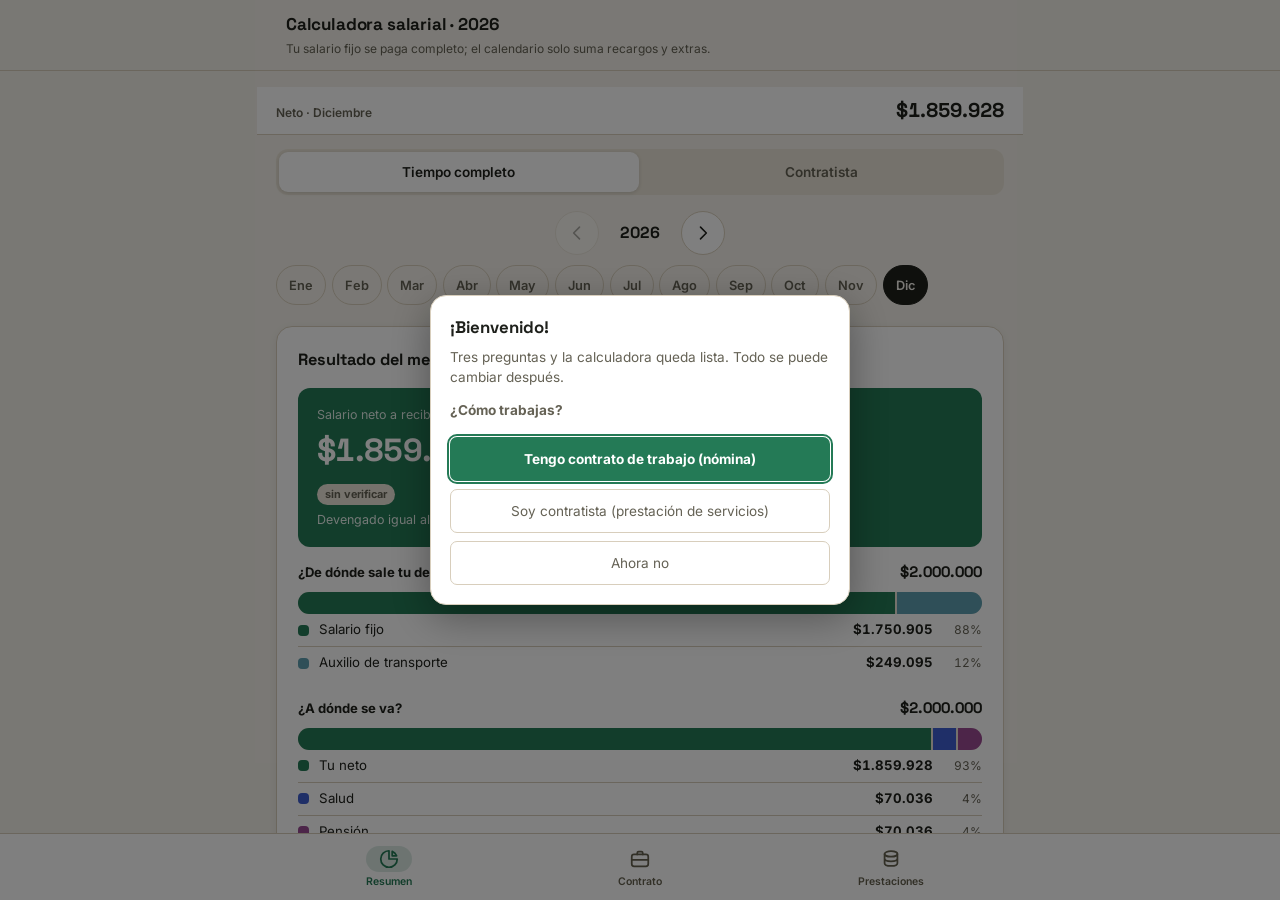
==== calculadora/index.html @ 8703fedf "Add files via upload" ====
<!DOCTYPE html>
<html lang="es">
<head>
<meta charset="UTF-8">
<meta name="viewport" content="width=device-width, initial-scale=1.0, viewport-fit=cover">
<meta name="theme-color" content="#2A8F65">
<title>Calculadora de salario e ingresos · Colombia</title>
<link rel="stylesheet" href="../suite-tema.css">
<script src="../suite-tema.js"></script>
<script src="../suite-iconos.js"></script>
<script src="../suite-ui.js"></script>
<script src="../suite-nav.js"></script>
<style>
  :root{
    /* alias de la calculadora -> paleta compartida (suite-tema.css) */
    --paper:var(--bg); --white:var(--surface); --ink:var(--text); --ink-soft:var(--text-dim); --line:var(--border);
    --teal:var(--accent); --teal-dark:var(--accent-dark); --amber:var(--necesito); --coral:var(--danger);
    --blue:var(--debo); --violet:var(--quiero); --navy:var(--text); --navy2:var(--text);
    font-size:16px;
  }
  *{box-sizing:border-box;}
  html,body{margin:0;padding:0;}
  body{
    background:var(--paper);
    color:var(--ink);
    font-family:var(--font-body);
    line-height:1.5;
  }
  .mono{font-variant-numeric: tabular-nums;}

  header.hero{
    background:var(--surface); color:var(--text); border-bottom:1px solid var(--border);
    padding:1rem 1.2rem .9rem;
  }
  .hero-inner{max-width:960px;margin:0 auto;}
  .hero h1{ font-size:1.25rem; margin:0 0 .25rem; font-weight:700; letter-spacing:-0.01em; font-family:var(--font-display); }
  .hero p{margin:0; color:var(--text-dim); font-size:.85rem; max-width:64ch;}


  main{max-width:960px; margin:0 auto; padding:1.4rem 1.2rem 4rem;}

  /* TABS PALS */
  .tabs-main { display:flex; gap:1rem; margin-bottom:1.5rem; justify-content:center; flex-wrap: wrap;}
  .tabs-main button {
    flex:1; min-width: 250px; max-width:400px; padding:1rem 1rem; border-radius:10px; font-size:1rem;
    font-weight:700; cursor:pointer; border:1px solid var(--line); background:var(--surface);
    color:var(--ink-soft); transition:all 0.2s; box-shadow: 0 2px 4px rgba(0,0,0,0.03);
  }
  .tabs-main button:hover { border-color: var(--teal); }
  .tabs-main button.active {
    background:var(--text); color:var(--bg); border-color:var(--text); box-shadow: 0 4px 8px rgba(0,0,0,0.12);
  }

  .card{
    background:var(--white);
    border:1px solid var(--line);
    border-radius:16px;
    padding:1.3rem 1.3rem 1.4rem;
    margin-bottom:1.1rem;
  }
  .card h2{ font-size:1.02rem; margin:0 0 1rem; font-weight:700; display:block; }
  .card h2 .n{ color:var(--teal-dark); margin-right:.4rem; }

  .grid2{display:grid; grid-template-columns:1fr 1fr; gap:.9rem;}
  .grid3{display:grid; grid-template-columns:1fr 1fr 1fr; gap:.6rem;}
  @media(max-width:640px){.grid2{grid-template-columns:1fr;} .grid3{grid-template-columns:1fr;}}

  label{ display:block; font-size:.78rem; color:var(--ink-soft); margin-bottom:.3rem; font-weight:600; }
  input[type=number], input[type=text], input[type=date], input[type=time], select{
    width:100%; padding:.55rem .6rem; border:1px solid var(--line); border-radius:7px;
    font-size:.95rem; background:var(--paper); color:var(--ink);
  }
  input:focus-visible, select:focus-visible, button:focus-visible{outline:2px solid var(--teal); outline-offset:1px;}
  input:focus, select:focus{border-color:var(--teal);}

  .field{margin-bottom:.8rem;}
  .check-row{display:flex; align-items:center; gap:.5rem; margin-top:.3rem;}
  .check-row input{width:auto; cursor: pointer; width: 1.1rem; height: 1.1rem; accent-color: var(--teal);}
  .hint{font-size:.75rem; color:var(--ink-soft); margin-top:.25rem;}
  .warn-banner{
    background:color-mix(in srgb,var(--necesito) 14%,var(--surface)); border:1px solid var(--necesito); color:var(--text);
    border-radius:8px; padding:.65rem .8rem; font-size:.8rem; margin-bottom:.7rem;
  }
  .info-banner{
    background:color-mix(in srgb,var(--accent) 12%,var(--surface)); border:1px solid color-mix(in srgb,var(--accent) 35%,var(--surface)); color:var(--text);
    border-radius:8px; padding:.65rem .8rem; font-size:.8rem; margin-bottom:.7rem;
  }

  /* month tabs */
  .months{display:flex; gap:.35rem; overflow-x:auto; padding-bottom:.3rem; margin-bottom:1rem;}
  .months button{
    flex:0 0 auto; background:var(--paper); border:1px solid var(--line); color:var(--ink-soft);
    font-size:.8rem; font-weight:600; padding:.45rem .75rem; border-radius:20px; cursor:pointer;
  }
  .months button.active{ background:var(--text); color:var(--bg); border-color:var(--text); }

  .toolbar{display:flex; gap:.5rem; flex-wrap:wrap; margin-bottom:.8rem;}
  .toolbar button{
    font-size:.78rem; padding:.45rem .8rem; border-radius:20px; cursor:pointer;
    border:1px solid var(--line); background:var(--surface); color:var(--ink-soft); font-weight:600;
  }
  .toolbar button.on{ background:var(--text); color:var(--bg); border-color:var(--text); }

  .cal-grid{ display:grid; grid-template-columns:repeat(7,1fr); gap:.35rem; min-width: 0; }
  .cal-dow{ font-size:.68rem; text-align:center; color:var(--ink-soft); font-weight:700; padding-bottom:.2rem; overflow:hidden; text-overflow:ellipsis; }
  .cal-day{
    font-family:inherit; text-align:center; appearance:none; -webkit-appearance:none;
    aspect-ratio:1/1; border:1px solid var(--line); border-radius:7px; background:var(--paper);
    cursor:pointer; display:flex; flex-direction:column; align-items:center; justify-content:center;
    font-size:.78rem; color:var(--ink); position:relative; padding:2px; min-width: 0; overflow:hidden;
  }
  .cal-day:hover{border-color:var(--teal);}
  .cal-day.empty{visibility:hidden; cursor:default;}
  .cal-day.sunday{background:color-mix(in srgb,var(--danger) 10%,var(--surface));}
  .cal-day.festivo{background:color-mix(in srgb,var(--necesito) 14%,var(--surface)); border-color:color-mix(in srgb,var(--necesito) 45%,var(--surface));}
  .cal-day .num{font-weight:700;}
  .cal-day .hrs{font-size:.55rem; font-weight:600; color:var(--ink-soft); margin-top:1px; line-height:1.1; white-space:nowrap; font-variant-numeric:tabular-nums;}
  .cal-day.hoy .num{background:var(--accent); color:var(--accent-ink); border-radius:50%; min-width:1.45em; height:1.45em; display:inline-flex; align-items:center; justify-content:center;}
  .cal-day:focus-visible{outline:2px solid var(--accent); outline-offset:2px; z-index:1;}
  @media(max-width:640px){ .cal-day .hrs{font-size:.5rem;} }
  .cal-day .tag{font-size:.53rem; color:var(--ink-soft); margin-top:1px; text-align:center; line-height:1.1; white-space: nowrap; overflow: hidden; text-overflow: ellipsis; max-width: 100%;}
  .cal-day.worked{box-shadow:inset 0 0 0 2px var(--shift-color, var(--teal));}
  .cal-day.worked::after{
    content:""; position:absolute; top:3px; right:3px; width:7px; height:7px; border-radius:50%;
    background:var(--shift-color, var(--teal));
  }
  .cal-day.selected{outline:2px solid var(--navy); outline-offset:1px;}
  .cal-day.multiselected{outline:2px dashed var(--text); outline-offset:1px; background:color-mix(in srgb,var(--debo) 14%,var(--surface));}

  .legend{display:flex; gap:1rem; flex-wrap:wrap; margin-top:.8rem; font-size:.72rem; color:var(--ink-soft);}
  .legend span{display:inline-flex; align-items:center; gap:.35rem;}
  .dot{width:9px; height:9px; border-radius:50%; display:inline-block;}

  .day-editor{ margin-top:1rem; padding:1rem; border:1px dashed var(--line); border-radius:8px; background:var(--paper); }
  .day-editor h3{margin:0 0 .6rem; font-size:.9rem;}

  .row-actions{display:flex; gap:.5rem; margin-top:.8rem; flex-wrap:wrap;}
  button.primary{
    background:var(--accent); color:var(--accent-ink); border:none; padding:.55rem 1rem; border-radius:7px;
    font-weight:700; cursor:pointer; font-size:.85rem;
  }
  button.primary:hover{background:var(--teal-dark);}
  button.ghost{
    background:transparent; border:1px solid var(--line); padding:.55rem 1rem; border-radius:7px;
    cursor:pointer; font-size:.85rem; color:var(--ink-soft);
  }
  button.small-del{ background:none; border:none; color:var(--coral); cursor:pointer; font-size:.72rem; }

  details.presets-edit{ margin:.6rem 0 1rem; font-size:.82rem; }
  details.presets-edit summary{ cursor:pointer; color:var(--teal-dark); font-weight:600; font-size:.8rem; }
  .turno-card{ border:1px solid var(--line); border-radius:8px; padding:.7rem .8rem; margin-top:.6rem; background:var(--paper); }
  .turno-card-top{ display:flex; align-items:center; gap:.5rem; }
  .turno-card-top input[type=color]{ width:34px; height:34px; padding:0; border:1px solid var(--line); border-radius:6px; cursor:pointer; flex:0 0 auto; }
  .turno-card-top input[type=text]{ flex:1 1 auto; }
  .turno-card-top button{ flex:0 0 auto; }

  table.summary{width:100%; border-collapse:collapse; font-size:.87rem;}
  table.summary td{padding:.42rem 0; border-bottom:1px solid var(--line);}
  table.summary td.val{text-align:right; font-weight:600;}
  table.summary tr.total td{border-top:2px solid var(--ink); border-bottom:none; padding-top:.7rem; font-size:1rem; font-weight:800;}
  table.summary tr.deduct td.val{color:var(--coral);}
  table.summary tr.add td.val{color:var(--teal-dark);}
  table.summary tr.sub-item td{color:var(--ink-soft); font-size:.8rem;}
  table.summary tr.sub-item td.val{color:var(--ink-soft); font-weight:500;}
  table.summary tr.important td {font-weight: 700; color: var(--navy); font-size:.95rem;}
  table.summary tr.important td.val {font-weight: 700; color: var(--navy);}

  .days-list{margin-top:1rem; font-size:.82rem;}
  .days-list table, .weekly-table table, .prima-table table{width:100%; border-collapse:collapse;}
  .days-list th, .weekly-table th, .prima-table th{text-align:left; font-size:.7rem; color:var(--ink-soft); padding:.3rem .4rem; border-bottom:1px solid var(--line);}
  .days-list td, .weekly-table td, .prima-table td{padding:.35rem .4rem; border-bottom:1px solid var(--line);}
  .days-list td.num, .weekly-table td.num, .prima-table td.num{text-align:right;}

  .weekly-table{margin-top:.8rem; font-size:.8rem;}
  .weekly-table tr.over td{color:var(--coral); font-weight:700;}

  footer{ max-width:var(--col); margin:0 auto; padding:0 1.2rem 3rem; color:var(--ink-soft); font-size:.75rem; line-height:1.6; }
  .chip{display:inline-block; font-size:.68rem; font-weight:700; padding:.15rem .5rem; border-radius:20px; background:var(--surface-2); color:var(--ink-soft);}
  .chip.ok{background:color-mix(in srgb,var(--accent) 18%,var(--surface)); color:var(--teal-dark);}
  .chip.warn{background:color-mix(in srgb,var(--necesito) 18%,var(--surface)); color:var(--text);}
  .hero-neto{background:var(--accent); color:var(--accent-ink); border-radius:12px; padding:1.1rem 1.2rem; margin-bottom:.9rem;}
  .hero-neto .lbl{font-size:.78rem; opacity:.85;}
  .hero-neto .big{font-family:var(--font-display); font-size:2rem; font-weight:800; letter-spacing:-.02em; margin:.1rem 0 .4rem;}
  .hero-neto .sub{font-size:.78rem; opacity:.9; margin-top:.35rem;}
  .sum-toggle{cursor:pointer; font-size:.8rem; font-weight:600; color:var(--teal-dark); margin-bottom:.5rem;}
  .charts{display:flex; gap:1.2rem; flex-wrap:wrap; align-items:center;}
  .charts .legend-list{font-size:.78rem; line-height:1.7;}
  @media(max-width:640px){ .cal-day .tag{font-size:.62rem; color:var(--ink);} }

  /* ---- diseño unificado con el gestor ---- */
  .tabs-main{display:flex; gap:3px; padding:3px; background:var(--surface-2); border-radius:12px; margin:0 0 1rem; justify-content:stretch; flex-wrap:nowrap;}
  .tabs-main button{flex:1; min-width:0; max-width:none; border:none; background:none; color:var(--text-dim); box-shadow:none; border-radius:9px; padding:.55rem .4rem; font-size:.85rem; font-weight:600; min-height:42px;}
  .tabs-main button:hover{border:none; color:var(--text);}
  .tabs-main button.active{background:var(--surface); color:var(--text); box-shadow:0 1px 4px rgba(0,0,0,.14); border:none;}
  .card{box-shadow:var(--shadow);}
  .sticky-neto{margin:0 -16px .9rem; padding:.55rem 16px; background:var(--bg);}
  .en-suite .backup-box{display:none;}
  /* ---- barra inferior, vistas y desglose visual ---- */
  html,body{overflow:hidden; overscroll-behavior:none;}
  body{position:fixed; inset:0; min-height:0 !important; padding-bottom:0 !important;}   /* ocupa exactamente lo visible: sin vh/dvh (se desfasan en Android al recargar) */
  #appc{height:100%; display:flex; flex-direction:column;}
  #scroller{flex:1 1 auto; min-height:0; overflow-y:auto; overflow-x:hidden; overscroll-behavior:contain; -webkit-overflow-scrolling:touch; position:relative;}
  .s-header{flex:0 0 auto;}
  main{padding-bottom:1.5rem;}
  footer{padding-bottom:1.5rem;}
  .vista-off{display:none !important;}
  .bnav{position:relative; flex:0 0 auto; width:100%; z-index:30; display:flex; background:var(--surface); border-top:1px solid var(--border); padding:6px max(4px, calc((100% - var(--col)) / 2 + 4px)) calc(6px + env(safe-area-inset-bottom,0px)); min-height:64px;}
  .bnav button{flex:1; min-width:0; display:flex; flex-direction:column; align-items:center; gap:3px; background:none; border:none; border-radius:12px; color:var(--text-faint); font-family:inherit; font-size:10.5px; font-weight:600; min-height:52px; padding:6px 2px; cursor:pointer; white-space:nowrap;}
  .bnav button svg{width:22px; height:22px;}
  .bnav button[aria-current="page"]{color:var(--accent);}
  .bnav button[aria-current="page"] .bi{background:color-mix(in srgb,var(--accent) 16%,transparent);}
  .bnav .bi{width:46px; height:26px; border-radius:13px; display:flex; align-items:center; justify-content:center; transition:background .15s;}
  .mes-bar{margin-bottom:.4rem;}
  .flujo{margin:.2rem 0 1rem;}
  .fl-sec{margin-top:1.1rem;} .fl-sec:first-child{margin-top:.2rem;}
  .fl-title{display:flex; justify-content:space-between; align-items:baseline; gap:.5rem; font-size:.82rem; font-weight:700; margin-bottom:.5rem;}
  .fl-title b{font-family:var(--font-display); font-variant-numeric:tabular-nums; font-size:.95rem;}
  .fl-bar{display:flex; gap:2px; height:22px; border-radius:11px; overflow:hidden; background:var(--surface-2); transform-origin:left;}
  .fl-bar span{min-width:4px;}
  .fl-row{display:grid; grid-template-columns:12px 1fr auto 40px; gap:.55rem; align-items:center; font-size:.83rem; padding:.38rem 0; border-bottom:1px solid var(--line);}
  .fl-row:last-child{border-bottom:none;}
  .fl-row .dot{width:11px; height:11px; border-radius:4px;}
  .fl-row .amt{font-weight:700; font-variant-numeric:tabular-nums;}
  .fl-row .pct{text-align:right; color:var(--ink-soft); font-size:.75rem; font-variant-numeric:tabular-nums;}
  .fl-nota{font-size:.75rem; color:var(--ink-soft); margin-top:.5rem;}
  @keyframes crece{from{transform:scaleX(0);} to{transform:scaleX(1);}}
  .anim-fl .fl-bar{animation:crece .55s cubic-bezier(.2,.7,.2,1);}
  /* ---- modo simple / avanzado ---- */
  .modo-switch{display:flex; gap:.4rem; margin:.2rem 0 .9rem; padding:.25rem; background:var(--surface-2); border-radius:12px;}
  .modo-switch button{flex:1; min-height:42px; border:none; border-radius:9px; background:none; color:var(--ink-soft); font-family:inherit; font-size:.9rem; font-weight:700; cursor:pointer;}
  .modo-switch button[aria-pressed="true"]{background:var(--surface); color:var(--text); box-shadow:0 1px 4px rgba(0,0,0,.25);}
  body.modo-simple [data-adv]{display:none !important;}
  .vac-grid{display:grid; grid-template-columns:1fr 1fr; gap:.55rem;} .vac-grid>div{background:var(--surface-2); border-radius:10px; padding:.55rem .7rem;} .vac-grid span{display:block; font-size:.72rem; color:var(--ink-soft);} .vac-grid b{font-size:1.05rem; font-variant-numeric:tabular-nums;}
  .liq-row{display:flex; justify-content:space-between; gap:.6rem; padding:.45rem 0; border-bottom:1px solid var(--line); font-size:.88rem;} .liq-row small{display:block; color:var(--ink-soft); font-size:.72rem;} .liq-row b{font-variant-numeric:tabular-nums; white-space:nowrap;} .liq-tot{font-weight:800; border-bottom:none; font-size:1rem;}
  /* ---- empleos anteriores ---- */
  .hero-neto.previo{background:var(--surface-2); color:var(--text); border:1px solid var(--line);}
  .hero-neto.previo .big{font-size:2rem;}
  .prev-box{margin-top:1.1rem;}
  .prev-box h3{margin:0 0 .3rem; font-size:1.02rem;}
  .prev-modo{display:flex; flex-direction:column; gap:.45rem; margin:.7rem 0; padding:.7rem .8rem; border-radius:10px; background:var(--surface); border:1px solid var(--line);}
  .prev-modo label{display:flex; gap:.5rem; align-items:flex-start; font-size:.85rem; cursor:pointer;}
  .prev-modo input{margin-top:.2rem;}
  .prev-atajos{display:flex; flex-direction:column; gap:.55rem; margin:.4rem 0 .9rem;}
  .prev-atajos .fila{display:flex; gap:.5rem; align-items:center; flex-wrap:wrap; font-size:.85rem;}
  .prev-atajos .fila input{flex:1; min-width:120px; max-width:190px;}
  .prev-meses{display:grid; grid-template-columns:1fr 1fr; gap:.6rem .8rem; margin-bottom:.9rem;}
  .prev-meses label{font-size:.75rem; font-weight:700; color:var(--ink-soft); display:block; margin-bottom:.15rem;}
  @media(max-width:380px){ .prev-meses{grid-template-columns:1fr;} }
    /* ---- renta simple + aproximados ---- */
  details.ren-det{margin-top:.8rem;} details.ren-det > summary{cursor:pointer; font-weight:700; font-size:.88rem; padding:.55rem 0; outline:none; color:var(--ink-soft);}
  #criteriosBox details > summary{cursor:pointer; font-weight:800; font-size:1.0rem; outline:none; list-style-position:inside;}
  .chip.aprox{display:inline-block; margin-left:.4rem; padding:.05rem .45rem; border-radius:99px; font-size:.64rem; font-weight:700; background:var(--surface); border:1px solid var(--line); color:var(--ink-soft); vertical-align:middle;}
  .doc-fila{display:flex; gap:.6rem; align-items:flex-start; padding:.55rem 0; border-bottom:1px solid var(--line);} .doc-fila input{width:22px; height:22px; margin-top:.1rem; flex:0 0 auto;} .doc-fila b{font-size:.86rem;} .doc-fila small{display:block; font-size:.74rem; color:var(--ink-soft); line-height:1.4;}
  /* ---- resumen para el contador ---- */
  #contadorModal .mg-box{max-width:560px; max-height:88vh; overflow-y:auto;}
  .ct-sec{font-weight:800; font-size:.9rem; margin:1rem 0 .15rem;}
  .ct-tabla{width:100%; border-collapse:collapse; font-size:.84rem;}
  .ct-tabla td{padding:.42rem 0; border-bottom:1px solid var(--line); vertical-align:top;}
  .ct-tabla td.v{text-align:right; font-weight:700; white-space:nowrap; font-variant-numeric:tabular-nums; padding-left:.8rem;}
  .ct-nota{display:block; font-size:.72rem; color:var(--ink-soft); font-weight:400; line-height:1.35;}
  .ct-pie{font-size:.72rem; color:var(--ink-soft); line-height:1.5; margin-top:.9rem;}
  @media print{
    html,body{overflow:visible !important; height:auto !important;} body{position:static !important;}
    #appc,#bnav,#asistente,#modalGestor,#toastCalc,#suiteDlg{display:none !important;}
    #contadorModal{position:static !important; background:none !important; padding:0 !important; display:block !important;}
    #contadorModal .mg-box{box-shadow:none !important; border:none !important; max-height:none !important; overflow:visible !important; max-width:none !important; padding:0 !important;}
    #contadorModal .no-print{display:none !important;}
  }
  /* ---- salario -> gestor, renta, toast ---- */
  .mg-overlay{position:fixed; inset:0; background:rgba(0,0,0,.5); z-index:100; display:flex; align-items:center; justify-content:center; padding:16px;}
  .mg-overlay[hidden]{display:none;}
  .mg-box{width:100%; max-width:420px; background:var(--surface); border:1px solid var(--border); border-radius:var(--radius); padding:1.2rem; box-shadow:0 12px 40px rgba(0,0,0,.35);}
  @media(max-width:640px){ .mg-overlay{align-items:flex-end; padding:0;} .mg-box{border-radius:20px 20px 0 0; padding-bottom:calc(1.2rem + env(safe-area-inset-bottom,0px)); animation:subirCalc .22s ease-out;} .mg-box::before{content:''; display:block; width:40px; height:4px; border-radius:2px; background:var(--border); margin:-4px auto 12px;} }
  @keyframes subirCalc{from{transform:translateY(28px); opacity:0;} to{transform:none; opacity:1;}}
  .mg-box h3{margin:0 0 .4rem; font-size:1.05rem;}
  .mg-box p{margin:.2rem 0 .8rem; font-size:.85rem; color:var(--text-dim);}
  .mg-box .monto{font-family:var(--font-display); font-size:1.7rem; font-weight:700; margin:.2rem 0 .6rem;}
  .mg-actions{display:flex; gap:.5rem; margin-top:1rem; flex-wrap:wrap;}
  .mg-actions button{flex:1; min-height:44px;}
  .toast-calc{position:fixed; left:12px; right:12px; bottom:calc(14px + env(safe-area-inset-bottom,0px)); z-index:110; display:flex; justify-content:center; pointer-events:none;}
  .toast-calc[hidden]{display:none;}
  .toast-calc .box{pointer-events:auto; background:var(--text); color:var(--bg); padding:11px 14px; border-radius:12px; font-size:.85rem; box-shadow:0 6px 20px rgba(0,0,0,.3); max-width:480px;}
  .renta-banner{border-radius:12px; padding:.9rem 1rem; margin-bottom:.9rem; border:1px solid var(--border);}
  .renta-banner strong.t{display:block; font-size:1rem; margin-bottom:.25rem;}
  .renta-banner.declara{background:color-mix(in srgb,var(--necesito) 16%,var(--surface)); border-color:var(--necesito);}
  .renta-banner.no{background:color-mix(in srgb,var(--accent) 14%,var(--surface)); border-color:var(--accent);}
  .renta-banner.falta{background:var(--surface-2);}
  .renta-meses{display:flex; flex-wrap:wrap; gap:.35rem; margin:.5rem 0 .2rem;}
  /* ---- añadidos ---- */
  html,body{overflow-x:hidden;}
  body{padding-bottom:0;}
  main{max-width:var(--col); margin:0 auto; padding:1rem 16px;}
  .sticky-neto{position:sticky; top:0; z-index:20; margin:0 -1.2rem .9rem; padding:.55rem 1.2rem; background:var(--surface); border-bottom:1px solid var(--border); display:flex; align-items:baseline; justify-content:space-between; gap:.8rem;}
  .sticky-neto .l{font-size:.75rem; color:var(--text-dim); font-weight:600;}
  .sticky-neto .v{font-family:var(--font-display); font-weight:700; font-size:1.25rem; font-variant-numeric:tabular-nums;}
  .chips-turno{display:flex; gap:.4rem; flex-wrap:wrap; margin-bottom:.6rem;}
  .chips-turno button{font-size:.78rem; font-weight:600; padding:.35rem .7rem; border-radius:20px; border:1px solid var(--line); background:var(--surface); color:var(--text); cursor:pointer; display:inline-flex; align-items:center; gap:.35rem;}
  .chips-turno button.on{background:var(--text); color:var(--bg); border-color:var(--text);}
  .chips-turno .dot{width:.6rem; height:.6rem; border-radius:50%; display:inline-block;}
  .yearbar{display:flex; align-items:center; justify-content:center; gap:.8rem; margin-bottom:.6rem;}
  .yearbar button{background:var(--surface); border:1px solid var(--line); color:var(--text); border-radius:22px; width:44px; height:44px; cursor:pointer; display:inline-flex; align-items:center; justify-content:center;}
  .yearbar button:disabled{opacity:.35; cursor:default;}
  .yearbar strong{font-family:var(--font-display); min-width:3.5rem; text-align:center;}
  .sec-head{cursor:pointer; user-select:none;}
  .sec-head .arrow{float:right; font-size:.75rem; color:var(--ink-soft); font-weight:600;}
  .sec-head .chip{margin-left:.4rem; vertical-align:middle;}
  .backup-box summary{cursor:pointer; font-weight:600; font-size:.85rem; color:var(--teal-dark);}
  .aviso-datos{background:color-mix(in srgb,var(--danger) 12%,var(--surface)); border:1px solid var(--danger); border-radius:10px; padding:.7rem .9rem; font-size:.82rem; margin-bottom:1rem;}
  .aviso-datos button{margin-top:.4rem;}
  .panel-soft{background:var(--surface-2); padding:1rem; border-radius:10px; border:1px solid var(--border);}
  .tabs-main button, .toolbar button, .months button, .small-del{min-height:40px;}
  .small-del{min-width:40px;}
  input.err{border-color:var(--danger);}
  button{font-family:inherit;}
</style>
</head>
<body>
<script>if(window.parent!==window) document.documentElement.classList.add("en-suite");</script>

<div id="appc">
<header class="s-header">
  <div class="s-header-in">
    <div style="display:flex; align-items:center; gap:10px; min-width:0;">
    <span id="navSlotL"></span>
    <div>
      <h1 class="s-title">Calculadora salarial · <span id="anioTitulo"></span></h1>
      <p class="s-sub" id="heroTextEmpleado">Tu salario fijo se paga completo; el calendario solo suma recargos y extras.</p>
      <p class="s-sub" id="heroTextContratista" style="display:none;">Independientes: aportes sobre el 40% del contrato (IBC).</p>
    </div>
    </div>
    <span id="navSlotR"></span>
  </div>
</header>

<div id="scroller">
<main>
  <div id="avisoDatos"></div>
  <div id="modalGestor" class="mg-overlay" hidden></div>
  <div id="asistente" class="mg-overlay" hidden role="dialog" aria-modal="true" aria-label="Asistente de inicio"></div>
  <div id="toastCalc" class="toast-calc" hidden></div>
  <div class="sticky-neto" id="stickyNeto"><span class="l" id="stickyLbl">Neto</span><span class="v mono" id="stickyVal">$0</span></div>

  <div class="tabs-main" id="tabsMain">
    <button id="btnTabEmpleado" class="active" onclick="switchMainTab('empleado')">Tiempo completo</button>
    <button id="btnTabContratista" onclick="switchMainTab('contratista')">Contratista</button>
  </div>

  <div class="mes-bar" id="mesBar">
          <div class="yearbar" id="yearBar"><button type="button" id="yearPrev" aria-label="Año anterior"></button><strong id="yearLabel"></strong><button type="button" id="yearNext" aria-label="Año siguiente"></button></div>
      <div class="months" id="monthTabs"></div>
  </div>

  <!-- ================= VISTA: CONTRATISTA ================= -->
  <div id="viewContratista" style="display:none;">

    <section class="card" data-vista="contrato">
      <h2>Tu contrato de prestación de servicios</h2>
      <div class="grid2">
        <div class="field">
          <label for="valorContrato">Valor mensual del contrato (COP)</label>
          <input type="text" inputmode="numeric" id="valorContrato" value="1.750.905">
          <div class="hint">El valor bruto que te pagan cada mes, sin incluir IVA.</div>
        </div>
        <div class="field">
          <label for="retefuenteTipo">Retención en la fuente</label>
          <select id="retefuenteTipo">
            <option value="0.11">Honorarios - No declarante de renta (11%)</option>
            <option value="0.10">Honorarios - Declarante de renta (10%)</option>
            <option value="0.06">Servicios generales (manual/técnico) - No declarante (6%)</option>
            <option value="0.04">Servicios generales (manual/técnico) - Declarante (4%)</option>
            <option value="custom">Personalizado (Monto exacto en pesos)</option>
            <option value="0">No aplica / No me retienen (0%)</option>
          </select>
          <div id="retefuenteCustomContainer" style="display:none; margin-top:.6rem;">
            <label for="retefuenteCustomValor">Monto mensual exacto de retención (COP)</label>
            <input type="text" inputmode="numeric" id="retefuenteCustomValor" value="0">
            <div class="hint">Escribe exactamente cuánto te descuentan de retención en la fuente al mes.</div>
          </div>
          <details class="info-banner" style="margin-top:.5rem; padding:.5rem .8rem;">
            <summary style="cursor:pointer; font-weight:600; outline:none;">¿No sabes cuál elegir? Guía rápida aquí</summary>
            <div style="margin-top:.6rem; font-size:.8rem; line-height:1.5;">
              <p style="margin-top:0;"><strong>1. Honorarios (trabajo intelectual):</strong> predomina el conocimiento o la creatividad. <em>Ej: desarrolladores, ingenieros, consultores, diseñadores, abogados, contadores, médicos.</em></p>
              <p><strong>2. Servicios generales (trabajo manual/mecánico):</strong> predomina la labor física o la destreza manual. <em>Ej: mantenimiento, limpieza, transporte, construcción, reparaciones.</em> Solo se retiene si la base supera <span data-cfg="base4uvt"></span> (4 UVT).</p>
              <p><strong>3. Personalizado:</strong> úsalo si tu empresa te descuenta un monto fijo en pesos y prefieres ingresarlo directamente.</p>
              <p style="margin-bottom:0;"><strong>4. No aplica:</strong> si quien te contrata no está obligado a retener o tienes una exención específica.</p>
            </div>
          </details>
        </div>
      </div>
      <div class="grid2">
        <div class="field">
          <div class="check-row">
            <input type="checkbox" id="pagaARL">
            <span style="font-size:.85rem; font-weight:600;">Yo pago mi ARL (Riesgos Laborales)</span>
          </div>
          <div id="arlFields" style="display:none; margin-top:.5rem;">
            <select id="nivelARL">
              <option value="0.00522">Riesgo I - Oficinas, finanzas, educación (0.522%)</option>
              <option value="0.01044">Riesgo II - Manufactura, agricultura (1.044%)</option>
              <option value="0.02436">Riesgo III - Procesos industriales (2.436%)</option>
              <option value="0.04350">Riesgo IV - Transporte, aceites (4.350%)</option>
              <option value="0.06960">Riesgo V - Construcción, minería, bomberos (6.960%)</option>
            </select>
            <div id="arlNotaIVV" class="warn-banner" style="display:none; margin-top:.5rem;">En Riesgo IV y V, por ley (Decreto 723 de 2013) la ARL la paga el contratante. Deja esta casilla marcada solo si en tu contrato <strong>tú</strong> asumes ese costo.</div>
            <details class="info-banner" style="margin-top:.5rem; padding:.5rem .8rem;">
              <summary style="cursor:pointer; font-weight:600; outline:none;">¿Cómo sé qué nivel de riesgo soy?</summary>
              <div style="margin-top:.6rem; font-size:.8rem; line-height:1.5;">
                <ul style="margin-top:0; padding-left:1.2rem; margin-bottom:.5rem;">
                  <li><strong>Riesgo I (0.522%):</strong> oficina, consultoría, profesores, comercio, software <em>(el más común en profesionales)</em>.</li>
                  <li><strong>Riesgo II (1.044%):</strong> manufactura ligera, labores agrícolas básicas.</li>
                  <li><strong>Riesgo III (2.436%):</strong> procesos industriales, talleres de mecánica.</li>
                  <li><strong>Riesgo IV (4.350%):</strong> transporte, aseo, seguridad privada.</li>
                  <li><strong>Riesgo V (6.960%):</strong> construcción, minería, trabajo en alturas.</li>
                </ul>
                <p style="margin-bottom:0;">Las clases I a III las paga el contratista en contratos de más de un mes; en IV y V las paga el contratante, salvo que tu contrato diga otra cosa.</p>
              </div>
            </details>
          </div>
        </div>
        <div class="field">
          <div class="check-row">
            <input type="checkbox" id="pagaCCF">
            <span style="font-size:.85rem; font-weight:600;">Pago Caja de Compensación (CCF)</span>
          </div>
          <div id="ccfFields" style="display:none; margin-top:.5rem;">
            <label for="ccfRateSelect">Tarifa voluntaria de aporte sobre el IBC</label>
            <select id="ccfRateSelect">
              <option value="0.02">2.0% (Tarifa estándar completa)</option>
              <option value="0.01">1.0% (Tarifa intermedia)</option>
              <option value="0.006">0.6% (Tarifa mínima especial)</option>
              <option value="custom">Otra tarifa personalizada (%)</option>
            </select>
            <div id="ccfCustomContainer" style="display:none; margin-top:.4rem;">
              <input type="number" id="ccfCustomValor" value="2" min="0.1" max="4" step="0.1" placeholder="Ej: 1.5">
              <div class="hint">Escribe el porcentaje exacto (ej: 0.8 para 0.8%).</div>
            </div>
            <div class="hint" style="margin-top:.4rem;">Aporte voluntario de independientes para acceder a subsidios, turismo y recreación.</div>
          </div>
        </div>
      </div>
      <div class="field" style="margin-top:.2rem;">
        <div class="check-row">
          <input type="checkbox" id="pensionadoCon">
          <span style="font-size:.85rem; font-weight:600;">Ya estoy pensionado por vejez</span>
        </div>
        <div class="hint">Si ya recibes pensión de vejez no tienes que seguir cotizando a pensión, así que se quita ese descuento y el Fondo de Solidaridad Pensional. La salud sí se sigue pagando. Si tu pensión es por invalidez o por sustitución, las reglas son distintas: déjalo desmarcado y consúltalo.</div>
      </div>
    </section>

    <section class="card" data-vista="resumen">
      <h2>Aportes a seguridad social (los asume 100% el contratista)</h2>
      <p class="hint" style="margin-top:.4rem; margin-bottom:.9rem;">
        La base de cotización (IBC) es el 40% del valor mensual del contrato. Nunca puede ser menor a 1 SMLMV (<span data-cfg="smlmv"></span>) ni mayor a 25 SMLMV. Con IBC desde 4 SMLMV se suma el Fondo de Solidaridad Pensional (si estás pensionado por vejez no pagas pensión ni ese fondo, solo salud).
      </p>
      <table class="summary" id="ibcTableContratista"></table>
    </section>

    <section class="card" data-vista="resumen">
      <h2>Resultado del mes (Neto)</h2>
      <p class="hint" style="margin-top:.4rem; margin-bottom:.9rem;">
        La prestación de servicios no genera prima, cesantías, vacaciones remuneradas ni auxilio de transporte.
      </p>
      <table class="summary" id="summaryTableContratista"></table>
    </section>
  </div>

  <!-- ================= VISTA: TIEMPO COMPLETO ================= -->
  <div id="viewEmpleado">

        <section class="card" data-vista="resumen" id="sec-resultado">
      <h2>Resultado del mes</h2>
      <div id="heroNeto"></div>
      <div id="flujoBox" class="flujo"></div>
      <details><summary class="sum-toggle">Ver el desglose en tabla</summary><table class="summary" id="summaryTable"></table></details>
      <div id="eneroInteresesContainer" class="panel-soft" style="display:none; margin-top:1rem;">
        <label for="interesesCesantiasEnero">Intereses sobre cesantías pagados por la empresa en enero (COP)</label>
        <input type="text" inputmode="numeric" id="interesesCesantiasEnero" value="0">
        <div class="hint">Si trabajaste el año anterior en la misma empresa, escribe el valor exacto del 12% que te pagaron este mes. Si eres empleado nuevo o retiraste cesantías, déjalo en 0.</div>
      </div>
      <div id="notaMesEspecial" style="margin-top:.8rem;"></div>
      <div id="previoAviso" class="panel-soft" style="display:none; margin-top:1rem;"></div>
      <div class="row-actions" style="margin-top:.8rem;"><button class="ghost" type="button" id="btnComparar">Comparar con mi desprendible</button></div>

      <div id="verifBanco" class="panel-soft" style="margin-top:1rem;">
        <div style="font-weight:700; font-size:.92rem; margin-bottom:.4rem;">🏦 Verificación bancaria — <span id="verifBancoMes"></span></div>
        <div class="hint" style="margin-bottom:.7rem;">Valor calculado por la app: <strong id="verifBancoEsperado" class="mono"></strong>. ¿Llegó exacto a tu cuenta?</div>
        <div class="row-actions" style="margin-top:0;">
          <button class="primary" type="button" onclick="bancoLlegoExacto()">Sí, llegó exacto</button>
          <button class="ghost" type="button" onclick="bancoMostrarInput()">No, llegó otro valor</button>
        </div>
        <div id="verifBancoInputBox" style="display:none; margin-top:.8rem;">
          <label for="verifBancoReal">Monto real que llegó al banco (COP)</label>
          <input type="text" inputmode="numeric" id="verifBancoReal" value="" oninput="bancoFormatInput(this)">
          <div class="row-actions"><button class="primary" type="button" onclick="bancoGuardarReal()">Guardar monto real</button></div>
        </div>
        <div id="verifBancoMsg" style="margin-top:.8rem;"></div>
      </div>
    </section>

        <section class="card" data-vista="calendario" id="sec-calendario">
      <h2>Marca las excepciones en tu calendario</h2>
      <p class="hint" style="margin-top:-.6rem; margin-bottom:.8rem;">No marques cada día normal: tu salario fijo ya los cubre. Marca solo los días que suman algo extra (turno distinto, festivo trabajado, horas extra) o que quieras registrar (vacaciones).</p>

      <details class="presets-edit">
        <summary>Turnos base: editar, eliminar o crear (color, horario)</summary>
        <div id="turnosManager"></div>
        <div class="row-actions"><button class="ghost" type="button" id="btnAddTurno">+ Agregar turno base</button></div>
      </details>


      <div class="toolbar">
        <button type="button" id="btnMulti" onclick="toggleMultiMode()">Seleccionar varios días</button>
      </div>

      <div id="ingresoWarning"></div>
      <div class="cal-grid" id="calGrid"></div>
      <div class="legend" id="legend"></div>

      <!-- EDITOR MÚLTIPLE -->
      <div class="day-editor" id="multiPanel" style="display:none;">
        <h3><span id="multiCount">0</span> días seleccionados</h3>
        <div class="chips-turno" id="chipsMulti"></div>
        <div class="grid3">
          <div class="field">
            <label for="multiTurno">Turno base</label>
            <select id="multiTurno" onchange="onMultiTurnoChange()"></select>
          </div>
          <div class="field">
            <label for="multiInicio">Hora de inicio</label>
            <input type="time" id="multiInicio" value="08:00">
          </div>
          <div class="field">
            <label for="multiFin">Hora de fin</label>
            <input type="time" id="multiFin" value="17:00">
          </div>
        </div>
        <div class="check-row">
          <input type="checkbox" id="sinPagoMulti">
          <span style="font-size:.85rem;">Sin pago adicional (vacaciones, permiso)</span>
        </div>
        <div class="check-row" style="margin-top:.5rem;">
          <input type="checkbox" id="checkExtraMulti" onchange="toggleExtraCampos('Multi')">
          <span style="font-weight:600; font-size:.85rem; color:var(--teal-dark);">+ Agregar horas extra en un horario específico</span>
        </div>
        <div id="camposExtraMulti" class="panel-soft" style="display:none; margin-top:.8rem;">
          <p class="hint" style="margin-top:0; margin-bottom:.8rem;">Indica a qué hora hiciste el trabajo extra para calcular con precisión los recargos nocturnos o dominicales.</p>
          <div class="grid2">
            <div class="field"><label>Hora de inicio extra</label><input type="time" id="multiExtraInicio"></div>
            <div class="field"><label>Hora de fin extra</label><input type="time" id="multiExtraFin"></div>
          </div>
        </div>
        <div class="row-actions" style="margin-top:1.2rem;">
          <button class="primary" type="button" onclick="aplicarMulti()">Aplicar a los días seleccionados</button>
          <button class="ghost" type="button" onclick="limpiarSeleccionMulti()">Limpiar selección</button>
          <button class="ghost" type="button" onclick="toggleMultiMode()">Salir de selección múltiple</button>
        </div>
      </div>

      <!-- EDITOR SIMPLE -->
      <div class="day-editor" id="dayEditor" style="display:none;">
        <h3 id="dayEditorTitle">Día seleccionado</h3>
        <div class="chips-turno" id="chipsDia"></div>
        <div class="grid3">
          <div class="field">
            <label for="turnoDia">Turno base</label>
            <select id="turnoDia" onchange="onTurnoDiaChange()"></select>
          </div>
          <div class="field">
            <label for="horaInicio">Hora de inicio</label>
            <input type="time" id="horaInicio" value="08:00">
          </div>
          <div class="field">
            <label for="horaFin">Hora de fin</label>
            <input type="time" id="horaFin" value="17:00">
          </div>
        </div>
        <div class="check-row">
          <input type="checkbox" id="sinPagoDia">
          <span style="font-size:.85rem;">Sin pago adicional (vacaciones, permiso): este día no suma recargos ni extras</span>
        </div>
        <div class="check-row" style="margin-top:.5rem;">
          <input type="checkbox" id="checkExtraDia" onchange="toggleExtraCampos('Dia')">
          <span style="font-weight:600; font-size:.85rem; color:var(--teal-dark);">+ Agregar horas extra en un horario específico</span>
        </div>
        <div id="camposExtraDia" class="panel-soft" style="display:none; margin-top:.8rem;">
          <p class="hint" style="margin-top:0; margin-bottom:.8rem;">Indica a qué hora hiciste el trabajo extra para calcular con precisión los recargos nocturnos o dominicales.</p>
          <div class="grid2">
            <div class="field"><label>Hora de inicio extra</label><input type="time" id="diaExtraInicio"></div>
            <div class="field"><label>Hora de fin extra</label><input type="time" id="diaExtraFin"></div>
          </div>
        </div>
        <div class="hint" style="margin-top:1rem;">Formato 24 horas. Si cruza la medianoche (ej: 22:00 a 06:00), el recargo se calcula en el día calendario real.</div>
        <div class="row-actions" style="margin-top:1.2rem;">
          <button class="primary" type="button" onclick="saveDay()">Guardar día trabajado</button>
          <button class="ghost" type="button" onclick="removeDay()">Quitar / no trabajé este día</button>
        </div>
      </div>

      <div id="weeklyHours" class="weekly-table"></div>
      <div class="days-list" id="daysList"></div>
    </section>

        <section class="card" data-vista="calendario" id="sec-comisiones">
      <h2>Comisiones y bonos por ventas (<span id="comisionMesLabel"></span>)</h2>
      <p class="hint" style="margin-top:.4rem; margin-bottom:.9rem;">
        Las comisiones pertenecen al mes seleccionado en el calendario.
      </p>
      <div class="check-row" style="margin-bottom:.8rem;">
        <input type="checkbox" id="tieneComisiones">
        <span style="font-size:.85rem; font-weight:600;">En <span id="comisionMesLabelCheck"></span> recibí comisiones o bonos habituales</span>
      </div>
      <div id="comisionesContainer" style="display:none; margin-top:.8rem;">
        <div id="comisionesList"></div>
        <div class="row-actions" style="margin-top:.6rem;">
          <button class="ghost" type="button" id="btnAddComision">+ Agregar comisión a este mes</button>
        </div>
        <div style="margin-top:.8rem; text-align:right; font-weight:700; font-size:.9rem;" id="totalComisionesLabel">Total comisiones del mes: $0</div>
      </div>
    </section>

        <section class="card" data-vista="contrato" id="sec-contrato" data-colapsable="contrato">
      <h2 class="sec-head">Tu contrato</h2>
      <div class="modo-switch" role="group" aria-label="Nivel de detalle"><button type="button" id="modoSimple" aria-pressed="false">Simple</button><button type="button" id="modoAvanzado" aria-pressed="false">Avanzado</button></div>
      <p class="hint" id="modoHint" style="margin-top:-.4rem;"></p>
      <div class="grid2">
        <div class="field">
          <label for="salarioBase">Salario mensual base (COP)</label>
          <input type="text" inputmode="numeric" id="salarioBase" value="1.750.905">
          <div class="hint">Es tu sueldo fijo: se paga completo todos los meses (incluidos fines de semana). Solo sube si trabajas de noche, en festivo/domingo o haces horas extra.</div>
        </div>
        <div class="field" data-adv>
          <label for="jornadaPactada">Horas ordinarias pactadas por día</label>
          <input type="number" id="jornadaPactada" value="8" min="1" max="12" step="0.5">
          <div class="hint">Lo que trabajas más allá de esto, en tu turno normal, cuenta como extra.</div>
        </div>
        <div class="field" data-adv>
          <label for="almuerzo">Horas de almuerzo (no remuneradas)</label>
          <input type="number" id="almuerzo" value="1" min="0" max="3" step="0.25">
        </div>
        <div class="field">
          <label for="auxTransporte">Auxilio de transporte</label>
          <div class="check-row">
            <input type="checkbox" id="auxTransporte">
            <span id="auxTransporteLabel" style="font-size:.85rem;"></span>
          </div>
          <div class="hint">Aplica solo si tu ingreso del mes (salario + comisiones) no supera 2 SMLMV (<span data-cfg="dosSmlmv"></span>). Aunque esté desmarcado, vuelve a aplicar solo cuando marques la casilla.</div>
        </div>
        <div class="field">
          <label for="fechaIngreso">Fecha de ingreso a la empresa</label>
          <input type="date" id="fechaIngreso">
          <div class="hint">Si empezaste a mitad de mes, ese mes se paga proporcional.</div>
        </div>
        <div class="field" style="grid-column: 1 / -1; margin-top:.4rem;">
          <div class="check-row">
            <input type="checkbox" id="pensionadoEmp">
            <span style="font-size:.85rem; font-weight:600;">Ya estoy pensionado por vejez</span>
          </div>
          <div class="hint">Si ya recibes pensión de vejez no tienes que seguir cotizando a pensión, así que se quita ese descuento y el Fondo de Solidaridad Pensional. La salud sí se sigue pagando. Si tu pensión es por invalidez o por sustitución, las reglas son distintas: déjalo desmarcado y consúltalo.</div>
        </div>
        <div class="field" data-adv style="grid-column: 1 / -1; margin-top:.4rem;">
          <div class="check-row">
            <input type="checkbox" id="pagaCajaEmpresa">
            <span style="font-size:.85rem; font-weight:600;">Mi empresa paga Caja de Compensación (aporte patronal del 4%)</span>
          </div>
          <div class="hint">Es obligación del empleador (no te lo descuentan). Al marcarlo se muestra como beneficio aportado por la empresa.</div>
        </div>
        <div class="field panel-soft" data-adv style="grid-column: 1 / -1; margin-top:.4rem;">
          <div class="check-row">
            <input type="checkbox" id="pagoMesVencido">
            <span style="font-size:.85rem; font-weight:600; color:var(--teal-dark);">Pagar recargos, horas extra y comisiones mes vencido (nómina vencida)</span>
          </div>
          <div class="hint" style="margin-top:.3rem;">Si está activo, lo generado el mes anterior se refleja en el salario de este mes (muy común en turnos rotativos).</div>
        </div>
        <div class="field panel-soft" id="integralBox" style="grid-column: 1 / -1; margin-top:.4rem; display:none;">
          <div class="check-row"><input type="checkbox" id="salarioIntegral"><span style="font-size:.85rem; font-weight:600;">Mi salario es integral</span></div>
          <div class="hint" style="margin-top:.3rem;">Desde 13 salarios mínimos. Ya incluye las prestaciones y los recargos: no hay auxilio de transporte, prima, cesantías ni intereses, y los aportes se calculan sobre el 70% del salario.</div>
        </div>
        <div class="field" data-adv style="grid-column: 1 / -1; margin-top:.4rem;">
          <label for="aporteVol">Aporte voluntario (AFC o pensión voluntaria)</label>
          <div style="display:flex; gap:.5rem;"><select id="aporteVolTipo" aria-label="Tipo de aporte voluntario" style="max-width:9.5rem;"><option value="monto">En pesos</option><option value="pct">% del salario</option></select><input type="text" inputmode="decimal" id="aporteVol" value="0" placeholder="0"></div>
          <div class="hint">Se descuenta de tu neto y baja la base de la retención (hasta el 30% del ingreso y dentro del tope global de 40% / 1.340 UVT).</div>
        </div>
        <div class="field" data-adv style="grid-column: 1 / -1; margin-top:.4rem;">
          <label for="procRetencion">¿Cómo te calcula la retención tu empresa?</label>
          <select id="procRetencion"><option value="1">Con la tabla de cada mes (procedimiento 1) — lo más común</option><option value="2">Con un porcentaje fijo del desprendible (procedimiento 2)</option></select>
          <div id="retPctBox" style="display:none; margin-top:.5rem;"><label for="retencionPct">Porcentaje de retención de tu desprendible (%)</label><input type="text" inputmode="decimal" id="retencionPct" value="0"><div class="hint">Si cada mes te descuentan el mismo %, tu empresa usa el procedimiento 2. Escríbelo como aparece (ej: 6,5).</div></div>
        </div>
      </div>
    </section>

        <section class="card" data-vista="contrato" id="sec-deducciones" data-colapsable="deducciones" data-adv>
      <h2 class="sec-head">Deducciones para la retención en la fuente <span id="dedAviso"></span></h2>
      <p class="hint" style="margin-top:-.4rem; margin-bottom:1rem;">
        Estos conceptos bajan la base sobre la que se calcula la retención (art. 387 ET).
      </p>
      <p class="hint" style="margin:0 0 .7rem;">Si tu empresa <b>no tiene tus documentos</b> (certificado de intereses, de la prepagada…), desmarca «Mi empresa ya me lo aplica»: tu neto de cada mes seguirá igual al de tu desprendible y la deducción queda guardada para tu declaración (pestaña Renta → «Para tu contador»).</p>
      <div class="grid2">
        <div class="field">
          <div class="check-row">
            <input type="checkbox" id="tieneVivienda">
            <span style="font-size:.85rem; font-weight:600;">Pago crédito hipotecario/leasing</span>
          </div>
          <div id="viviendaFields" style="display:none; margin-top:.5rem;">
            <label for="interesesVivienda">Intereses que pagas al mes (COP)</label>
            <input type="text" inputmode="numeric" id="interesesVivienda" value="0">
            <div class="hint">Solo los intereses. Tope: 100 UVT/mes (<span data-cfg="tope100"></span>).</div>
          <div class="check-row" style="margin-top:.55rem;"><input type="checkbox" id="aplicaVivienda" checked><span style="font-size:.82rem;">Mi empresa ya me lo aplica en la retención</span></div>
        <label for="viviendaDesde" style="margin-top:.55rem;">¿Desde qué mes pagas estos intereses?</label><select id="viviendaDesde"><option value="">Desde el inicio del año</option><option value="1">Enero</option><option value="2">Febrero</option><option value="3">Marzo</option><option value="4">Abril</option><option value="5">Mayo</option><option value="6">Junio</option><option value="7">Julio</option><option value="8">Agosto</option><option value="9">Septiembre</option><option value="10">Octubre</option><option value="11">Noviembre</option><option value="12">Diciembre</option></select>
        <label for="viviendaAntes" style="margin-top:.5rem;">Intereses que pagaste este año antes de registrar la deuda (opcional)</label><input type="text" inputmode="numeric" id="viviendaAntes" value="0">
        <div class="hint">Están en tu extracto («Intereses corrientes») o en el certificado anual del banco. Se suman a los que ya registró el gestor.</div>
        <div id="viviendaGestor" style="display:none; margin-top:.5rem;"><button type="button" class="ghost" id="viviendaTraer" style="width:100%; min-height:44px;"></button></div>
          </div>
        </div>
        <div class="field">
          <div class="check-row">
            <input type="checkbox" id="tienePrepagada">
            <span style="font-size:.85rem; font-weight:600;">Pago medicina prepagada</span>
          </div>
          <div id="prepagadaFields" style="display:none; margin-top:.5rem;">
            <label for="pagoPrepagada">Cuánto pagas al mes (COP)</label>
            <input type="text" inputmode="numeric" id="pagoPrepagada" value="0">
        <div class="check-row" style="margin-top:.55rem;"><input type="checkbox" id="aplicaPrepagada" checked><span style="font-size:.82rem;">Mi empresa ya me lo aplica en la retención</span></div>
        <label for="prepagadaDesde" style="margin-top:.55rem;">¿Desde qué mes la pagas?</label><select id="prepagadaDesde"><option value="">Desde el inicio del año</option><option value="1">Enero</option><option value="2">Febrero</option><option value="3">Marzo</option><option value="4">Abril</option><option value="5">Mayo</option><option value="6">Junio</option><option value="7">Julio</option><option value="8">Agosto</option><option value="9">Septiembre</option><option value="10">Octubre</option><option value="11">Noviembre</option><option value="12">Diciembre</option></select>
            <div class="hint">Tope legal: 16 UVT/mes (<span data-cfg="tope16"></span>).</div>
          </div>
        </div>
        <div class="field">
          <div class="check-row">
            <input type="checkbox" id="tieneDependientes">
            <span style="font-size:.85rem; font-weight:600;">Tengo dependientes económicos</span>
          </div>
        <div id="aplicaDependientesRow" class="check-row" style="display:none; margin-top:.55rem;"><input type="checkbox" id="aplicaDependientes" checked><span style="font-size:.82rem;">Mi empresa ya me lo aplica en la retención</span></div>
          <div class="hint" style="margin-top:.4rem;">Deducción del 10% del ingreso, tope 32 UVT/mes (<span data-cfg="tope32"></span>).</div>
        </div>
      </div>
    </section>

        <section class="card" data-vista="prestaciones" id="sec-prima">
      <h2>Prima de servicios, cesantías e intereses</h2>
      <p class="hint" style="margin-top:-.4rem; margin-bottom:.9rem;">
        Se acumulan solos con el total devengado real de cada mes (incluyendo las reglas de mes vencido si aplican).
      </p>
      <div id="primaTable" class="prima-table"></div>
      <div id="cesantiasBox" style="margin-top:1rem;"></div>
      <div class="row-actions" style="margin-top:.8rem;">
        <button class="primary" type="button" onclick="guardarMesPrima()">Guardar el mes de <span id="mesActualLabel"></span> en el historial</button>
      </div>
    </section>
    <section class="card" data-vista="prestaciones" id="sec-vacaciones">
      <h2>Vacaciones</h2>
      <p class="hint" style="margin-top:-.4rem; margin-bottom:.9rem;">Saldo informativo: se cuentan 15 días hábiles por año trabajado y se restan los días que marques con el turno «Vacaciones» en el calendario.</p>
      <div id="vacBox"></div>
      <div class="grid2" style="margin-top:.9rem;">
        <div class="field"><label for="vacSaldoIni">Días que ya traías al empezar (opcional)</label><input type="text" inputmode="decimal" id="vacSaldoIni" value="0"></div>
        <div class="field"><label for="vacCompensadas">Días que te pagaron en dinero (opcional)</label><input type="text" inputmode="decimal" id="vacCompensadas" value="0"></div>
      </div>
      <div class="check-row"><input type="checkbox" id="sabadoHabil"><span style="font-size:.85rem;">Mi empresa cuenta el sábado como día hábil</span></div>
    </section>
    <details class="card" data-vista="prestaciones" data-adv id="sec-liquidacion">
      <summary style="font-weight:700; cursor:pointer; min-height:44px; display:flex; align-items:center;">Si termina tu contrato: liquidación e indemnización</summary>
      <p class="hint" style="margin:.4rem 0 .9rem;">Estimación de lo que te deben al retirarte. Cambia según el contrato y la empresa: confírmalo con ellos.</p>
      <div class="grid2">
        <div class="field"><label for="liqRetiro">Fecha de retiro</label><input type="date" id="liqRetiro"></div>
        <div class="field"><label for="liqTipo">Tipo de contrato</label><select id="liqTipo"><option value="indefinido">Término indefinido</option><option value="fijo">Término fijo</option></select></div>
        <div class="field" id="liqFinBox" style="display:none;"><label for="liqFin">Fecha en que termina el contrato</label><input type="date" id="liqFin"></div>
        <div class="field"><label for="liqCausa">¿Cómo termina?</label><select id="liqCausa"><option value="sin_justa">La empresa lo termina sin justa causa</option><option value="otra">Renuncia, mutuo acuerdo o justa causa</option></select></div>
        <div class="field"><label for="liqExtras">Promedio mensual de extras, recargos o comisiones (opcional)</label><input type="text" inputmode="numeric" id="liqExtras" value="0"></div>
      </div>
      <div id="liqOut"></div>
    </details>

      <section class="card" data-vista="renta" id="sec-renta">
    <h2>¿Debo declarar renta el próximo año?</h2>
    <div id="rentaBox"></div>
    <div id="criteriosBox"></div>
    <div id="contadorBox"></div>
    <div id="docsBox"></div>
    <div id="previosBox"></div>
  </section>

      <details class="card backup-box" data-vista="contrato">
    <summary>Copia de seguridad de mis datos</summary>
    <p class="hint" style="margin:.7rem 0;">Tus datos se guardan solo en este dispositivo (sin servidores ni contraseñas). Si limpias el navegador o cambias de equipo podrían perderse: exporta un backup de vez en cuando y guárdalo en tu correo o nube.</p>
    <div class="row-actions">
      <button class="ghost" type="button" onclick="exportarDatos()">Exportar datos (backup)</button>
      <button class="ghost" type="button" onclick="importarDatosPrompt()">Importar datos</button>
    </div>
  </details>
  </div>
</main>

<footer>
  <div id="footerEmpleado"><details><summary style="cursor:pointer; font-weight:600; color:var(--teal-dark); margin-bottom:.6rem;">Ver supuestos y normativa</summary><div id="footerEmpleadoBody"></div></details></div>
  <div id="footerContratista" style="display:none;"><details><summary style="cursor:pointer; font-weight:600; color:var(--teal-dark); margin-bottom:.6rem;">Ver supuestos y normativa</summary><div id="footerContratistaBody"></div></details></div>
  <div style="margin-top:1.5rem; text-align:center; font-weight:600; color:var(--teal-dark); border-top:1px dashed var(--line); padding-top:1rem;">
    ✨ Creado por Andrés Amézquita
  </div>
</footer>
</div>

<nav class="bnav" id="bnav" aria-label="Secciones de la calculadora"></nav>
</div>

<script>
// ============================================================
//  Calculadora de salario e ingresos · Colombia
// ============================================================
const $ = id => document.getElementById(id);
const pad = n => String(n).padStart(2,'0');
const esc = s => String(s==null?'':s).replace(/[&<>"']/g, c=>({'&':'&amp;','<':'&lt;','>':'&gt;','"':'&quot;',"'":'&#39;'}[c]));
const isObj = o => o && typeof o==='object' && !Array.isArray(o);
const cleanText = (v,max) => (typeof v==='string'||typeof v==='number') ? String(v).slice(0,max||80) : '';
const numOr = (v,d) => { const n=Number(v); return Number.isFinite(n)?n:d; };
const fmtCOP = n => '$'+Math.round(n||0).toLocaleString('es-CO');
const DATE_RE = /^\d{4}-\d{2}-\d{2}$/, MONTH_RE = /^\d{4}-\d{2}$/;
const HM_RE = /^([01]?\d|2[0-3]):([0-5]\d)$/;
function normHM(s){ const m = HM_RE.exec(String(s||'').trim()); return m ? pad(+m[1])+':'+m[2] : ''; }

// ---------- Almacenamiento seguro (JSON dañado nunca deja la pantalla en blanco) ----------
const corruptos = [];
function lsRaw(k){ try{ return localStorage.getItem(k); }catch(e){ return null; } }
function lsSet(k,v){ try{ localStorage.setItem(k, typeof v==='string' ? v : JSON.stringify(v)); }catch(e){} }
function lsGet(k, fallback){
  const raw = lsRaw(k);
  if(raw==null) return fallback;
  try{
    const v = JSON.parse(raw);
    if(fallback!==undefined && fallback!==null && (Array.isArray(fallback)!==Array.isArray(v) || typeof v!==typeof fallback)) throw new Error('tipo');
    return v;
  }catch(e){
    if(lsRaw(k+'_corrupto')==null) lsSet(k+'_corrupto', raw);   // copia del dato dañado
    corruptos.push(k);
    return fallback;
  }
}

// ---------- Configuración normativa por año ----------
const CONFIG_ANIO = {
  2025:{ smlmv:1423500, auxTransporte:200000, uvt:49799, soloReferencia:true },
  2026:{ smlmv:1750905, auxTransporte:249095, uvt:52374 },
  2027:{ smlmv:null, auxTransporte:null, uvt:null }     // se oficializa a fines de 2026
};
const ANIOS = [2026, 2027];
function cfgDe(y){
  const c = CONFIG_ANIO[y];
  if(c && c.smlmv) return Object.assign({provisional:false, de:y}, c);
  const prev = Object.keys(CONFIG_ANIO).map(Number).filter(k=>k<y && CONFIG_ANIO[k].smlmv).sort((a,b)=>a-b).pop();
  return Object.assign({provisional:true, de:prev}, CONFIG_ANIO[prev]);
}
let ANIO, C, SMLMV, AUX_TRANSPORTE, UVT;
function setAnio(y){ ANIO=y; C=cfgDe(y); SMLMV=C.smlmv; AUX_TRANSPORTE=C.auxTransporte; UVT=C.uvt; }
(function(){ const y=new Date().getFullYear(); setAnio(ANIOS.includes(y) ? y : (y>ANIOS[ANIOS.length-1] ? ANIOS[ANIOS.length-1] : ANIOS[0])); })();

const SALUD_PCT = 0.04, PENSION_PCT = 0.04;
const CONTRATO_SALUD_PCT = 0.125, CONTRATO_PENSION_PCT = 0.16;
const TOPE_VIVIENDA_UVT = 100, TOPE_PREPAGADA_UVT = 16, TOPE_DEPENDIENTES_UVT = 32, TOPE_GLOBAL_UVT_ANUAL = 1340;

// ---------- Tarifas que cambian por fecha (Ley 2101 de 2021 y Ley 2466 de 2025) ----------
const RECARGO_DOMFEST_ESCALA = [['2000-01-01',0.75],['2025-07-01',0.80],['2026-07-01',0.90],['2027-07-01',1.00]];
const JORNADA_SEMANAL_ESCALA = [['2000-01-01',48],['2023-07-15',47],['2024-07-15',46],['2025-07-15',44],['2026-07-15',42]];
const NOCTURNO_DESDE_ESCALA  = [['2000-01-01',21],['2025-12-25',19]];
function escalaEn(escala, iso){ let v = escala[0][1]; for(const [d,val] of escala){ if(iso>=d) v = val; } return v; }
function isoDe(f){ return typeof f==='string' ? f.slice(0,10) : f.getFullYear()+'-'+pad(f.getMonth()+1)+'-'+pad(f.getDate()); }
function tarifasEn(fecha){
  const iso = isoDe(fecha), horas = escalaEn(JORNADA_SEMANAL_ESCALA, iso);
  return {
    recargoDomFest: escalaEn(RECARGO_DOMFEST_ESCALA, iso),
    limiteSemanal: horas,
    divisor: horas*5,                       // horas/semana ÷ 6 días × 30 días  (42 h → 210, 44 h → 220)
    nocturnoDesde: escalaEn(NOCTURNO_DESDE_ESCALA, iso), nocturnoHasta: 6,
    recargoNocturno: 0.35, extraDiurna: 0.25, extraNocturna: 0.75
  };
}

// ---------- Festivos de Colombia (Ley Emiliani + Semana Santa), calculados por año ----------
function pascua(y){
  const a=y%19,b=Math.floor(y/100),c=y%100,d=Math.floor(b/4),e=b%4,f=Math.floor((b+8)/25),g=Math.floor((b-f+1)/3),
    h=(19*a+b-d-g+15)%30,i=Math.floor(c/4),k=c%4,l=(32+2*e+2*i-h-k)%7,m=Math.floor((a+11*h+22*l)/451),
    mes=Math.floor((h+l-7*m+114)/31),dia=((h+l-7*m+114)%31)+1;
  return new Date(y,mes-1,dia);
}
const sumaDias = (d,n) => new Date(d.getFullYear(), d.getMonth(), d.getDate()+n);
const lunesSig = d => { const w=d.getDay(); return w===1 ? d : sumaDias(d,(8-w)%7); };
const _fest = {};
function festivosDe(y){
  if(_fest[y]) return _fest[y];
  const m = new Map(), add=(d,n)=>m.set((d.getMonth()+1)+'-'+d.getDate(), n), p=pascua(y);
  add(new Date(y,0,1),'Año Nuevo'); add(lunesSig(new Date(y,0,6)),'Reyes Magos'); add(lunesSig(new Date(y,2,19)),'San José');
  add(sumaDias(p,-3),'Jueves Santo'); add(sumaDias(p,-2),'Viernes Santo'); add(new Date(y,4,1),'Día del Trabajo');
  add(lunesSig(sumaDias(p,39)),'Ascensión'); add(lunesSig(sumaDias(p,60)),'Corpus Christi'); add(lunesSig(sumaDias(p,68)),'Sagrado Corazón');
  add(lunesSig(new Date(y,5,29)),'San Pedro y San Pablo'); add(new Date(y,6,20),'Independencia'); add(new Date(y,7,7),'Batalla de Boyacá');
  add(lunesSig(new Date(y,7,15)),'Asunción de la Virgen'); add(lunesSig(new Date(y,9,12)),'Día de la Raza');
  add(lunesSig(new Date(y,10,1)),'Todos los Santos'); add(lunesSig(new Date(y,10,11)),'Independencia de Cartagena');
  add(new Date(y,11,8),'Inmaculada Concepción'); add(new Date(y,11,25),'Navidad');
  return (_fest[y]=m);
}
function festivoInfo(y,mo,d){ const n = festivosDe(y).get(mo+'-'+d); return n ? [mo,d,n] : null; }
function festivoODomingo(dt){ return dt.getDay()===0 || !!festivoInfo(dt.getFullYear(), dt.getMonth()+1, dt.getDate()); }

const MESES = ["Enero","Febrero","Marzo","Abril","Mayo","Junio","Julio","Agosto","Septiembre","Octubre","Noviembre","Diciembre"];
const DOW = ["Lun","Mar","Mié","Jue","Vie","Sáb","Dom"];
const DEFAULT_PRESETS = {
  colombia:{label:"Colombia", start:"08:00", end:"17:00", color:"#1F9D8A", sinRecargo:false},
  alaska:{label:"Alaska", start:"11:00", end:"20:00", color:"#3B7DD8", sinRecargo:false},
  vacaciones:{label:"Vacaciones", start:"08:00", end:"17:00", color:"#9B6BC7", sinRecargo:true}
};
const PRESETS_PROTEGIDOS = ['vacaciones'];
const PALETA_TURNOS = ['#1F9D8A','#3B7DD8','#9B6BC7','#E8A33D','#D1495B','#4C9F70','#C2554D','#6C6FBF','#2AA9A9','#B98900'];

// ---------- Estado ----------
let currentTab = 'empleado';
let currentMonth = new Date().getMonth();
let selectedKey = null, multiMode = false, multiSelected = new Set();
let workdays = {}, historialPrima = {}, comisionesPorMes = {}, interesesEneroVal = 0, ajustesBanco = {};
let shiftPresets = {}, appConfig = {}, auxPref = true;
let modo = 'avanzado', pensionado = false, ultimoNetoCalculado = 0, ultimoNetoMostrado = 0, ultimoDesglose = {}, verifBancoMesMostrado = null, retencionActual = 0;
let ENT = null, _mesCache = {};
const colapsadas = lsGet('co_colapsadas', {});
const K = n => `co${ANIO}_${n}`;
const EN_SUITE = (function(){ try{ return window.parent !== window; }catch(e){ return true; } })();
let previos = {tipo:'neto', meses:{}, liquidacion:0, totalCert:0};
let antesGestor = {compras:0, tarjeta:0, consignaciones:0, completo:false};
let docsMarcados = {};   // ingresos de empleos anteriores (solo para la declaración de renta)
let ingresoGestor = {};   // mes -> id del ingreso "Salario" que ya enviaste al gestor (evita duplicados)

// ---- sanitizadores (datos propios y backups importados) ----
function sanitizePresets(obj){
  const out = {};
  if(isObj(obj)) Object.keys(obj).slice(0,60).forEach((id,i)=>{
    const p = obj[id]; if(!isObj(p) || !/^[\w-]{1,40}$/.test(id)) return;
    out[id] = { label: cleanText(p.label,40)||'Turno', start: normHM(p.start)||'08:00', end: normHM(p.end)||'17:00',
      color: /^#[0-9a-fA-F]{6}$/.test(p.color) ? p.color : PALETA_TURNOS[i%PALETA_TURNOS.length],
      sinRecargo: typeof p.sinRecargo==='boolean' ? p.sinRecargo : id==='vacaciones' };
  });
  PRESETS_PROTEGIDOS.forEach(id=>{ if(!out[id]) out[id] = Object.assign({}, DEFAULT_PRESETS[id]); });
  return out;
}
function sanitizeWorkdays(obj, presets){
  const out = {};
  if(isObj(obj)) Object.keys(obj).forEach(k=>{
    const w = obj[k]; if(!DATE_RE.test(k) || !isObj(w)) return;
    const type = cleanText(w.type,40)||'personalizado';
    const ex0 = normHM(w.extraStart), ex1 = normHM(w.extraEnd), tiene = !!w.tieneExtra && !!ex0 && !!ex1;
    out[k] = { start: normHM(w.start)||'08:00', end: normHM(w.end)||'17:00', type, tieneExtra: tiene, extraStart: tiene?ex0:'', extraEnd: tiene?ex1:'',
      sinPago: typeof w.sinPago==='boolean' ? w.sinPago : !!(presets[type] && presets[type].sinRecargo) };
  });
  return out;
}
function sanitizeHistorial(obj){
  const out = {};
  if(isObj(obj)) Object.keys(obj).forEach(k=>{ const h=obj[k]; if(!MONTH_RE.test(k)||!isObj(h)) return;
    out[k] = { dias: Math.min(31,Math.max(0,numOr(h.dias,0))), devengadoPrestacional: Math.max(0,numOr(h.devengadoPrestacional,0)) }; });
  return out;
}
function sanitizeComisiones(obj){
  const out = {};
  if(isObj(obj)) Object.keys(obj).forEach(k=>{ const i=parseInt(k,10); if(!(i>=0&&i<=11)||!Array.isArray(obj[k])) return;
    out[i] = obj[k].filter(isObj).slice(0,50).map(c=>({desc:cleanText(c.desc,80), valor:Math.min(1e11,Math.max(0,Math.round(numOr(c.valor,0))))})); });
  return out;
}
function sanitizeAjustes(obj){
  const out = {};
  if(isObj(obj)) Object.keys(obj).forEach(k=>{ const a=obj[k]; if(!MONTH_RE.test(k)||!isObj(a)) return;
    out[k] = { esperado:numOr(a.esperado,0), real:numOr(a.real,0), diferencia:numOr(a.diferencia,0) }; });
  return out;
}
const CFG_STR = ['aporteVol','aporteVolTipo','procRetencion','retencionPct','vacSaldoIni','vacCompensadas','modo','salarioBase','jornadaPactada','almuerzo','valorContrato','retefuenteTipo','retefuenteCustomValor','nivelARL','ccfRateSelect','ccfCustomValor','interesesVivienda','pagoPrepagada','viviendaDesde','viviendaAntes','prepagadaDesde'];
const CFG_BOOL = ['aplicaVivienda','aplicaPrepagada','aplicaDependientes','salarioIntegral','sabadoHabil','pensionado','pagaCajaEmpresa','pagoMesVencido','pagaARL','pagaCCF','tieneVivienda','tienePrepagada','tieneDependientes','auxPref'];
function sanitizeConfig(obj){
  const out = {}; if(!isObj(obj)) return out;
  CFG_STR.forEach(k=>{ if(typeof obj[k]==='string' || typeof obj[k]==='number') out[k] = cleanText(obj[k],24); });
  CFG_BOOL.forEach(k=>{ if(typeof obj[k]==='boolean') out[k] = obj[k]; });
  if(typeof obj.fechaIngreso==='string' && (obj.fechaIngreso===''||DATE_RE.test(obj.fechaIngreso))) out.fechaIngreso = obj.fechaIngreso;
  return out;
}

function migrarLegado(){
  [['co2026_config','co_config'],['co2026_presets','co_presets']].forEach(([o,n])=>{ if(lsRaw(n)==null && lsRaw(o)!=null) lsSet(n, lsRaw(o)); });
}
function cargarPresets(){
  const raw = lsGet('co_presets', null);
  shiftPresets = raw ? sanitizePresets(raw) : sanitizePresets(JSON.parse(JSON.stringify(DEFAULT_PRESETS)));
}
function cargarDatosAnio(){
  workdays = sanitizeWorkdays(lsGet(K('workdays'),{}), shiftPresets);
  historialPrima = sanitizeHistorial(lsGet(K('historial_prima'),{}));
  comisionesPorMes = sanitizeComisiones(lsGet(K('comisiones_por_mes'),{}));
  interesesEneroVal = Math.max(0, parseInt(lsRaw(K('intereses_enero'))||'0',10)||0);
  ajustesBanco = sanitizeAjustes(lsGet(K('ajustes_banco'),{}));
  const ig = lsGet(K('ingreso_gestor'),{}); ingresoGestor = {};
  if(isObj(ig)) Object.keys(ig).forEach(k=>{ if(MONTH_RE.test(k) && typeof ig[k]==='string' && /^[\w.\-:]{1,40}$/.test(ig[k])) ingresoGestor[k] = ig[k]; });
  previos = sanitizePrevios(lsGet(K('empleos_previos'),{}));
  antesGestor = sanitizeAntes(lsGet(K('antes_gestor'),{})); docsMarcados = sanitizeDocs(lsGet(K('docs'),{}));
}
// Los meses anteriores a tu ingreso que ya habías "verificado con el banco" pasan a ser datos de tu empleo anterior
function migrarPreIngreso(){
  let cambio = false;
  for(let m=0; m<12; m++){
    const key = `${ANIO}-${pad(m+1)}`, aj = ajustesBanco[key];
    if(aj && diasEsperadosMes(m)===0){
      if(previos.meses[key]===undefined) previos.meses[key] = Math.max(0, Math.round(aj.real||0));
      delete ajustesBanco[key]; cambio = true;
    }
  }
  if(cambio){ savePrevios(); saveAjustesBanco(); }
}
function save(){ lsSet(K('workdays'), workdays); }
function savePrima(){ lsSet(K('historial_prima'), historialPrima); }
function savePresets(){ lsSet('co_presets', shiftPresets); }
function saveComisiones(){ lsSet(K('comisiones_por_mes'), comisionesPorMes); }
function saveInteresesEnero(){ lsSet(K('intereses_enero'), String(interesesEneroVal)); }
function saveAjustesBanco(){ lsSet(K('ajustes_banco'), ajustesBanco); }
function savePrevios(){ lsSet(K('empleos_previos'), previos); }
function sanitizePrevios(o){ const out = {tipo:'neto', meses:{}, liquidacion:0, totalCert:0}; if(!isObj(o)) return out;
  if(o.tipo==='bruto') out.tipo = 'bruto';
  if(isObj(o.meses)) Object.keys(o.meses).forEach(k=>{ const v = Number(o.meses[k]); if(MONTH_RE.test(k) && Number.isFinite(v) && v>=0 && v<=1e11) out.meses[k] = Math.round(v); });
  const l = Number(o.liquidacion); if(Number.isFinite(l) && l>0 && l<=1e11) out.liquidacion = Math.round(l); const tc = Number(o.totalCert); if(Number.isFinite(tc) && tc>0 && tc<=1e12) out.totalCert = Math.round(tc); return out; }
function sanitizeAntes(o){ const out = {compras:0, tarjeta:0, consignaciones:0, completo:false}; if(!isObj(o)) return out; ['compras','tarjeta','consignaciones'].forEach(k=>{ const v = Number(o[k]); if(Number.isFinite(v) && v>0 && v<=1e12) out[k] = Math.round(v); }); out.completo = o.completo===true; return out; }
function sanitizeDocs(o){ const out = {}; if(isObj(o)) Object.keys(o).forEach(k=>{ if(/^[a-z_]{1,30}$/.test(k) && o[k]===true) out[k] = true; }); return out; }
function saveAntes(){ lsSet(K('antes_gestor'), antesGestor); }
function saveDocs(){ lsSet(K('docs'), docsMarcados); }
function saveIngresoGestor(){ lsSet(K('ingreso_gestor'), ingresoGestor); }

// ---------- Configuración de pantalla <-> almacenamiento ----------
const SEL_DEFAULTS = { retefuenteTipo:'0.11', nivelARL:'0.00522', ccfRateSelect:'0.02' };
function aplicarConfig(){
  const c = appConfig;
  $('salarioBase').value = c.salarioBase || fmtNumPlain(SMLMV);
  $('jornadaPactada').value = c.jornadaPactada || '8';
  $('almuerzo').value = c.almuerzo===undefined ? '1' : c.almuerzo;
  $('fechaIngreso').value = c.fechaIngreso || '';
  pensionado = !!c.pensionado; $('pensionadoEmp').checked = pensionado; $('pensionadoCon').checked = pensionado;
  $('pagaCajaEmpresa').checked = !!c.pagaCajaEmpresa;
  $('pagoMesVencido').checked = !!c.pagoMesVencido;
  auxPref = c.auxPref!==false;
  $('tieneVivienda').checked = !!c.tieneVivienda; $('interesesVivienda').value = c.interesesVivienda || '0';
  $('tienePrepagada').checked = !!c.tienePrepagada; $('pagoPrepagada').value = c.pagoPrepagada || '0'; $('viviendaDesde').value = c.viviendaDesde || ''; $('viviendaAntes').value = c.viviendaAntes || '0'; $('prepagadaDesde').value = c.prepagadaDesde || '';
  $('tieneDependientes').checked = !!c.tieneDependientes;
  $('aplicaVivienda').checked = c.aplicaVivienda!==false; $('aplicaPrepagada').checked = c.aplicaPrepagada!==false; $('aplicaDependientes').checked = c.aplicaDependientes!==false;
  $('valorContrato').value = c.valorContrato || fmtNumPlain(SMLMV);
  Object.keys(SEL_DEFAULTS).forEach(id=>{ $(id).value = c[id] || SEL_DEFAULTS[id]; if(!$(id).value) $(id).value = SEL_DEFAULTS[id]; });
  $('retefuenteCustomValor').value = c.retefuenteCustomValor || '0';
  $('pagaARL').checked = !!c.pagaARL; $('pagaCCF').checked = !!c.pagaCCF;
  $('ccfCustomValor').value = c.ccfCustomValor || '2';
  $('interesesCesantiasEnero').value = interesesEneroVal ? interesesEneroVal.toLocaleString('es-CO') : '0';
  $('salarioIntegral').checked = !!c.salarioIntegral; $('aporteVolTipo').value = c.aporteVolTipo || 'monto'; $('aporteVol').value = c.aporteVol || '0';
  $('procRetencion').value = c.procRetencion || '1'; $('retencionPct').value = c.retencionPct || '0';
  $('vacSaldoIni').value = c.vacSaldoIni || '0'; $('vacCompensadas').value = c.vacCompensadas || '0'; $('sabadoHabil').checked = !!c.sabadoHabil;
  modo = c.modo || (Object.keys(c).length ? 'avanzado' : 'simple');     // quien ya usaba la app conserva todo; quien llega nuevo ve lo esencial
  document.body.classList.toggle('modo-simple', modo==='simple');
}
function fmtNumPlain(n){ return Math.round(n).toLocaleString('es-CO'); }
function saveConfig(){
  appConfig = {
    salarioBase:$('salarioBase').value, jornadaPactada:$('jornadaPactada').value, almuerzo:$('almuerzo').value, fechaIngreso:$('fechaIngreso').value,
    pensionado, pagaCajaEmpresa:$('pagaCajaEmpresa').checked, pagoMesVencido:$('pagoMesVencido').checked, auxPref,
    tieneVivienda:$('tieneVivienda').checked, interesesVivienda:$('interesesVivienda').value, viviendaDesde:$('viviendaDesde').value, viviendaAntes:$('viviendaAntes').value, prepagadaDesde:$('prepagadaDesde').value,
    tienePrepagada:$('tienePrepagada').checked, pagoPrepagada:$('pagoPrepagada').value, tieneDependientes:$('tieneDependientes').checked, aplicaVivienda:$('aplicaVivienda').checked, aplicaPrepagada:$('aplicaPrepagada').checked, aplicaDependientes:$('aplicaDependientes').checked,
    valorContrato:$('valorContrato').value, retefuenteTipo:$('retefuenteTipo').value, retefuenteCustomValor:$('retefuenteCustomValor').value,
    pagaARL:$('pagaARL').checked, nivelARL:$('nivelARL').value, pagaCCF:$('pagaCCF').checked,
    ccfRateSelect:$('ccfRateSelect').value, ccfCustomValor:$('ccfCustomValor').value,
    salarioIntegral:$('salarioIntegral').checked, aporteVolTipo:$('aporteVolTipo').value, aporteVol:$('aporteVol').value,
    procRetencion:$('procRetencion').value, retencionPct:$('retencionPct').value,
    vacSaldoIni:$('vacSaldoIni').value, vacCompensadas:$('vacCompensadas').value, sabadoHabil:$('sabadoHabil').checked, modo
  };
  lsSet('co_config', appConfig);
}

// ---------- Render programado (evita recalcular varias veces por cada tecla) ----------
let _raf = 0;
function renderAll(){
  if(_raf) return;
  const run = ()=>{ _raf = 0; _renderAllNow(); };
  _raf = (typeof requestAnimationFrame==='function') ? requestAnimationFrame(run) : setTimeout(run,16);
}

// ---------- Utilidades de dinero ----------
function attachMoneyFormatting(id, cb){
  const el = $(id);
  el.addEventListener('input', ()=>{
    let raw = el.value.replace(/\D/g,'').replace(/^0+(?=\d)/,''); if(raw==='') raw='0';
    el.value = (parseInt(raw,10)||0).toLocaleString('es-CO');
    if(cb) cb(); else { saveConfig(); renderAll(); }
  });
}
function getMoney(id){ return parseInt(($(id).value||'0').replace(/\D/g,''),10)||0; }

// ---------- Cálculos base ----------
function diasEsperadosMes(m){
  const s = ENT.fechaIngreso; if(!s) return 30;
  const ing = new Date(s+'T00:00:00'), y = ing.getFullYear();
  if(y<ANIO) return 30; if(y>ANIO) return 0;
  const im = ing.getMonth(), id = Math.min(ing.getDate(),30);
  if(m<im) return 0; if(m>im) return 30;
  return Math.max(0, 31-id);
}
function fspRate(ibc){
  const m = ibc/SMLMV;
  if(m<4) return 0; if(m<16) return 0.01; if(m<17) return 0.012; if(m<18) return 0.014; if(m<19) return 0.016; if(m<20) return 0.018;
  return 0.02;
}
// Retención art. 383 ET (valores enteros de la tabla oficial, en UVT)
function impuestoUVT(b){
  if(b<=95) return 0;
  if(b<=150) return (b-95)*0.19;
  if(b<=360) return (b-150)*0.28+10;
  if(b<=640) return (b-360)*0.33+69;
  if(b<=945) return (b-640)*0.35+162;
  if(b<=2300) return (b-945)*0.37+268;
  return (b-2300)*0.39+770;
}
function findLunchBlock(startMin,endMin,lunchMin,nocDesde){
  if(lunchMin<=0) return null;
  for(let s=startMin; s+lunchMin<=endMin; s++){
    let ok=true;
    for(let x=0;x<lunchMin;x++){ const hr=(((s+x)%1440)+1440)%1440/60; if(hr>=nocDesde||hr<6){ok=false;break;} }
    if(ok) return s;
  }
  return null;
}
const VACACION = {recargoNocturno:0, recargoFestivo:0, extraDiurnaPago:0, extraNocturnaPago:0, total:0, horasTrabajadas:0, esVacacion:true};
const _diaCache = new Map();
function computeDiaPago(wd, baseDate, salarioBase, jornadaPactada, almuerzo){
  if(wd.sinPago) return VACACION;
  const key = [isoDe(baseDate),wd.start,wd.end,wd.tieneExtra?1:0,wd.extraStart,wd.extraEnd,salarioBase,jornadaPactada,almuerzo].join('|');
  const hit = _diaCache.get(key); if(hit) return hit;
  const res = _computeDia(wd, baseDate, salarioBase, jornadaPactada, almuerzo);
  if(_diaCache.size>4000) _diaCache.clear();
  _diaCache.set(key,res); return res;
}
function _computeDia(wd, baseDate, salarioBase, jornadaPactada, almuerzo){
  const t0 = tarifasEn(baseDate), horaPorMin = salarioBase/t0.divisor/60;
  let recargoNocturno=0, recargoFestivo=0, extraDiurnaPago=0, extraNocturnaPago=0, horas=0;
  const offs = {};
  const info = off=>{
    if(!offs[off]){ const dt = new Date(baseDate.getFullYear(), baseDate.getMonth(), baseDate.getDate()+off), t = tarifasEn(dt);
      offs[off] = {fest:festivoODomingo(dt), rec:t.recargoDomFest, noc:t.nocturnoDesde}; }
    return offs[off];
  };
  const [sh,sm]=wd.start.split(':').map(Number), [eh,em]=wd.end.split(':').map(Number);
  if(!isNaN(sh) && !isNaN(eh)){
    let startMin=sh*60+sm, endMin=eh*60+em; if(endMin<=startMin) endMin+=1440;
    const jornadaMin = Math.round((jornadaPactada||0)*60), lunchMin = Math.round((almuerzo||0)*60);
    const lunchStart = findLunchBlock(startMin,endMin,lunchMin,t0.nocturnoDesde), lunchEnd = lunchStart!==null ? lunchStart+lunchMin : null;
    let valid=0;
    for(let m=startMin; m<endMin; m++){
      if(lunchStart!==null && m>=lunchStart && m<lunchEnd) continue;
      const hour = (((m%1440)+1440)%1440)/60, inf = info(Math.floor(m/1440)), isNight = hour>=inf.noc || hour<6;
      if(valid<jornadaMin){
        if(isNight) recargoNocturno += horaPorMin*t0.recargoNocturno;
        if(inf.fest) recargoFestivo += horaPorMin*inf.rec;
      } else {
        let f = 1 + (isNight ? t0.extraNocturna : t0.extraDiurna); if(inf.fest) f += inf.rec;
        if(isNight) extraNocturnaPago += horaPorMin*f; else extraDiurnaPago += horaPorMin*f;
      }
      valid++;
    }
    horas += valid/60;
  }
  if(wd.tieneExtra && wd.extraStart && wd.extraEnd){
    const [a,b]=wd.extraStart.split(':').map(Number), [c,d]=wd.extraEnd.split(':').map(Number);
    if(!isNaN(a) && !isNaN(c)){
      let s=a*60+b, e=c*60+d; if(e<=s) e+=1440;
      for(let m=s; m<e; m++){
        const hour=(((m%1440)+1440)%1440)/60, inf=info(Math.floor(m/1440)), isNight=hour>=inf.noc||hour<6;
        let f = 1 + (isNight ? t0.extraNocturna : t0.extraDiurna); if(inf.fest) f += inf.rec;
        if(isNight) extraNocturnaPago += horaPorMin*f; else extraDiurnaPago += horaPorMin*f;
        horas += 1/60;
      }
    }
  }
  return {recargoNocturno, recargoFestivo, extraDiurnaPago, extraNocturnaPago,
    total: recargoNocturno+recargoFestivo+extraDiurnaPago+extraNocturnaPago, horasTrabajadas:horas, esVacacion:false};
}

function keysForMonth(m){ const p = `${ANIO}-${pad(m+1)}-`; return Object.keys(workdays).filter(k=>k.startsWith(p)).sort(); }
function keysForCurrentMonth(){ return keysForMonth(currentMonth); }
function getTotalComisionesMes(m){ const l = comisionesPorMes[m]; return Array.isArray(l) ? l.reduce((a,c)=>a+(c.valor||0),0) : 0; }

function leerEntradas(){
  return {
    salarioBase:getMoney('salarioBase'), jornada:parseFloat($('jornadaPactada').value)||8, almuerzo:parseFloat($('almuerzo').value)||0,
    pagoMesVencido:$('pagoMesVencido').checked, fechaIngreso:$('fechaIngreso').value, pagaCaja:$('pagaCajaEmpresa').checked, pensionado,
    tieneVivienda:$('tieneVivienda').checked, interesesVivienda:getMoney('interesesVivienda'), viviendaDesde:parseInt($('viviendaDesde').value,10)||1, viviendaAntes:getMoney('viviendaAntes'), prepagadaDesde:parseInt($('prepagadaDesde').value,10)||1,
    tienePrepagada:$('tienePrepagada').checked, pagoPrepagada:getMoney('pagoPrepagada'), tieneDependientes:$('tieneDependientes').checked, aplicaVivienda:$('aplicaVivienda').checked, aplicaPrepagada:$('aplicaPrepagada').checked, aplicaDependientes:$('aplicaDependientes').checked,
    integral: $('salarioIntegral').checked && getMoney('salarioBase') >= 13*SMLMV,
    volTipo:$('aporteVolTipo').value, vol:leerVol(), proc2:$('procRetencion').value==='2', retPct:numDec('retencionPct')
  };
}
function numDec(id){ const v = parseFloat(String($(id).value||'').replace(',','.')); return Number.isFinite(v) ? v : 0; }
function leerVol(){
  const raw = String($('aporteVol').value||'').trim(); if(!raw) return 0;
  const v = $('aporteVolTipo').value==='pct' ? parseFloat(raw.replace(',','.')) : parseFloat(raw.replace(/\./g,'').replace(/\s/g,'').replace(',','.'));
  return Number.isFinite(v) && v>0 ? v : 0;
}
// UNA sola función de devengado por mes: alimenta resumen, prima, cesantías y gráficas
function calcMes(m){
  if(_mesCache[m]) return _mesCache[m];
  const E = ENT || (ENT = leerEntradas());
  const dias = diasEsperadosMes(m), salarioProrr = (E.salarioBase/30)*dias;
  let esMesIngreso = false;
  if(E.fechaIngreso){ const ing = new Date(E.fechaIngreso+'T00:00:00'); esMesIngreso = ing.getFullYear()===ANIO && ing.getMonth()===m; }
  const vencido = E.pagoMesVencido && !esMesIngreso;
  let target = m, conExtras = !E.integral;          // en salario integral los recargos, extras y comisiones ya van incluidos
  if(vencido){ if(m===0) conExtras = false; else target = m-1; }
  let recNoct=0, recFest=0, extD=0, extN=0;
  (conExtras ? keysForMonth(target) : []).forEach(k=>{
    const p = computeDiaPago(workdays[k], new Date(ANIO,target,parseInt(k.slice(8,10),10)), E.salarioBase, E.jornada, E.almuerzo);
    if(!p || p.esVacacion) return;
    recNoct += p.recargoNocturno; recFest += p.recargoFestivo; extD += p.extraDiurnaPago; extN += p.extraNocturnaPago;
  });
  const adiciones = recNoct+recFest+extD+extN;
  const comisiones = conExtras ? getTotalComisionesMes(target) : 0, comisProrr = (comisiones/30)*dias;
  const auxElegible = !E.integral && (E.salarioBase + comisiones) <= 2*SMLMV;
  const auxAplica = auxElegible && auxPref;
  const aux = auxAplica ? (AUX_TRANSPORTE/30)*dias : 0;
  const ibcSinAux = salarioProrr + adiciones + comisProrr;
  const r = { dias, salarioProrr, pagoDiario:E.salarioBase/30, esMesIngreso, vencido, target, conExtras, recNoct, recFest, extD, extN, adiciones,
    comisiones, comisProrr, auxElegible, auxAplica, aux, ibcSinAux, ibcTotal: ibcSinAux+aux };
  return (_mesCache[m] = r);
}
function computeMesPrestacional(m){ const r = calcMes(m); return {dias:r.dias, devengadoPrestacional:r.ibcTotal}; }
function calcRetencion(ibcSinAux, dias, mes){
  const E = ENT, d = dias===undefined ? 30 : dias, mi = mes===undefined ? 99 : mes;   // mes (0-11): las deducciones cuentan desde el mes en que empezaste a pagarlas
  // Base de aportes: 70% del salario si es integral; nunca más de 25 SMLMV (IBC máximo)
  const baseAp = Math.min(E.integral ? 0.70*ibcSinAux : ibcSinAux, 25*SMLMV*(d/30));
  const salud = baseAp*SALUD_PCT, pension = E.pensionado ? 0 : baseAp*PENSION_PCT, fspPct = E.pensionado ? 0 : fspRate(baseAp), fsp = baseAp*fspPct;   // pensionado por vejez: no cotiza pensión ni FSP (la salud sí)
  const ss = salud+pension+fsp;
  // Aporte voluntario (AFC / pensión voluntaria): se descuenta del neto completo
  const volPago = E.vol>0 ? (E.volTipo==='pct' ? (E.vol/100)*ibcSinAux : E.vol) : 0;
  if(d<=0) return {salud, pension, fsp, fspPct, ss, retefuente:0, prorrateada:false, dias:d, vol:0};
  // Mes incompleto (ej: empezaste el 14): la retención se calcula con el sueldo del MES COMPLETO y luego se prorratea por días,
  // porque la tabla del art. 383 va por tramos mensuales (así sale en el desprendible). Salud, pensión y FSP se descuentan sobre lo realmente devengado.
  const f = d<30 ? 30/d : 1;
  const ibcEq = ibcSinAux*f, ssEq = ss*f, sub1 = Math.max(0, ibcEq-ssEq);
  const vivienda = (E.tieneVivienda && E.aplicaVivienda!==false && mi+1 >= (E.viviendaDesde||1)) ? Math.min(E.interesesVivienda, TOPE_VIVIENDA_UVT*UVT) : 0;
  const prepagada = (E.tienePrepagada && E.aplicaPrepagada!==false && mi+1 >= (E.prepagadaDesde||1)) ? Math.min(E.pagoPrepagada, TOPE_PREPAGADA_UVT*UVT) : 0;
  const dependientes = (E.tieneDependientes && E.aplicaDependientes!==false) ? Math.min(0.10*ibcEq, TOPE_DEPENDIENTES_UVT*UVT) : 0;
  const ded387 = vivienda+prepagada+dependientes;
  const volEq = E.vol>0 ? Math.min(E.volTipo==='pct' ? (E.vol/100)*ibcEq : E.vol, 0.30*ibcEq, (3800/12)*UVT) : 0;   // renta exenta: máx. 30% del ingreso y 3.800 UVT al año
  const sub2 = Math.max(0, sub1-ded387-volEq);
  const exenta = Math.min(0.25*sub2, (790/12)*UVT);
  const topeGlobal = Math.min(0.40*sub1, (TOPE_GLOBAL_UVT_ANUAL/12)*UVT);
  const beneficios = Math.min(ded387+volEq+exenta, topeGlobal);
  const baseGravable = Math.max(0, sub1-beneficios);
  const retMes = (E.proc2 && E.retPct>0) ? baseGravable*(E.retPct/100) : impuestoUVT(baseGravable/UVT)*UVT;   // procedimiento 2: porcentaje fijo del desprendible
  const retefuente = Math.round(retMes/f/1000)*1000;       // la retención se aproxima al múltiplo de mil más cercano
  return {salud, pension, fsp, fspPct, ss, retefuente, prorrateada:f>1, dias:d, retMes, vol:volPago, baseGravable, f};
}

// ============================================================
//  Interfaz
// ============================================================
const VISTAS = {
  empleado:   [['resumen','pie','Resumen'],['calendario','calendar','Calendario'],['contrato','briefcase','Contrato'],['prestaciones','coins','Prestaciones'],['renta','receipt','Renta']],
  contratista:[['resumen','pie','Resumen'],['contrato','briefcase','Contrato']]
};
let vistaActual = 'resumen';
function irArriba(){ const sc = $('scroller'); if(sc && sc.scrollTo) sc.scrollTo(0,0); else if(sc) sc.scrollTop = 0; }
function construirNav(){
  $('bnav').innerHTML = vistasDe(currentTab).map(([id,ico,nom])=>`<button type="button" data-vista="${id}" aria-label="${nom}"><span class="bi">${ic(ico,22)}</span><span>${nom}</span></button>`).join('');
}
function mostrarVista(v, opts){
  const lista = vistasDe(currentTab).map(x=>x[0]);
  if(!lista.includes(v)) v = 'resumen';
  vistaActual = v;
  const raiz = $(currentTab==='empleado' ? 'viewEmpleado' : 'viewContratista');
  raiz.querySelectorAll(':scope > [data-vista]').forEach(el=>el.classList.toggle('vista-off', el.dataset.vista!==v));
  document.querySelectorAll('#bnav button').forEach(b=>{ if(b.dataset.vista===v) b.setAttribute('aria-current','page'); else b.removeAttribute('aria-current'); });
  const emp = currentTab==='empleado';
  $('tabsMain').style.display = (v==='resumen' || v==='contrato') ? '' : 'none';
  $('mesBar').style.display = (emp && (v==='resumen' || v==='calendario' || v==='prestaciones')) ? '' : 'none';
  $('stickyNeto').style.display = (v==='resumen' || v==='calendario' || v==='contrato') ? '' : 'none';
  if(!(opts && opts.sinScroll)) irArriba();
  if(v==='resumen' && !(opts && opts.sinScroll)){ raiz.classList.add('anim-fl'); setTimeout(()=>raiz.classList.remove('anim-fl'), 700); }
  lsSet('co_ui', {vista:v, modo:currentTab});
}
function switchMainTab(tab, vista){
  currentTab = tab;
  $('btnTabEmpleado').classList.toggle('active', tab==='empleado');
  $('btnTabContratista').classList.toggle('active', tab==='contratista');
  $('viewEmpleado').style.display = tab==='empleado' ? 'block' : 'none';
  $('viewContratista').style.display = tab==='contratista' ? 'block' : 'none';
  $('heroTextEmpleado').style.display = tab==='empleado' ? 'block' : 'none';
  $('heroTextContratista').style.display = tab==='contratista' ? 'block' : 'none';
  $('footerEmpleado').style.display = tab==='empleado' ? 'block' : 'none';
  $('footerContratista').style.display = tab==='contratista' ? 'block' : 'none';
  construirNav();
  _renderAllNow();
  mostrarVista(vista || 'resumen');
}
document.addEventListener('click', e=>{ const b = e.target.closest && e.target.closest('#bnav button'); if(b) mostrarVista(b.dataset.vista); });

function renderMonthTabs(){
  const el = $('monthTabs'); el.innerHTML = '';
  MESES.forEach((m,i)=>{
    const b = document.createElement('button');
    b.textContent = m.slice(0,3) + ((ajustesBanco[`${ANIO}-${pad(i+1)}`] || valorPrevio(i)!==undefined) ? ' ✓' : '');
    if(i===currentMonth) b.classList.add('active');
    b.onclick = ()=>{ currentMonth=i; selectedKey=null; multiSelected.clear(); syncComisionesUI(); renderAll(); };
    el.appendChild(b);
  });
  const act = el.querySelector('.active'); if(act) el.scrollLeft = Math.max(0, act.offsetLeft - el.clientWidth/2 + act.offsetWidth/2);
  const idx = ANIOS.indexOf(ANIO);
  $('yearLabel').textContent = ANIO;
  $('yearBar').style.display = ANIOS.length>1 ? 'flex' : 'none';
  $('yearPrev').disabled = idx<=0; $('yearNext').disabled = idx>=ANIOS.length-1;
}
function cambiarAnio(y){
  if(!ANIOS.includes(y) || y===ANIO) return;
  setAnio(y); cargarDatosAnio();
  selectedKey = null; multiSelected.clear();
  currentMonth = (y===new Date().getFullYear()) ? new Date().getMonth() : 0;
  verifBancoMesMostrado = null;
  aplicarConfig(); ENT = leerEntradas(); migrarPreIngreso(); _prevSig = ''; hidratarTextos(); syncComisionesUI(); renderAll();
}

// ---------- Turnos base ----------
function presetsChanged(){ savePresets(); renderTurnosManager(); renderLegend(); renderAll(); }
function renderTurnosManager(){
  const ids = Object.keys(shiftPresets);
  $('turnosManager').innerHTML = ids.map(id=>{
    const p = shiftPresets[id], prot = PRESETS_PROTEGIDOS.includes(id);
    return `<div class="turno-card" data-id="${esc(id)}">
      <div class="turno-card-top">
        <input type="color" value="${esc(p.color)}" data-field="color">
        <input type="text" value="${esc(p.label)}" maxlength="40" data-field="label">
        ${prot ? '<span class="chip">fijo</span>' : '<button class="small-del" type="button" data-del="1">Eliminar</button>'}
      </div>
      <div class="grid2" style="margin-top:.5rem;">
        <div class="field" style="margin-bottom:0;"><label>Inicio</label><input type="time" value="${esc(p.start)}" data-field="start"></div>
        <div class="field" style="margin-bottom:0;"><label>Fin</label><input type="time" value="${esc(p.end)}" data-field="end"></div>
      </div>
      <div class="check-row"><input type="checkbox" ${p.sinRecargo?'checked':''} data-field="sinRecargo"><span style="font-size:.78rem;">No genera pago adicional (ej: vacaciones, permiso)</span></div>
    </div>`;
  }).join('') || '<p class="hint">No tienes turnos guardados. Solo quedará "Personalizado".</p>';
}
function updateTurnoField(id, field, value){
  const p = shiftPresets[id]; if(!p) return;
  if(field==='start' || field==='end'){ const v = normHM(value); if(!v){ renderTurnosManager(); return; } p[field] = v; }
  else if(field==='label'){ p.label = cleanText(value,40).trim() || 'Turno'; }
  else if(field==='color'){ if(/^#[0-9a-fA-F]{6}$/.test(value)) p.color = value; }
  else if(field==='sinRecargo'){ p.sinRecargo = !!value; }
  presetsChanged();
}
function nextPaletteColor(){
  const usados = Object.values(shiftPresets).map(p=>p.color);
  return PALETA_TURNOS.find(c=>!usados.includes(c)) || PALETA_TURNOS[Object.keys(shiftPresets).length % PALETA_TURNOS.length];
}
function addTurno(){ shiftPresets['t_'+Date.now()] = {label:'Nuevo turno', start:'08:00', end:'17:00', color:nextPaletteColor(), sinRecargo:false}; presetsChanged(); }
function deleteTurno(id){
  if(PRESETS_PROTEGIDOS.includes(id)) return;
  delete shiftPresets[id]; presetsChanged();   // los días ya guardados conservan su propio "sin pago adicional"
}
function renderLegend(){
  let html = `<span><span class="dot" style="background:color-mix(in srgb,var(--danger) 14%,var(--surface)); border:1px solid var(--danger);"></span> Domingo</span>
    <span><span class="dot" style="background:color-mix(in srgb,var(--necesito) 18%,var(--surface)); border:1px solid var(--necesito);"></span> Festivo</span>`;
  Object.keys(shiftPresets).forEach(id=>{ const p=shiftPresets[id]; html += `<span><span class="dot" style="background:${esc(p.color)};"></span> ${esc(p.label)}</span>`; });
  $('legend').innerHTML = html;
}
function turnoOptionsHTML(){
  return Object.keys(shiftPresets).map(id=>`<option value="${esc(id)}">${esc(shiftPresets[id].label)}</option>`).join('') + `<option value="personalizado">Personalizado</option>`;
}
function renderChips(containerId, selectId){
  const cur = $(selectId).value;
  $(containerId).innerHTML = Object.keys(shiftPresets).map(id=>{
    const p = shiftPresets[id];
    return `<button type="button" data-turno="${esc(id)}" class="${id===cur?'on':''}"><span class="dot" style="background:${esc(p.color)}"></span>${esc(p.label)}</button>`;
  }).join('');
}

// ---------- Calendario ----------
function renderCalendar(){
  const grid = $('calGrid'); grid.innerHTML = '';
  DOW.forEach(d=>{ const el=document.createElement('div'); el.className='cal-dow'; el.textContent=d; grid.appendChild(el); });
  const firstDow = (new Date(ANIO,currentMonth,1).getDay()+6)%7, dim = new Date(ANIO,currentMonth+1,0).getDate();
  for(let i=0;i<firstDow;i++){ const el=document.createElement('div'); el.className='cal-day empty'; el.setAttribute('aria-hidden','true'); grid.appendChild(el); }
  for(let d=1; d<=dim; d++){
    const dow = new Date(ANIO,currentMonth,d).getDay(), fest = festivoInfo(ANIO,currentMonth+1,d);
    const key = `${ANIO}-${pad(currentMonth+1)}-${pad(d)}`;
    const el = document.createElement('button'); el.type = 'button'; el.className = 'cal-day';
    if(dow===0) el.classList.add('sunday'); if(fest) el.classList.add('festivo');
    if(key===isoDe(new Date())) el.classList.add('hoy');
    const wd = workdays[key];
    if(wd){ el.classList.add('worked'); el.style.setProperty('--shift-color', (shiftPresets[wd.type]||{}).color || '#1F9D8A'); }
    if(key===selectedKey) el.classList.add('selected');
    if(multiSelected.has(key)) el.classList.add('multiselected');
    const horas = wd ? (wd.sinPago ? 'sin pago' : `${parseInt(wd.start,10)}–${parseInt(wd.end,10)}`) : '';
    el.innerHTML = `<span class="num">${d}</span>` + (fest ? `<span class="tag">${esc(fest[2])}</span>` : '') + (horas ? `<span class="hrs">${esc(horas)}</span>` : '');
    el.setAttribute('aria-label', `${d} de ${MESES[currentMonth]}${fest?', festivo '+fest[2]:(dow===0?', domingo':'')}${wd?(wd.sinPago?', sin pago adicional':', turno '+wd.start+' a '+wd.end):''}`);
    el.setAttribute('aria-pressed', (key===selectedKey || multiSelected.has(key)) ? 'true' : 'false');
    el.onclick = ()=>{ if(multiMode) toggleMultiSelect(key); else selectDay(key,d,fest,dow); };
    grid.appendChild(el);
  }
}
function toggleExtraCampos(tipo){ $('camposExtra'+tipo).style.display = $('checkExtra'+tipo).checked ? 'block' : 'none'; }

// ---------- Selección múltiple ----------
function toggleMultiMode(){
  multiMode = !multiMode;
  if(!multiMode) multiSelected.clear(); else { selectedKey=null; $('dayEditor').style.display='none'; }
  $('btnMulti').classList.toggle('on', multiMode);
  $('multiPanel').style.display = multiMode ? 'block' : 'none';
  if(multiMode){ $('multiTurno').innerHTML = turnoOptionsHTML(); onMultiTurnoChange(); $('checkExtraMulti').checked = false; toggleExtraCampos('Multi'); }
  renderCalendar(); updateMultiCount();
}
function toggleMultiSelect(key){ if(multiSelected.has(key)) multiSelected.delete(key); else multiSelected.add(key); renderCalendar(); updateMultiCount(); }
function updateMultiCount(){ $('multiCount').textContent = multiSelected.size; }
function onMultiTurnoChange(){
  const t = $('multiTurno').value, p = shiftPresets[t];
  if(t!=='personalizado' && p){ $('multiInicio').value = p.start; $('multiFin').value = p.end; $('sinPagoMulti').checked = !!p.sinRecargo; }
  renderChips('chipsMulti','multiTurno');
}
function limpiarSeleccionMulti(){ multiSelected.clear(); renderCalendar(); updateMultiCount(); }
function leerHoras(prefIni, prefFin, chkExtra, exIni, exFin){
  const start = normHM($(prefIni).value), end = normHM($(prefFin).value);
  const tieneExtra = $(chkExtra).checked, extraStart = normHM($(exIni).value), extraEnd = normHM($(exFin).value);
  [prefIni,prefFin,exIni,exFin].forEach(id=>$(id).classList.remove('err'));
  if(!start){ $(prefIni).classList.add('err'); alert('Escribe la hora de inicio (ej: 08:00).'); return null; }
  if(!end){ $(prefFin).classList.add('err'); alert('Escribe la hora de fin (ej: 17:00).'); return null; }
  if(tieneExtra && (!extraStart || !extraEnd)){ alert('Escribe las horas extra (ej: 18:00 a 21:00).'); return null; }
  return {start, end, tieneExtra, extraStart: tieneExtra?extraStart:'', extraEnd: tieneExtra?extraEnd:''};
}
function aplicarMulti(){
  if(multiSelected.size===0){ alert('Selecciona al menos un día en el calendario.'); return; }
  const h = leerHoras('multiInicio','multiFin','checkExtraMulti','multiExtraInicio','multiExtraFin'); if(!h) return;
  const type = $('multiTurno').value, sinPago = $('sinPagoMulti').checked;
  multiSelected.forEach(key=>{ workdays[key] = Object.assign({type, sinPago}, h); });
  save(); multiSelected.clear(); renderAll();
}

// ---------- Día único ----------
function selectDay(key,d,fest,dow){
  selectedKey = key; $('dayEditor').style.display = 'block';
  const nombre = ["Domingo","Lunes","Martes","Miércoles","Jueves","Viernes","Sábado"][dow];
  let titulo = `${nombre} ${d} de ${MESES[currentMonth]}`;
  if(fest) titulo += ` — Festivo (${fest[2]})`; else if(dow===0) titulo += ' — Domingo';
  $('dayEditorTitle').textContent = titulo;
  const wd = workdays[key], primero = Object.keys(shiftPresets)[0];
  $('turnoDia').innerHTML = turnoOptionsHTML();
  $('turnoDia').value = wd ? (shiftPresets[wd.type] || wd.type==='personalizado' ? wd.type : 'personalizado') : (primero || 'personalizado');
  const dflt = primero ? shiftPresets[primero] : {start:'08:00', end:'17:00', sinRecargo:false};
  $('horaInicio').value = wd ? wd.start : dflt.start; $('horaFin').value = wd ? wd.end : dflt.end;
  $('sinPagoDia').checked = wd ? !!wd.sinPago : !!dflt.sinRecargo;
  $('checkExtraDia').checked = !!(wd && wd.tieneExtra); toggleExtraCampos('Dia');
  $('diaExtraInicio').value = wd && wd.extraStart ? wd.extraStart : ''; $('diaExtraFin').value = wd && wd.extraEnd ? wd.extraEnd : '';
  renderChips('chipsDia','turnoDia'); renderCalendar(); renderDaysList();
}
function onTurnoDiaChange(){
  const t = $('turnoDia').value, p = shiftPresets[t];
  if(t!=='personalizado' && p){ $('horaInicio').value = p.start; $('horaFin').value = p.end; $('sinPagoDia').checked = !!p.sinRecargo; }
  renderChips('chipsDia','turnoDia');
}
function saveDay(){
  if(!selectedKey) return;
  const h = leerHoras('horaInicio','horaFin','checkExtraDia','diaExtraInicio','diaExtraFin'); if(!h) return;
  workdays[selectedKey] = Object.assign({type:$('turnoDia').value, sinPago:$('sinPagoDia').checked}, h);
  save(); renderAll();
}
function removeDay(){ if(!selectedKey) return; delete workdays[selectedKey]; save(); $('dayEditor').style.display='none'; selectedKey=null; renderAll(); }
function quickRemove(k){ delete workdays[k]; save(); if(selectedKey===k){ selectedKey=null; $('dayEditor').style.display='none'; } renderAll(); }

// ---------- Lista de días y avisos ----------
function renderDaysList(){
  const keys = keysForCurrentMonth(), el = $('daysList');
  if(!keys.length){ el.innerHTML = '<div class="empty-state">Aún no has marcado excepciones este mes.<br><span style="font-size:.78rem;">Toca un día del calendario para agregar un turno distinto, un festivo trabajado o unas horas extra.</span></div>'; return; }
  const rows = keys.map(k=>{
    const day = parseInt(k.slice(8,10),10), dow = new Date(ANIO,currentMonth,day).getDay(), fest = festivoInfo(ANIO,currentMonth+1,day), wd = workdays[k];
    const label = (shiftPresets[wd.type] || {label:'Personalizado'}).label;
    let desc = wd.sinPago ? 'sin pago adicional' : wd.start+'–'+wd.end;
    if(wd.tieneExtra) desc += `<br><span style="color:var(--teal);font-size:.7rem">Extra: ${esc(wd.extraStart)}–${esc(wd.extraEnd)}</span>`;
    return `<tr><td>${day} ${MESES[currentMonth].slice(0,3)}${fest?' · festivo':(dow===0?' · domingo':'')}</td><td>${esc(label)}</td><td>${desc}</td><td class="num"><button class="small-del" type="button" data-quitar="${esc(k)}">Quitar</button></td></tr>`;
  }).join('');
  el.innerHTML = `<table><thead><tr><th>Día</th><th>Turno</th><th>Horario</th><th></th></tr></thead><tbody>${rows}</tbody></table>`;
}
function renderIngresoWarning(){
  const el = $('ingresoWarning'), s = $('fechaIngreso').value;
  if(!s){ el.innerHTML=''; return; }
  const antes = Object.keys(workdays).filter(k=>k<s).sort();
  if(!antes.length){ el.innerHTML=''; return; }
  const lista = antes.slice(0,6).map(k=>`${parseInt(k.split('-')[2],10)} ${MESES[parseInt(k.split('-')[1],10)-1].slice(0,3)}`).join(', ');
  el.innerHTML = `<div class="warn-banner">⚠️ Tienes días marcados antes de tu fecha de ingreso (${esc(s)}): ${esc(lista)}${antes.length>6?'…':''}.</div>`;
}
function renderWeeklyHours(){
  const E = ENT, weeks = {};
  keysForCurrentMonth().forEach(k=>{
    const base = new Date(ANIO,currentMonth,parseInt(k.slice(8,10),10));
    const pago = computeDiaPago(workdays[k], base, E.salarioBase, E.jornada, E.almuerzo);
    if(!pago || pago.esVacacion) return;
    const mon = new Date(base); mon.setDate(mon.getDate()-((mon.getDay()+6)%7));
    const wk = isoDe(mon);
    if(!weeks[wk]) weeks[wk] = {start:mon, horas:0};
    weeks[wk].horas += pago.horasTrabajadas;
  });
  const wkKeys = Object.keys(weeks).sort(), el = $('weeklyHours');
  if(!wkKeys.length){ el.innerHTML=''; return; }
  const rows = wkKeys.map(wk=>{
    const w = weeks[wk], fin = new Date(w.start); fin.setDate(fin.getDate()+6);
    const lim = tarifasEn(fin).limiteSemanal, horas = Math.round(w.horas*10)/10;
    const lbl = `Sem. ${w.start.getDate()} al ${fin.getDate()} ${MESES[fin.getMonth()].slice(0,3)}`;
    return horas>lim ? `<tr class="over"><td>${lbl}</td><td class="num">${horas} h ⚠️ > ${lim}h</td></tr>` : `<tr><td>${lbl}</td><td class="num">${horas} h</td></tr>`;
  }).join('');
  el.innerHTML = `<table><thead><tr><th>Horas trabajadas (con calendario) por semana</th><th></th></tr></thead><tbody>${rows}</tbody></table>`;
}

// ---------- Comisiones (la lista solo se reconstruye al cambiar de mes / agregar / quitar) ----------
function syncComisionesUI(){
  $('comisionMesLabel').textContent = MESES[currentMonth]; $('comisionMesLabelCheck').textContent = MESES[currentMonth];
  const chk = $('tieneComisiones'); chk.checked = (comisionesPorMes[currentMonth]||[]).length > 0;
  $('comisionesContainer').style.display = chk.checked ? 'block' : 'none';
  renderComisiones();
}
function toggleComisiones(){
  const checked = $('tieneComisiones').checked;
  if(checked && !(comisionesPorMes[currentMonth]||[]).length) comisionesPorMes[currentMonth] = [{desc:'Comisión de ventas', valor:0}];
  else if(!checked) comisionesPorMes[currentMonth] = [];
  saveComisiones(); syncComisionesUI(); renderAll();
}
function addComisionRow(){
  (comisionesPorMes[currentMonth] ||= []).push({desc:'Nueva comisión', valor:0});
  saveComisiones(); syncComisionesUI(); renderAll();
}
function removeComision(i){
  const l = comisionesPorMes[currentMonth]; if(!l) return;
  l.splice(i,1); saveComisiones(); syncComisionesUI(); renderAll();
}
function actualizarTotalComisiones(){ $('totalComisionesLabel').textContent = 'Total comisiones del mes: ' + fmtCOP(getTotalComisionesMes(currentMonth)); }
function renderComisiones(){
  const lista = comisionesPorMes[currentMonth] || [];
  $('comisionesList').innerHTML = lista.map((it,i)=>`<div data-idx="${i}" style="display:flex; gap:.5rem; margin-bottom:.5rem; align-items:center;">
      <input type="text" class="com-desc" value="${esc(it.desc)}" maxlength="80" placeholder="Descripción (ej: Venta vehículos)" style="flex:2;">
      <input type="text" class="com-valor" inputmode="numeric" value="${it.valor ? it.valor.toLocaleString('es-CO') : ''}" placeholder="Valor COP" style="flex:1;">
      <button class="small-del" type="button" data-del="1">Eliminar</button></div>`).join('');
  actualizarTotalComisiones();
}

// ============================================================
//  Resultado del mes (empleado)
// ============================================================
const keyMesActual = () => `${ANIO}-${pad(currentMonth+1)}`;
function setSticky(lbl, val){ $('stickyLbl').textContent = lbl; $('stickyVal').textContent = fmtCOP(val); }
function primaDeMes(m){ return historialPrima[`${ANIO}-${pad(m+1)}`] || computeMesPrestacional(m); }

function valorPrevio(m){
  const key = `${ANIO}-${pad(m+1)}`;
  if(previos.meses[key]!==undefined) return previos.meses[key];
  return undefined;
}
function irARentaPrevios(){ mostrarVista('renta'); setTimeout(()=>{ const b = $('previosBox'); if(b && b.scrollIntoView) b.scrollIntoView({behavior:'smooth', block:'start'}); }, 60); }
function renderMesPrevio(){
  const m = currentMonth, v = valorPrevio(m), nombre = MESES[m];
  retencionActual = 0; ultimoNetoCalculado = 0; ultimoNetoMostrado = v||0; ultimoDesglose = {};
  const ing = $('fechaIngreso').value ? fechaLarga(new Date($('fechaIngreso').value+'T00:00:00')) : '';
  $('heroNeto').innerHTML = `<div class="hero-neto previo"><div class="lbl">Antes de tu ingreso a esta empresa · ${nombre}</div>
    <div class="big mono">${v!==undefined ? fmtCOP(v) : '—'}</div>
    <div class="sub">${v!==undefined ? 'Lo que registraste de tu empleo anterior. Solo se usa para tu declaración de renta.' : 'Aún no registraste lo que ganaste este mes.'}</div></div>`;
  $('flujoBox').innerHTML = ''; $('summaryTable').closest('details').style.display = 'none';
  $('eneroInteresesContainer').style.display = 'none'; $('notaMesEspecial').innerHTML = '';
  $('verifBanco').style.display = 'none';
  const av = $('previoAviso'); av.style.display = '';
  av.innerHTML = `<div style="font-weight:700; margin-bottom:.3rem;">Este mes es anterior a tu ingreso${ing ? ' ('+esc(ing)+')' : ''}</div>
    <div class="hint" style="margin-bottom:.7rem;">La calculadora arranca desde tu fecha de ingreso. Si antes trabajabas en otra empresa, registra cuánto ganabas en la pestaña <b>Renta</b>: ahí hay un formulario para todos esos meses, y se usa solo para saber si debes declarar.</div>
    <div class="row-actions" style="margin-top:0;"><button class="primary" type="button" onclick="irARentaPrevios()">Registrar mi empleo anterior</button></div>`;
  setSticky('Empleo anterior · '+nombre, v||0);
}
function renderSummaryEmpleado(){
  const E = ENT, r = calcMes(currentMonth);
  if(r.dias<=0){ renderMesPrevio(); return; }          // mes anterior a tu ingreso: no hay cálculo, solo el dato de tu empleo anterior
  $('verifBanco').style.display = ''; $('previoAviso').style.display = 'none'; $('summaryTable').closest('details').style.display = '';
  const d = calcRetencion(r.ibcSinAux, r.dias, currentMonth);
  retencionActual = d.retefuente;
  const chk = $('auxTransporte'), lbl = $('auxTransporteLabel');
  if(r.auxElegible){
    chk.disabled = false; chk.checked = auxPref;
    lbl.textContent = auxPref ? `Aplica (${fmtCOP(AUX_TRANSPORTE)}/mes, prorrateado)` : 'Aplica por tope salarial, pero lo tienes desmarcado';
  } else {
    chk.disabled = true; chk.checked = false;
    lbl.textContent = `No aplica este mes — salario + comisiones supera 2 SMLMV (${fmtCOP(2*SMLMV)})`;
  }
  const neto = r.ibcTotal - d.ss - d.retefuente - d.vol;
  ultimoNetoCalculado = neto;
  // Si ya verificaste lo que llegó al banco, ESE es el neto que se muestra
  const aj = ajustesBanco[keyMesActual()], difBanco = aj ? aj.real - Math.round(neto) : 0;
  const netoMostrado = aj ? aj.real : neto;
  ultimoNetoMostrado = netoMostrado;
  const filasNeto = ()=>{
    if(aj && difBanco!==0){
      rows.push(['total','Salario neto calculado', fmtCOP(neto)]);
      rows.push(['sub-item','Diferencia registrada con el banco', (difBanco>0?'+':'−')+fmtCOP(Math.abs(difBanco))]);
      rows.push(['total','Salario neto a recibir (verificado en el banco)', fmtCOP(aj.real)]);
    } else rows.push(['total','Salario neto a recibir', fmtCOP(neto)]);
  };
  ultimoDesglose = {'Salario fijo':r.salarioProrr, 'Recargos':r.recNoct+r.recFest, 'Horas extra':r.extD+r.extN, 'Comisiones':r.comisProrr, 'Auxilio transporte':r.aux};

  const suf = (r.vencido && r.conExtras) ? ` (de ${MESES[r.target]})` : '';
  const rows = [];
  rows.push(['add-header', `${E.integral ? 'Salario integral' : 'Salario fijo'} — ${r.dias} días`, fmtCOP(r.salarioProrr)]);
  if(E.integral) rows.push(['sub-item','Incluye prestaciones, recargos y extras. Los aportes se calculan sobre el 70%','']);
  rows.push(['sub-item', 'Pago por día (salario ÷ 30)', fmtCOP(r.pagoDiario)]);
  if(r.comisProrr>0) rows.push(['sub-item','+ Comisiones y bonos'+suf, fmtCOP(r.comisProrr)]);
  if(r.recNoct>0) rows.push(['sub-item','+ Recargo nocturno'+suf, fmtCOP(r.recNoct)]);
  if(r.recFest>0) rows.push(['sub-item','+ Recargo dominical/festivo'+suf, fmtCOP(r.recFest)]);
  if(r.extD>0) rows.push(['sub-item','+ Horas extra diurnas'+suf, fmtCOP(r.extD)]);
  if(r.extN>0) rows.push(['sub-item','+ Horas extra nocturnas'+suf, fmtCOP(r.extN)]);
  rows.push(['add','Total devengado', fmtCOP(r.ibcTotal)]);
  rows.push(['deduct','− Salud (4%)', fmtCOP(d.salud)]);
  if(E.pensionado) rows.push(['sub-item','Pensionado por vejez: no se descuenta pensión ni Fondo de Solidaridad','']);
  else rows.push(['deduct','− Pensión (4%)', fmtCOP(d.pension)]);
  if(d.fsp>0) rows.push(['deduct',`− Fondo de Solidaridad (${(d.fspPct*100).toFixed(1)}%)`, fmtCOP(d.fsp)]);
  if(d.vol>0) rows.push(['deduct','− Aporte voluntario (AFC / pensión voluntaria)', fmtCOP(d.vol)]);
  if(d.retefuente>0) rows.push(['deduct',E.proc2&&E.retPct>0 ? `− Retención en la fuente (${E.retPct}% fijo)` : '− Retención en la fuente', fmtCOP(d.retefuente)]);
  if(d.retefuente>0 && d.prorrateada) rows.push(['sub-item',`La retención se calcula con el sueldo del mes completo (${fmtCOP(d.retMes)}) y se prorratea: ${r.dias}/30 días`, '']);
  if(r.aux>0) rows.push(['add','+ Auxilio de transporte', fmtCOP(r.aux)]);
  if(E.pagaCaja) rows.push(['sub-item','+ Caja de Compensación (aporte patronal 4%)', fmtCOP(r.ibcSinAux*0.04)]);

  const nota = $('notaMesEspecial'); nota.innerHTML = '';
  $('eneroInteresesContainer').style.display = currentMonth===0 ? 'block' : 'none';
  if((currentMonth===5 || currentMonth===11) && !E.integral){
    const s0 = currentMonth<6 ? 0 : 6; let tot = 0;
    for(let m=s0; m<=s0+5; m++) tot += primaDeMes(m).devengadoPrestacional;
    const prima = tot/12;
    filasNeto();
    rows.push(['add','+ Prima de servicios (semestral)', fmtCOP(prima)]);
    rows.push(['total','Pago total estimado del mes (salario + prima)', fmtCOP(netoMostrado+prima)]);
    nota.innerHTML = `<div class="info-banner">ℹ️ <strong>Nota sobre la prima:</strong> según la empresa, puede pagarse junto con el salario o por separado (generalmente en la primera quincena de junio / diciembre).</div>`;
  } else if(currentMonth===0 && !E.integral){
    filasNeto();
    if(interesesEneroVal>0){
      rows.push(['add','+ Intereses sobre cesantías (ingresados manualmente)', fmtCOP(interesesEneroVal)]);
      rows.push(['total','Pago total estimado del mes (salario + intereses)', fmtCOP(netoMostrado+interesesEneroVal)]);
    }
    nota.innerHTML = `<div class="info-banner">ℹ️ <strong>Nota sobre intereses de cesantías:</strong> por ley, los intereses de las cesantías del año anterior (${ANIO-1}) se pagan directamente al trabajador a más tardar el 31 de enero. Si los recibiste, ingrésalos arriba para sumarlos al neto del mes.</div>`;
  } else filasNeto();

  $('summaryTable').innerHTML = rows.map(([c,l,v])=>`<tr class="${c}"><td>${esc(l)}</td><td class="val">${v}</td></tr>`).join('');
  setSticky(`Neto · ${MESES[currentMonth]}${aj?' (verificado)':''}`, netoMostrado);
  renderFlujo(r, d, neto, aj);
  renderVerificacionBanco(); renderMejoras();
}

// ---------- Verificación bancaria ----------
const BANCO_MARGEN_BAJO_PCT = 2;
function registrarAjusteBanco(real){
  const esperado = Math.round(ultimoNetoCalculado);
  ajustesBanco[keyMesActual()] = {esperado, real, diferencia: real-esperado};
  saveAjustesBanco(); renderAll();
  ofrecerIngresoGestor(real);
}
function bancoLlegoExacto(){ $('verifBancoInputBox').style.display='none'; $('verifBancoReal').value=''; registrarAjusteBanco(Math.round(ultimoNetoCalculado)); }
function bancoMostrarInput(){ $('verifBancoInputBox').style.display='block'; $('verifBancoReal').focus(); }
function bancoFormatInput(el){ const raw = el.value.replace(/\D/g,'').replace(/^0+(?=\d)/,''); el.value = raw==='' ? '' : (parseInt(raw,10)||0).toLocaleString('es-CO'); }
function bancoGuardarReal(){
  const real = getMoney('verifBancoReal');
  if(!real){ $('verifBancoMsg').innerHTML = `<div class="info-banner">Escribe el monto que realmente llegó al banco.</div>`; return; }
  registrarAjusteBanco(real);
}
function bancoQuitarAjuste(){
  delete ajustesBanco[keyMesActual()]; saveAjustesBanco();
  $('verifBancoReal').value=''; $('verifBancoInputBox').style.display='none'; renderAll();
}
function bancoCopiar(btn){
  const aj = ajustesBanco[keyMesActual()]; if(!aj) return;
  const ok = ()=>{ btn.textContent='✓ Copiado'; setTimeout(()=>{ btn.textContent='Copiar monto verificado'; },1500); };
  if(navigator.clipboard) navigator.clipboard.writeText(String(aj.real)).then(ok,()=>{});
  else { const t=document.createElement('textarea'); t.value=String(aj.real); document.body.appendChild(t); t.select(); document.execCommand('copy'); t.remove(); ok(); }
}
function renderVerificacionBanco(){
  const aj = ajustesBanco[keyMesActual()], esperado = Math.round(ultimoNetoCalculado);
  $('verifBancoMes').textContent = MESES[currentMonth]; $('verifBancoEsperado').textContent = fmtCOP(esperado);
  if(verifBancoMesMostrado !== currentMonth){
    verifBancoMesMostrado = currentMonth;
    const dif = aj && aj.diferencia!==0;
    $('verifBancoReal').value = dif ? aj.real.toLocaleString('es-CO') : '';
    $('verifBancoInputBox').style.display = dif ? 'block' : 'none';
  }
  const msg = $('verifBancoMsg');
  if(!aj){ msg.innerHTML=''; return; }
  let html = '';
  if(aj.diferencia===0) html += `<div class="info-banner">✅ Llegó exacto: <strong>${fmtCOP(aj.real)}</strong>. Sin diferencia registrada.</div>`;
  else {
    const base = aj.esperado||1, pct = (Math.abs(aj.diferencia)/base*100), bajo = pct<=BANCO_MARGEN_BAJO_PCT;
    html += `<div class="info-banner">📊 Diferencia detectada: <strong>${aj.diferencia>0?'+':'−'}${fmtCOP(Math.abs(aj.diferencia))}</strong> (${aj.diferencia>0?'más':'menos'} de lo esperado) = <strong>${pct.toFixed(2).replace('.',',')}%</strong>. ` +
      (bajo ? `Está dentro del <strong>margen bajo</strong> (≤ ${BANCO_MARGEN_BAJO_PCT}%): se asume normal por pequeños gastos o redondeos bancarios y no afecta tus prestaciones.` : `Supera el margen del ${BANCO_MARGEN_BAJO_PCT}%; te sugerimos revisar tu desprendible detallado.`) + `</div>`;
  }
  if(aj.esperado!==esperado) html += `<div class="hint" style="margin-top:.5rem;">⚠️ El valor esperado cambió desde que registraste esto (antes era ${fmtCOP(aj.esperado)}). Si ya no cuadra, vuelve a registrar el monto.</div>`;
  const yaEnGestor = !!ingresoGestor[keyMesActual()];
  html += `<div class="row-actions"><button class="ghost" type="button" style="padding:.3rem .7rem; font-size:.75rem;" onclick="bancoCopiar(this)">Copiar monto verificado</button>${EN_SUITE ? `<button class="ghost" type="button" style="padding:.3rem .7rem; font-size:.75rem;" onclick="ofrecerIngresoGestor(ajustesBanco[keyMesActual()].real)">${yaEnGestor ? '✓ En el gestor · actualizar' : 'Agregar al gestor de gastos'}</button>` : ''}<button class="small-del" type="button" onclick="bancoQuitarAjuste()">quitar verificación de este mes</button></div>`;
  msg.innerHTML = html;
}

// ---------- Enviar el salario verificado al gestor de gastos (como ingreso "Salario") ----------
let _req = 0; const _esperando = new Map();
function puente(op, datos){
  return new Promise(res=>{
    const id = 'r'+(++_req)+'_'+Date.now(); _esperando.set(id, res);
    try{ window.parent.postMessage({suite:'puente', para:'gastos', reqId:id, op, datos}, location.origin); }catch(e){ _esperando.delete(id); res({ok:false, error:'sin-suite'}); return; }
    setTimeout(()=>{ if(_esperando.has(id)){ _esperando.delete(id); res({ok:false, error:'timeout'}); } }, 12000);
  });
}
window.addEventListener('message', e=>{
  const m = e.data; if(e.origin !== location.origin || !m || m.suite !== 'puente-res') return;
  const f = _esperando.get(m.reqId); if(f){ _esperando.delete(m.reqId); f(m); }
});
let _toastT = null;
function toastCalc(msg){
  const t = $('toastCalc'); t.innerHTML = `<div class="box">${esc(msg)}</div>`; t.hidden = false;
  clearTimeout(_toastT); _toastT = setTimeout(()=>{ t.hidden = true; }, 5500);
}
function cerrarModalGestor(){ $('modalGestor').hidden = true; $('modalGestor').innerHTML = ''; }
function ultimoDiaDelMes(y,m){ return `${y}-${pad(m+1)}-${pad(new Date(y,m+1,0).getDate())}`; }
async function ofrecerIngresoGestor(real){
  if(!EN_SUITE) return;                                   // solo existe dentro de la suite (necesita el gestor)
  const mesIdx = currentMonth, mesKey = keyMesActual(), idExistente = ingresoGestor[mesKey] || '';
  const box = $('modalGestor'); box.hidden = false;
  box.innerHTML = `<div class="mg-box"><h3>Salario de ${MESES[mesIdx]}</h3><p>Conectando con el gestor de gastos…</p></div>`;
  const r = await puente('cuentas');
  if(!r.ok){ box.innerHTML = `<div class="mg-box"><h3>No pude hablar con el gestor</h3><p>Abre el gestor de gastos una vez y vuelve a intentarlo desde "Agregar al gestor de gastos" en la verificación bancaria.</p><div class="mg-actions"><button class="primary" type="button" id="mgCerrar">Cerrar</button></div></div>`; $('mgCerrar').onclick = cerrarModalGestor; return; }
  if(!r.cuentas.length){ box.innerHTML = `<div class="mg-box"><h3>Primero crea una cuenta</h3><p>El gestor de gastos todavía no tiene cuentas. Créala allá (Cuentas → Agregar) y luego usa "Agregar al gestor de gastos" aquí.</p><div class="mg-actions"><button class="primary" type="button" id="mgCerrar">Entendido</button></div></div>`; $('mgCerrar').onclick = cerrarModalGestor; return; }
  const hoy = isoDe(new Date()), fin = ultimoDiaDelMes(ANIO, mesIdx), fechaDef = hoy < fin ? hoy : fin;   // cae en el mes del salario
  const ultima = lsRaw('co_gestor_cuenta') || '';
  const opts = r.cuentas.map(c=>`<option value="${esc(c.id)}" ${c.id===ultima?'selected':''}>${esc(c.name)}</option>`).join('');
  box.innerHTML = `<div class="mg-box" role="dialog" aria-modal="true">
    <h3>${idExistente ? '¿Actualizar tu salario en el gestor?' : '¿Registrar tu salario en el gestor de gastos?'}</h3>
    <div class="monto mono">${fmtCOP(real)}</div>
    <p>${idExistente ? 'Ya enviaste el salario de este mes. Si aceptas, se actualiza ese mismo ingreso (no se duplica).' : 'Se agregará como ingreso llamado <strong>Salario</strong> y se sumará a la cuenta que elijas.'}</p>
    <div class="field"><label for="mgCuenta">Cuenta donde llegó</label><select id="mgCuenta">${opts}</select></div>
    <div class="field" style="margin-bottom:0"><label for="mgFecha">Fecha en que llegó</label><input type="date" id="mgFecha" value="${fechaDef}"></div>
    <div class="mg-actions"><button class="primary" type="button" id="mgSi">${idExistente ? 'Sí, actualizar' : 'Sí, agregarlo'}</button><button class="ghost" type="button" id="mgNo">No, gracias</button></div></div>`;
  $('mgNo').onclick = cerrarModalGestor;
  box.onclick = e=>{ if(e.target===box) cerrarModalGestor(); };
  $('mgSi').onclick = async ()=>{
    const fecha = $('mgFecha').value, cuentaId = $('mgCuenta').value;
    if(!DATE_RE.test(fecha)){ alert('Elige la fecha en que llegó el salario.'); return; }
    $('mgSi').disabled = true; $('mgSi').textContent = 'Guardando…';
    const rr = await puente('ingreso', {monto:real, fecha, cuentaId, idExistente, desc:'Salario'});
    if(rr.ok){
      ingresoGestor[mesKey] = rr.id; saveIngresoGestor(); lsSet('co_gestor_cuenta', cuentaId);
      cerrarModalGestor(); renderAll();
      toastCalc(`✓ Salario de ${fmtCOP(real)} ${rr.creado===false ? 'actualizado' : 'agregado'} en el gestor (${rr.cuenta}, ${MESES[parseInt(rr.mes.slice(5),10)-1]}).`);
    } else {
      $('mgSi').disabled = false; $('mgSi').textContent = 'Reintentar';
      alert('No se pudo guardar en el gestor' + (rr.error ? ' ('+rr.error+')' : '') + '. Tu dato de la calculadora no se perdió.');
    }
  };
}

// ---------- ¿Debo declarar renta el próximo año? ----------
// ---------- Datos del gestor (los publica el gestor en el mismo navegador) ----------
function leerGestor(){ try{ return JSON.parse(localStorage.getItem('suite_resumen_gestor')||'null'); }catch(e){ return null; } }
function criteriosGestor(umbral, confirmado, faltan){
  const g = leerGestor(), a = g && g.anios && g.anios[String(ANIO)], hoy = new Date(), A0 = antesGestor;
  const esperados = ANIO<hoy.getFullYear() ? 12 : (ANIO>hoy.getFullYear() ? 0 : hoy.getMonth()+1);
  const tope = 1400*UVT, tPat = 4500*UVT, pat = g && g.patrimonio ? (g.patrimonio.cuentas||0)+(g.patrimonio.bienes||0) : 0;
  const hay = !!a || (A0.compras+A0.tarjeta+A0.consignaciones)>0, meses = a ? a.meses : 0;
  const cubre = hay && esperados>0 && (A0.completo || meses>=esperados);   // ¿el año completo está cubierto (por el gestor o por lo que escribiste)?
  const est = (v,t)=> v>=t ? 'supera' : (!hay ? 'sin_datos' : (cubre ? 'no' : 'parcial'));
  const desde = a && a.desde && a.desde<'9999' ? a.desde : '';
  const nota = (txt, extra)=> txt + (desde ? ` · el gestor tiene datos desde ${desde}` : '') + (extra>0 ? ` · incluye ${fmtCOP(extra)} que escribiste` : '');
  const vC = (a?a.compras:0)+A0.compras, vT = (a?a.tarjeta:0)+A0.tarjeta, vK = (a?a.consignaciones:0)+A0.consignaciones;
  const items = [
    {id:'ingresos', nombre:'Ingresos brutos', valor:confirmado, tope, estado: confirmado>=umbral ? 'supera' : (faltan.length ? 'parcial' : 'no'), nota:'lo que calcula la app, con empleos anteriores'},
    {id:'compras', nombre:'Compras y consumos', valor:vC, tope, estado:est(vC,tope), nota:nota('tus gastos del año, sin pagos de deudas', A0.compras)},
    {id:'tarjeta', nombre:'Consumos con tarjeta de crédito', valor:vT, tope, estado:est(vT,tope), nota:nota('gastos pagados con tus tarjetas', A0.tarjeta)},
    {id:'consig', nombre:'Consignaciones y depósitos', valor:vK, tope, estado:est(vK,tope), nota:nota('ingresos registrados en tus cuentas', A0.consignaciones)},
    {id:'patrimonio', nombre:'Patrimonio bruto', valor:pat, tope:tPat, estado: pat>=tPat ? 'supera' : (pat===0 ? 'sin_datos' : 'parcial'), nota:'saldos de cuentas de hoy + tus bienes (lo que cuenta es el saldo al 31 de diciembre)'}
  ];
  return {items, hayGestor:!!a, meses, esperados, desde, completo: cubre};
}
function renderCriterios(crit){
  const el = $('criteriosBox'); if(!el) return;
  const chip = e => e==='supera' ? '<span class="chip warn">Supera el tope</span>' : e==='no' ? '<span class="chip ok">Bajo el tope</span>' : e==='parcial' ? '<span class="chip">Hasta ahora, bajo el tope</span>' : '<span class="chip">Sin datos</span>';
  const nSup = crit.items.filter(c=>c.estado==='supera').length;
  const bars = crit.items.map(c=>{ const p = Math.min(100, Math.round(c.valor/c.tope*100)); return `<div style="margin-bottom:.8rem;"><div style="display:flex; justify-content:space-between; gap:.5rem; font-size:.85rem; font-weight:700;"><span>${esc(c.nombre)}</span>${chip(c.estado)}</div>
    <div class="fl-bar" role="img" aria-label="${esc(c.nombre)}: ${p}% del tope" style="height:10px; margin:.35rem 0 .25rem;"><span style="flex:${p||0.5} 1 0; background:${c.estado==='supera'?'var(--danger)':'var(--accent)'};"></span><span style="flex:${100-p} 1 0; background:transparent;"></span></div>
    <div style="display:flex; justify-content:space-between; gap:.5rem; font-size:.74rem; color:var(--ink-soft);"><span>${fmtCOP(Math.round(c.valor))}<br><small>${esc(c.nota)}</small></span><span style="text-align:right;">tope<br>${fmtCOP(Math.round(c.tope))}</span></div></div>`; }).join('');
  const hint = `Basta con superar <b>uno</b> para tener que declarar${nSup ? ': si ya superaste alguno, los demás no cambian el resultado' : ''}. ${crit.hayGestor ? `Compras, tarjetas y consignaciones salen de tu gestor (hay movimientos en ${crit.meses} de ${crit.esperados} meses${crit.desde ? ', desde '+crit.desde : ''}).` : 'Para medir compras, tarjetas y consignaciones usa el gestor de gastos: ahí se registran (o escribe abajo los totales de lo anterior).'} El patrimonio suma los saldos de tus cuentas y los bienes que agregues en el gestor → Cuentas → Mis bienes.`;
  if(!$('critDet')){
    const f = v => v ? v.toLocaleString('es-CO') : '';
    el.innerHTML = `<details id="critDet" class="panel-soft" style="margin-top:1rem;"><summary id="critSum"></summary><div style="margin-top:.7rem;">
      <p class="hint" id="critHint" style="margin:0 0 .8rem;"></p><div id="critBars"></div>
      <div style="font-weight:800; font-size:.9rem; margin:.9rem 0 .2rem;">Lo que pasó antes de empezar a registrar</div>
      <p class="hint" style="margin:0 0 .6rem;">Si empezaste a usar la app a mitad de año, escribe los totales del año hasta ese día (tu banco los da en el certificado anual o en los extractos; una cifra aproximada sirve). Se suman a lo que registró el gestor.</p>
      <div class="field"><label for="antesCompras">Compras y consumos (COP)</label><input type="text" inputmode="numeric" id="antesCompras" placeholder="0" value="${f(antesGestor.compras)}"></div>
      <div class="field"><label for="antesTarjeta">Consumos con tarjeta de crédito (COP)</label><input type="text" inputmode="numeric" id="antesTarjeta" placeholder="0" value="${f(antesGestor.tarjeta)}"></div>
      <div class="field"><label for="antesConsig">Consignaciones y depósitos (COP)</label><input type="text" inputmode="numeric" id="antesConsig" placeholder="0" value="${f(antesGestor.consignaciones)}"></div>
      <div class="check-row" style="margin-top:.4rem;"><input type="checkbox" id="antesCompleto" ${antesGestor.completo?'checked':''}><span style="font-size:.84rem;">Con esto, lo anterior a mi registro queda completo (puedo concluir que «no declaro» si no supero ningún tope)</span></div></div></details>`;
    el.addEventListener('input', e=>{ const t = e.target, mp = {antesCompras:'compras', antesTarjeta:'tarjeta', antesConsig:'consignaciones'}[t.id]; if(!mp) return; const raw = t.value.replace(/\D/g,'').replace(/^0+(?=\d)/,''); t.value = raw==='' ? '' : (parseInt(raw,10)||0).toLocaleString('es-CO'); antesGestor[mp] = raw==='' ? 0 : parseInt(raw,10); saveAntes(); renderRenta(); renderContadorBox(); });
    el.addEventListener('change', e=>{ if(e.target.id==='antesCompleto'){ antesGestor.completo = e.target.checked; saveAntes(); renderRenta(); } });
  }
  $('critSum').textContent = `Los 5 criterios de la DIAN${nSup ? ' · superas '+nSup : ''}`;
  $('critHint').innerHTML = hint; $('critBars').innerHTML = bars;
}
// ---------- Intereses de vivienda desde el gestor ----------
function renderViviendaGestor(){
  const box = $('viviendaGestor'); if(!box) return;
  const g = leerGestor(), v = g && g.vivienda && g.vivienda[`${ANIO}-${pad(currentMonth+1)}`];
  if(!v){ box.style.display = 'none'; return; }
  box.style.display = 'block'; const b = $('viviendaTraer'); b.dataset.v = String(Math.round(v)); b.textContent = `Traer de mi gestor: ${fmtCOP(Math.round(v))} de intereses en ${MESES[currentMonth]}`;
}
// ---------- Asistente de primera vez y comparación con el desprendible ----------
let W2 = {paso:0, tipo:'empleado'};
function abrirAsistente(paso){ W2 = {paso:paso||0, tipo:currentTab}; $('asistente').hidden = false; pintarAsistente(); }
function cerrarAsistente(){ $('asistente').hidden = true; $('asistente').innerHTML = ''; try{ localStorage.setItem('co_wizard_visto','1'); }catch(e){} }
function pintarAsistente(){
  const box = $('asistente'), p = W2.paso, mesIni = (()=>{ const f = $('fechaIngreso').value; if(f){ const d = new Date(f+'T00:00:00'); if(d.getFullYear()===ANIO) return d.getMonth(); } return Math.max(0,new Date().getMonth()-1); })();
  let h = '';
  if(p===0) h = `<h3>¡Bienvenido!</h3><p>Tres preguntas y la calculadora queda lista. Todo se puede cambiar después.</p><p style="margin:.2rem 0 .6rem;"><b>¿Cómo trabajas?</b></p>
    <div class="mg-actions" style="flex-direction:column;"><button class="primary" type="button" data-as="tipo" data-v="empleado">Tengo contrato de trabajo (nómina)</button><button class="ghost" type="button" data-as="tipo" data-v="contratista">Soy contratista (prestación de servicios)</button><button class="ghost" type="button" data-as="saltar">Ahora no</button></div>`;
  else if(p===1 && W2.tipo==='empleado') h = `<h3>Tu sueldo</h3><p>Lo ves en tu contrato o desprendible. Solo el salario base, sin auxilios ni extras.</p>
    <div class="field"><label for="asSalario">Salario mensual (COP)</label><input type="text" inputmode="numeric" id="asSalario" value="${esc($('salarioBase').value)}"></div>
    <div class="field"><label for="asIngreso">Fecha en que empezaste en esta empresa (opcional)</label><input type="date" id="asIngreso" value="${esc($('fechaIngreso').value)}"></div>
    <div class="mg-actions"><button class="ghost" type="button" data-as="atras">Atrás</button><button class="primary" type="button" data-as="guardar">Siguiente</button></div>`;
  else if(p===1) h = `<h3>Tu contrato</h3><p>El valor mensual que te pagan por el contrato.</p>
    <div class="field"><label for="asValor">Valor mensual del contrato (COP)</label><input type="text" inputmode="numeric" id="asValor" value="${esc($('valorContrato').value)}"></div>
    <div class="mg-actions"><button class="ghost" type="button" data-as="atras">Atrás</button><button class="primary" type="button" data-as="guardar">Terminar</button></div>`;
  else h = `<h3>¿Cuadra con tu desprendible?</h3><p>Si tienes uno a la mano, escribe lo que te pagaron y comparamos. Así sabes si la calculadora coincide con tu empresa.</p>
    <div class="field"><label for="asMes">Mes del desprendible</label><select id="asMes">${MESES.map((m,i)=>`<option value="${i}" ${i===mesIni?'selected':''}>${m} ${ANIO}</option>`).join('')}</select></div>
    <div class="field"><label for="asNeto">Neto que te pagaron (COP)</label><input type="text" inputmode="numeric" id="asNeto" placeholder="Ej: 4.111.667"></div>
    <div class="field"><label for="asRet">Retención en la fuente que te descontaron (COP, opcional)</label><input type="text" inputmode="numeric" id="asRet" placeholder="0"></div>
    <div id="asRes" aria-live="polite"></div>
    <div class="mg-actions"><button class="ghost" type="button" data-as="terminar">${W2.desdeBoton?'Cerrar':'Saltar'}</button><button class="primary" type="button" data-as="comparar">Comparar</button></div>`;
  box.innerHTML = `<div class="mg-box" role="document">${h}</div>`;
  box.querySelectorAll('input[inputmode=numeric]').forEach(i=>{ i.addEventListener('input', ()=>{ const r = i.value.replace(/\D/g,''); i.value = r ? parseInt(r,10).toLocaleString('es-CO') : ''; }); });
  const f = box.querySelector('input,button'); if(f) setTimeout(()=>f.focus(), 30);
}
function comparar(){
  const m = parseInt($('asMes').value,10), num = id=>parseInt(String($(id).value).replace(/\D/g,''),10)||0, neto = num('asNeto'), ret = $('asRet').value.trim()==='' ? null : num('asRet');
  const out = $('asRes'); if(!neto){ out.innerHTML = '<div class="info-banner">Escribe el neto que te pagaron.</div>'; return; }
  ENT = leerEntradas(); _mesCache = {};
  const r = calcMes(m); if(r.dias<=0){ out.innerHTML = '<div class="info-banner">Ese mes es anterior a tu fecha de ingreso: elige otro.</div>'; return; }
  const d = calcRetencion(r.ibcSinAux, r.dias, m), app = Math.round(r.ibcTotal - d.ss - d.retefuente - d.vol), dif = neto - app;
  const fila = (t,v,c)=>`<div class="liq-row ${c||''}"><span>${t}</span><b>${v}</b></div>`;
  let h = fila('La calculadora dice', fmtCOP(app)) + fila('Tu desprendible dice', fmtCOP(neto)) + fila('Diferencia', (dif>=0?'+':'−')+fmtCOP(Math.abs(dif)), 'liq-tot'), hints = [], btn = '';
  if(Math.abs(dif)<=2000) hints.push('✅ Coincide. La calculadora está calibrada con tu empresa.');
  else {
    if(ret!==null && Math.abs(ret-d.retefuente)>1500){
      if(ret>d.retefuente){ const pct = d.baseGravable>0 ? (ret*d.f)/d.baseGravable*100 : 0;
        hints.push(`Tu empresa retiene más que la tabla (${fmtCOP(ret)} contra ${fmtCOP(d.retefuente)}). Puede usar el <b>procedimiento 2</b> (porcentaje fijo): ${pct.toFixed(2).replace('.',',')}% de tu base.`); if(pct>0) btn = `<button class="primary" type="button" data-as="pct" data-v="${pct.toFixed(2)}" style="margin-top:.6rem;">Usar ese porcentaje</button>`; }
      else hints.push(`Tu empresa retiene menos (${fmtCOP(ret)} contra ${fmtCOP(d.retefuente)}). Revisa si tienes deducciones: dependientes, medicina prepagada, intereses de vivienda o aportes voluntarios (Contrato → Avanzado).`);
    }
    if(r.auxElegible && Math.abs(Math.abs(dif)-r.aux)<3000) hints.push('La diferencia es casi igual al auxilio de transporte: revisa si tu empresa lo paga (casilla en Contrato).');
    if(!hints.length) hints.push('Revisa los días trabajados, recargos y extras del mes, y descuentos que no calcula la app (libranzas, seguros, fondos).');
  }
  out.innerHTML = `<div style="margin:.4rem 0;">${h}</div>${hints.map(x=>`<div class="info-banner" style="margin-top:.5rem;">${x}</div>`).join('')}${btn}`;
}
// ---------- Resumen para tu contador ----------
function hastaIdx(){ const h = new Date(); return ANIO<h.getFullYear() ? 11 : (ANIO>h.getFullYear() ? -1 : h.getMonth()); }   // último mes que ya pasó (o el actual)
function listaDocumentos(){
  const E = ENT || (ENT = leerEntradas()), g = leerGestor(), L = [], pt = g && g.patrimonio ? g.patrimonio : {};
  const vg = (g && g.vivienda) ? Object.keys(g.vivienda).filter(k=>k.startsWith(ANIO+'-')).reduce((t,k)=>t+g.vivienda[k],0) : 0;
  L.push({id:'cert_ingresos', t:`Certificado de ingresos y retenciones de ${ANIO} de cada empresa donde trabajaste`, d:`La empresa actual lo entrega a comienzos de ${ANIO+1}; pídelo también a las anteriores.`});
  if(E.tieneVivienda || vg>0 || E.viviendaAntes>0){
    L.push({id:'cert_vivienda', t:'Certificado anual de intereses de tu leasing o crédito de vivienda', d:'Lo emite el banco al comenzar el año.'});
    L.push({id:'doc_vivienda', t:'Contrato de leasing o escritura del inmueble', d:'Para acreditar que el crédito es de vivienda y está a tu nombre. Tu contador confirma si aplica a leasing.'});
  }
  if(E.tienePrepagada) L.push({id:'cert_prepagada', t:'Certificado anual de pagos de tu medicina prepagada', d:'Con lo que pagaste tú, no lo que pagó la empresa.'});
  if(E.tieneDependientes) L.push({id:'doc_dependientes', t:'Documentos de cada dependiente', d:'Que acrediten el parentesco y que dependen económicamente de ti.'});
  if(E.vol>0) L.push({id:'cert_voluntarios', t:'Certificado de tus aportes voluntarios (AFC o pensión voluntaria)', d:'Del fondo donde los haces.'});
  if((pt.cuentas||0)+(pt.bienes||0)>0) L.push({id:'cert_saldos', t:'Certificados de saldos al 31 de diciembre', d:'De tus cuentas, inversiones y tarjetas.'});
  if((pt.bienes||0)>0) L.push({id:'doc_bienes', t:'Escrituras o tarjeta de propiedad de tus bienes', d:''});
  if((pt.deudas||0)>0) L.push({id:'cert_deudas', t:'Certificados de deuda al 31 de diciembre', d:'De tus créditos y tarjetas.'});
  return L;
}
function renderDocsBox(){
  const el = $('docsBox'); if(!el) return; const L = listaDocumentos();
  el.innerHTML = `<div class="panel-soft" style="margin-top:1rem;"><h3 style="margin:0 0 .3rem; font-size:1.02rem;">Documentos que vas a necesitar</h3><p class="hint" style="margin:0 0 .3rem;">Según lo que marcaste. Ve tachando a medida que los consigas. Tu contador confirma cuáles aplican en tu caso.</p>
    ${L.map(x=>`<label class="doc-fila"><input type="checkbox" data-doc="${esc(x.id)}" ${docsMarcados[x.id]?'checked':''}><span><b>${esc(x.t)}</b>${x.d ? `<small>${esc(x.d)}</small>` : ''}</span></label>`).join('')}</div>`;
}
function datosContador(){
  const E = ENT || (ENT = leerEntradas()), g = leerGestor(), hasta = hastaIdx(), T = {dev:0, pres:0, salud:0, pension:0, fsp:0, vol:0, ret:0, meses:0}, P = {dev:0};
  const dViv = Math.max(1, E.viviendaDesde||1), dPre = Math.max(1, E.prepagadaDesde||1);
  let mesesPre = 0, mesesPreProy = 0, mesesViv = 0;
  for(let m=0;m<12;m++){
    const r = calcMes(m); if(!(r.dias>0)) continue;
    if(m<=hasta){
      const d = calcRetencion(r.ibcSinAux, r.dias, m);
      T.dev += r.ibcTotal; T.pres += primaDeMes(m).devengadoPrestacional; T.salud += d.salud; T.pension += d.pension; T.fsp += d.fsp; T.vol += d.vol||0; T.ret += d.retefuente; T.meses++;
      if(m+1>=dPre) mesesPre++; if(m+1>=dViv) mesesViv++;
    } else { P.dev += r.ibcTotal; if(m+1>=dPre) mesesPreProy++; }
  }
  const usaCert = (previos.totalCert||0)>0; let prev = usaCert ? previos.totalCert : (previos.liquidacion||0);
  if(!usaCert) mesesPrevios().forEach(m=>{ const v = valorPrevio(m); if(v!==undefined) prev += brutoPrevio(v); });
  const vg = (g && g.vivienda) ? Object.keys(g.vivienda).filter(k=>k.startsWith(ANIO+'-') && parseInt(k.slice(5,7),10)-1<=hasta).reduce((t,k)=>t+g.vivienda[k],0) : 0;
  const antes = E.viviendaAntes||0, tope100 = TOPE_VIVIENDA_UVT*UVT; let viv, vivNota, vivAprox;
  if(vg>0 || antes>0){ viv = Math.min(vg+antes, tope100*12); vivNota = [vg>0 ? 'registrados en tu gestor: '+fmtCOP(Math.round(vg)) : '', antes>0 ? 'anteriores a la app: '+fmtCOP(antes) : ''].filter(Boolean).join(' · '); vivAprox = false; }
  else if(E.tieneVivienda){ viv = mesesViv*Math.min(E.interesesVivienda, tope100); vivNota = mesesViv+' mes(es) desde '+MESES[dViv-1].toLowerCase()+' × el valor mensual que pusiste'; vivAprox = true; }
  else { viv = 0; vivNota = 'no lo marcaste'; vivAprox = false; }
  const tpre = Math.min(E.pagoPrepagada, TOPE_PREPAGADA_UVT*UVT), pre = E.tienePrepagada ? mesesPre*tpre : 0, preProy = E.tienePrepagada ? mesesPreProy*tpre : 0;
  const dep = E.tieneDependientes ? Math.min(0.10*(T.dev+prev), TOPE_DEPENDIENTES_UVT*UVT*12) : 0;
  const ded = [
    {id:'vivienda', nombre:'Intereses de vivienda (leasing o crédito hipotecario)', valor:viv, aplica:E.aplicaVivienda!==false, nota:vivNota, aprox:vivAprox},
    {id:'prepagada', nombre:'Medicina prepagada', valor:pre, aplica:E.aplicaPrepagada!==false, nota:E.tienePrepagada ? mesesPre+' mes(es) desde '+MESES[dPre-1].toLowerCase()+' × lo que pagas al mes (tope 16 UVT)' : 'no lo marcaste', aprox:true},
    {id:'dependientes', nombre:'Dependientes económicos', valor:dep, aplica:E.aplicaDependientes!==false, nota:E.tieneDependientes ? '10% de tus ingresos, con tope de 32 UVT al mes' : 'no lo marcaste', aprox:true}
  ];
  return { anio:ANIO, hasta, T, P, prev, usaCert, ded, noAplicadas:ded.filter(x=>x.valor>0 && !x.aplica), preProy, prestEst:T.pres*(2/12+0.12/12), docs:listaDocumentos() };
}
function filasContador(d){
  const T = d.T, R = Math.round, f = [], parcial = d.hasta>=0 && d.hasta<11, s1 = 'Ingresos de '+d.anio+(parcial ? ' (hasta '+MESES[d.hasta].toLowerCase()+')' : '');
  f.push([s1, 'Devengado en esta empresa (salario, recargos, extras, comisiones y auxilio)', R(T.dev), T.meses+' mes(es)', false]);
  if(T.pres>0) f.push([s1, 'Prima, cesantías e intereses (estimado)', R(d.prestEst), 'tu certificado de ingresos y retenciones trae el valor real', true]);
  if(d.prev>0) f.push([s1, 'Empleos anteriores', R(d.prev), d.usaCert ? 'total del certificado que escribiste' : 'según lo que registraste'+(previos.tipo==='neto' ? ' (bruto estimado desde lo que llegó al banco)' : '')+': reemplázalo con el certificado de cada empresa', !d.usaCert]);
  const s2 = 'Aportes y retención'+(parcial ? ' (hasta '+MESES[d.hasta].toLowerCase()+')' : '');
  f.push([s2, 'Salud (aporte del trabajador)', R(T.salud), '', false]);
  if(T.pension>0) f.push([s2, 'Pensión (aporte del trabajador)', R(T.pension), '', false]);
  if(T.fsp>0) f.push([s2, 'Fondo de Solidaridad Pensional', R(T.fsp), '', false]);
  if(T.vol>0) f.push([s2, 'Aportes voluntarios (AFC o pensión voluntaria)', R(T.vol), '', false]);
  f.push([s2, 'Retención en la fuente practicada (según la app)', R(T.ret), 'compárala con tu certificado de ingresos y retenciones', true]);
  d.ded.filter(x=>x.valor>0).forEach(x=>f.push(['Deducciones para tu declaración (hasta hoy)', x.nombre, R(x.valor), x.nota+' · tu empresa: '+(x.aplica ? 'ya la aplica' : 'NO la aplica'), x.aprox]));
  if(parcial){ f.push(['Si sigues hasta diciembre (aproximado)', 'Ingresos devengados en esta empresa', R(T.dev+d.P.dev), 'con tu sueldo actual', true]); if(d.ded[1].valor>0) f.push(['Si sigues hasta diciembre (aproximado)', 'Medicina prepagada', R(d.ded[1].valor+d.preProy), '', true]); }
  d.noAplicadas.forEach(x=>f.push(['Lo que tu empresa no te aplica', x.nombre, R(x.valor), 'En la declaración sí cuenta: lleva estos certificados a tu contador.', false]));
  d.docs.forEach(x=>f.push(['Documentos que vas a necesitar', (docsMarcados[x.id] ? '☑ ' : '☐ ')+x.t, '', x.d, false]));
  return f;
}
function csvContador(d){
  const q = v=>'"'+String(v).replace(/"/g,'""')+'"';
  return '\ufeff'+['Sección;Concepto;Valor (COP);Tipo;Nota'].concat(filasContador(d).map(r=>[q(r[0]),q(r[1]),r[2],q(r[2]==='' ? '' : (r[4] ? 'aproximado' : 'registrado')),q(r[3])].join(';'))).join('\r\n');
}
function abrirContador(){
  const d = datosContador(), filas = filasContador(d); let el = $('contadorModal');
  if(!el){ el = document.createElement('div'); el.id = 'contadorModal'; el.className = 'mg-overlay'; el.setAttribute('role','dialog'); el.setAttribute('aria-modal','true'); el.setAttribute('aria-label','Resumen para tu contador'); document.body.appendChild(el); }
  const grupos = []; filas.forEach(r=>{ let g = grupos.find(x=>x.n===r[0]); if(!g){ g = {n:r[0], f:[]}; grupos.push(g); } g.f.push(r); });
  const corte = d.hasta>=0 && d.hasta<11 ? `Datos hasta ${MESES[d.hasta].toLowerCase()} de ${d.anio}. ` : '';
  el.innerHTML = `<div class="mg-box"><h3 style="margin:0 0 .2rem;">Resumen para tu contador · ${d.anio}</h3><p class="hint" style="margin:0 0 .4rem;">${corte}Calculado con lo que registraste en la app; lo marcado «aprox.» es una estimación. Úsalo como borrador para la conversación, no como certificado.</p>
    ${grupos.map(g=>`<div class="ct-sec">${esc(g.n)}</div><table class="ct-tabla">${g.f.map(r=>`<tr><td>${esc(r[1])}${r[4] ? '<span class="chip aprox">aprox.</span>' : ''}${r[3] ? `<span class="ct-nota">${esc(r[3])}</span>` : ''}</td><td class="v">${r[2]==='' ? '' : fmtCOP(r[2])}</td></tr>`).join('')}</table>`).join('')}
    <p class="ct-pie">Estimación de referencia. No reemplaza tu certificado de ingresos y retenciones, ni la asesoría de un contador. Los intereses de vivienda, la prepagada y los dependientes tienen topes y requisitos (certificados) que tu contador debe verificar.</p>
    <div class="row-actions no-print" style="margin-top:.8rem; gap:.5rem; flex-wrap:wrap;"><button class="primary" type="button" id="ctImprimir">Imprimir o guardar PDF</button><button class="ghost" type="button" id="ctCsv">Descargar para Excel (CSV)</button><button class="ghost" type="button" id="ctCerrar">Cerrar</button></div></div>`;
  el.hidden = false;
  $('ctCerrar').onclick = ()=>{ el.hidden = true; };
  $('ctImprimir').onclick = ()=>{ try{ window.print(); }catch(e){} };
  $('ctCsv').onclick = ()=>{ const url = URL.createObjectURL(new Blob([csvContador(d)], {type:'text/csv;charset=utf-8'})), a = document.createElement('a'); a.href = url; a.download = 'resumen-contador-'+d.anio+'.csv'; document.body.appendChild(a); a.click(); a.remove(); setTimeout(()=>URL.revokeObjectURL(url), 4000); };
  el.onclick = e=>{ if(e.target===el) el.hidden = true; };
  el.querySelector('.mg-box').scrollTop = 0; $('ctCerrar').focus({preventScroll:true});
}
function renderContadorBox(){
  const el = $('contadorBox'); if(!el) return; let d; try{ d = datosContador(); }catch(e){ el.innerHTML = ''; return; }
  const aviso = d.noAplicadas.length ? `<div style="margin:.5rem 0; padding:.6rem .8rem; border-radius:10px; background:var(--surface); border:1px solid var(--line); font-size:.82rem; line-height:1.5;">Tu empresa <b>no te aplica</b>: ${d.noAplicadas.map(x=>esc(x.nombre.split(' (')[0].toLowerCase())).join(', ')}. En la declaración sí cuentan: lleva esos certificados a tu contador (abajo, la lista de documentos).</div>` : '';
  el.innerHTML = `<div class="panel-soft" style="margin-top:1rem;"><h3 style="margin:0 0 .3rem; font-size:1.02rem;">Para tu contador</h3>
    <p class="hint" style="margin:0 0 .4rem;">Ingresos, aportes, retención y las deducciones que te corresponden, en una hoja para llevar o imprimir.</p>${aviso}
    <div class="row-actions" style="margin-top:.5rem;"><button class="primary" type="button" id="btnContador">Ver el resumen para mi contador</button></div></div>`;
  $('btnContador').onclick = abrirContador;
}
function initContador(){
  ['aplicaVivienda','aplicaPrepagada','aplicaDependientes','viviendaDesde','prepagadaDesde'].forEach(id=>$(id).addEventListener('change', ()=>{ syncCamposVisibles(); saveConfig(); renderAll(); }));
  $('tieneDependientes').addEventListener('change', syncCamposVisibles);
  $('docsBox').addEventListener('change', e=>{ const id = e.target.dataset && e.target.dataset.doc; if(!id) return; if(e.target.checked) docsMarcados[id] = true; else delete docsMarcados[id]; saveDocs(); });
}

const NETO_A_BRUTO = 0.92;   // neto ≈ 92% del bruto (salud y pensión 8%)
function mesesPrevios(){ const out = []; for(let m=0; m<12; m++) if(diasEsperadosMes(m)<=0) out.push(m); return out; }
function brutoPrevio(v){ return previos.tipo==='bruto' ? v : v/NETO_A_BRUTO; }

function renderRenta(){
  const el = $('rentaBox'); if(!el) return;
  construirPrevios(false); renderContadorBox(); renderDocsBox();
  const umbral = 1400*UVT, k = ENT.integral ? 1 : 1 + 2/12 + (0.12/12);   // en esta empresa: salario + prima + cesantías + intereses proporcionales
  const req = [];
  const usaCert = (previos.totalCert||0)>0;
  for(let m=0; m<12; m++){
    const key = `${ANIO}-${pad(m+1)}`, aj = ajustesBanco[key], guard = historialPrima[key];
    if(diasEsperadosMes(m)>0){
      req.push({m, key, bruto: primaDeMes(m).devengadoPrestacional*k, previo:false, doc: !!(aj||guard)});
    } else {
      const v = valorPrevio(m);
      req.push({m, key, bruto: (usaCert || v===undefined) ? 0 : brutoPrevio(v), previo:true, doc: usaCert || v!==undefined});
    }
  }
  const liq = usaCert ? previos.totalCert : (previos.liquidacion||0);   // con el certificado de las empresas anteriores se usa ese total
  const docs = req.filter(x=>x.doc), faltan = req.filter(x=>!x.doc);
  const deAntes = req.filter(x=>x.previo).reduce((t,x)=>t+x.bruto,0) + liq;
  const confirmado = docs.reduce((t,x)=>t+x.bruto,0) + liq, proyeccion = req.reduce((t,x)=>t+x.bruto,0) + liq;
  const nom = x => MESES[x.m].slice(0,3), lista = faltan.map(nom).join(', ');
  const faltanPrevios = faltan.some(x=>x.previo);
  const crit = criteriosGestor(umbral, confirmado, faltan);
  const razones = []; if(confirmado >= umbral) razones.push('ingresos brutos');
  crit.items.filter(c=>c.estado==='supera' && c.id!=='ingresos').forEach(c=>razones.push(c.nombre.toLowerCase()));
  let cls, titulo, texto;
  if(razones.length){
    cls = 'declara'; titulo = `Sí: debes declarar renta en ${ANIO+1}`;
    texto = `Superas el tope en: ${razones.join(', ')}. Basta con superar uno solo de los criterios.`;
  } else if(!faltan.length && crit.completo){
    cls = 'no'; titulo = `Con lo que registraste, no estarías obligado a declarar renta en ${ANIO+1}`;
    texto = `No superas ninguno de los 5 criterios y hay movimientos de los ${crit.esperados} meses. Confírmalo con tu contador antes de decidir.`;
  } else {
    cls = 'falta'; titulo = 'Todavía no se puede saber si declaras';
    const faltas = []; if(faltan.length) faltas.push('ingresos de '+lista); if(!crit.completo) faltas.push(crit.hayGestor ? `movimientos del gestor (hay ${crit.meses} de ${crit.esperados} meses)` : 'los datos del gestor de gastos');
    texto = `Por ahora no superas ningún tope, pero faltan: ${faltas.join(' y ')}. ` +
      (faltanPrevios ? 'Para los meses anteriores a tu ingreso, completa el formulario de abajo (si no trabajabas en otra empresa, usa «No trabajé antes»). ' : '') +
      (proyeccion >= umbral ? `Además, con lo estimado tus ingresos de ${ANIO} cerrarían en ${fmtCOP(proyeccion)}: es probable que sí debas declarar.` : '');
  }
  const chips = req.map(x=>`<span class="chip ${x.doc?'ok':''}">${nom(x)} ${x.doc?'✓':'…'}${x.previo&&x.doc?'*':''}</span>`).join('');
  const irForm = (cls==='falta' && faltanPrevios) ? `<div><button class="primary" type="button" style="margin-top:.7rem;" onclick="$('previosBox').scrollIntoView({behavior:'smooth', block:'start'})">Completar mi empleo anterior ↓</button></div>` : '';
  el.innerHTML = `<div class="renta-banner ${cls}"><strong class="t">${esc(titulo)}</strong><span style="font-size:.85rem;">${esc(texto)}</span>${irForm}</div>
    <details class="ren-det"><summary>Ver el detalle del cálculo</summary>
 <div class="renta-meses">${chips}</div>
    <p class="hint">En esta empresa, un mes cuenta como documentado cuando lo verificas con el banco (pestaña Resumen) o lo guardas en el historial (pestaña Prestaciones). ✓ = documentado · … = solo estimado${deAntes>0||req.some(x=>x.previo&&x.doc)?' · * = de tu empleo anterior (lo que escribiste)':''}.</p>
    <table class="summary" style="margin-top:.6rem;">
      <tr><td>Tope para declarar (1.400 UVT de ${ANIO}${C.provisional?', provisional':''})</td><td class="val">${fmtCOP(umbral)}</td></tr>
      <tr><td>Ingresos brutos confirmados (${docs.length} de ${req.length} meses)</td><td class="val">${fmtCOP(confirmado)}</td></tr>
      ${deAntes>0 ? `<tr class="sub-item"><td>Incluye de empleos anteriores${previos.tipo==='neto'?' (lo del banco ÷ 0,92)':''}</td><td class="val">${fmtCOP(deAntes)}</td></tr>` : ''}
      <tr class="sub-item"><td>Proyección del año con lo estimado</td><td class="val">${fmtCOP(proyeccion)}</td></tr>
    </table>
    <details class="info-banner" style="margin-top:.8rem; padding:.5rem .8rem;"><summary style="cursor:pointer; font-weight:600; outline:none;">¿Qué incluye este cálculo y qué no?</summary>
      <div style="margin-top:.6rem; font-size:.8rem; line-height:1.5;">
        <p style="margin-top:0;">Para saber si debes declarar, la DIAN suma <em>todo</em> lo que ganaste en el año (ingresos brutos), de todas tus empresas. En los meses de esta empresa la app suma el devengado (salario, recargos, extras, comisiones y auxilio) más la prima, las cesantías y los intereses que le corresponden. El año ${ANIO} se declara en ${ANIO+1}.</p>
        <p>Para los meses de un empleo anterior solo usa lo que tú escribes. Si escribes lo que te llegaba al banco (neto), estima el bruto dividiéndolo por 0,92 (salud y pensión descontadas). No se calcula prima ni cesantías de esos meses: esa empresa te las pagó al liquidarte; si quieres sumarlas, escríbelas en «Liquidación final».</p>
        <p style="margin-bottom:0;">Solo cuenta lo que registraste aquí (si recibes mesada pensional, no está incluida y también es un ingreso del año). También te obliga a declarar tener un patrimonio bruto de 4.500 UVT o más, o consumos con tarjeta, compras o consignaciones por 1.400 UVT o más en el año. Esto es una guía de referencia: confírmalo con tu contador.</p>
      </div></details></details>`;
  renderCriterios(crit);
}

// ---------- Formulario: ingresos de empleos anteriores ----------
let _prevSig = '';
const fmtInp = n => (n===undefined || n===null || n==='') ? '' : Math.round(n).toLocaleString('es-CO');
function construirPrevios(forzar){
  const box = $('previosBox'); if(!box) return;
  const pre = mesesPrevios();
  const sig = `${ANIO}|${$('fechaIngreso').value}|${pre.length}`;
  if(!forzar && sig===_prevSig && box.innerHTML) return;
  _prevSig = sig;
  if(!pre.length){ box.innerHTML = ''; return; }
  const ing = $('fechaIngreso').value ? fechaLarga(new Date($('fechaIngreso').value+'T00:00:00')) : '';
  const rango = pre.length===1 ? MESES[pre[0]] : `${MESES[pre[0]]} a ${MESES[pre[pre.length-1]]}`;
  box.innerHTML = `<div class="panel-soft prev-box">
    <h3>Antes de entrar a esta empresa</h3>
    <p class="hint" style="margin:.2rem 0 .6rem;">${ing ? `Tu fecha de ingreso es el ${esc(ing)}, así que la calculadora arranca desde ahí.` : ''} Si antes trabajabas en otra empresa, cuéntanos cuánto ganabas en <b>${rango}</b>: así sabemos si debes declarar renta. Esos meses no necesitan prima ni cesantías (esa empresa te las pagó al liquidarte).</p>
    <div class="prev-modo" role="radiogroup" aria-label="Qué valor vas a escribir">
      <label><input type="radio" name="prevTipo" value="neto" ${previos.tipo==='neto'?'checked':''}><span><b>Lo que me llegaba al banco</b> (lo más fácil: míralo en tu extracto)</span></label>
      <label><input type="radio" name="prevTipo" value="bruto" ${previos.tipo==='bruto'?'checked':''}><span><b>El valor bruto</b> (viene en el certificado de ingresos y retenciones de esa empresa)</span></label>
    </div>
    <div class="prev-atajos">
      <div class="fila"><span>Me llegaba más o menos</span><input type="text" inputmode="numeric" id="prevFijo" placeholder="Ej: 5.500.000"><span>por mes</span><button class="ghost" type="button" id="prevAplicar">Poner en todos</button></div>
      <div class="fila"><button class="ghost" type="button" id="prevCero">No trabajé antes de entrar aquí (todo en $0)</button></div>
    </div>
    <div class="prev-meses">${pre.map(m=>{ const k = `${ANIO}-${pad(m+1)}`; return `<div><label for="prev_${k}">${MESES[m]}</label><input type="text" inputmode="numeric" class="prev-mes" id="prev_${k}" data-k="${k}" placeholder="Sin dato" value="${fmtInp(previos.meses[k])}"></div>`; }).join('')}</div>
    <div class="field"><label for="prevLiq">Liquidación final de esa empresa (opcional)</label>
      <input type="text" inputmode="numeric" id="prevLiq" placeholder="0" value="${fmtInp(previos.liquidacion||'')}">
      <div class="hint">Lo que te pagaron al salir: prima, cesantías, vacaciones, indemnización. También cuenta como ingreso del año.</div></div>
      <div class="field"><label for="prevCert">¿Ya tienes el certificado de ingresos y retenciones de esas empresas? Total bruto del año (opcional)</label><input type="text" inputmode="numeric" id="prevCert" placeholder="0" value="${fmtInp(previos.totalCert||'')}"><div class="hint">Si lo escribes, <b>reemplaza</b> lo mensual y la liquidación de arriba: es el dato exacto.</div></div>
    <div class="row-actions" style="margin-top:.4rem;"><button class="small-del" type="button" id="prevBorrar">Borrar lo que escribí</button></div>
  </div>`;
}
function initPrevios(){
  const box = $('previosBox');
  const money = el=>{ const raw = el.value.replace(/\D/g,'').replace(/^0+(?=\d)/,''); el.value = raw==='' ? '' : (parseInt(raw,10)||0).toLocaleString('es-CO'); return raw==='' ? null : parseInt(raw,10); };
  box.addEventListener('input', e=>{
    const t = e.target;
    if(t.classList.contains('prev-mes')){ const v = money(t); if(v===null) delete previos.meses[t.dataset.k]; else previos.meses[t.dataset.k] = v; savePrevios(); renderRenta(); renderMonthTabs(); }
    else if(t.id==='prevLiq'){ const v = money(t); previos.liquidacion = v||0; savePrevios(); renderRenta(); } else if(t.id==='prevCert'){ const v = money(t); previos.totalCert = v||0; savePrevios(); renderRenta(); renderContadorBox(); }
    else if(t.id==='prevFijo'){ money(t); }
  });
  box.addEventListener('focusin', e=>{ const t = e.target; if(t.classList && (t.classList.contains('prev-mes') || t.id==='prevLiq' || t.id==='prevCert' || t.id==='prevFijo')) setTimeout(()=>{ try{ t.select(); }catch(x){} }, 0); });   // al tocar un campo se selecciona todo: lo que escribas reemplaza el valor
  box.addEventListener('change', e=>{ if(e.target.name==='prevTipo'){ previos.tipo = e.target.value==='bruto' ? 'bruto' : 'neto'; savePrevios(); renderRenta(); } });
  box.addEventListener('click', e=>{
    const id = e.target.id; if(!id) return;
    if(id==='prevCero'){ mesesPrevios().forEach(m=>{ previos.meses[`${ANIO}-${pad(m+1)}`] = 0; }); savePrevios(); construirPrevios(true); renderRenta(); renderMonthTabs(); }
    else if(id==='prevAplicar'){ const v = money($('prevFijo')); if(v===null){ alert('Escribe primero cuánto te llegaba al mes.'); return; } mesesPrevios().forEach(m=>{ previos.meses[`${ANIO}-${pad(m+1)}`] = v; }); savePrevios(); construirPrevios(true); renderRenta(); renderMonthTabs(); }
    else if(id==='prevBorrar'){ if(!confirmaYa('Se borrará lo que escribiste de tu empleo anterior. ¿Continuar?')) return; previos = {tipo:previos.tipo, meses:{}, liquidacion:0, totalCert:0}; savePrevios(); construirPrevios(true); renderRenta(); renderMonthTabs(); }
  });
}

// ---------- Desglose visual: de dónde sale y a dónde se va ----------
function renderFlujo(r, d, neto, aj){
  const el = $('flujoBox'); if(!el) return;
  const total = r.ibcTotal;
  if(!(total>0)){
    el.innerHTML = aj
      ? `<div class="empty-state sin-icono">Registraste <b>${fmtCOP(aj.real)}</b> recibidos en el banco. Este mes es anterior a tu fecha de ingreso, por eso la app no tiene desglose. Ese valor sí cuenta para tu declaración de renta.</div>`
      : '<div class="empty-state">Sin ingresos en este mes (según tu fecha de ingreso).</div>';
    return;
  }
  const comp = [['Salario fijo', r.salarioProrr, 'var(--accent)'], ['Recargos', r.recNoct+r.recFest, 'var(--quiero)'], ['Horas extra', r.extD+r.extN, 'var(--necesito)'], ['Comisiones', r.comisProrr, 'var(--debo)'], ['Auxilio de transporte', r.aux, '#5E9FB0']].filter(x=>x[1]>0.5);
  const dest = [['Tu neto', neto, 'var(--accent)'], ['Salud', d.salud, 'var(--debo)'], ['Pensión', d.pension, 'var(--quiero)'], ['Fondo de solidaridad', d.fsp, 'var(--necesito)'], ['Aporte voluntario', d.vol, '#5E9FB0'], ['Retención en la fuente', d.retefuente, 'var(--danger)']].filter(x=>x[1]>0.5);
  const barra = (items, aria)=>`<div class="fl-bar" role="img" aria-label="${esc(aria)}">${items.map(([n,v,c])=>`<span style="flex:${Math.max(v,total*0.012)} 1 0; background:${c};" title="${esc(n)}: ${fmtCOP(v)}"></span>`).join('')}</div>`;
  const filas = items=>items.map(([n,v,c])=>`<div class="fl-row"><span class="dot" style="background:${c};"></span><span>${esc(n)}</span><span class="amt">${fmtCOP(v)}</span><span class="pct">${Math.round(v/total*100)}%</span></div>`).join('');
  const arma = items=>items.map(([n,v])=>n+' '+fmtCOP(v)).join(', ');
  el.innerHTML = `<div class="fl-sec"><div class="fl-title"><span>¿De dónde sale tu devengado?</span><b>${fmtCOP(total)}</b></div>${barra(comp, 'Devengado: '+arma(comp))}${filas(comp)}</div>
    <div class="fl-sec"><div class="fl-title"><span>¿A dónde se va?</span><b>${fmtCOP(total)}</b></div>${barra(dest, 'Distribución: '+arma(dest))}${filas(dest)}
    ${aj && Math.round(neto)!==aj.real ? `<div class="fl-nota">La barra usa el cálculo de la app (${fmtCOP(neto)}). El banco depositó ${fmtCOP(aj.real)}.</div>` : ''}</div>`;
}

// ---------- Hero, gráficas ----------
function renderMejoras(){
  const hero = $('heroNeto'); if(!hero) return;
  const aj = ajustesBanco[keyMesActual()], dev = m => calcMes(m).ibcTotal;
  let cmp = '';
  if(currentMonth>0 && (dev(currentMonth)>0 || dev(currentMonth-1)>0)){
    const dd = Math.round(dev(currentMonth)-dev(currentMonth-1));
    cmp = dd===0 ? `Devengado igual al de ${MESES[currentMonth-1]}.` : `Devengado ${fmtCOP(Math.abs(dd))} ${dd>0?'más':'menos'} que en ${MESES[currentMonth-1]}.`;
  }
  hero.innerHTML = `<div class="hero-neto"><div class="lbl">Salario neto a recibir · ${MESES[currentMonth]}</div>
    <div class="big mono">${fmtCOP(ultimoNetoMostrado)}</div>
    ${aj ? '<span class="chip ok">✓ verificado con el banco</span>' : '<span class="chip">sin verificar</span>'}
    ${aj && Math.round(ultimoNetoCalculado)!==aj.real ? `<div class="sub">Valor real del banco. La app calculaba ${fmtCOP(ultimoNetoCalculado)}.</div>` : ''}
    ${cmp ? `<div class="sub">${cmp}</div>` : ''}</div>`;
}

// ---------- Prima, cesantías ----------
function guardarMesPrima(){ historialPrima[keyMesActual()] = computeMesPrestacional(currentMonth); savePrima(); renderAll(); }
function actualizarMesPrima(key,m){ historialPrima[key] = computeMesPrestacional(m); savePrima(); renderAll(); }
function eliminarMesPrima(key){ delete historialPrima[key]; savePrima(); renderAll(); }
function renderPrima(){
  if(ENT.integral){ $('primaTable').innerHTML = ''; $('cesantiasBox').innerHTML = '<div class="info-banner" style="margin:0;">Con salario integral no hay prima, cesantías ni intereses: ya van incluidos en el salario. Las vacaciones sí se mantienen (ver abajo).</div>'; $('mesActualLabel').textContent = MESES[currentMonth]; return; }
  const s0 = currentMonth<6 ? 0 : 6; let totalSem = 0, rows = '';
  for(let m=s0; m<=s0+5; m++){
    const key = `${ANIO}-${pad(m+1)}`, g = historialPrima[key], live = computeMesPrestacional(m), data = g || live;
    totalSem += data.devengadoPrestacional;
    const desact = g && Math.round(g.devengadoPrestacional)!==Math.round(live.devengadoPrestacional);
    const q = `<button class="small-del" type="button" onclick="eliminarMesPrima('${key}')">quitar</button>`;
    const accion = g ? (desact ? `<span class="chip warn">⚠ desactualizado</span> <button class="small-del" type="button" style="color:var(--teal-dark);" onclick="actualizarMesPrima('${key}',${m})">actualizar</button> ${q}` : `<span class="chip ok">✓ guardado</span> ${q}`) : (data.dias===0 ? '—' : '<span class="chip">estimado</span>');
    rows += `<tr><td>${MESES[m]}</td><td class="num">${data.dias}</td><td class="num">${fmtCOP(data.devengadoPrestacional)}</td><td style="font-size:.75rem; color:var(--ink-soft);">${accion}</td></tr>`;
  }
  let totalAnual = 0; for(let m=0; m<12; m++) totalAnual += primaDeMes(m).devengadoPrestacional;
  const cesantias = totalAnual/12, intereses = cesantias*0.12;
  $('primaTable').innerHTML = `<table><thead><tr><th>Mes</th><th>Días</th><th>Devengado prestacional (real)</th><th></th></tr></thead><tbody>${rows}</tbody></table>
    <table class="summary" style="margin-top:.6rem;"><tr class="total"><td>Prima estimada del semestre</td><td class="val">${fmtCOP(totalSem/12)}</td></tr></table>`;
  $('cesantiasBox').innerHTML = `<table class="summary">
    <tr class="add-header"><td>Cesantías estimadas (acumulado anual)<br><small style="font-weight:normal; color:var(--ink-soft);">ℹ️ Se consignan a tu fondo a más tardar el 14 de febrero.</small></td><td class="val">${fmtCOP(cesantias)}</td></tr>
    <tr class="sub-item"><td>Intereses sobre cesantías (12% anual)<br><small style="color:var(--ink-soft);">ℹ️ Te los pagan en dinero a más tardar el 31 de enero.</small></td><td class="val">${fmtCOP(intereses)}</td></tr></table>`;
  $('mesActualLabel').textContent = MESES[currentMonth];
}

// ============================================================
//  Contratista
// ============================================================
function getCCFRate(){
  if(!$('pagaCCF').checked) return 0;
  const sel = $('ccfRateSelect').value;
  return sel==='custom' ? (parseFloat($('ccfCustomValor').value)||0)/100 : (parseFloat(sel)||0);
}
function renderContratista(){
  const valor = getMoney('valorContrato');
  const ibcCrudo = valor*0.40, ibc = Math.max(SMLMV, Math.min(25*SMLMV, ibcCrudo));
  let h = `<tr><td>Valor mensual del contrato</td><td class="val">${fmtCOP(valor)}</td></tr>
    <tr class="sub-item"><td>40% del contrato (base teórica)</td><td class="val">${fmtCOP(ibcCrudo)}</td></tr>`;
  if(ibcCrudo<SMLMV) h += `<tr class="sub-item"><td>Ajuste al mínimo legal (1 SMLMV)</td><td class="val" style="color:var(--amber)">Sube a ${fmtCOP(SMLMV)}</td></tr>`;
  if(ibcCrudo>25*SMLMV) h += `<tr class="sub-item"><td>Ajuste al máximo legal (25 SMLMV)</td><td class="val" style="color:var(--amber)">Baja a ${fmtCOP(25*SMLMV)}</td></tr>`;
  h += `<tr class="important"><td>Ingreso Base de Cotización (IBC)</td><td class="val">${fmtCOP(ibc)}</td></tr>`;
  $('ibcTableContratista').innerHTML = h;

  const salud = ibc*CONTRATO_SALUD_PCT, pension = pensionado ? 0 : ibc*CONTRATO_PENSION_PCT, fspPct = pensionado ? 0 : fspRate(ibc), fsp = ibc*fspPct;   // pensionado por vejez: solo salud (y ARL si la pagas)
  const pagaARL = $('pagaARL').checked, arlPct = parseFloat($('nivelARL').value)||0, arl = pagaARL ? ibc*arlPct : 0;
  $('arlNotaIVV').style.display = (arlPct>=0.0435 && pagaARL) ? 'block' : 'none';
  const pagaCCF = $('pagaCCF').checked, ccfRate = getCCFRate(), ccf = pagaCCF ? ibc*ccfRate : 0;

  // Retención: sobre el pago MENOS los aportes obligatorios (salud, pensión, FSP); servicios generales solo desde 4 UVT
  const baseRet = Math.max(0, valor - salud - pension - fsp), tipo = $('retefuenteTipo').value;
  let retefuente = 0, retLabel = '− Retención en la fuente', retNota = '';
  if(tipo==='custom'){ retefuente = getMoney('retefuenteCustomValor'); retLabel = '− Retención en la fuente (monto manual)'; }
  else {
    const pct = parseFloat(tipo)||0, esServicios = (pct===0.06 || pct===0.04);
    if(esServicios && baseRet < 4*UVT && pct>0){ retNota = `Retención de servicios: no aplica porque la base (${fmtCOP(baseRet)}) es menor a 4 UVT (${fmtCOP(4*UVT)}).`; }
    else retefuente = baseRet*pct;
    retLabel = `− Retención en la fuente (${(pct*100).toFixed(0)}% sobre ${fmtCOP(baseRet)})`;
  }
  const neto = valor - salud - pension - fsp - arl - ccf - retefuente;
  let r = `<tr><td>Valor mensual del contrato</td><td class="val">${fmtCOP(valor)}</td></tr>
    <tr class="deduct"><td>− Salud (12,5% del IBC)</td><td class="val">${fmtCOP(salud)}</td></tr>
    ${pensionado ? '<tr class="sub-item"><td colspan="2">Pensionado por vejez: no cotizas a pensión ni al Fondo de Solidaridad.</td></tr>' : `<tr class="deduct"><td>− Pensión (16% del IBC)</td><td class="val">${fmtCOP(pension)}</td></tr>`}`;
  if(fsp>0) r += `<tr class="deduct"><td>− Fondo de Solidaridad Pensional (${(fspPct*100).toFixed(1)}% del IBC)</td><td class="val">${fmtCOP(fsp)}</td></tr>`;
  if(pagaARL) r += `<tr class="deduct"><td>− ARL (${(arlPct*100).toFixed(3)}% del IBC)</td><td class="val">${fmtCOP(arl)}</td></tr>`;
  if(pagaCCF) r += `<tr class="deduct"><td>− Caja de Compensación (${(ccfRate*100).toFixed(2)}% del IBC)</td><td class="val">${fmtCOP(ccf)}</td></tr>`;
  if(retefuente>0) r += `<tr class="deduct"><td>${esc(retLabel)}</td><td class="val">${fmtCOP(retefuente)}</td></tr>`;
  if(retNota) r += `<tr class="sub-item"><td colspan="2">${esc(retNota)}</td></tr>`;
  r += `<tr class="total"><td>Neto a recibir</td><td class="val">${fmtCOP(neto)}</td></tr>`;
  $('summaryTableContratista').innerHTML = r;
  setSticky('Neto mensual', neto);
  saveConfig();
}

// ============================================================
//  Respaldo (exportar / importar) con validación
// ============================================================
function descargar(contenido, nombre, tipo){
  const url = URL.createObjectURL(new Blob([contenido], {type:tipo}));
  const a = document.createElement('a'); a.href = url; a.download = nombre; document.body.appendChild(a); a.click(); a.remove();
  setTimeout(()=>URL.revokeObjectURL(url), 2000);
}
function exportarDatos(){
  saveConfig();
  const backup = { version:'2026.15', anio:ANIO, workdays, historialPrima, shiftPresets, comisionesPorMes, interesesEneroVal, ajustesBanco, appConfig, empleosPrevios: previos };
  descargar(JSON.stringify(backup,null,2), `respaldo_calculadora_salario_${ANIO}.json`, 'application/json');
}
function importarDatosPrompt(){
  const input = document.createElement('input'); input.type = 'file'; input.accept = '.json,application/json';
  input.onchange = e=>{
    const file = e.target.files[0]; if(!file) return;
    const reader = new FileReader();
    reader.onload = ev=>{
      let b; try{ b = JSON.parse(ev.target.result); }catch(err){ alert('El archivo no es un JSON válido o está corrupto.'); return; }
      if(!isObj(b) || !(isObj(b.workdays) || isObj(b.appConfig) || isObj(b.shiftPresets))){ alert('El archivo no parece ser un respaldo de esta calculadora.'); return; }
      const y = ANIOS.includes(Number(b.anio)) ? Number(b.anio) : 2026;
      const presets = sanitizePresets(b.shiftPresets || shiftPresets);
      const wd = sanitizeWorkdays(b.workdays, presets);
      if(!confirmaYa(`El respaldo trae ${Object.keys(wd).length} días marcados del año ${y}. Se reemplazarán tus datos de ${y}. ¿Continuar?`)) return;
      lsSet(`co${y}_workdays`, wd);
      lsSet(`co${y}_historial_prima`, sanitizeHistorial(b.historialPrima));
      lsSet(`co${y}_comisiones_por_mes`, sanitizeComisiones(b.comisionesPorMes));
      lsSet(`co${y}_ajustes_banco`, sanitizeAjustes(b.ajustesBanco));
      lsSet(`co${y}_empleos_previos`, sanitizePrevios(b.empleosPrevios));
      lsSet(`co${y}_intereses_enero`, String(Math.max(0, Math.round(numOr(b.interesesEneroVal,0)))));
      if(b.shiftPresets) lsSet('co_presets', presets);
      if(b.appConfig) lsSet('co_config', sanitizeConfig(b.appConfig));
      location.reload();
    };
    reader.readAsText(file);
  };
  input.click();
}

// ============================================================
//  Textos dinámicos, avisos y pie de página
// ============================================================
function hidratarTextos(){
  const T = { smlmv:fmtCOP(SMLMV), dosSmlmv:fmtCOP(2*SMLMV), aux:fmtCOP(AUX_TRANSPORTE), uvt:fmtCOP(UVT), base4uvt:fmtCOP(4*UVT),
    tope100:fmtCOP(TOPE_VIVIENDA_UVT*UVT), tope16:fmtCOP(TOPE_PREPAGADA_UVT*UVT), tope32:fmtCOP(TOPE_DEPENDIENTES_UVT*UVT) };
  document.querySelectorAll('[data-cfg]').forEach(el=>{ if(T[el.dataset.cfg]!==undefined) el.textContent = T[el.dataset.cfg]; });
  $('anioTitulo').textContent = ANIO; document.title = `Calculadora de salario e ingresos · Colombia ${ANIO}`;
  renderFooters();
}
function fechaLarga(d){ return `${d.getDate()} de ${MESES[d.getMonth()].toLowerCase()} de ${d.getFullYear()}`; }
function renderFooters(){
  const hoy = new Date(), t = tarifasEn(hoy), pct = Math.round(t.recargoDomFest*100);
  const prov = C.provisional ? ` (provisionales: aún no se cargan los valores oficiales de ${ANIO}; se usan los de ${C.de})` : '';
  const declarante = 1400 * cfgDe(ANIO-1).uvt;
  $('footerEmpleadoBody').innerHTML = `<strong>Supuestos y normativa aplicada (tarifas vigentes el ${fechaLarga(hoy)}):</strong> Salario mínimo ${fmtCOP(SMLMV)} y auxilio de transporte ${fmtCOP(AUX_TRANSPORTE)} para ${ANIO}${prov}.
    Jornada máxima de ${t.limiteSemanal} horas semanales (Ley 2101 de 2021: 44 h desde el 15-jul-2025 y 42 h desde el 15-jul-2026); valor de la hora ordinaria = salario ÷ ${t.divisor}.
    Recargo dominical/festivo del ${pct}% (Ley 2466 de 2025: 80% desde el 1-jul-2025, 90% desde el 1-jul-2026 y 100% desde el 1-jul-2027); <em>cada día trabajado se calcula con la tarifa vigente en su fecha</em>.
    Recargo nocturno del 35% entre las 7:00 p.m. y las 6:00 a.m. Horas extra: +25% diurna, +75% nocturna, combinables con el recargo festivo.
    Aportes: salud 4% y pensión 4%; Fondo de Solidaridad Pensional (1% a 2%) si el ingreso supera 4 SMLMV. Si marcas «Ya estoy pensionado por vejez» no se descuenta pensión ni ese fondo (la salud sí); en pensión por invalidez o por sustitución las reglas son distintas.
    Retención en la fuente por el procedimiento 1 del art. 383 del Estatuto Tributario (UVT ${fmtCOP(UVT)}, renta exenta 25% con tope 790 UVT anuales), con las deducciones del art. 387 (intereses de vivienda hasta 100 UVT/mes, prepagada hasta 16 UVT/mes, dependientes 10% hasta 32 UVT/mes), sujetas al límite conjunto del 40% del ingreso o 1.340 UVT anuales.
    <br><br><strong>Cómo se calcula el mes:</strong> tu salario pactado se paga completo (prorrateado solo en el mes de ingreso). El calendario solo suma excepciones: recargo nocturno, recargo dominical/festivo y horas extra. Un día marcado como "sin pago adicional" (vacaciones, permiso) no suma nada. El auxilio de transporte se prorratea por los días del período y lo aplica la misma regla en el resumen, la prima y las cesantías. La prima = devengado de los 6 meses ÷ 12.
    <br><br>Esta calculadora da una estimación de referencia. Para una liquidación oficial, confírmala con talento humano o un contador.`;
  $('footerContratistaBody').innerHTML = `<strong>Supuestos y normativa aplicada para contratistas (${ANIO}):</strong> la base de cotización (IBC) para contratos de prestación de servicios personales es el 40% del valor mensualizado del contrato (art. 244 de la Ley 1955 de 2019). No puede ser inferior a 1 SMLMV (${fmtCOP(SMLMV)}) ni superior a 25 SMLMV. Aportes asumidos por el contratista: salud 12,5% y pensión 16%, más el Fondo de Solidaridad Pensional (1% a 2%) cuando el IBC es de 4 SMLMV o más. ARL entre 0,522% y 6,960% según el riesgo: por ley (Decreto 723 de 2013) en riesgos IV y V la paga el contratante, por eso la casilla es opcional y solo debes marcarla si tu contrato te la asigna. La Caja de Compensación es voluntaria.
    <br><br><strong>Retención en la fuente:</strong> se calcula sobre el pago menos los aportes obligatorios (salud, pensión y fondo de solidaridad). Honorarios: 11% no declarante y 10% declarante. Servicios generales: 6% y 4%, solo cuando la base supera 4 UVT (${fmtCOP(4*UVT)}). Eres declarante de renta si en el año gravable anterior tus ingresos brutos fueron de 1.400 UVT o más (unos ${fmtCOP(declarante)} con la UVT de ${cfgDe(ANIO-1).de}). Esta calculadora da una estimación de referencia; para PILA o declaración de renta confírmalo con tu contador.`;
}
function renderAvisos(){
  let h = '';
  if(corruptos.length){
    h += `<div class="aviso-datos"><strong>⚠️ Había datos dañados</strong> (${esc([...new Set(corruptos)].join(', '))}). Guardé una copia de cada uno y arranqué con valores limpios para que la calculadora siga funcionando.
      <div><button class="ghost" type="button" onclick="descartarAvisoDatos()">Entendido</button></div></div>`;
  }
  if(C.provisional) h += `<div class="warn-banner">Los valores oficiales de ${ANIO} (salario mínimo, auxilio y UVT) todavía no están cargados: se usan provisionalmente los de ${C.de}. Los cálculos se ajustarán cuando se actualice la configuración.</div>`;
  $('avisoDatos').innerHTML = h;
}
function descartarAvisoDatos(){ corruptos.length = 0; renderAvisos(); }

// ---------- Secciones colapsables (por id, no por posición) ----------
function algunaDeduccionActiva(){ return ENT && (ENT.tieneVivienda || ENT.tienePrepagada || ENT.tieneDependientes); }
function estaColapsada(id){
  const st = colapsadas[id]; if(typeof st==='boolean') return st;
  return id==='deducciones' && retencionActual===0 && !algunaDeduccionActiva();
}
function aplicarColapsables(){
  document.querySelectorAll('[data-colapsable]').forEach(sec=>{
    const col = estaColapsada(sec.dataset.colapsable);
    sec.querySelector('.sec-body').style.display = col ? 'none' : '';
    sec.querySelector('.arrow').textContent = col ? '▸ mostrar' : '▾ ocultar';
  });
  $('dedAviso').innerHTML = (retencionActual===0 && !algunaDeduccionActiva()) ? '<span class="chip">no aplica: tu retención es $0</span>' : '';
}
function initColapsables(){
  document.querySelectorAll('[data-colapsable]').forEach(sec=>{
    const h = sec.querySelector('h2.sec-head'), body = document.createElement('div'); body.className = 'sec-body';
    [...sec.children].forEach(ch=>{ if(ch!==h) body.appendChild(ch); }); sec.appendChild(body);
    const arrow = document.createElement('span'); arrow.className = 'arrow'; h.appendChild(arrow);
    h.setAttribute('role','button'); h.tabIndex = 0;
    const toggle = ()=>{ const id = sec.dataset.colapsable; colapsadas[id] = !estaColapsada(id); lsSet('co_colapsadas', colapsadas); aplicarColapsables(); };
    h.onclick = toggle; h.onkeydown = e=>{ if(e.key==='Enter'||e.key===' '){ e.preventDefault(); toggle(); } };
  });
}

// ============================================================
//  Render global
// ============================================================
// ---------- Vacaciones (saldo informativo) ----------
function dias360(a,b){
  const fa = Math.min(a.getDate(),30), ultFeb = b.getMonth()===1 && b.getDate()===new Date(b.getFullYear(),2,0).getDate(), db = ultFeb ? 30 : Math.min(b.getDate(),30);
  return (b.getFullYear()-a.getFullYear())*360 + (b.getMonth()-a.getMonth())*30 + (db-fa) + 1;
}
function diaHabilVac(d){ if(festivoODomingo(d)) return false; if(d.getDay()===6 && !$('sabadoHabil').checked) return false; return true; }
function vacTomadas(){
  const E = ENT; if(!E.fechaIngreso) return 0; const ing = new Date(E.fechaIngreso+'T00:00:00'); let n = 0;
  for(let y=ing.getFullYear(); y<=new Date().getFullYear(); y++){
    const w = y===ANIO ? workdays : sanitizeWorkdays(lsGet(`co${y}_workdays`,{}));
    Object.keys(w).forEach(k=>{ if(w[k].type!=='vacaciones') return; const d = new Date(k+'T00:00:00'); if(d>=ing && diaHabilVac(d)) n++; });
  }
  return n;
}
function saldoVacaciones(hasta){
  const E = ENT, ing = new Date(E.fechaIngreso+'T00:00:00');
  const causadas = Math.max(0, dias360(ing, hasta)/360*15), tomadas = vacTomadas(), ini = numDec('vacSaldoIni'), comp = numDec('vacCompensadas');
  return {causadas, tomadas, ini, comp, saldo: ini+causadas-tomadas-comp, valor: Math.max(0, ini+causadas-tomadas-comp)*E.salarioBase/30};
}
const fd = n => (Math.round(n*10)/10).toLocaleString('es-CO',{minimumFractionDigits:0, maximumFractionDigits:1});
function renderVacaciones(){
  const box = $('vacBox'); if(!box) return;
  if(!ENT.fechaIngreso){ box.innerHTML = '<div class="empty-state sin-icono">Para calcular tus vacaciones pon tu <b>fecha de ingreso</b> en la pestaña Contrato.</div>'; return; }
  const v = saldoVacaciones(new Date());
  box.innerHTML = `<div class="vac-grid">
    <div><span>Causadas hasta hoy</span><b>${fd(v.causadas)} días</b></div><div><span>Ya tomadas (calendario)</span><b>${fd(v.tomadas)} días</b></div>
    <div><span>Te quedan</span><b style="color:${v.saldo<0?'var(--danger)':'var(--accent-dark)'};">${fd(v.saldo)} días</b></div><div><span>Valor estimado de ese saldo</span><b>${fmtCOP(v.valor)}</b></div></div>
    ${v.saldo<0 ? '<p class="hint" style="margin:.6rem 0 0;">El saldo sale negativo: tomaste más días de los causados (o falta el saldo inicial).</p>' : ''}
    <p class="hint" style="margin:.6rem 0 0;">Valor = salario ÷ 30 × días. Los días se cuentan al marcar el turno «Vacaciones» en el calendario${$('sabadoHabil').checked?', contando los sábados':', sin contar sábados, domingos ni festivos'}.</p>`;
}
// ---------- Liquidación e indemnización (estimación) ----------
function calcLiquidacion(){
  const E = ENT; if(!E.fechaIngreso) return {error:'Pon tu fecha de ingreso en la pestaña Contrato.'};
  const ing = new Date(E.fechaIngreso+'T00:00:00'), ret = new Date(($('liqRetiro').value || isoDe(new Date()))+'T00:00:00');
  if(isNaN(ret) || ret<ing) return {error:'La fecha de retiro debe ser posterior a tu fecha de ingreso.'};
  const extras = getMoney('liqExtras')||0, salario = E.salarioBase, salVar = salario+extras, integral = E.integral;
  const aux = (!integral && salVar<=2*SMLMV && auxPref) ? AUX_TRANSPORTE : 0, baseP = salVar+aux;
  const ini1 = new Date(ret.getFullYear(),0,1), dCes = dias360(ing>ini1?ing:ini1, ret);
  const semIni = new Date(ret.getFullYear(), ret.getMonth()<6?0:6, 1), dPr = dias360(ing>semIni?ing:semIni, ret);
  const cesantias = integral ? 0 : baseP*dCes/360, intereses = integral ? 0 : cesantias*dCes*0.12/360, prima = integral ? 0 : baseP*dPr/360;
  const causadas = dias360(ing,ret)/360*15, pend = Math.max(0, numDec('vacSaldoIni') + causadas - vacTomadas() - numDec('vacCompensadas')), vacaciones = pend*salVar/30;
  const anios = dias360(ing,ret)/360;
  let indem = 0, indemTxt = 'No aplica: solo se paga si la empresa termina el contrato sin justa causa.';
  if($('liqCausa').value==='sin_justa'){
    if($('liqTipo').value==='indefinido'){
      const alto = salVar >= 10*SMLMV, base = alto ? 20 : 30, extra = alto ? 15 : 20, dias = base + (anios>1 ? extra*(anios-1) : 0);
      indem = dias*salVar/30; indemTxt = `${fd(dias)} días de salario: ${base} por el primer año${anios>1 ? ' + '+extra+' por cada año adicional ('+fd(anios-1)+' años, proporcional)' : ''}${alto?' (salario de 10 SMLMV o más)':''}.`;
    } else {
      if(!$('liqFin').value) return {error:'Para contrato a término fijo escribe la fecha en que termina.'};
      const fin = new Date($('liqFin').value+'T00:00:00'), rest = Math.max(15, Math.ceil((fin-ret)/86400000));
      indem = rest*salVar/30; indemTxt = `Lo que falta del contrato (${fd(rest)} días de salario; mínimo 15).`;
    }
  }
  return {error:null, dCes, dPr, cesantias, intereses, prima, pend, vacaciones, indem, indemTxt, integral, total: cesantias+intereses+prima+vacaciones+indem};
}
function renderLiquidacion(){
  const out = $('liqOut'); if(!out) return;
  $('liqFinBox').style.display = $('liqTipo').value==='fijo' ? '' : 'none';
  const r = calcLiquidacion(); if(r.error){ out.innerHTML = `<div class="info-banner">${esc(r.error)}</div>`; return; }
  const fila = (t,sub,v,cls)=>`<div class="liq-row ${cls||''}"><span>${esc(t)}${sub?`<small>${esc(sub)}</small>`:''}</span><b>${fmtCOP(Math.round(v))}</b></div>`;
  out.innerHTML = `<div style="margin-top:.4rem;">${r.integral ? '<div class="hint" style="margin:0 0 .5rem;">Salario integral: sin cesantías, intereses ni prima.</div>' : ''}
    ${r.integral ? '' : fila('Cesantías', `${r.dCes} días del año (las de años anteriores ya deben estar en tu fondo)`, r.cesantias)}
    ${r.integral ? '' : fila('Intereses sobre cesantías','12% anual sobre esos días', r.intereses)}
    ${r.integral ? '' : fila('Prima de servicios proporcional', `${r.dPr} días del semestre`, r.prima)}
    ${fila('Vacaciones pendientes', `${fd(r.pend)} días × salario ÷ 30`, r.vacaciones)}
    ${fila('Indemnización', r.indemTxt, r.indem)}
    ${fila('Total estimado','Sin descontar retención en la fuente', r.total,'liq-tot')}</div>`;
}
// ---------- Modo simple / avanzado ----------
function vistasDe(tab){ return tab==='contratista' ? VISTAS.contratista : (modo==='simple' ? VISTAS.empleado.filter(v=>['resumen','contrato','prestaciones'].includes(v[0])) : VISTAS.empleado); }
function aplicarModo(m){
  modo = m; document.body.classList.toggle('modo-simple', m==='simple'); saveConfig(); construirNav();
  if(!vistasDe(currentTab).some(v=>v[0]===vistaActual)) vistaActual = 'resumen';
  mostrarVista(vistaActual, {sinScroll:true}); _renderAllNow();
}
function syncCamposVisibles(){
  $('retPctBox').style.display = $('procRetencion').value==='2' ? 'block' : 'none';
  $('integralBox').style.display = getMoney('salarioBase') >= 13*SMLMV ? 'block' : 'none';
  $('modoSimple').setAttribute('aria-pressed', String(modo==='simple')); $('modoAvanzado').setAttribute('aria-pressed', String(modo!=='simple'));
  $('modoHint').textContent = modo==='simple' ? 'Solo lo esencial. Pásate a Avanzado para turnos con recargos, comisiones, deducciones y más.' : 'Todas las opciones: calendario con recargos, comisiones, deducciones, renta y liquidación.';
  const vis = (id,on)=>{ $(id).style.display = on ? 'block' : 'none'; };
  vis('viviendaFields', $('tieneVivienda').checked); vis('prepagadaFields', $('tienePrepagada').checked); vis('aplicaDependientesRow', $('tieneDependientes').checked);
  vis('arlFields', $('pagaARL').checked); vis('ccfFields', $('pagaCCF').checked);
  vis('retefuenteCustomContainer', $('retefuenteTipo').value==='custom'); vis('ccfCustomContainer', $('ccfRateSelect').value==='custom');
}
function _renderAllNow(){
  ENT = leerEntradas(); _mesCache = {};
  syncCamposVisibles();
  if(currentTab==='empleado'){
    renderMonthTabs(); renderIngresoWarning(); renderCalendar(); renderDaysList(); renderWeeklyHours();
    renderSummaryEmpleado(); renderPrima(); renderVacaciones(); renderLiquidacion(); renderRenta(); renderViviendaGestor();
    $('dayEditor').style.display = (selectedKey && !multiMode) ? 'block' : 'none';
    $('multiPanel').style.display = multiMode ? 'block' : 'none';
    updateMultiCount(); aplicarColapsables();
  } else renderContratista();
  renderAvisos();
}

// ============================================================
//  Eventos
// ============================================================
function wire(){
  ['salarioBase','interesesVivienda','viviendaAntes','pagoPrepagada','valorContrato','retefuenteCustomValor'].forEach(id=>attachMoneyFormatting(id));
  attachMoneyFormatting('interesesCesantiasEnero', ()=>{ interesesEneroVal = getMoney('interesesCesantiasEnero'); saveInteresesEnero(); renderAll(); });
  ['jornadaPactada','almuerzo','ccfCustomValor'].forEach(id=>$(id).addEventListener('input', ()=>{ saveConfig(); renderAll(); }));
  ['fechaIngreso','tieneVivienda','tienePrepagada','tieneDependientes','pagaCajaEmpresa','pagoMesVencido','retefuenteTipo','pagaARL','nivelARL','pagaCCF','ccfRateSelect']
    .forEach(id=>$(id).addEventListener('change', ()=>{ saveConfig(); renderAll(); }));
  ['pensionadoEmp','pensionadoCon'].forEach(id=>$(id).addEventListener('change', e=>{ pensionado = e.target.checked; $('pensionadoEmp').checked = pensionado; $('pensionadoCon').checked = pensionado; saveConfig(); renderAll(); }));
  ['aporteVol','retencionPct','vacSaldoIni','vacCompensadas'].forEach(id=>$(id).addEventListener('input', ()=>{ saveConfig(); renderAll(); }));
  ['salarioIntegral','aporteVolTipo','procRetencion','sabadoHabil'].forEach(id=>$(id).addEventListener('change', ()=>{ saveConfig(); renderAll(); }));
  ['liqRetiro','liqTipo','liqFin','liqCausa'].forEach(id=>$(id).addEventListener('input', renderLiquidacion));
  attachMoneyFormatting('liqExtras', renderLiquidacion);
  $('viviendaTraer').addEventListener('click', ()=>{ const v = parseInt($('viviendaTraer').dataset.v,10)||0; $('tieneVivienda').checked = true; $('interesesVivienda').value = v.toLocaleString('es-CO'); saveConfig(); renderAll(); });
  $('btnComparar').addEventListener('click', ()=>{ W2 = {paso:2, tipo:currentTab, desdeBoton:true}; $('asistente').hidden = false; pintarAsistente(); });
  $('asistente').addEventListener('click', e=>{
    const b = e.target.closest('[data-as]'); if(!b) return; const a = b.dataset.as;
    if(a==='saltar' || a==='terminar') cerrarAsistente();
    else if(a==='tipo'){ W2.tipo = b.dataset.v; if(W2.tipo==='contratista' && currentTab!=='contratista') switchMainTab('contratista'); if(W2.tipo==='empleado' && currentTab!=='empleado') switchMainTab('empleado'); W2.paso = 1; pintarAsistente(); }
    else if(a==='atras'){ W2.paso = 0; pintarAsistente(); }
    else if(a==='guardar'){
      if(W2.tipo==='empleado'){ const v = parseInt(String($('asSalario').value).replace(/\D/g,''),10)||0; if(v<SMLMV){ alert('El salario no puede ser menor al mínimo ('+fmtCOP(SMLMV)+').'); return; } $('salarioBase').value = v.toLocaleString('es-CO'); $('fechaIngreso').value = $('asIngreso').value || ''; saveConfig(); _renderAllNow(); W2.paso = 2; pintarAsistente(); }
      else { const v = parseInt(String($('asValor').value).replace(/\D/g,''),10)||0; if(!v){ alert('Escribe el valor mensual del contrato.'); return; } $('valorContrato').value = v.toLocaleString('es-CO'); saveConfig(); _renderAllNow(); cerrarAsistente(); }
    }
    else if(a==='comparar') comparar();
    else if(a==='pct'){ $('procRetencion').value = '2'; $('retencionPct').value = String(b.dataset.v).replace('.',','); saveConfig(); _renderAllNow(); comparar(); }
  });
  $('modoSimple').addEventListener('click', ()=>aplicarModo('simple')); $('modoAvanzado').addEventListener('click', ()=>aplicarModo('avanzado'));
  $('auxTransporte').addEventListener('change', ()=>{ auxPref = $('auxTransporte').checked; saveConfig(); renderAll(); });
  $('tieneComisiones').addEventListener('change', toggleComisiones);
  $('btnAddComision').addEventListener('click', addComisionRow);
  $('btnAddTurno').addEventListener('click', addTurno);
  $('yearPrev').addEventListener('click', ()=>cambiarAnio(ANIOS[ANIOS.indexOf(ANIO)-1]));
  $('yearNext').addEventListener('click', ()=>cambiarAnio(ANIOS[ANIOS.indexOf(ANIO)+1]));

  // comisiones (delegado: no se reconstruye la lista mientras se escribe)
  const cl = $('comisionesList');
  cl.addEventListener('input', e=>{
    const row = e.target.closest('[data-idx]'); if(!row) return;
    const item = (comisionesPorMes[currentMonth]||[])[+row.dataset.idx]; if(!item) return;
    if(e.target.classList.contains('com-desc')) item.desc = e.target.value.slice(0,80);
    else if(e.target.classList.contains('com-valor')) item.valor = parseInt(e.target.value.replace(/\D/g,''),10)||0;
    else return;
    saveComisiones(); actualizarTotalComisiones(); renderAll();
  });
  cl.addEventListener('focusout', e=>{ if(e.target.classList.contains('com-valor')){ const v = parseInt(e.target.value.replace(/\D/g,''),10)||0; e.target.value = v ? v.toLocaleString('es-CO') : ''; } });
  cl.addEventListener('click', e=>{ const b = e.target.closest('[data-del]'); if(b) removeComision(+b.closest('[data-idx]').dataset.idx); });

  // turnos (delegado)
  const tm = $('turnosManager');
  tm.addEventListener('change', e=>{
    const card = e.target.closest('[data-id]'), f = e.target.dataset.field; if(!card || !f) return;
    updateTurnoField(card.dataset.id, f, f==='sinRecargo' ? e.target.checked : e.target.value);
  });
  tm.addEventListener('click', e=>{ const b = e.target.closest('[data-del]'); if(b) deleteTurno(b.closest('[data-id]').dataset.id); });

  $('daysList').addEventListener('click', e=>{ const b = e.target.closest('[data-quitar]'); if(b) quickRemove(b.dataset.quitar); });
  $('chipsDia').addEventListener('click', e=>{ const b = e.target.closest('[data-turno]'); if(b){ $('turnoDia').value = b.dataset.turno; onTurnoDiaChange(); } });
  $('chipsMulti').addEventListener('click', e=>{ const b = e.target.closest('[data-turno]'); if(b){ $('multiTurno').value = b.dataset.turno; onMultiTurnoChange(); } });
}

// ---------- Notas de ayuda: el texto largo se abre con "?" ----------
function hintsAAyuda(raiz){
  document.querySelectorAll(raiz+' .field').forEach(f=>{
    const hint = f.querySelector(':scope > .hint'); if(!hint || hint.dataset.ayuda) return;
    const rotulo = f.querySelector(':scope > label') || f.querySelector(':scope > .check-row > span');
    if(!rotulo) return;
    hint.dataset.ayuda = '1'; hint.hidden = true; hint.classList.add('ayuda-nota');
    const b = document.createElement('button'); b.type = 'button'; b.className = 'ayuda-btn'; b.textContent = '?';
    b.setAttribute('aria-label','Qué significa esto'); b.setAttribute('aria-expanded','false');
    b.addEventListener('click', e=>{ e.preventDefault(); e.stopPropagation(); const abre = hint.hidden; hint.hidden = !abre; b.setAttribute('aria-expanded', abre?'true':'false'); });
    rotulo.appendChild(b);
  });
}

// El gestor publica su resumen (compras, tarjetas, consignaciones, bienes): al cambiar, se vuelve a pintar
window.addEventListener('storage', e=>{ if(e.key==='suite_resumen_gestor') renderAll(); });

// ---------- Datos que llegan de otro dispositivo (los avisa el index al sincronizar) ----------
window.addEventListener('message', e=>{ if(e.origin === location.origin && e.data && e.data.suite === 'datos-actualizados') setTimeout(()=>location.reload(), 200); });

// ---------- Inicio ----------
migrarLegado();
cargarPresets();
cargarDatosAnio();
appConfig = sanitizeConfig(lsGet('co_config', {}));
aplicarConfig();
initPrevios(); initContador();
initColapsables();
hintsAAyuda('#sec-contrato'); hintsAAyuda('#sec-deducciones'); hintsAAyuda('#viewContratista');
wire();
$('navSlotL').innerHTML = SuiteNav.selector('calculadora'); $('navSlotR').innerHTML = SuiteNav.menu(); SuiteNav.iniciar();
$('yearPrev').innerHTML = ic('chev-left',20); $('yearNext').innerHTML = ic('chev-right',20);
hidratarTextos();
syncComisionesUI();
renderTurnosManager(); renderLegend();
ENT = leerEntradas(); migrarPreIngreso();
const _ui = lsGet('co_ui', {});
switchMainTab(_ui.modo==='contratista' ? 'contratista' : 'empleado', _ui.vista);
irArriba();
if(Object.keys(appConfig).length===0 && !lsRaw('co_wizard_visto')) setTimeout(()=>abrirAsistente(0), 500);   // solo la primera vez, con la calculadora vacía

</script>

</body>
</html>
---- suite-tema.css ----
/* ============================================================
   Mi Suite Financiera · sistema de diseño compartido
   Una sola fuente de verdad para colores, tipografía y medidas.
   Lo cargan el index raíz, la calculadora y el gestor de gastos.
   ============================================================ */
/* Tipografías incluidas en /fonts (licencia OFL): funcionan sin conexión */
@font-face{font-family:'Inter'; font-style:normal; font-weight:100 900; font-display:swap; src:url('fonts/inter-latin-wght-normal.woff2') format('woff2'); unicode-range:U+0000-00FF,U+0131,U+0152-0153,U+02BB-02BC,U+02C6,U+02DA,U+02DC,U+2000-206F,U+20AC,U+2122,U+2191,U+2193,U+2212,U+2215,U+FEFF,U+FFFD;}
@font-face{font-family:'Space Grotesk'; font-style:normal; font-weight:300 700; font-display:swap; src:url('fonts/space-grotesk-latin-wght-normal.woff2') format('woff2'); unicode-range:U+0000-00FF,U+0131,U+0152-0153,U+02BB-02BC,U+02C6,U+02DA,U+02DC,U+2000-206F,U+20AC,U+2122,U+2191,U+2193,U+2212,U+2215,U+FEFF,U+FFFD;}
:root{
  color-scheme: light;
  --bg:#F4F1EA; --surface:#FFFFFF; --surface-2:#EBE5D8; --border:#D8CEBC;
  --text:#1E201B; --text-dim:#656255; --text-faint:#65614F;
  --accent:#247A56; --accent-ink:#FFFFFF; --accent-dark:#1F6F4E;
  --positive:#247A56; --danger:#C23B3B; --warning:#E67E22;
  --debo:#3F5FD0; --necesito:#946200; --quiero:#9A4A93;
  --shadow:0 2px 8px rgba(30,32,27,.06);
  --radius:16px; --radius-sm:10px;
  --col:760px;                       /* ancho de contenido igual en las dos apps */
  --font-display:'Space Grotesk', ui-sans-serif, system-ui, -apple-system, 'Segoe UI', Roboto, sans-serif;
  --font-body:Inter, ui-sans-serif, system-ui, -apple-system, 'Segoe UI', Roboto, sans-serif;
}
@media (prefers-color-scheme: dark){
  :root:not([data-theme="light"]){
    color-scheme: dark;
    --bg:#0F1316; --surface:#171D21; --surface-2:#212A30; --border:#2D3A42;
    --text:#EEF1F2; --text-dim:#9AA7AD; --text-faint:#8E9CA3;
    --accent:#3FAE80; --accent-ink:#0F1316; --accent-dark:#3FAE80;
    --positive:#3FAE80; --danger:#F46B6B; --debo:#8397FF; --necesito:#F5B041; --quiero:#D693CE;
    --shadow:0 1px 0 rgba(255,255,255,.04) inset, 0 6px 18px rgba(0,0,0,.35);
  }
}
:root[data-theme="dark"]{
  color-scheme: dark;
  --bg:#0F1316; --surface:#171D21; --surface-2:#212A30; --border:#2D3A42;
  --text:#EEF1F2; --text-dim:#9AA7AD; --text-faint:#8E9CA3;
  --accent:#3FAE80; --accent-ink:#0F1316; --accent-dark:#3FAE80;
  --positive:#3FAE80; --danger:#F46B6B; --debo:#8397FF; --necesito:#F5B041; --quiero:#D693CE;
  --shadow:0 1px 0 rgba(255,255,255,.04) inset, 0 6px 18px rgba(0,0,0,.35);
}
*{box-sizing:border-box;}
html{-webkit-text-size-adjust:100%;}
body{margin:0; background:var(--bg); color:var(--text); font-family:var(--font-body); -webkit-font-smoothing:antialiased;}
h1,h2,h3{font-family:var(--font-display);}
button{font-family:inherit;}
::selection{background:color-mix(in srgb,var(--accent) 30%,transparent);}
:focus-visible{outline:2px solid var(--accent); outline-offset:2px;}

/* Encabezado común: mismo alto, mismo ancho, mismo borde en las dos apps */
.s-header{
  position:relative; z-index:40;   /* por encima de la barra fija del neto, para que el selector de app no quede tapado */
  background:var(--bg);   /* sin desenfoque: las capas con backdrop-filter fallan en algunos Android */
  border-bottom:1px solid var(--border);
}
.s-header-in{max-width:var(--col); margin:0 auto; padding:12px 16px; display:flex; align-items:center; justify-content:space-between; gap:12px; min-height:56px;}
.s-title{font-family:var(--font-display); font-size:17px; font-weight:700; letter-spacing:-.01em; margin:0;}
.s-sub{font-size:12px; color:var(--text-dim); margin:2px 0 0;}
/* Tarjeta destacada (saldo / neto) */
.s-hero{background:linear-gradient(135deg,color-mix(in srgb,var(--accent) 16%,var(--surface)),var(--surface) 70%); border:1px solid color-mix(in srgb,var(--accent) 28%,var(--border));}
/* Control segmentado */
.s-seg{display:flex; gap:3px; padding:3px; background:var(--surface-2); border-radius:12px;}
.s-seg>button{flex:1; border:none; background:none; color:var(--text-dim); font-weight:600; font-size:13.5px; padding:9px 8px; border-radius:9px; min-height:40px; cursor:pointer; transition:background .15s,color .15s;}
.s-seg>button.active,.s-seg>button[aria-selected="true"]{background:var(--surface); color:var(--text); box-shadow:0 1px 4px rgba(0,0,0,.14);}

/* Cifras: tipografía de display con números tabulares, para que los montos se alineen */
.num,.big-num,.amount,.mono,.kpi .v,.sticky-neto .v,.hero-neto .big,[data-num]{
  font-family:var(--font-display); font-variant-numeric:tabular-nums lining-nums; font-feature-settings:'tnum' 1,'lnum' 1;
}
.ic{display:inline-block; vertical-align:-0.2em; flex:0 0 auto;}
.sr-only{position:absolute; width:1px; height:1px; padding:0; margin:-1px; overflow:hidden; clip:rect(0,0,0,0); white-space:nowrap; border:0;}

/* Accesibilidad: respeta "reducir movimiento" y mantiene el foco visible */
@media (prefers-reduced-motion: reduce){
  *,*::before,*::after{animation-duration:.001ms !important; animation-iteration-count:1 !important; transition-duration:.001ms !important; scroll-behavior:auto !important;}
}
button,[role="button"],select,summary,label.s-hit{-webkit-tap-highlight-color:transparent;}

/* Estados vacíos: ilustración simple + texto (se aplica a todos los .empty-state de las apps) */
.empty-state{text-align:center; color:var(--text-dim); padding:22px 14px;}
.empty-state::before{
  content:''; display:block; width:56px; height:56px; margin:0 auto 10px; background:var(--accent); opacity:.55;
  -webkit-mask:url("data:image/svg+xml,%3Csvg xmlns='http://www.w3.org/2000/svg' viewBox='0 0 24 24' fill='none' stroke='black' stroke-width='1.4' stroke-linecap='round' stroke-linejoin='round'%3E%3Cpath d='M4 13l2.5-7.5A2 2 0 0 1 8.4 4h7.2a2 2 0 0 1 1.9 1.5L20 13v5a2 2 0 0 1-2 2H6a2 2 0 0 1-2-2v-5z'/%3E%3Cpath d='M4 13h4.5a1.5 1.5 0 0 1 1.5 1.5 2 2 0 0 0 4 0 1.5 1.5 0 0 1 1.5-1.5H20'/%3E%3Cpath d='M12 8.5v0M9.5 8l-1-1M14.5 8l1-1' /%3E%3C/svg%3E") center/contain no-repeat;
          mask:url("data:image/svg+xml,%3Csvg xmlns='http://www.w3.org/2000/svg' viewBox='0 0 24 24' fill='none' stroke='black' stroke-width='1.4' stroke-linecap='round' stroke-linejoin='round'%3E%3Cpath d='M4 13l2.5-7.5A2 2 0 0 1 8.4 4h7.2a2 2 0 0 1 1.9 1.5L20 13v5a2 2 0 0 1-2 2H6a2 2 0 0 1-2-2v-5z'/%3E%3Cpath d='M4 13h4.5a1.5 1.5 0 0 1 1.5 1.5 2 2 0 0 0 4 0 1.5 1.5 0 0 1 1.5-1.5H20'/%3E%3C/svg%3E") center/contain no-repeat;
}
.empty-state.sin-icono::before{display:none;}

/* Botón "?" que abre la nota de ayuda de un campo */
.ayuda-btn{display:inline-flex; align-items:center; justify-content:center; width:22px; height:22px; margin-left:6px; padding:0; border-radius:50%; border:1px solid var(--border); background:var(--surface-2); color:var(--text-dim); font-size:12px; font-weight:700; cursor:pointer; vertical-align:middle; line-height:1;}
.ayuda-btn:hover,.ayuda-btn[aria-expanded="true"]{background:var(--accent); color:var(--accent-ink); border-color:var(--accent);}
.ayuda-btn::after{content:''; position:absolute; inset:-11px;}   /* zona táctil de 44px sin agrandar el botón */
.ayuda-btn{position:relative;}
.ayuda-nota{background:var(--surface-2); border-radius:10px; padding:8px 10px; margin-top:6px; font-size:12px; color:var(--text-dim); line-height:1.45;}

/* Controles de la suite dentro de cada app (celular): selector "App ▾" y botón ⋯ */
.sn{position:relative; display:inline-flex;}
.sn-btn,.sn-menu{height:44px; min-width:44px; padding:0 8px; border-radius:12px; border:1px solid var(--border); background:var(--surface); color:var(--text); display:inline-flex; align-items:center; justify-content:center; gap:2px; cursor:pointer;}
.sn-btn:hover,.sn-menu:hover{background:var(--surface-2);}
.sn-btn[aria-expanded="true"]{background:var(--surface-2);}
.sn-pop{position:absolute; top:calc(100% + 6px); left:0; z-index:90; min-width:200px; background:var(--surface); border:1px solid var(--border); border-radius:14px; padding:6px; box-shadow:0 12px 30px rgba(0,0,0,.28);}
.sn-pop[hidden]{display:none;}
.sn-item{display:flex; align-items:center; gap:10px; width:100%; min-height:46px; padding:0 12px; border:none; background:none; color:var(--text); font-size:14.5px; font-weight:600; border-radius:10px; cursor:pointer; text-align:left;}
.sn-item span{flex:1;} .sn-item:hover{background:var(--surface-2);} .sn-item.on{color:var(--accent);}
.rail .sn-mobile{display:none !important;}   /* con la columna lateral del index no hacen falta */
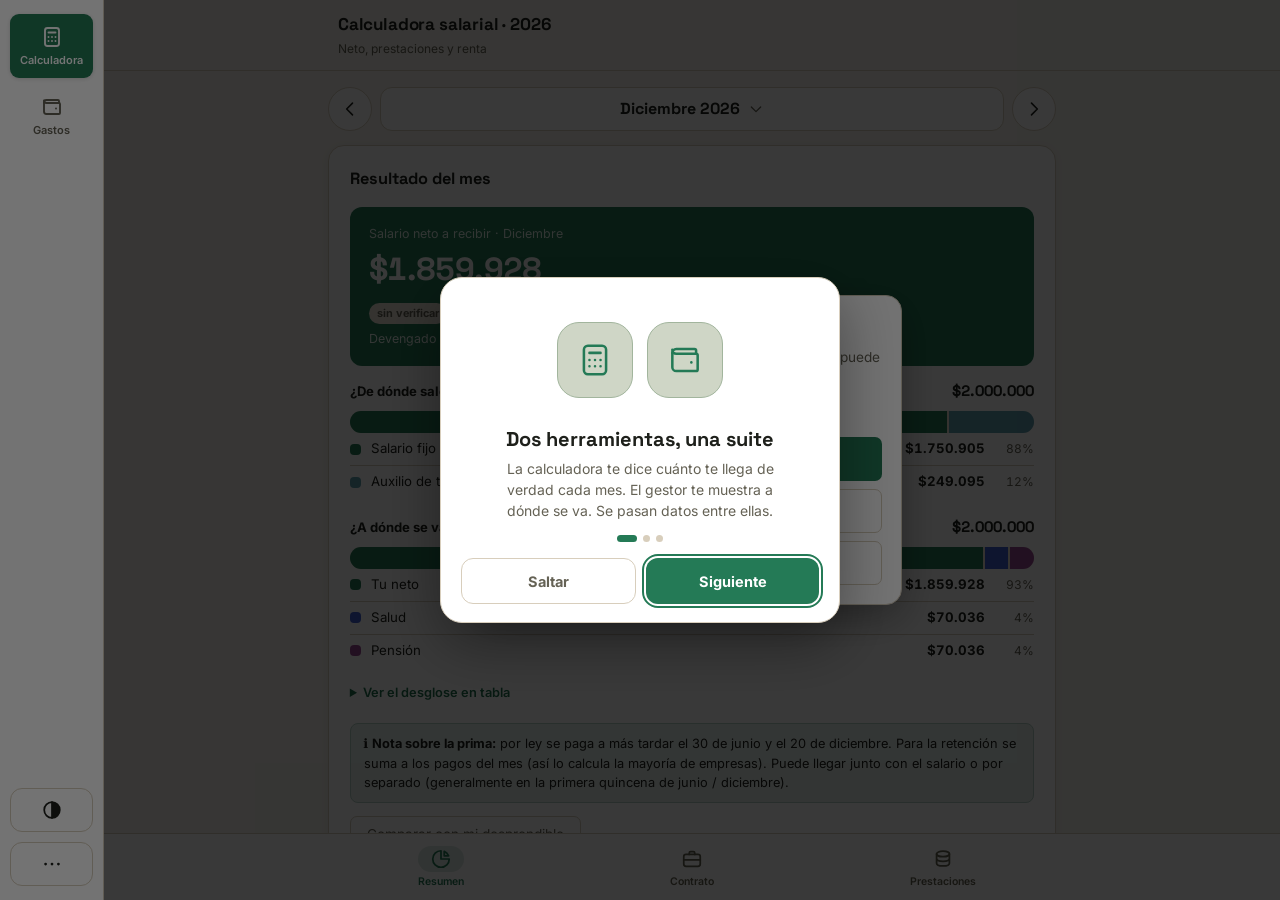
==== commit a1aa04f5: "Add files via upload" ====
--- a/calculadora/index.html
+++ b/calculadora/index.html
@@ -2,8 +2,8 @@
 <html lang="es">
 <head>
 <meta charset="UTF-8">
+<script>if(window.parent===window) location.replace('../?app=calculadora'); else document.documentElement.classList.add('en-suite');   // solo funciona dentro de la suite</script>
 <meta name="viewport" content="width=device-width, initial-scale=1.0, viewport-fit=cover">
-<meta name="theme-color" content="#2A8F65">
 <title>Calculadora de salario e ingresos · Colombia</title>
 <link rel="stylesheet" href="../suite-tema.css">
 <script src="../suite-tema.js"></script>
@@ -28,28 +28,9 @@
   }
   .mono{font-variant-numeric: tabular-nums;}
 
-  header.hero{
-    background:var(--surface); color:var(--text); border-bottom:1px solid var(--border);
-    padding:1rem 1.2rem .9rem;
-  }
-  .hero-inner{max-width:960px;margin:0 auto;}
-  .hero h1{ font-size:1.25rem; margin:0 0 .25rem; font-weight:700; letter-spacing:-0.01em; font-family:var(--font-display); }
-  .hero p{margin:0; color:var(--text-dim); font-size:.85rem; max-width:64ch;}
-
-
-  main{max-width:960px; margin:0 auto; padding:1.4rem 1.2rem 4rem;}
-
-  /* TABS PALS */
-  .tabs-main { display:flex; gap:1rem; margin-bottom:1.5rem; justify-content:center; flex-wrap: wrap;}
-  .tabs-main button {
-    flex:1; min-width: 250px; max-width:400px; padding:1rem 1rem; border-radius:10px; font-size:1rem;
-    font-weight:700; cursor:pointer; border:1px solid var(--line); background:var(--surface);
-    color:var(--ink-soft); transition:all 0.2s; box-shadow: 0 2px 4px rgba(0,0,0,0.03);
-  }
-  .tabs-main button:hover { border-color: var(--teal); }
-  .tabs-main button.active {
-    background:var(--text); color:var(--bg); border-color:var(--text); box-shadow: 0 4px 8px rgba(0,0,0,0.12);
-  }
+
+
+
 
   .card{
     background:var(--white);
@@ -59,7 +40,6 @@
     margin-bottom:1.1rem;
   }
   .card h2{ font-size:1.02rem; margin:0 0 1rem; font-weight:700; display:block; }
-  .card h2 .n{ color:var(--teal-dark); margin-right:.4rem; }
 
   .grid2{display:grid; grid-template-columns:1fr 1fr; gap:.9rem;}
   .grid3{display:grid; grid-template-columns:1fr 1fr 1fr; gap:.6rem;}
@@ -86,13 +66,6 @@
     border-radius:8px; padding:.65rem .8rem; font-size:.8rem; margin-bottom:.7rem;
   }
 
-  /* month tabs */
-  .months{display:flex; gap:.35rem; overflow-x:auto; padding-bottom:.3rem; margin-bottom:1rem;}
-  .months button{
-    flex:0 0 auto; background:var(--paper); border:1px solid var(--line); color:var(--ink-soft);
-    font-size:.8rem; font-weight:600; padding:.45rem .75rem; border-radius:20px; cursor:pointer;
-  }
-  .months button.active{ background:var(--text); color:var(--bg); border-color:var(--text); }
 
   .toolbar{display:flex; gap:.5rem; flex-wrap:wrap; margin-bottom:.8rem;}
   .toolbar button{
@@ -174,7 +147,7 @@
   .weekly-table{margin-top:.8rem; font-size:.8rem;}
   .weekly-table tr.over td{color:var(--coral); font-weight:700;}
 
-  footer{ max-width:var(--col); margin:0 auto; padding:0 1.2rem 3rem; color:var(--ink-soft); font-size:.75rem; line-height:1.6; }
+  footer{ max-width:var(--col); margin:0 auto; padding:0 1.2rem 1.5rem; color:var(--ink-soft); font-size:.75rem; line-height:1.6; }
   .chip{display:inline-block; font-size:.68rem; font-weight:700; padding:.15rem .5rem; border-radius:20px; background:var(--surface-2); color:var(--ink-soft);}
   .chip.ok{background:color-mix(in srgb,var(--accent) 18%,var(--surface)); color:var(--teal-dark);}
   .chip.warn{background:color-mix(in srgb,var(--necesito) 18%,var(--surface)); color:var(--text);}
@@ -183,8 +156,6 @@
   .hero-neto .big{font-family:var(--font-display); font-size:2rem; font-weight:800; letter-spacing:-.02em; margin:.1rem 0 .4rem;}
   .hero-neto .sub{font-size:.78rem; opacity:.9; margin-top:.35rem;}
   .sum-toggle{cursor:pointer; font-size:.8rem; font-weight:600; color:var(--teal-dark); margin-bottom:.5rem;}
-  .charts{display:flex; gap:1.2rem; flex-wrap:wrap; align-items:center;}
-  .charts .legend-list{font-size:.78rem; line-height:1.7;}
   @media(max-width:640px){ .cal-day .tag{font-size:.62rem; color:var(--ink);} }
 
   /* ---- diseño unificado con el gestor ---- */
@@ -193,16 +164,12 @@
   .tabs-main button:hover{border:none; color:var(--text);}
   .tabs-main button.active{background:var(--surface); color:var(--text); box-shadow:0 1px 4px rgba(0,0,0,.14); border:none;}
   .card{box-shadow:var(--shadow);}
-  .sticky-neto{margin:0 -16px .9rem; padding:.55rem 16px; background:var(--bg);}
-  .en-suite .backup-box{display:none;}
   /* ---- barra inferior, vistas y desglose visual ---- */
   html,body{overflow:hidden; overscroll-behavior:none;}
   body{position:fixed; inset:0; min-height:0 !important; padding-bottom:0 !important;}   /* ocupa exactamente lo visible: sin vh/dvh (se desfasan en Android al recargar) */
   #appc{height:100%; display:flex; flex-direction:column;}
   #scroller{flex:1 1 auto; min-height:0; overflow-y:auto; overflow-x:hidden; overscroll-behavior:contain; -webkit-overflow-scrolling:touch; position:relative;}
   .s-header{flex:0 0 auto;}
-  main{padding-bottom:1.5rem;}
-  footer{padding-bottom:1.5rem;}
   .vista-off{display:none !important;}
   .bnav{position:relative; flex:0 0 auto; width:100%; z-index:30; display:flex; background:var(--surface); border-top:1px solid var(--border); padding:6px max(4px, calc((100% - var(--col)) / 2 + 4px)) calc(6px + env(safe-area-inset-bottom,0px)); min-height:64px;}
   .bnav button{flex:1; min-width:0; display:flex; flex-direction:column; align-items:center; gap:3px; background:none; border:none; border-radius:12px; color:var(--text-faint); font-family:inherit; font-size:10.5px; font-weight:600; min-height:52px; padding:6px 2px; cursor:pointer; white-space:nowrap;}
@@ -287,35 +254,64 @@
   .renta-banner.falta{background:var(--surface-2);}
   .renta-meses{display:flex; flex-wrap:wrap; gap:.35rem; margin:.5rem 0 .2rem;}
   /* ---- añadidos ---- */
-  html,body{overflow-x:hidden;}
-  body{padding-bottom:0;}
-  main{max-width:var(--col); margin:0 auto; padding:1rem 16px;}
-  .sticky-neto{position:sticky; top:0; z-index:20; margin:0 -1.2rem .9rem; padding:.55rem 1.2rem; background:var(--surface); border-bottom:1px solid var(--border); display:flex; align-items:baseline; justify-content:space-between; gap:.8rem;}
+  main{max-width:var(--col); margin:0 auto; padding:1rem 16px 1.5rem;}
   .sticky-neto .l{font-size:.75rem; color:var(--text-dim); font-weight:600;}
   .sticky-neto .v{font-family:var(--font-display); font-weight:700; font-size:1.25rem; font-variant-numeric:tabular-nums;}
   .chips-turno{display:flex; gap:.4rem; flex-wrap:wrap; margin-bottom:.6rem;}
   .chips-turno button{font-size:.78rem; font-weight:600; padding:.35rem .7rem; border-radius:20px; border:1px solid var(--line); background:var(--surface); color:var(--text); cursor:pointer; display:inline-flex; align-items:center; gap:.35rem;}
   .chips-turno button.on{background:var(--text); color:var(--bg); border-color:var(--text);}
   .chips-turno .dot{width:.6rem; height:.6rem; border-radius:50%; display:inline-block;}
-  .yearbar{display:flex; align-items:center; justify-content:center; gap:.8rem; margin-bottom:.6rem;}
-  .yearbar button{background:var(--surface); border:1px solid var(--line); color:var(--text); border-radius:22px; width:44px; height:44px; cursor:pointer; display:inline-flex; align-items:center; justify-content:center;}
-  .yearbar button:disabled{opacity:.35; cursor:default;}
-  .yearbar strong{font-family:var(--font-display); min-width:3.5rem; text-align:center;}
   .sec-head{cursor:pointer; user-select:none;}
   .sec-head .arrow{float:right; font-size:.75rem; color:var(--ink-soft); font-weight:600;}
   .sec-head .chip{margin-left:.4rem; vertical-align:middle;}
-  .backup-box summary{cursor:pointer; font-weight:600; font-size:.85rem; color:var(--teal-dark);}
   .aviso-datos{background:color-mix(in srgb,var(--danger) 12%,var(--surface)); border:1px solid var(--danger); border-radius:10px; padding:.7rem .9rem; font-size:.82rem; margin-bottom:1rem;}
   .aviso-datos button{margin-top:.4rem;}
   .panel-soft{background:var(--surface-2); padding:1rem; border-radius:10px; border:1px solid var(--border);}
-  .tabs-main button, .toolbar button, .months button, .small-del{min-height:40px;}
+  .tabs-main button, .toolbar button, .small-del{min-height:40px;}
   .small-del{min-width:40px;}
   input.err{border-color:var(--danger);}
   button{font-family:inherit;}
+  /* ---- barra fija del neto: en el Resumen flota y solo aparece al pasar la tarjeta verde ---- */
+  .sticky-neto{position:sticky; top:0; z-index:20; margin:0 -16px .9rem;}
+  .sticky-neto .sn-in{padding:.55rem 16px; background:var(--surface); border-bottom:1px solid var(--border); display:flex; align-items:baseline; justify-content:space-between; gap:.8rem;}
+  .sticky-neto.flotante{height:0; margin:0 -16px;}
+  .sticky-neto.flotante .sn-in{position:absolute; left:0; right:0; top:0; box-shadow:0 6px 16px rgba(0,0,0,.08); transition:opacity .18s, transform .18s;}
+  .sticky-neto.flotante.oculta .sn-in{opacity:0; transform:translateY(-110%); pointer-events:none;}
+  .s-header .s-sub{white-space:nowrap; overflow:hidden; text-overflow:ellipsis;}
+  /* ---- selector de mes ---- */
+  .mes-bar{display:flex; align-items:center; gap:8px; margin-bottom:.9rem; position:relative;}
+  .mes-nav{flex:0 0 auto; width:44px; height:44px; border-radius:22px; border:1px solid var(--line); background:var(--surface); color:var(--text); display:inline-flex; align-items:center; justify-content:center; cursor:pointer;}
+  .mes-nav:disabled{opacity:.35; cursor:default;}
+  .mes-actual{flex:1; min-height:44px; border-radius:12px; border:1px solid var(--line); background:var(--surface); color:var(--text); font-family:var(--font-display); font-size:1rem; font-weight:700; display:inline-flex; align-items:center; justify-content:center; gap:.45rem; cursor:pointer;}
+  .mes-actual[aria-expanded="true"] .mes-chev{transform:rotate(180deg);}
+  .mes-chev{display:inline-flex; color:var(--text-dim); transition:transform .15s;}
+  #mesVerif[hidden]{display:none;}   /* .chip define display: sin esto el atributo hidden no lo ocultaba */
+  .mes-pop{position:absolute; top:calc(100% + 6px); left:0; right:0; z-index:35; background:var(--surface); border:1px solid var(--border); border-radius:14px; padding:10px; box-shadow:0 14px 34px rgba(0,0,0,.22);}
+  .mes-pop[hidden]{display:none;}
+  .mes-pop-anio{display:flex; align-items:center; justify-content:space-between; margin-bottom:8px;}
+  .mes-pop-anio strong{font-family:var(--font-display); font-size:1.05rem;}
+  .mes-grid{display:grid; grid-template-columns:repeat(4,1fr); gap:6px;}
+  .mes-grid button{min-height:44px; border-radius:10px; border:1px solid var(--line); background:var(--bg); color:var(--text); font-family:inherit; font-size:.85rem; font-weight:600; cursor:pointer;}
+  .mes-grid button.hoy{border-color:var(--accent);}
+  .mes-grid button.on{background:var(--text); color:var(--bg); border-color:var(--text);}
+  /* ---- aumentos de salario ---- */
+  .btn-aumento{display:inline-flex; align-items:center; gap:.4rem; min-height:44px;}
+  .aum-box{background:var(--surface-2); border:1px solid var(--line); border-radius:10px; padding:.7rem .85rem; margin-bottom:.6rem;}
+  .aum-tit{font-size:.78rem; font-weight:700; color:var(--ink-soft); margin-bottom:.3rem;}
+  .aum-fila{display:flex; justify-content:space-between; gap:.6rem; font-size:.85rem; padding:.3rem 0; border-bottom:1px solid var(--line);}
+  .aum-fila b{font-variant-numeric:tabular-nums; white-space:nowrap;}
+  .aum-fila.actual{border-bottom:none; font-weight:700;}
+  .aum-quitar{display:flex; flex-wrap:wrap; gap:.2rem .8rem; margin-top:.3rem;}
+  /* ---- renta: lo que falta ---- */
+  .renta-check{list-style:none; margin:.55rem 0 0; padding:0; font-size:.84rem; line-height:1.45;}
+  .renta-check li{position:relative; padding:.22rem 0 .22rem 1.5rem;}
+  .renta-check li::before{position:absolute; left:0; top:.2rem; width:1.1rem; text-align:center; font-weight:800;}
+  .renta-check li.ok::before{content:'✓'; color:var(--accent-dark);}
+  .renta-check li.pend::before{content:'•'; color:var(--necesito); font-size:1.2rem; line-height:1;}
+  .renta-check li.info::before{content:'…'; color:var(--ink-soft);}
 </style>
 </head>
 <body>
-<script>if(window.parent!==window) document.documentElement.classList.add("en-suite");</script>
 
 <div id="appc">
 <header class="s-header">
@@ -324,8 +320,8 @@
     <span id="navSlotL"></span>
     <div>
       <h1 class="s-title">Calculadora salarial · <span id="anioTitulo"></span></h1>
-      <p class="s-sub" id="heroTextEmpleado">Tu salario fijo se paga completo; el calendario solo suma recargos y extras.</p>
-      <p class="s-sub" id="heroTextContratista" style="display:none;">Independientes: aportes sobre el 40% del contrato (IBC).</p>
+      <p class="s-sub" id="heroTextEmpleado">Neto, prestaciones y renta</p>
+      <p class="s-sub" id="heroTextContratista" style="display:none;">Prestación de servicios: aportes y retención</p>
     </div>
     </div>
     <span id="navSlotR"></span>
@@ -336,9 +332,10 @@
 <main>
   <div id="avisoDatos"></div>
   <div id="modalGestor" class="mg-overlay" hidden></div>
+  <div id="modalAumento" class="mg-overlay" hidden></div>
   <div id="asistente" class="mg-overlay" hidden role="dialog" aria-modal="true" aria-label="Asistente de inicio"></div>
   <div id="toastCalc" class="toast-calc" hidden></div>
-  <div class="sticky-neto" id="stickyNeto"><span class="l" id="stickyLbl">Neto</span><span class="v mono" id="stickyVal">$0</span></div>
+  <div class="sticky-neto" id="stickyNeto"><div class="sn-in"><span class="l" id="stickyLbl">Neto</span><span class="v mono" id="stickyVal">$0</span></div></div>
 
   <div class="tabs-main" id="tabsMain">
     <button id="btnTabEmpleado" class="active" onclick="switchMainTab('empleado')">Tiempo completo</button>
@@ -346,8 +343,13 @@
   </div>
 
   <div class="mes-bar" id="mesBar">
-          <div class="yearbar" id="yearBar"><button type="button" id="yearPrev" aria-label="Año anterior"></button><strong id="yearLabel"></strong><button type="button" id="yearNext" aria-label="Año siguiente"></button></div>
-      <div class="months" id="monthTabs"></div>
+    <button type="button" class="mes-nav" id="mesPrev" aria-label="Mes anterior"></button>
+    <button type="button" class="mes-actual" id="mesActual" aria-haspopup="true" aria-expanded="false" aria-controls="mesPop"><span id="mesActualTxt"></span><span class="chip ok" id="mesVerif" hidden>✓</span><span class="mes-chev" id="mesChev"></span></button>
+    <button type="button" class="mes-nav" id="mesNext" aria-label="Mes siguiente"></button>
+    <div class="mes-pop" id="mesPop" hidden>
+      <div class="mes-pop-anio"><button type="button" class="mes-nav" id="popAnioPrev" aria-label="Año anterior"></button><strong id="popAnio"></strong><button type="button" class="mes-nav" id="popAnioNext" aria-label="Año siguiente"></button></div>
+      <div class="mes-grid" id="mesGrid"></div>
+    </div>
   </div>
 
   <!-- ================= VISTA: CONTRATISTA ================= -->
@@ -364,10 +366,11 @@
         <div class="field">
           <label for="retefuenteTipo">Retención en la fuente</label>
           <select id="retefuenteTipo">
-            <option value="0.11">Honorarios - No declarante de renta (11%)</option>
-            <option value="0.10">Honorarios - Declarante de renta (10%)</option>
-            <option value="0.06">Servicios generales (manual/técnico) - No declarante (6%)</option>
-            <option value="0.04">Servicios generales (manual/técnico) - Declarante (4%)</option>
+            <option value="tabla">Tabla del art. 383: no tengo 2 o más trabajadores (lo más común)</option>
+            <option value="0.11">Honorarios con 2 o más trabajadores · no declarante (11%)</option>
+            <option value="0.10">Honorarios con 2 o más trabajadores · declarante (10%)</option>
+            <option value="0.06">Servicios generales (manual/técnico) · no declarante (6%)</option>
+            <option value="0.04">Servicios generales (manual/técnico) · declarante (4%)</option>
             <option value="custom">Personalizado (Monto exacto en pesos)</option>
             <option value="0">No aplica / No me retienen (0%)</option>
           </select>
@@ -379,8 +382,9 @@
           <details class="info-banner" style="margin-top:.5rem; padding:.5rem .8rem;">
             <summary style="cursor:pointer; font-weight:600; outline:none;">¿No sabes cuál elegir? Guía rápida aquí</summary>
             <div style="margin-top:.6rem; font-size:.8rem; line-height:1.5;">
-              <p style="margin-top:0;"><strong>1. Honorarios (trabajo intelectual):</strong> predomina el conocimiento o la creatividad. <em>Ej: desarrolladores, ingenieros, consultores, diseñadores, abogados, contadores, médicos.</em></p>
-              <p><strong>2. Servicios generales (trabajo manual/mecánico):</strong> predomina la labor física o la destreza manual. <em>Ej: mantenimiento, limpieza, transporte, construcción, reparaciones.</em> Solo se retiene si la base supera <span data-cfg="base4uvt"></span> (4 UVT).</p>
+              <p style="margin-top:0;"><strong>Tabla del art. 383 (lo más común):</strong> si eres persona natural y le informas a quien te contrata que no tienes 2 o más trabajadores vinculados a tu actividad, la retención se calcula como la de un empleado: se restan tus aportes y el 25 % exento, y si la base queda por debajo de 95 UVT no te retienen.</p>
+              <p><strong>1. Honorarios (trabajo intelectual):</strong> predomina el conocimiento o la creatividad. <em>Ej: desarrolladores, ingenieros, consultores, diseñadores, abogados, contadores, médicos.</em></p>
+              <p><strong>2. Servicios generales (trabajo manual/mecánico):</strong> predomina la labor física o la destreza manual. <em>Ej: mantenimiento, limpieza, transporte, construcción, reparaciones.</em> Solo se retiene si el pago es de <span data-cfg="baseServ"></span> o más.</p>
               <p><strong>3. Personalizado:</strong> úsalo si tu empresa te descuenta un monto fijo en pesos y prefieres ingresarlo directamente.</p>
               <p style="margin-bottom:0;"><strong>4. No aplica:</strong> si quien te contrata no está obligado a retener o tienes una exención específica.</p>
             </div>
@@ -445,6 +449,11 @@
         </div>
         <div class="hint">Si ya recibes pensión de vejez no tienes que seguir cotizando a pensión, así que se quita ese descuento y el Fondo de Solidaridad Pensional. La salud sí se sigue pagando. Si tu pensión es por invalidez o por sustitución, las reglas son distintas: déjalo desmarcado y consúltalo.</div>
       </div>
+
+        <div class="field transicion-box" style="margin-top:.2rem; display:none;">
+          <div class="check-row"><input type="checkbox" class="chk-transicion" id="transicionCon"><span style="font-size:.85rem; font-weight:600;">Estoy en el régimen de transición pensional</span></div>
+          <div class="hint">Desde el 1 de abril de 2027 rige la reforma pensional (Ley 2381 de 2024). Si a esa fecha tenías 750 semanas cotizadas (mujeres) o 900 (hombres), sigues con las reglas anteriores: márcalo. Si no, el Fondo de Solidaridad Pensional sube (1,5 % a 3 % desde 4 SMLMV).</div>
+        </div>
     </section>
 
     <section class="card" data-vista="resumen">
@@ -624,9 +633,13 @@
       <p class="hint" id="modoHint" style="margin-top:-.4rem;"></p>
       <div class="grid2">
         <div class="field">
-          <label for="salarioBase">Salario mensual base (COP)</label>
+          <label for="salarioBase">Salario mensual actual (COP)</label>
           <input type="text" inputmode="numeric" id="salarioBase" value="1.750.905">
-          <div class="hint">Es tu sueldo fijo: se paga completo todos los meses (incluidos fines de semana). Solo sube si trabajas de noche, en festivo/domingo o haces horas extra.</div>
+          <div class="hint">Es tu sueldo fijo: se paga completo todos los meses (incluidos fines de semana). Solo sube si trabajas de noche, en festivo/domingo o haces horas extra. Si te subieron el sueldo, usa «Registrar aumento o ascenso»: así los meses anteriores conservan el salario de antes.</div>
+        </div>
+        <div class="field aumentos" style="grid-column:1 / -1;">
+          <div id="aumentosLista"></div>
+          <button class="ghost btn-aumento" type="button" id="btnAumento">Registrar aumento o ascenso</button>
         </div>
         <div class="field" data-adv>
           <label for="jornadaPactada">Horas ordinarias pactadas por día</label>
@@ -638,12 +651,12 @@
           <input type="number" id="almuerzo" value="1" min="0" max="3" step="0.25">
         </div>
         <div class="field">
-          <label for="auxTransporte">Auxilio de transporte</label>
+          <label for="auxTransporte">Auxilio de transporte o de conectividad</label>
           <div class="check-row">
             <input type="checkbox" id="auxTransporte">
             <span id="auxTransporteLabel" style="font-size:.85rem;"></span>
           </div>
-          <div class="hint">Aplica solo si tu ingreso del mes (salario + comisiones) no supera 2 SMLMV (<span data-cfg="dosSmlmv"></span>). Aunque esté desmarcado, vuelve a aplicar solo cuando marques la casilla.</div>
+          <div class="hint">Aplica solo si tu ingreso del mes (salario + comisiones) no supera 2 SMLMV (<span data-cfg="dosSmlmv"></span>). Si trabajas desde casa, la empresa paga en su lugar el auxilio de conectividad, por el mismo valor. Desmárcalo si no recibes ninguno de los dos.</div>
         </div>
         <div class="field">
           <label for="fechaIngreso">Fecha de ingreso a la empresa</label>
@@ -656,6 +669,11 @@
             <span style="font-size:.85rem; font-weight:600;">Ya estoy pensionado por vejez</span>
           </div>
           <div class="hint">Si ya recibes pensión de vejez no tienes que seguir cotizando a pensión, así que se quita ese descuento y el Fondo de Solidaridad Pensional. La salud sí se sigue pagando. Si tu pensión es por invalidez o por sustitución, las reglas son distintas: déjalo desmarcado y consúltalo.</div>
+        </div>
+
+        <div class="field transicion-box" style="grid-column: 1 / -1; margin-top:.2rem; display:none;">
+          <div class="check-row"><input type="checkbox" class="chk-transicion" id="transicionEmp"><span style="font-size:.85rem; font-weight:600;">Estoy en el régimen de transición pensional</span></div>
+          <div class="hint">Desde el 1 de abril de 2027 rige la reforma pensional (Ley 2381 de 2024). Si a esa fecha tenías 750 semanas cotizadas (mujeres) o 900 (hombres), sigues con las reglas anteriores: márcalo. Si no, el Fondo de Solidaridad Pensional sube (1,5 % a 3 % desde 4 SMLMV).</div>
         </div>
         <div class="field" data-adv style="grid-column: 1 / -1; margin-top:.4rem;">
           <div class="check-row">
@@ -729,6 +747,7 @@
             <input type="checkbox" id="tieneDependientes">
             <span style="font-size:.85rem; font-weight:600;">Tengo dependientes económicos</span>
           </div>
+        <div id="numDependientesRow" style="display:none; margin-top:.55rem;"><label for="numDependientes">¿Cuántos dependientes tienes?</label><select id="numDependientes"><option value="1">1</option><option value="2">2</option><option value="3">3</option><option value="4">4</option><option value="5">5 o más</option></select></div>
         <div id="aplicaDependientesRow" class="check-row" style="display:none; margin-top:.55rem;"><input type="checkbox" id="aplicaDependientes" checked><span style="font-size:.82rem;">Mi empresa ya me lo aplica en la retención</span></div>
           <div class="hint" style="margin-top:.4rem;">Deducción del 10% del ingreso, tope 32 UVT/mes (<span data-cfg="tope32"></span>).</div>
         </div>
@@ -761,8 +780,8 @@
       <p class="hint" style="margin:.4rem 0 .9rem;">Estimación de lo que te deben al retirarte. Cambia según el contrato y la empresa: confírmalo con ellos.</p>
       <div class="grid2">
         <div class="field"><label for="liqRetiro">Fecha de retiro</label><input type="date" id="liqRetiro"></div>
-        <div class="field"><label for="liqTipo">Tipo de contrato</label><select id="liqTipo"><option value="indefinido">Término indefinido</option><option value="fijo">Término fijo</option></select></div>
-        <div class="field" id="liqFinBox" style="display:none;"><label for="liqFin">Fecha en que termina el contrato</label><input type="date" id="liqFin"></div>
+        <div class="field"><label for="liqTipo">Tipo de contrato</label><select id="liqTipo"><option value="indefinido">Término indefinido</option><option value="fijo">Término fijo</option><option value="obra">Obra o labor</option></select></div>
+        <div class="field" id="liqFinBox" style="display:none;"><label for="liqFin" id="liqFinLbl">Fecha en que termina el contrato</label><input type="date" id="liqFin"></div>
         <div class="field"><label for="liqCausa">¿Cómo termina?</label><select id="liqCausa"><option value="sin_justa">La empresa lo termina sin justa causa</option><option value="otra">Renuncia, mutuo acuerdo o justa causa</option></select></div>
         <div class="field"><label for="liqExtras">Promedio mensual de extras, recargos o comisiones (opcional)</label><input type="text" inputmode="numeric" id="liqExtras" value="0"></div>
       </div>
@@ -778,14 +797,6 @@
     <div id="previosBox"></div>
   </section>
 
-      <details class="card backup-box" data-vista="contrato">
-    <summary>Copia de seguridad de mis datos</summary>
-    <p class="hint" style="margin:.7rem 0;">Tus datos se guardan solo en este dispositivo (sin servidores ni contraseñas). Si limpias el navegador o cambias de equipo podrían perderse: exporta un backup de vez en cuando y guárdalo en tu correo o nube.</p>
-    <div class="row-actions">
-      <button class="ghost" type="button" onclick="exportarDatos()">Exportar datos (backup)</button>
-      <button class="ghost" type="button" onclick="importarDatosPrompt()">Importar datos</button>
-    </div>
-  </details>
   </div>
 </main>
 
@@ -812,6 +823,7 @@
 const cleanText = (v,max) => (typeof v==='string'||typeof v==='number') ? String(v).slice(0,max||80) : '';
 const numOr = (v,d) => { const n=Number(v); return Number.isFinite(n)?n:d; };
 const fmtCOP = n => '$'+Math.round(n||0).toLocaleString('es-CO');
+const pctCO = (x, dec) => (x*100).toFixed(dec).replace('.',',')+' %';   // 1,5 % (coma decimal, como en Colombia)
 const DATE_RE = /^\d{4}-\d{2}-\d{2}$/, MONTH_RE = /^\d{4}-\d{2}$/;
 const HM_RE = /^([01]?\d|2[0-3]):([0-5]\d)$/;
 function normHM(s){ const m = HM_RE.exec(String(s||'').trim()); return m ? pad(+m[1])+':'+m[2] : ''; }
@@ -857,6 +869,9 @@
 
 // ---------- Tarifas que cambian por fecha (Ley 2101 de 2021 y Ley 2466 de 2025) ----------
 const RECARGO_DOMFEST_ESCALA = [['2000-01-01',0.75],['2025-07-01',0.80],['2026-07-01',0.90],['2027-07-01',1.00]];
+// Base mínima para retener por servicios: Decreto 572 de 2025 (2 UVT), suspendido del 8-may al 30-jun-2026 y vigente otra vez desde el 1-jul-2026
+const BASE_SERVICIOS_UVT = [['2000-01-01',4],['2025-06-01',2],['2026-05-08',4],['2026-07-01',2]];
+const baseServiciosUVT = () => escalaEn(BASE_SERVICIOS_UVT, isoDe(new Date()));
 const JORNADA_SEMANAL_ESCALA = [['2000-01-01',48],['2023-07-15',47],['2024-07-15',46],['2025-07-15',44],['2026-07-15',42]];
 const NOCTURNO_DESDE_ESCALA  = [['2000-01-01',21],['2025-12-25',19]];
 function escalaEn(escala, iso){ let v = escala[0][1]; for(const [d,val] of escala){ if(iso>=d) v = val; } return v; }
@@ -900,8 +915,7 @@
 const MESES = ["Enero","Febrero","Marzo","Abril","Mayo","Junio","Julio","Agosto","Septiembre","Octubre","Noviembre","Diciembre"];
 const DOW = ["Lun","Mar","Mié","Jue","Vie","Sáb","Dom"];
 const DEFAULT_PRESETS = {
-  colombia:{label:"Colombia", start:"08:00", end:"17:00", color:"#1F9D8A", sinRecargo:false},
-  alaska:{label:"Alaska", start:"11:00", end:"20:00", color:"#3B7DD8", sinRecargo:false},
+  colombia:{label:"Oficina", start:"08:00", end:"17:00", color:"#1F9D8A", sinRecargo:false},
   vacaciones:{label:"Vacaciones", start:"08:00", end:"17:00", color:"#9B6BC7", sinRecargo:true}
 };
 const PRESETS_PROTEGIDOS = ['vacaciones'];
@@ -912,12 +926,11 @@
 let currentMonth = new Date().getMonth();
 let selectedKey = null, multiMode = false, multiSelected = new Set();
 let workdays = {}, historialPrima = {}, comisionesPorMes = {}, interesesEneroVal = 0, ajustesBanco = {};
-let shiftPresets = {}, appConfig = {}, auxPref = true;
+let shiftPresets = {}, appConfig = {}, auxPref = true, histSal = [];   // histSal: salarios anteriores [{hasta, salario, motivo}], del más viejo al más nuevo
 let modo = 'avanzado', pensionado = false, ultimoNetoCalculado = 0, ultimoNetoMostrado = 0, ultimoDesglose = {}, verifBancoMesMostrado = null, retencionActual = 0;
 let ENT = null, _mesCache = {};
 const colapsadas = lsGet('co_colapsadas', {});
 const K = n => `co${ANIO}_${n}`;
-const EN_SUITE = (function(){ try{ return window.parent !== window; }catch(e){ return true; } })();
 let previos = {tipo:'neto', meses:{}, liquidacion:0, totalCert:0};
 let antesGestor = {compras:0, tarjeta:0, consignaciones:0, completo:false};
 let docsMarcados = {};   // ingresos de empleos anteriores (solo para la declaración de renta)
@@ -964,13 +977,19 @@
     out[k] = { esperado:numOr(a.esperado,0), real:numOr(a.real,0), diferencia:numOr(a.diferencia,0) }; });
   return out;
 }
-const CFG_STR = ['aporteVol','aporteVolTipo','procRetencion','retencionPct','vacSaldoIni','vacCompensadas','modo','salarioBase','jornadaPactada','almuerzo','valorContrato','retefuenteTipo','retefuenteCustomValor','nivelARL','ccfRateSelect','ccfCustomValor','interesesVivienda','pagoPrepagada','viviendaDesde','viviendaAntes','prepagadaDesde'];
-const CFG_BOOL = ['aplicaVivienda','aplicaPrepagada','aplicaDependientes','salarioIntegral','sabadoHabil','pensionado','pagaCajaEmpresa','pagoMesVencido','pagaARL','pagaCCF','tieneVivienda','tienePrepagada','tieneDependientes','auxPref'];
+const CFG_STR = ['migRet','numDependientes','aporteVol','aporteVolTipo','procRetencion','retencionPct','vacSaldoIni','vacCompensadas','modo','salarioBase','jornadaPactada','almuerzo','valorContrato','retefuenteTipo','retefuenteCustomValor','nivelARL','ccfRateSelect','ccfCustomValor','interesesVivienda','pagoPrepagada','viviendaDesde','viviendaAntes','prepagadaDesde'];
+const CFG_BOOL = ['transicionPensional','aplicaVivienda','aplicaPrepagada','aplicaDependientes','salarioIntegral','sabadoHabil','pensionado','pagaCajaEmpresa','pagoMesVencido','pagaARL','pagaCCF','tieneVivienda','tienePrepagada','tieneDependientes','auxPref'];
 function sanitizeConfig(obj){
   const out = {}; if(!isObj(obj)) return out;
   CFG_STR.forEach(k=>{ if(typeof obj[k]==='string' || typeof obj[k]==='number') out[k] = cleanText(obj[k],24); });
   CFG_BOOL.forEach(k=>{ if(typeof obj[k]==='boolean') out[k] = obj[k]; });
   if(typeof obj.fechaIngreso==='string' && (obj.fechaIngreso===''||DATE_RE.test(obj.fechaIngreso))) out.fechaIngreso = obj.fechaIngreso;
+  if(Array.isArray(obj.historialSalario)){
+    const vistos = new Set();
+    out.historialSalario = obj.historialSalario.filter(h=>isObj(h) && DATE_RE.test(h.hasta) && Number.isFinite(Number(h.salario)) && Number(h.salario)>0 && Number(h.salario)<=1e10)
+      .map(h=>({hasta:h.hasta, salario:Math.round(Number(h.salario)), motivo: h.motivo==='ascenso' ? 'ascenso' : 'aumento'}))
+      .sort((a,b)=>a.hasta.localeCompare(b.hasta)).filter(h=>!vistos.has(h.hasta) && vistos.add(h.hasta)).slice(-40);
+  }
   return out;
 }
 
@@ -1022,7 +1041,7 @@
 function saveIngresoGestor(){ lsSet(K('ingreso_gestor'), ingresoGestor); }
 
 // ---------- Configuración de pantalla <-> almacenamiento ----------
-const SEL_DEFAULTS = { retefuenteTipo:'0.11', nivelARL:'0.00522', ccfRateSelect:'0.02' };
+const SEL_DEFAULTS = { retefuenteTipo:'tabla', nivelARL:'0.00522', ccfRateSelect:'0.02' };
 function aplicarConfig(){
   const c = appConfig;
   $('salarioBase').value = c.salarioBase || fmtNumPlain(SMLMV);
@@ -1030,6 +1049,9 @@
   $('almuerzo').value = c.almuerzo===undefined ? '1' : c.almuerzo;
   $('fechaIngreso').value = c.fechaIngreso || '';
   pensionado = !!c.pensionado; $('pensionadoEmp').checked = pensionado; $('pensionadoCon').checked = pensionado;
+  $('transicionEmp').checked = $('transicionCon').checked = !!c.transicionPensional;
+  histSal = Array.isArray(c.historialSalario) ? c.historialSalario.map(h=>Object.assign({}, h)) : [];
+  $('numDependientes').value = /^[1-5]$/.test(c.numDependientes||'') ? c.numDependientes : '1';
   $('pagaCajaEmpresa').checked = !!c.pagaCajaEmpresa;
   $('pagoMesVencido').checked = !!c.pagoMesVencido;
   auxPref = c.auxPref!==false;
@@ -1061,7 +1083,8 @@
     ccfRateSelect:$('ccfRateSelect').value, ccfCustomValor:$('ccfCustomValor').value,
     salarioIntegral:$('salarioIntegral').checked, aporteVolTipo:$('aporteVolTipo').value, aporteVol:$('aporteVol').value,
     procRetencion:$('procRetencion').value, retencionPct:$('retencionPct').value,
-    vacSaldoIni:$('vacSaldoIni').value, vacCompensadas:$('vacCompensadas').value, sabadoHabil:$('sabadoHabil').checked, modo
+    vacSaldoIni:$('vacSaldoIni').value, vacCompensadas:$('vacCompensadas').value, sabadoHabil:$('sabadoHabil').checked, modo,
+    transicionPensional:$('transicionEmp').checked, numDependientes:$('numDependientes').value, historialSalario:histSal, migRet:'1'
   };
   lsSet('co_config', appConfig);
 }
@@ -1094,9 +1117,14 @@
   if(m<im) return 0; if(m>im) return 30;
   return Math.max(0, 31-id);
 }
-function fspRate(ibc){
-  const m = ibc/SMLMV;
-  if(m<4) return 0; if(m<16) return 0.01; if(m<17) return 0.012; if(m<18) return 0.014; if(m<19) return 0.016; if(m<20) return 0.018;
+// Fondo de Solidaridad Pensional. Desde el 1-abr-2027 rige la Ley 2381 de 2024 (sentencia C-264 de 2026) para quien NO quedó
+// en el régimen de transición (750 semanas mujeres / 900 hombres): 1,5 % a 3 %. Antes de esa fecha (o en transición) sigue la Ley 797 de 2003.
+const REFORMA_PENSIONAL_DESDE = '2027-04-01';
+function fspRate(ibc, fecha){
+  const m = ibc/SMLMV, iso = isoDe(fecha || new Date());
+  if(m<4) return 0;
+  if(iso>=REFORMA_PENSIONAL_DESDE && !appConfig.transicionPensional){ if(m<7) return 0.015; if(m<11) return 0.018; if(m<19) return 0.025; if(m<=20) return 0.028; return 0.03; }
+  if(m<16) return 0.01; if(m<17) return 0.012; if(m<18) return 0.014; if(m<19) return 0.016; if(m<20) return 0.018;
   return 0.02;
 }
 // Retención art. 383 ET (valores enteros de la tabla oficial, en UVT)
@@ -1193,11 +1221,83 @@
   const v = $('aporteVolTipo').value==='pct' ? parseFloat(raw.replace(',','.')) : parseFloat(raw.replace(/\./g,'').replace(/\s/g,'').replace(',','.'));
   return Number.isFinite(v) && v>0 ? v : 0;
 }
+// ---------- Salario por fecha (aumentos y ascensos) ----------
+// El campo «Salario» es el salario ACTUAL; cada aumento guarda hasta qué día rigió el salario anterior.
+function salarioEn(f){
+  const iso = typeof f==='string' ? f : isoDe(f);
+  for(const h of histSal){ if(iso <= h.hasta) return h.salario; }
+  return ENT ? ENT.salarioBase : getMoney('salarioBase');
+}
+const fechaComercial = (m, d) => new Date(ANIO, m, Math.min(d, new Date(ANIO, m+1, 0).getDate()));   // mes de 30 días: el 29 y 30 de febrero caen el último día
+function promedioSalario(desde, hasta){   // promedio diario del salario entre dos fechas (inclusive)
+  if(!histSal.length) return salarioEn(hasta);
+  let t = 0, n = 0; for(const d = new Date(desde); d <= hasta; d.setDate(d.getDate()+1)){ t += salarioEn(d); n++; }
+  return n ? t/n : salarioEn(hasta);
+}
+const diaSiguiente = iso => { const d = new Date(iso+'T00:00:00'); d.setDate(d.getDate()+1); return isoDe(d); };
+const diaAnterior = iso => { const d = new Date(iso+'T00:00:00'); d.setDate(d.getDate()-1); return isoDe(d); };
+// ---------- Registrar un aumento o ascenso ----------
+function fechaCorta(iso){ const d = new Date(iso+'T00:00:00'); return `${d.getDate()} ${MESES[d.getMonth()].slice(0,3).toLowerCase()} ${d.getFullYear()}`; }
+function renderAumentos(){
+  const box = $('aumentosLista'); if(!box) return;
+  if(!histSal.length){ box.innerHTML = ''; return; }
+  const actual = getMoney('salarioBase'), n = histSal.length;
+  const filas = histSal.map((h,i)=>`<div class="aum-fila"><span>${i ? 'Del '+fechaCorta(diaSiguiente(histSal[i-1].hasta))+' al ' : 'Hasta el '}${fechaCorta(h.hasta)}</span><b>${fmtCOP(h.salario)}</b></div>`).join('')
+    + `<div class="aum-fila actual"><span>Desde el ${fechaCorta(diaSiguiente(histSal[n-1].hasta))} · actual</span><b>${fmtCOP(actual)}</b></div>`;
+  const quitar = histSal.map((h,i)=>`<button type="button" class="small-del" data-quitar-aum="${i}">Quitar el ${h.motivo} del ${fechaCorta(diaSiguiente(h.hasta))}</button>`).join('');
+  box.innerHTML = `<div class="aum-box"><div class="aum-tit">Tu historial de salario</div>${filas}<div class="aum-quitar">${quitar}</div></div>`;
+}
+function cerrarAumento(){ $('modalAumento').hidden = true; $('modalAumento').innerHTML = ''; }
+function abrirAumento(){
+  const box = $('modalAumento'), actual = getMoney('salarioBase'), hoy = new Date(), sig = isoDe(new Date(hoy.getFullYear(), hoy.getMonth()+1, 1));
+  const inicio = histSal.length ? diaSiguiente(histSal[histSal.length-1].hasta) : ($('fechaIngreso').value || '');   // primer día del salario actual
+  let motivo = 'aumento';
+  box.innerHTML = `<div class="mg-box" role="dialog" aria-modal="true" aria-labelledby="aumT"><h3 id="aumT">Aumento o ascenso</h3>
+    <p>Hoy ganas <b>${fmtCOP(actual)}</b>. Los meses anteriores a la fecha que elijas conservan ese salario.</p>
+    <div class="modo-switch" role="group" aria-label="Tipo de cambio" style="margin:.2rem 0 .8rem;"><button type="button" data-mot="aumento" aria-pressed="true">Aumento</button><button type="button" data-mot="ascenso" aria-pressed="false">Ascenso</button></div>
+    <div class="field"><label for="aumValor">Nuevo salario mensual (COP)</label><input type="text" inputmode="numeric" id="aumValor" placeholder="Ej: 9.000.000" autocomplete="off"></div>
+    <div class="field"><label for="aumFecha">¿Desde qué fecha rige?</label><input type="date" id="aumFecha" value="${sig}" ${inicio ? `min="${diaSiguiente(inicio)}"` : ''}>
+      <div class="hint">Si empezó a mitad de mes, pon el día exacto: ese mes se paga por días con cada salario.</div></div>
+    <div id="aumResumen" class="info-banner" style="margin:.2rem 0 0;"></div>
+    <div class="mg-actions"><button class="primary" type="button" id="aumOk">Confirmar</button><button class="ghost" type="button" id="aumNo">Cancelar</button></div></div>`;
+  box.hidden = false;
+  const resumen = ()=>{
+    const v = getMoney('aumValor'), f = $('aumFecha').value;
+    $('aumResumen').innerHTML = (!v || !DATE_RE.test(f)) ? 'Escribe el nuevo salario y la fecha desde la que rige.'
+      : `Desde el <b>${esc(fechaLarga(new Date(f+'T00:00:00')))}</b> tu salario pasa de ${fmtCOP(actual)} a <b>${fmtCOP(v)}</b> (${v>=actual?'+':'−'}${(Math.abs(v-actual)/actual*100).toFixed(1).replace('.',',')} %). Lo anterior a esa fecha sigue con ${fmtCOP(actual)}.`;
+  };
+  $('aumValor').addEventListener('input', e=>{ bancoFormatInput(e.target); resumen(); });
+  $('aumFecha').addEventListener('input', resumen); resumen();
+  box.querySelectorAll('[data-mot]').forEach(b=>b.onclick = ()=>{ motivo = b.dataset.mot; box.querySelectorAll('[data-mot]').forEach(x=>x.setAttribute('aria-pressed', String(x===b))); $('aumT').textContent = motivo==='ascenso' ? 'Ascenso' : 'Aumento de salario'; });
+  $('aumNo').onclick = cerrarAumento; box.onclick = e=>{ if(e.target===box) cerrarAumento(); };
+  $('aumOk').onclick = async ()=>{
+    const v = getMoney('aumValor'), f = $('aumFecha').value;
+    if(!v){ alert('Escribe el nuevo salario.'); return; }
+    if(v<SMLMV){ alert('El salario no puede ser menor al mínimo ('+fmtCOP(SMLMV)+').'); return; }
+    if(v===actual){ alert('Es el mismo salario que tienes ahora.'); return; }
+    if(!DATE_RE.test(f)){ alert('Elige la fecha desde la que rige el nuevo salario.'); return; }
+    if(inicio && f<=inicio){ alert(`La fecha debe ser posterior al ${fechaLarga(new Date(inicio+'T00:00:00'))}, cuando empezó tu salario actual. Si te equivocaste en un aumento anterior, quítalo primero.`); return; }
+    if(v<actual && !(await SuiteUI.confirmar(`El nuevo salario (${fmtCOP(v)}) es menor que el actual (${fmtCOP(actual)}). ¿Registrarlo igual?`, {peligro:false}))) return;
+    histSal.push({hasta:diaAnterior(f), salario:actual, motivo}); histSal.sort((a,b)=>a.hasta.localeCompare(b.hasta));
+    $('salarioBase').value = v.toLocaleString('es-CO');
+    saveConfig(); cerrarAumento(); renderAll();
+    toastCalc(`${motivo==='ascenso'?'Ascenso':'Aumento'} registrado: desde el ${fechaCorta(f)} ganas ${fmtCOP(v)}.`);
+  };
+  setTimeout(()=>$('aumValor').focus(), 60);
+}
+async function quitarAumento(i){
+  const h = histSal[i]; if(!h) return;
+  const ultimo = i===histSal.length-1, nuevo = ultimo ? getMoney('salarioBase') : histSal[i+1].salario;
+  if(!(await SuiteUI.confirmar(`Se quitará el ${h.motivo} del ${fechaCorta(diaSiguiente(h.hasta))} (${fmtCOP(h.salario)} → ${fmtCOP(nuevo)}): ${fmtCOP(h.salario)} seguirá rigiendo después de esa fecha. ¿Continuar?`, {peligro:false}))) return;
+  if(ultimo){ $('salarioBase').value = h.salario.toLocaleString('es-CO'); histSal.pop(); }
+  else { h.hasta = histSal[i+1].hasta; h.motivo = histSal[i+1].motivo; histSal.splice(i+1, 1); }
+  saveConfig(); renderAll();
+}
 // UNA sola función de devengado por mes: alimenta resumen, prima, cesantías y gráficas
 function calcMes(m){
   if(_mesCache[m]) return _mesCache[m];
   const E = ENT || (ENT = leerEntradas());
-  const dias = diasEsperadosMes(m), salarioProrr = (E.salarioBase/30)*dias;
+  const dias = diasEsperadosMes(m);
   let esMesIngreso = false;
   if(E.fechaIngreso){ const ing = new Date(E.fechaIngreso+'T00:00:00'); esMesIngreso = ing.getFullYear()===ANIO && ing.getMonth()===m; }
   const vencido = E.pagoMesVencido && !esMesIngreso;
@@ -1205,17 +1305,22 @@
   if(vencido){ if(m===0) conExtras = false; else target = m-1; }
   let recNoct=0, recFest=0, extD=0, extN=0;
   (conExtras ? keysForMonth(target) : []).forEach(k=>{
-    const p = computeDiaPago(workdays[k], new Date(ANIO,target,parseInt(k.slice(8,10),10)), E.salarioBase, E.jornada, E.almuerzo);
+    const f = new Date(ANIO,target,parseInt(k.slice(8,10),10)), p = computeDiaPago(workdays[k], f, salarioEn(f), E.jornada, E.almuerzo);
     if(!p || p.esVacacion) return;
     recNoct += p.recargoNocturno; recFest += p.recargoFestivo; extD += p.extraDiurnaPago; extN += p.extraNocturnaPago;
   });
   const adiciones = recNoct+recFest+extD+extN;
   const comisiones = conExtras ? getTotalComisionesMes(target) : 0, comisProrr = (comisiones/30)*dias;
-  const auxElegible = !E.integral && (E.salarioBase + comisiones) <= 2*SMLMV;
-  const auxAplica = auxElegible && auxPref;
-  const aux = auxAplica ? (AUX_TRANSPORTE/30)*dias : 0;
+  // salario y auxilio día por día (30 días comerciales): con un aumento a mitad de mes, cada día usa el salario vigente
+  let salarioProrr = 0, diasAux = 0; const tramos = [];
+  for(let d = 31-dias; dias>0 && d<=30; d++){
+    const s = salarioEn(fechaComercial(m, d)); salarioProrr += s/30;
+    if(!E.integral && s + comisiones <= 2*SMLMV) diasAux++;
+    const t = tramos[tramos.length-1]; if(t && t.salario===s) t.hasta = d; else tramos.push({desde:d, hasta:d, salario:s});
+  }
+  const auxElegible = diasAux>0, auxAplica = auxElegible && auxPref, aux = auxAplica ? (AUX_TRANSPORTE/30)*diasAux : 0;
   const ibcSinAux = salarioProrr + adiciones + comisProrr;
-  const r = { dias, salarioProrr, pagoDiario:E.salarioBase/30, esMesIngreso, vencido, target, conExtras, recNoct, recFest, extD, extN, adiciones,
+  const r = { dias, salarioProrr, tramos, pagoDiario:(tramos.length ? tramos[tramos.length-1].salario : E.salarioBase)/30, esMesIngreso, vencido, target, conExtras, recNoct, recFest, extD, extN, adiciones,
     comisiones, comisProrr, auxElegible, auxAplica, aux, ibcSinAux, ibcTotal: ibcSinAux+aux };
   return (_mesCache[m] = r);
 }
@@ -1224,7 +1329,7 @@
   const E = ENT, d = dias===undefined ? 30 : dias, mi = mes===undefined ? 99 : mes;   // mes (0-11): las deducciones cuentan desde el mes en que empezaste a pagarlas
   // Base de aportes: 70% del salario si es integral; nunca más de 25 SMLMV (IBC máximo)
   const baseAp = Math.min(E.integral ? 0.70*ibcSinAux : ibcSinAux, 25*SMLMV*(d/30));
-  const salud = baseAp*SALUD_PCT, pension = E.pensionado ? 0 : baseAp*PENSION_PCT, fspPct = E.pensionado ? 0 : fspRate(baseAp), fsp = baseAp*fspPct;   // pensionado por vejez: no cotiza pensión ni FSP (la salud sí)
+  const salud = baseAp*SALUD_PCT, pension = E.pensionado ? 0 : baseAp*PENSION_PCT, fspPct = E.pensionado ? 0 : fspRate(baseAp, mi<12 ? new Date(ANIO, mi, 1) : new Date()), fsp = baseAp*fspPct;   // pensionado por vejez: no cotiza pensión ni FSP (la salud sí)
   const ss = salud+pension+fsp;
   // Aporte voluntario (AFC / pensión voluntaria): se descuenta del neto completo
   const volPago = E.vol>0 ? (E.volTipo==='pct' ? (E.vol/100)*ibcSinAux : E.vol) : 0;
@@ -1232,20 +1337,32 @@
   // Mes incompleto (ej: empezaste el 14): la retención se calcula con el sueldo del MES COMPLETO y luego se prorratea por días,
   // porque la tabla del art. 383 va por tramos mensuales (así sale en el desprendible). Salud, pensión y FSP se descuentan sobre lo realmente devengado.
   const f = d<30 ? 30/d : 1;
-  const ibcEq = ibcSinAux*f, ssEq = ss*f, sub1 = Math.max(0, ibcEq-ssEq);
+  const ibcEq = ibcSinAux*f, ssEq = ss*f, volBase = E.vol>0 ? (E.volTipo==='pct' ? (E.vol/100)*ibcEq : E.vol) : 0;
+  const {baseGravable, retMes} = depurarRetencion(ibcEq, ssEq, mi, volBase);
+  const retefuente = Math.round(retMes/f/1000)*1000;       // la retención se aproxima al múltiplo de mil más cercano
+  return {salud, pension, fsp, fspPct, ss, retefuente, prorrateada:f>1, dias:d, retMes, vol:volPago, baseGravable, f, ibcEq, ssEq, volBase};
+}
+// Depuración del procedimiento 1 (art. 383, 387 y 388 ET) con los pagos laborales de un mes completo
+function depurarRetencion(ingreso, aportes, mi, volBase){
+  const E = ENT, sub1 = Math.max(0, ingreso-aportes);
   const vivienda = (E.tieneVivienda && E.aplicaVivienda!==false && mi+1 >= (E.viviendaDesde||1)) ? Math.min(E.interesesVivienda, TOPE_VIVIENDA_UVT*UVT) : 0;
   const prepagada = (E.tienePrepagada && E.aplicaPrepagada!==false && mi+1 >= (E.prepagadaDesde||1)) ? Math.min(E.pagoPrepagada, TOPE_PREPAGADA_UVT*UVT) : 0;
-  const dependientes = (E.tieneDependientes && E.aplicaDependientes!==false) ? Math.min(0.10*ibcEq, TOPE_DEPENDIENTES_UVT*UVT) : 0;
+  const dependientes = (E.tieneDependientes && E.aplicaDependientes!==false) ? Math.min(0.10*ingreso, TOPE_DEPENDIENTES_UVT*UVT) : 0;
   const ded387 = vivienda+prepagada+dependientes;
-  const volEq = E.vol>0 ? Math.min(E.volTipo==='pct' ? (E.vol/100)*ibcEq : E.vol, 0.30*ibcEq, (3800/12)*UVT) : 0;   // renta exenta: máx. 30% del ingreso y 3.800 UVT al año
+  const volEq = volBase>0 ? Math.min(volBase, 0.30*ingreso, (3800/12)*UVT) : 0;   // renta exenta: máx. 30% del ingreso y 3.800 UVT al año
   const sub2 = Math.max(0, sub1-ded387-volEq);
   const exenta = Math.min(0.25*sub2, (790/12)*UVT);
   const topeGlobal = Math.min(0.40*sub1, (TOPE_GLOBAL_UVT_ANUAL/12)*UVT);
   const beneficios = Math.min(ded387+volEq+exenta, topeGlobal);
   const baseGravable = Math.max(0, sub1-beneficios);
   const retMes = (E.proc2 && E.retPct>0) ? baseGravable*(E.retPct/100) : impuestoUVT(baseGravable/UVT)*UVT;   // procedimiento 2: porcentaje fijo del desprendible
-  const retefuente = Math.round(retMes/f/1000)*1000;       // la retención se aproxima al múltiplo de mil más cercano
-  return {salud, pension, fsp, fspPct, ss, retefuente, prorrateada:f>1, dias:d, retMes, vol:volPago, baseGravable, f};
+  return {baseGravable, retMes};
+}
+// La prima es un pago laboral del mes en que se paga: se suma a esos pagos para la retención (no paga salud ni pensión)
+function retencionPrima(d, prima, mes){
+  if(!(prima>0) || !(d.ibcEq>0)) return 0;
+  const sin = depurarRetencion(d.ibcEq, d.ssEq, mes, d.volBase).retMes, con = depurarRetencion(d.ibcEq+prima, d.ssEq, mes, d.volBase).retMes;
+  return Math.max(0, Math.round((con-sin)/1000)*1000);
 }
 
 // ============================================================
@@ -1260,6 +1377,11 @@
 function construirNav(){
   $('bnav').innerHTML = vistasDe(currentTab).map(([id,ico,nom])=>`<button type="button" data-vista="${id}" aria-label="${nom}"><span class="bi">${ic(ico,22)}</span><span>${nom}</span></button>`).join('');
 }
+let heroVisible = false;
+function actualizarSticky(){
+  const s = $('stickyNeto'), flota = vistaActual==='resumen' && currentTab==='empleado';
+  s.classList.toggle('flotante', flota); s.classList.toggle('oculta', flota && heroVisible);
+}
 function mostrarVista(v, opts){
   const lista = vistasDe(currentTab).map(x=>x[0]);
   if(!lista.includes(v)) v = 'resumen';
@@ -1268,9 +1390,10 @@
   raiz.querySelectorAll(':scope > [data-vista]').forEach(el=>el.classList.toggle('vista-off', el.dataset.vista!==v));
   document.querySelectorAll('#bnav button').forEach(b=>{ if(b.dataset.vista===v) b.setAttribute('aria-current','page'); else b.removeAttribute('aria-current'); });
   const emp = currentTab==='empleado';
-  $('tabsMain').style.display = (v==='resumen' || v==='contrato') ? '' : 'none';
+  $('tabsMain').style.display = v==='contrato' ? '' : 'none';   // el tipo de vinculación se elige una vez, en Contrato
   $('mesBar').style.display = (emp && (v==='resumen' || v==='calendario' || v==='prestaciones')) ? '' : 'none';
   $('stickyNeto').style.display = (v==='resumen' || v==='calendario' || v==='contrato') ? '' : 'none';
+  actualizarSticky();
   if(!(opts && opts.sinScroll)) irArriba();
   if(v==='resumen' && !(opts && opts.sinScroll)){ raiz.classList.add('anim-fl'); setTimeout(()=>raiz.classList.remove('anim-fl'), 700); }
   lsSet('co_ui', {vista:v, modo:currentTab});
@@ -1291,20 +1414,31 @@
 }
 document.addEventListener('click', e=>{ const b = e.target.closest && e.target.closest('#bnav button'); if(b) mostrarVista(b.dataset.vista); });
 
+// ---------- Selector de mes: «‹ Octubre 2026 ▾ ›» (el ▾ abre los 12 meses y el año) ----------
+let popAnio = null;
+const mesVerificado = i => !!(ajustesBanco[`${ANIO}-${pad(i+1)}`] || valorPrevio(i)!==undefined);
+function irAMes(y, m){
+  if(y===undefined) return;
+  if(y!==ANIO){ if(!ANIOS.includes(y)) return; cambiarAnio(y); }
+  currentMonth = m; selectedKey = null; multiSelected.clear(); syncComisionesUI(); renderAll();
+}
 function renderMonthTabs(){
-  const el = $('monthTabs'); el.innerHTML = '';
-  MESES.forEach((m,i)=>{
-    const b = document.createElement('button');
-    b.textContent = m.slice(0,3) + ((ajustesBanco[`${ANIO}-${pad(i+1)}`] || valorPrevio(i)!==undefined) ? ' ✓' : '');
-    if(i===currentMonth) b.classList.add('active');
-    b.onclick = ()=>{ currentMonth=i; selectedKey=null; multiSelected.clear(); syncComisionesUI(); renderAll(); };
-    el.appendChild(b);
-  });
-  const act = el.querySelector('.active'); if(act) el.scrollLeft = Math.max(0, act.offsetLeft - el.clientWidth/2 + act.offsetWidth/2);
-  const idx = ANIOS.indexOf(ANIO);
-  $('yearLabel').textContent = ANIO;
-  $('yearBar').style.display = ANIOS.length>1 ? 'flex' : 'none';
-  $('yearPrev').disabled = idx<=0; $('yearNext').disabled = idx>=ANIOS.length-1;
+  const i0 = ANIOS.indexOf(ANIO);
+  $('mesActualTxt').textContent = `${MESES[currentMonth]} ${ANIO}`;
+  $('mesVerif').hidden = !mesVerificado(currentMonth);
+  $('mesPrev').disabled = currentMonth===0 && i0<=0; $('mesNext').disabled = currentMonth===11 && i0>=ANIOS.length-1;
+  if(!$('mesPop').hidden) pintarPopMes();
+}
+function pintarPopMes(){
+  const y = popAnio || ANIO, iy = ANIOS.indexOf(y), hoy = new Date();
+  $('popAnio').textContent = y; $('popAnioPrev').disabled = iy<=0; $('popAnioNext').disabled = iy>=ANIOS.length-1;
+  $('mesGrid').innerHTML = MESES.map((m,i)=>{ const on = y===ANIO && i===currentMonth, esHoy = y===hoy.getFullYear() && i===hoy.getMonth();
+    return `<button type="button" data-mes="${i}" class="${on?'on':''}${esHoy?' hoy':''}" aria-pressed="${on}">${m.slice(0,3)}${y===ANIO && mesVerificado(i) ? ' ✓' : ''}</button>`; }).join('');
+}
+function abrirPopMes(abrir){
+  const p = $('mesPop'), on = abrir===undefined ? p.hidden : abrir;
+  p.hidden = !on; $('mesActual').setAttribute('aria-expanded', String(on));
+  if(on){ popAnio = ANIO; pintarPopMes(); const b = $('mesGrid').querySelector('.on'); if(b) b.focus(); }
 }
 function cambiarAnio(y){
   if(!ANIOS.includes(y) || y===ANIO) return;
@@ -1485,7 +1619,7 @@
   const E = ENT, weeks = {};
   keysForCurrentMonth().forEach(k=>{
     const base = new Date(ANIO,currentMonth,parseInt(k.slice(8,10),10));
-    const pago = computeDiaPago(workdays[k], base, E.salarioBase, E.jornada, E.almuerzo);
+    const pago = computeDiaPago(workdays[k], base, salarioEn(base), E.jornada, E.almuerzo);
     if(!pago || pago.esVacacion) return;
     const mon = new Date(base); mon.setDate(mon.getDate()-((mon.getDay()+6)%7));
     const wk = isoDe(mon);
@@ -1596,7 +1730,8 @@
   const rows = [];
   rows.push(['add-header', `${E.integral ? 'Salario integral' : 'Salario fijo'} — ${r.dias} días`, fmtCOP(r.salarioProrr)]);
   if(E.integral) rows.push(['sub-item','Incluye prestaciones, recargos y extras. Los aportes se calculan sobre el 70%','']);
-  rows.push(['sub-item', 'Pago por día (salario ÷ 30)', fmtCOP(r.pagoDiario)]);
+  if(r.tramos.length>1) r.tramos.forEach(t=>rows.push(['sub-item', `Del ${t.desde} al ${t.hasta}: salario de ${fmtCOP(t.salario)}`, fmtCOP(t.salario/30*(t.hasta-t.desde+1))]));
+  else rows.push(['sub-item', 'Pago por día (salario ÷ 30)', fmtCOP(r.pagoDiario)]);
   if(r.comisProrr>0) rows.push(['sub-item','+ Comisiones y bonos'+suf, fmtCOP(r.comisProrr)]);
   if(r.recNoct>0) rows.push(['sub-item','+ Recargo nocturno'+suf, fmtCOP(r.recNoct)]);
   if(r.recFest>0) rows.push(['sub-item','+ Recargo dominical/festivo'+suf, fmtCOP(r.recFest)]);
@@ -1606,23 +1741,24 @@
   rows.push(['deduct','− Salud (4%)', fmtCOP(d.salud)]);
   if(E.pensionado) rows.push(['sub-item','Pensionado por vejez: no se descuenta pensión ni Fondo de Solidaridad','']);
   else rows.push(['deduct','− Pensión (4%)', fmtCOP(d.pension)]);
-  if(d.fsp>0) rows.push(['deduct',`− Fondo de Solidaridad (${(d.fspPct*100).toFixed(1)}%)`, fmtCOP(d.fsp)]);
+  if(d.fsp>0) rows.push(['deduct',`− Fondo de Solidaridad (${pctCO(d.fspPct,1)})`, fmtCOP(d.fsp)]);
   if(d.vol>0) rows.push(['deduct','− Aporte voluntario (AFC / pensión voluntaria)', fmtCOP(d.vol)]);
   if(d.retefuente>0) rows.push(['deduct',E.proc2&&E.retPct>0 ? `− Retención en la fuente (${E.retPct}% fijo)` : '− Retención en la fuente', fmtCOP(d.retefuente)]);
   if(d.retefuente>0 && d.prorrateada) rows.push(['sub-item',`La retención se calcula con el sueldo del mes completo (${fmtCOP(d.retMes)}) y se prorratea: ${r.dias}/30 días`, '']);
   if(r.aux>0) rows.push(['add','+ Auxilio de transporte', fmtCOP(r.aux)]);
-  if(E.pagaCaja) rows.push(['sub-item','+ Caja de Compensación (aporte patronal 4%)', fmtCOP(r.ibcSinAux*0.04)]);
+  if(E.pagaCaja) rows.push(['sub-item','Tu empresa aporta a la Caja de Compensación (4 %): no sale de tu sueldo', fmtCOP(r.ibcSinAux*0.04)]);
 
   const nota = $('notaMesEspecial'); nota.innerHTML = '';
   $('eneroInteresesContainer').style.display = currentMonth===0 ? 'block' : 'none';
   if((currentMonth===5 || currentMonth===11) && !E.integral){
     const s0 = currentMonth<6 ? 0 : 6; let tot = 0;
     for(let m=s0; m<=s0+5; m++) tot += primaDeMes(m).devengadoPrestacional;
-    const prima = tot/12;
+    const prima = tot/12, retP = retencionPrima(d, prima, currentMonth);
     filasNeto();
     rows.push(['add','+ Prima de servicios (semestral)', fmtCOP(prima)]);
-    rows.push(['total','Pago total estimado del mes (salario + prima)', fmtCOP(netoMostrado+prima)]);
-    nota.innerHTML = `<div class="info-banner">ℹ️ <strong>Nota sobre la prima:</strong> según la empresa, puede pagarse junto con el salario o por separado (generalmente en la primera quincena de junio / diciembre).</div>`;
+    if(retP>0) rows.push(['deduct','− Retención en la fuente sobre la prima (estimada)', fmtCOP(retP)]);
+    rows.push(['total','Pago total estimado del mes (salario + prima)', fmtCOP(netoMostrado+prima-retP)]);
+    nota.innerHTML = `<div class="info-banner">ℹ️ <strong>Nota sobre la prima:</strong> por ley se paga a más tardar el 30 de junio y el 20 de diciembre. Para la retención se suma a los pagos del mes (así lo calcula la mayoría de empresas). Puede llegar junto con el salario o por separado (generalmente en la primera quincena de junio / diciembre).</div>`;
   } else if(currentMonth===0 && !E.integral){
     filasNeto();
     if(interesesEneroVal>0){
@@ -1684,7 +1820,7 @@
   }
   if(aj.esperado!==esperado) html += `<div class="hint" style="margin-top:.5rem;">⚠️ El valor esperado cambió desde que registraste esto (antes era ${fmtCOP(aj.esperado)}). Si ya no cuadra, vuelve a registrar el monto.</div>`;
   const yaEnGestor = !!ingresoGestor[keyMesActual()];
-  html += `<div class="row-actions"><button class="ghost" type="button" style="padding:.3rem .7rem; font-size:.75rem;" onclick="bancoCopiar(this)">Copiar monto verificado</button>${EN_SUITE ? `<button class="ghost" type="button" style="padding:.3rem .7rem; font-size:.75rem;" onclick="ofrecerIngresoGestor(ajustesBanco[keyMesActual()].real)">${yaEnGestor ? '✓ En el gestor · actualizar' : 'Agregar al gestor de gastos'}</button>` : ''}<button class="small-del" type="button" onclick="bancoQuitarAjuste()">quitar verificación de este mes</button></div>`;
+  html += `<div class="row-actions"><button class="ghost" type="button" style="padding:.3rem .7rem; font-size:.75rem;" onclick="bancoCopiar(this)">Copiar monto verificado</button><button class="ghost" type="button" style="padding:.3rem .7rem; font-size:.75rem;" onclick="ofrecerIngresoGestor(ajustesBanco[keyMesActual()].real)">${yaEnGestor ? '✓ En el gestor · actualizar' : 'Agregar al gestor de gastos'}</button><button class="small-del" type="button" onclick="bancoQuitarAjuste()">quitar verificación de este mes</button></div>`;
   msg.innerHTML = html;
 }
 
@@ -1709,7 +1845,6 @@
 function cerrarModalGestor(){ $('modalGestor').hidden = true; $('modalGestor').innerHTML = ''; }
 function ultimoDiaDelMes(y,m){ return `${y}-${pad(m+1)}-${pad(new Date(y,m+1,0).getDate())}`; }
 async function ofrecerIngresoGestor(real){
-  if(!EN_SUITE) return;                                   // solo existe dentro de la suite (necesita el gestor)
   const mesIdx = currentMonth, mesKey = keyMesActual(), idExistente = ingresoGestor[mesKey] || '';
   const box = $('modalGestor'); box.hidden = false;
   box.innerHTML = `<div class="mg-box"><h3>Salario de ${MESES[mesIdx]}</h3><p>Conectando con el gestor de gastos…</p></div>`;
@@ -1757,18 +1892,20 @@
   const desde = a && a.desde && a.desde<'9999' ? a.desde : '';
   const nota = (txt, extra)=> txt + (desde ? ` · el gestor tiene datos desde ${desde}` : '') + (extra>0 ? ` · incluye ${fmtCOP(extra)} que escribiste` : '');
   const vC = (a?a.compras:0)+A0.compras, vT = (a?a.tarjeta:0)+A0.tarjeta, vK = (a?a.consignaciones:0)+A0.consignaciones;
+  const vB = (a ? (a.entradasBanco||0) : 0)+A0.consignaciones;   // todo lo que entró a cuentas bancarias, incluso lo que pasas entre tus cuentas
   const items = [
     {id:'ingresos', nombre:'Ingresos brutos', valor:confirmado, tope, estado: confirmado>=umbral ? 'supera' : (faltan.length ? 'parcial' : 'no'), nota:'lo que calcula la app, con empleos anteriores'},
     {id:'compras', nombre:'Compras y consumos', valor:vC, tope, estado:est(vC,tope), nota:nota('tus gastos del año, sin pagos de deudas', A0.compras)},
     {id:'tarjeta', nombre:'Consumos con tarjeta de crédito', valor:vT, tope, estado:est(vT,tope), nota:nota('gastos pagados con tus tarjetas', A0.tarjeta)},
-    {id:'consig', nombre:'Consignaciones y depósitos', valor:vK, tope, estado:est(vK,tope), nota:nota('ingresos registrados en tus cuentas', A0.consignaciones)},
+    {id:'consig', nombre:'Consignaciones y depósitos', valor:vK, tope, estado: vK<tope && vB>=tope ? 'revisar' : est(vK,tope),
+      nota: vK<tope && vB>=tope ? `tus ingresos no llegan al tope, pero contando lo que pasas entre tus cuentas entraron ${fmtCOP(vB)}: el banco le reporta a la DIAN todo lo que entra; confírmalo con tu contador` : nota('ingresos registrados en tus cuentas', A0.consignaciones)},
     {id:'patrimonio', nombre:'Patrimonio bruto', valor:pat, tope:tPat, estado: pat>=tPat ? 'supera' : (pat===0 ? 'sin_datos' : 'parcial'), nota:'saldos de cuentas de hoy + tus bienes (lo que cuenta es el saldo al 31 de diciembre)'}
   ];
   return {items, hayGestor:!!a, meses, esperados, desde, completo: cubre};
 }
 function renderCriterios(crit){
   const el = $('criteriosBox'); if(!el) return;
-  const chip = e => e==='supera' ? '<span class="chip warn">Supera el tope</span>' : e==='no' ? '<span class="chip ok">Bajo el tope</span>' : e==='parcial' ? '<span class="chip">Hasta ahora, bajo el tope</span>' : '<span class="chip">Sin datos</span>';
+  const chip = e => e==='supera' ? '<span class="chip warn">Supera el tope</span>' : e==='revisar' ? '<span class="chip warn">Revisar</span>' : e==='no' ? '<span class="chip ok">Bajo el tope</span>' : e==='parcial' ? '<span class="chip">Hasta ahora, bajo el tope</span>' : '<span class="chip">Sin datos</span>';
   const nSup = crit.items.filter(c=>c.estado==='supera').length;
   const bars = crit.items.map(c=>{ const p = Math.min(100, Math.round(c.valor/c.tope*100)); return `<div style="margin-bottom:.8rem;"><div style="display:flex; justify-content:space-between; gap:.5rem; font-size:.85rem; font-weight:700;"><span>${esc(c.nombre)}</span>${chip(c.estado)}</div>
     <div class="fl-bar" role="img" aria-label="${esc(c.nombre)}: ${p}% del tope" style="height:10px; margin:.35rem 0 .25rem;"><span style="flex:${p||0.5} 1 0; background:${c.estado==='supera'?'var(--danger)':'var(--accent)'};"></span><span style="flex:${100-p} 1 0; background:transparent;"></span></div>
@@ -1857,6 +1994,8 @@
   if(E.tieneDependientes) L.push({id:'doc_dependientes', t:'Documentos de cada dependiente', d:'Que acrediten el parentesco y que dependen económicamente de ti.'});
   if(E.vol>0) L.push({id:'cert_voluntarios', t:'Certificado de tus aportes voluntarios (AFC o pensión voluntaria)', d:'Del fondo donde los haces.'});
   if((pt.cuentas||0)+(pt.bienes||0)>0) L.push({id:'cert_saldos', t:'Certificados de saldos al 31 de diciembre', d:'De tus cuentas, inversiones y tarjetas.'});
+  const feAnio = (g && g.anios && g.anios[String(ANIO)] && g.anios[String(ANIO)].facturaE) || 0;
+  if(feAnio>0) L.push({id:'doc_facturas', t:'Las facturas electrónicas a tu nombre', d:'Te llegan al correo; también las puedes consultar en la DIAN. Sirven para la deducción del 1 %.'});
   if((pt.bienes||0)>0) L.push({id:'doc_bienes', t:'Escrituras o tarjeta de propiedad de tus bienes', d:''});
   if((pt.deudas||0)>0) L.push({id:'cert_deudas', t:'Certificados de deuda al 31 de diciembre', d:'De tus créditos y tarjetas.'});
   return L;
@@ -1890,14 +2029,20 @@
   const ded = [
     {id:'vivienda', nombre:'Intereses de vivienda (leasing o crédito hipotecario)', valor:viv, aplica:E.aplicaVivienda!==false, nota:vivNota, aprox:vivAprox},
     {id:'prepagada', nombre:'Medicina prepagada', valor:pre, aplica:E.aplicaPrepagada!==false, nota:E.tienePrepagada ? mesesPre+' mes(es) desde '+MESES[dPre-1].toLowerCase()+' × lo que pagas al mes (tope 16 UVT)' : 'no lo marcaste', aprox:true},
-    {id:'dependientes', nombre:'Dependientes económicos', valor:dep, aplica:E.aplicaDependientes!==false, nota:E.tieneDependientes ? '10% de tus ingresos, con tope de 32 UVT al mes' : 'no lo marcaste', aprox:true}
+    {id:'dependientes', nombre:'Dependientes económicos (10 %)', valor:dep, aplica:E.aplicaDependientes!==false, nota:E.tieneDependientes ? '10% de tus ingresos, con tope de 32 UVT al mes' : 'no lo marcaste', aprox:true}
   ];
-  return { anio:ANIO, hasta, T, P, prev, usaCert, ded, noAplicadas:ded.filter(x=>x.valor>0 && !x.aplica), preProy, prestEst:T.pres*(2/12+0.12/12), docs:listaDocumentos() };
+  const nDep = E.tieneDependientes ? Math.min(4, Math.max(0, (parseInt($('numDependientes').value,10)||1) - 1)) : 0;
+  if(nDep>0) ded.push({id:'dep72', nombre:`Dependientes adicionales en la declaración (72 UVT por cada uno, hasta 4)`, valor:72*UVT*nDep, aplica:false, nota:`${nDep} dependiente${nDep>1?'s':''} además del que usas para el 10 % · tu contador define con qué deducción va cada uno`, aprox:true});
+  const fe = (g && g.anios && g.anios[String(ANIO)] && g.anios[String(ANIO)].facturaE) || 0;
+  if(fe>0) ded.push({id:'fe1', nombre:'1 % de tus compras con factura electrónica', valor:Math.min(0.01*fe, 240*UVT), aplica:false, nota:`compras por ${fmtCOP(fe)} que marcaste en el gestor, pagadas con tarjeta o transferencia · tope 240 UVT al año`, aprox:true});
+  return { anio:ANIO, hasta, T, P, prev, usaCert, ded, noAplicadas:ded.filter(x=>x.valor>0 && !x.aplica), preProy, prestEst:T.pres/12, cesAnt:cesantiasAnteriores(), docs:listaDocumentos() };
 }
 function filasContador(d){
   const T = d.T, R = Math.round, f = [], parcial = d.hasta>=0 && d.hasta<11, s1 = 'Ingresos de '+d.anio+(parcial ? ' (hasta '+MESES[d.hasta].toLowerCase()+')' : '');
   f.push([s1, 'Devengado en esta empresa (salario, recargos, extras, comisiones y auxilio)', R(T.dev), T.meses+' mes(es)', false]);
-  if(T.pres>0) f.push([s1, 'Prima, cesantías e intereses (estimado)', R(d.prestEst), 'tu certificado de ingresos y retenciones trae el valor real', true]);
+  if(T.pres>0) f.push([s1, 'Prima de servicios (estimado)', R(d.prestEst), 'tu certificado de ingresos y retenciones trae el valor real', true]);
+  if(d.cesAnt.valor>0) f.push([s1, `Cesantías e intereses de ${d.anio-1} consignados y pagados en ${d.anio}`, R(d.cesAnt.valor), d.cesAnt.interesReal ? 'intereses: lo que escribiste en enero; cesantías: estimadas con tu salario' : 'estimado con tu salario', true]);
+  if(!ENT.integral && T.meses>0) f.push([s1, `Las cesantías de ${d.anio} se consignan en febrero de ${d.anio+1}`, '', `cuentan como ingreso de ${d.anio+1} (art. 27 del Estatuto Tributario), no de ${d.anio}`, false]);
   if(d.prev>0) f.push([s1, 'Empleos anteriores', R(d.prev), d.usaCert ? 'total del certificado que escribiste' : 'según lo que registraste'+(previos.tipo==='neto' ? ' (bruto estimado desde lo que llegó al banco)' : '')+': reemplázalo con el certificado de cada empresa', !d.usaCert]);
   const s2 = 'Aportes y retención'+(parcial ? ' (hasta '+MESES[d.hasta].toLowerCase()+')' : '');
   f.push([s2, 'Salud (aporte del trabajador)', R(T.salud), '', false]);
@@ -1949,10 +2094,34 @@
 function mesesPrevios(){ const out = []; for(let m=0; m<12; m++) if(diasEsperadosMes(m)<=0) out.push(m); return out; }
 function brutoPrevio(v){ return previos.tipo==='bruto' ? v : v/NETO_A_BRUTO; }
 
+// Cesantías e intereses del año anterior: se consignan (feb) y pagan (ene) este año, así que son ingreso de este año (art. 27 ET)
+function cesantiasAnteriores(){
+  const E = ENT; if(!E || E.integral || !E.fechaIngreso) return {valor:0};
+  const ing = new Date(E.fechaIngreso+'T00:00:00'), ini = new Date(ANIO-1,0,1), fin = new Date(ANIO-1,11,30);
+  if(ing > fin) return {valor:0};
+  const cfg = cfgDe(ANIO-1), dias = dias360(ing>ini?ing:ini, fin), sal = salarioEn(`${ANIO-1}-12-31`), aux = (sal<=2*cfg.smlmv && auxPref) ? cfg.auxTransporte : 0;
+  const ces = (sal+aux)*dias/360, intereses = interesesEneroVal>0 ? interesesEneroVal : ces*0.12*dias/360;
+  return {valor:ces+intereses, ces, intereses, dias, interesReal: interesesEneroVal>0};
+}
+// Lo que falta para saber si declaras, en una lista corta en vez de un párrafo con doce meses
+function checklistRenta(req, crit, revisar){
+  const hoyIdx = hastaIdx(), rango = arr => arr.length ? (arr.length===1 ? MESES[arr[0]] : `${MESES[arr[0]].slice(0,3)}–${MESES[arr[arr.length-1]].slice(0,3)}`) : '';
+  const prev = req.filter(x=>x.previo), prevSin = prev.filter(x=>!x.doc).map(x=>x.m);
+  const aqui = req.filter(x=>!x.previo && x.m<=hoyIdx), aquiOk = aqui.filter(x=>x.doc).length, futuros = req.filter(x=>!x.previo && x.m>hoyIdx).map(x=>x.m);
+  const it = [];
+  if(prev.length) it.push([!prevSin.length, prevSin.length ? `Tu empleo anterior (${rango(prev.map(x=>x.m))}): escribe lo que ganabas, abajo` : `Tu empleo anterior (${rango(prev.map(x=>x.m))}): registrado`]);
+  if(aqui.length) it.push([aquiOk===aqui.length, `En esta empresa: ${aquiOk} de ${aqui.length} mes${aqui.length>1?'es':''} verificado${aqui.length>1?'s':''} con el banco${aquiOk<aqui.length?' (los demás se estiman con tu salario)':''}`]);
+  if(futuros.length) it.push([null, `${rango(futuros)}: todavía no llegan; se estiman con tu salario actual`]);
+  it.push([crit.completo, crit.hayGestor ? `Gestor de gastos: movimientos en ${crit.meses} de ${crit.esperados} meses${crit.completo?'':' (para compras, tarjetas y consignaciones)'}` : 'Gestor de gastos: sin datos (sirve para medir compras, tarjetas y consignaciones)']);
+  if(revisar) it.push([false, 'Consignaciones: con las transferencias entre tus cuentas pasas el tope (mira «Los 5 criterios de la DIAN»)']);
+  return `<ul class="renta-check">${it.map(([ok,t])=>`<li class="${ok===true?'ok':ok===false?'pend':'info'}">${esc(t)}</li>`).join('')}</ul>`;
+}
 function renderRenta(){
   const el = $('rentaBox'); if(!el) return;
   construirPrevios(false); renderContadorBox(); renderDocsBox();
-  const umbral = 1400*UVT, k = ENT.integral ? 1 : 1 + 2/12 + (0.12/12);   // en esta empresa: salario + prima + cesantías + intereses proporcionales
+  // en esta empresa: devengado + prima (se paga en junio y diciembre del mismo año). Las cesantías y sus intereses de este año se consignan
+  // y pagan en febrero y enero del año siguiente: por el art. 27 del ET son ingreso de ese año, no de este.
+  const umbral = 1400*UVT, k = ENT.integral ? 1 : 1 + 1/12, cesAnt = cesantiasAnteriores();
   const req = [];
   const usaCert = (previos.totalCert||0)>0;
   for(let m=0; m<12; m++){
@@ -1967,29 +2136,28 @@
   const liq = usaCert ? previos.totalCert : (previos.liquidacion||0);   // con el certificado de las empresas anteriores se usa ese total
   const docs = req.filter(x=>x.doc), faltan = req.filter(x=>!x.doc);
   const deAntes = req.filter(x=>x.previo).reduce((t,x)=>t+x.bruto,0) + liq;
-  const confirmado = docs.reduce((t,x)=>t+x.bruto,0) + liq, proyeccion = req.reduce((t,x)=>t+x.bruto,0) + liq;
-  const nom = x => MESES[x.m].slice(0,3), lista = faltan.map(nom).join(', ');
+  const confirmado = docs.reduce((t,x)=>t+x.bruto,0) + liq + cesAnt.valor, proyeccion = req.reduce((t,x)=>t+x.bruto,0) + liq + cesAnt.valor;
+  const nom = x => MESES[x.m].slice(0,3);
   const faltanPrevios = faltan.some(x=>x.previo);
   const crit = criteriosGestor(umbral, confirmado, faltan);
   const razones = []; if(confirmado >= umbral) razones.push('ingresos brutos');
   crit.items.filter(c=>c.estado==='supera' && c.id!=='ingresos').forEach(c=>razones.push(c.nombre.toLowerCase()));
-  let cls, titulo, texto;
+  let cls, titulo, texto, checklist = '';
+  const revisar = crit.items.some(c=>c.estado==='revisar');
   if(razones.length){
     cls = 'declara'; titulo = `Sí: debes declarar renta en ${ANIO+1}`;
     texto = `Superas el tope en: ${razones.join(', ')}. Basta con superar uno solo de los criterios.`;
-  } else if(!faltan.length && crit.completo){
+  } else if(!faltan.length && crit.completo && !revisar){
     cls = 'no'; titulo = `Con lo que registraste, no estarías obligado a declarar renta en ${ANIO+1}`;
     texto = `No superas ninguno de los 5 criterios y hay movimientos de los ${crit.esperados} meses. Confírmalo con tu contador antes de decidir.`;
   } else {
-    cls = 'falta'; titulo = 'Todavía no se puede saber si declaras';
-    const faltas = []; if(faltan.length) faltas.push('ingresos de '+lista); if(!crit.completo) faltas.push(crit.hayGestor ? `movimientos del gestor (hay ${crit.meses} de ${crit.esperados} meses)` : 'los datos del gestor de gastos');
-    texto = `Por ahora no superas ningún tope, pero faltan: ${faltas.join(' y ')}. ` +
-      (faltanPrevios ? 'Para los meses anteriores a tu ingreso, completa el formulario de abajo (si no trabajabas en otra empresa, usa «No trabajé antes»). ' : '') +
-      (proyeccion >= umbral ? `Además, con lo estimado tus ingresos de ${ANIO} cerrarían en ${fmtCOP(proyeccion)}: es probable que sí debas declarar.` : '');
+    cls = 'falta'; titulo = revisar && !faltan.length && crit.completo ? 'Revisa las consignaciones con tu contador' : 'Todavía no se puede saber si declaras';
+    texto = 'Por ahora no superas ningún tope. Esto es lo que falta para estar seguros:' + (proyeccion >= umbral ? ` (ojo: con lo estimado tus ingresos de ${ANIO} cerrarían en ${fmtCOP(proyeccion)}, así que es probable que sí debas declarar)` : '');
+    checklist = checklistRenta(req, crit, revisar);
   }
   const chips = req.map(x=>`<span class="chip ${x.doc?'ok':''}">${nom(x)} ${x.doc?'✓':'…'}${x.previo&&x.doc?'*':''}</span>`).join('');
   const irForm = (cls==='falta' && faltanPrevios) ? `<div><button class="primary" type="button" style="margin-top:.7rem;" onclick="$('previosBox').scrollIntoView({behavior:'smooth', block:'start'})">Completar mi empleo anterior ↓</button></div>` : '';
-  el.innerHTML = `<div class="renta-banner ${cls}"><strong class="t">${esc(titulo)}</strong><span style="font-size:.85rem;">${esc(texto)}</span>${irForm}</div>
+  el.innerHTML = `<div class="renta-banner ${cls}"><strong class="t">${esc(titulo)}</strong><span style="font-size:.85rem;">${esc(texto)}</span>${checklist}${irForm}</div>
     <details class="ren-det"><summary>Ver el detalle del cálculo</summary>
  <div class="renta-meses">${chips}</div>
     <p class="hint">En esta empresa, un mes cuenta como documentado cuando lo verificas con el banco (pestaña Resumen) o lo guardas en el historial (pestaña Prestaciones). ✓ = documentado · … = solo estimado${deAntes>0||req.some(x=>x.previo&&x.doc)?' · * = de tu empleo anterior (lo que escribiste)':''}.</p>
@@ -1997,11 +2165,12 @@
       <tr><td>Tope para declarar (1.400 UVT de ${ANIO}${C.provisional?', provisional':''})</td><td class="val">${fmtCOP(umbral)}</td></tr>
       <tr><td>Ingresos brutos confirmados (${docs.length} de ${req.length} meses)</td><td class="val">${fmtCOP(confirmado)}</td></tr>
       ${deAntes>0 ? `<tr class="sub-item"><td>Incluye de empleos anteriores${previos.tipo==='neto'?' (lo del banco ÷ 0,92)':''}</td><td class="val">${fmtCOP(deAntes)}</td></tr>` : ''}
+      ${cesAnt.valor>0 ? `<tr class="sub-item"><td>Incluye cesantías e intereses de ${ANIO-1} que se consignan y pagan en ${ANIO} (estimado)</td><td class="val">${fmtCOP(cesAnt.valor)}</td></tr>` : ''}
       <tr class="sub-item"><td>Proyección del año con lo estimado</td><td class="val">${fmtCOP(proyeccion)}</td></tr>
     </table>
     <details class="info-banner" style="margin-top:.8rem; padding:.5rem .8rem;"><summary style="cursor:pointer; font-weight:600; outline:none;">¿Qué incluye este cálculo y qué no?</summary>
       <div style="margin-top:.6rem; font-size:.8rem; line-height:1.5;">
-        <p style="margin-top:0;">Para saber si debes declarar, la DIAN suma <em>todo</em> lo que ganaste en el año (ingresos brutos), de todas tus empresas. En los meses de esta empresa la app suma el devengado (salario, recargos, extras, comisiones y auxilio) más la prima, las cesantías y los intereses que le corresponden. El año ${ANIO} se declara en ${ANIO+1}.</p>
+        <p style="margin-top:0;">Para saber si debes declarar, la DIAN suma <em>todo</em> lo que ganaste en el año (ingresos brutos), de todas tus empresas. En los meses de esta empresa la app suma el devengado (salario, recargos, extras, comisiones y auxilio) más la prima. Las cesantías cuentan el año en que te las consignan al fondo (febrero) y sus intereses el año en que te los pagan (enero): por eso suman las de ${ANIO-1} y no las de ${ANIO}. El año ${ANIO} se declara en ${ANIO+1}.</p>
         <p>Para los meses de un empleo anterior solo usa lo que tú escribes. Si escribes lo que te llegaba al banco (neto), estima el bruto dividiéndolo por 0,92 (salud y pensión descontadas). No se calcula prima ni cesantías de esos meses: esa empresa te las pagó al liquidarte; si quieres sumarlas, escríbelas en «Liquidación final».</p>
         <p style="margin-bottom:0;">Solo cuenta lo que registraste aquí (si recibes mesada pensional, no está incluida y también es un ingreso del año). También te obliga a declarar tener un patrimonio bruto de 4.500 UVT o más, o consumos con tarjeta, compras o consignaciones por 1.400 UVT o más en el año. Esto es una guía de referencia: confírmalo con tu contador.</p>
       </div></details></details>`;
@@ -2054,7 +2223,7 @@
     const id = e.target.id; if(!id) return;
     if(id==='prevCero'){ mesesPrevios().forEach(m=>{ previos.meses[`${ANIO}-${pad(m+1)}`] = 0; }); savePrevios(); construirPrevios(true); renderRenta(); renderMonthTabs(); }
     else if(id==='prevAplicar'){ const v = money($('prevFijo')); if(v===null){ alert('Escribe primero cuánto te llegaba al mes.'); return; } mesesPrevios().forEach(m=>{ previos.meses[`${ANIO}-${pad(m+1)}`] = v; }); savePrevios(); construirPrevios(true); renderRenta(); renderMonthTabs(); }
-    else if(id==='prevBorrar'){ if(!confirmaYa('Se borrará lo que escribiste de tu empleo anterior. ¿Continuar?')) return; previos = {tipo:previos.tipo, meses:{}, liquidacion:0, totalCert:0}; savePrevios(); construirPrevios(true); renderRenta(); renderMonthTabs(); }
+    else if(id==='prevBorrar'){ SuiteUI.confirmar('Se borrará lo que escribiste de tu empleo anterior. ¿Continuar?').then(ok=>{ if(!ok) return; previos = {tipo:previos.tipo, meses:{}, liquidacion:0, totalCert:0}; savePrevios(); construirPrevios(true); renderRenta(); renderMonthTabs(); }); }
   });
 }
 
@@ -2083,7 +2252,7 @@
   const hero = $('heroNeto'); if(!hero) return;
   const aj = ajustesBanco[keyMesActual()], dev = m => calcMes(m).ibcTotal;
   let cmp = '';
-  if(currentMonth>0 && (dev(currentMonth)>0 || dev(currentMonth-1)>0)){
+  if(currentMonth>0 && calcMes(currentMonth).dias===30 && calcMes(currentMonth-1).dias===30){   // un mes de ingreso (parcial) no se compara con uno completo
     const dd = Math.round(dev(currentMonth)-dev(currentMonth-1));
     cmp = dd===0 ? `Devengado igual al de ${MESES[currentMonth-1]}.` : `Devengado ${fmtCOP(Math.abs(dd))} ${dd>0?'más':'menos'} que en ${MESES[currentMonth-1]}.`;
   }
@@ -2098,6 +2267,19 @@
 function guardarMesPrima(){ historialPrima[keyMesActual()] = computeMesPrestacional(currentMonth); savePrima(); renderAll(); }
 function actualizarMesPrima(key,m){ historialPrima[key] = computeMesPrestacional(m); savePrima(); renderAll(); }
 function eliminarMesPrima(key){ delete historialPrima[key]; savePrima(); renderAll(); }
+// Cesantías del año (art. 249 y 253 CST): un mes de salario por año, proporcional a los días.
+// Base: el último salario si no cambió en los últimos 3 meses y no hubo pagos variables; si no, el promedio de lo devengado.
+// Intereses (Ley 52 de 1975): 12 % anual, proporcional a los días trabajados.
+function cesantiasDelAnio(){
+  let total = 0, dias = 0, variable = false;
+  for(let m=0; m<12; m++){ const p = primaDeMes(m), r = calcMes(m); total += p.devengadoPrestacional; dias += p.dias||0; if(r.adiciones + r.comisProrr > 0.5) variable = true; }
+  if(!dias) return {valor:0, intereses:0, dias:0, nota:''};
+  const corte = `${ANIO}-09-30`, cambio = histSal.some(h=>h.hasta >= corte && h.hasta < `${ANIO}-12-31`);
+  let valor, nota;
+  if(!variable && !cambio){ const d = calcMes(11), base = salarioEn(`${ANIO}-12-31`) + (d.auxAplica ? AUX_TRANSPORTE : 0); valor = base*dias/360; nota = `Base: tu último salario${d.auxAplica?' más el auxilio':''} (${fmtCOP(base)}), porque no cambió en los últimos 3 meses.`; }
+  else { valor = total/12; nota = `Base: el promedio de lo devengado (${fmtCOP(total/(dias/30))} al mes)${cambio?', porque tu salario cambió en los últimos 3 meses':', porque hubo recargos, extras o comisiones'}.`; }
+  return {valor, intereses: valor*0.12*dias/360, dias, nota};
+}
 function renderPrima(){
   if(ENT.integral){ $('primaTable').innerHTML = ''; $('cesantiasBox').innerHTML = '<div class="info-banner" style="margin:0;">Con salario integral no hay prima, cesantías ni intereses: ya van incluidos en el salario. Las vacaciones sí se mantienen (ver abajo).</div>'; $('mesActualLabel').textContent = MESES[currentMonth]; return; }
   const s0 = currentMonth<6 ? 0 : 6; let totalSem = 0, rows = '';
@@ -2109,13 +2291,12 @@
     const accion = g ? (desact ? `<span class="chip warn">⚠ desactualizado</span> <button class="small-del" type="button" style="color:var(--teal-dark);" onclick="actualizarMesPrima('${key}',${m})">actualizar</button> ${q}` : `<span class="chip ok">✓ guardado</span> ${q}`) : (data.dias===0 ? '—' : '<span class="chip">estimado</span>');
     rows += `<tr><td>${MESES[m]}</td><td class="num">${data.dias}</td><td class="num">${fmtCOP(data.devengadoPrestacional)}</td><td style="font-size:.75rem; color:var(--ink-soft);">${accion}</td></tr>`;
   }
-  let totalAnual = 0; for(let m=0; m<12; m++) totalAnual += primaDeMes(m).devengadoPrestacional;
-  const cesantias = totalAnual/12, intereses = cesantias*0.12;
+  const ces = cesantiasDelAnio(), cesantias = ces.valor, intereses = ces.intereses;
   $('primaTable').innerHTML = `<table><thead><tr><th>Mes</th><th>Días</th><th>Devengado prestacional (real)</th><th></th></tr></thead><tbody>${rows}</tbody></table>
     <table class="summary" style="margin-top:.6rem;"><tr class="total"><td>Prima estimada del semestre</td><td class="val">${fmtCOP(totalSem/12)}</td></tr></table>`;
   $('cesantiasBox').innerHTML = `<table class="summary">
-    <tr class="add-header"><td>Cesantías estimadas (acumulado anual)<br><small style="font-weight:normal; color:var(--ink-soft);">ℹ️ Se consignan a tu fondo a más tardar el 14 de febrero.</small></td><td class="val">${fmtCOP(cesantias)}</td></tr>
-    <tr class="sub-item"><td>Intereses sobre cesantías (12% anual)<br><small style="color:var(--ink-soft);">ℹ️ Te los pagan en dinero a más tardar el 31 de enero.</small></td><td class="val">${fmtCOP(intereses)}</td></tr></table>`;
+    <tr class="add-header"><td>Cesantías estimadas (acumulado anual)<br><small style="font-weight:normal; color:var(--ink-soft);">ℹ️ Se consignan a tu fondo a más tardar el 14 de febrero. ${esc(ces.nota)}</small></td><td class="val">${fmtCOP(cesantias)}</td></tr>
+    <tr class="sub-item"><td>Intereses sobre cesantías (12% anual, proporcional a ${ces.dias} días)<br><small style="color:var(--ink-soft);">ℹ️ Te los pagan en dinero a más tardar el 31 de enero.</small></td><td class="val">${fmtCOP(intereses)}</td></tr></table>`;
   $('mesActualLabel').textContent = MESES[currentMonth];
 }
 
@@ -2137,7 +2318,7 @@
   h += `<tr class="important"><td>Ingreso Base de Cotización (IBC)</td><td class="val">${fmtCOP(ibc)}</td></tr>`;
   $('ibcTableContratista').innerHTML = h;
 
-  const salud = ibc*CONTRATO_SALUD_PCT, pension = pensionado ? 0 : ibc*CONTRATO_PENSION_PCT, fspPct = pensionado ? 0 : fspRate(ibc), fsp = ibc*fspPct;   // pensionado por vejez: solo salud (y ARL si la pagas)
+  const salud = ibc*CONTRATO_SALUD_PCT, pension = pensionado ? 0 : ibc*CONTRATO_PENSION_PCT, fspPct = pensionado ? 0 : fspRate(ibc, new Date()), fsp = ibc*fspPct;   // pensionado por vejez: solo salud (y ARL si la pagas)
   const pagaARL = $('pagaARL').checked, arlPct = parseFloat($('nivelARL').value)||0, arl = pagaARL ? ibc*arlPct : 0;
   $('arlNotaIVV').style.display = (arlPct>=0.0435 && pagaARL) ? 'block' : 'none';
   const pagaCCF = $('pagaCCF').checked, ccfRate = getCCFRate(), ccf = pagaCCF ? ibc*ccfRate : 0;
@@ -2146,19 +2327,26 @@
   const baseRet = Math.max(0, valor - salud - pension - fsp), tipo = $('retefuenteTipo').value;
   let retefuente = 0, retLabel = '− Retención en la fuente', retNota = '';
   if(tipo==='custom'){ retefuente = getMoney('retefuenteCustomValor'); retLabel = '− Retención en la fuente (monto manual)'; }
+  else if(tipo==='tabla'){
+    // Igual que un empleado (art. 383 par. 2 ET): ingreso − aportes obligatorios − 25 % exento (tope 790 UVT/año), dentro del 40 % / 1.340 UVT
+    const exenta = Math.min(0.25*baseRet, (790/12)*UVT), base = Math.max(0, baseRet - Math.min(exenta, 0.40*baseRet, (TOPE_GLOBAL_UVT_ANUAL/12)*UVT));
+    retefuente = Math.round(impuestoUVT(base/UVT)*UVT/1000)*1000;
+    retLabel = '− Retención en la fuente (tabla del art. 383)';
+    retNota = retefuente>0 ? `Base de retención: ${fmtCOP(base)} (el pago menos tus aportes y el 25 % exento).` : `No te retienen: la base (${fmtCOP(base)}, el pago menos tus aportes y el 25 % exento) es menor a 95 UVT (${fmtCOP(95*UVT)}).`;
+  }
   else {
-    const pct = parseFloat(tipo)||0, esServicios = (pct===0.06 || pct===0.04);
-    if(esServicios && baseRet < 4*UVT && pct>0){ retNota = `Retención de servicios: no aplica porque la base (${fmtCOP(baseRet)}) es menor a 4 UVT (${fmtCOP(4*UVT)}).`; }
+    const pct = parseFloat(tipo)||0, esServicios = (pct===0.06 || pct===0.04), minServ = baseServiciosUVT();
+    if(esServicios && valor < minServ*UVT && pct>0){ retNota = `Retención de servicios: no aplica porque el pago es menor a ${minServ} UVT (${fmtCOP(minServ*UVT)}).`; }
     else retefuente = baseRet*pct;
-    retLabel = `− Retención en la fuente (${(pct*100).toFixed(0)}% sobre ${fmtCOP(baseRet)})`;
+    retLabel = `− Retención en la fuente (${pctCO(pct,0)} sobre ${fmtCOP(baseRet)})`;
   }
   const neto = valor - salud - pension - fsp - arl - ccf - retefuente;
   let r = `<tr><td>Valor mensual del contrato</td><td class="val">${fmtCOP(valor)}</td></tr>
     <tr class="deduct"><td>− Salud (12,5% del IBC)</td><td class="val">${fmtCOP(salud)}</td></tr>
     ${pensionado ? '<tr class="sub-item"><td colspan="2">Pensionado por vejez: no cotizas a pensión ni al Fondo de Solidaridad.</td></tr>' : `<tr class="deduct"><td>− Pensión (16% del IBC)</td><td class="val">${fmtCOP(pension)}</td></tr>`}`;
-  if(fsp>0) r += `<tr class="deduct"><td>− Fondo de Solidaridad Pensional (${(fspPct*100).toFixed(1)}% del IBC)</td><td class="val">${fmtCOP(fsp)}</td></tr>`;
-  if(pagaARL) r += `<tr class="deduct"><td>− ARL (${(arlPct*100).toFixed(3)}% del IBC)</td><td class="val">${fmtCOP(arl)}</td></tr>`;
-  if(pagaCCF) r += `<tr class="deduct"><td>− Caja de Compensación (${(ccfRate*100).toFixed(2)}% del IBC)</td><td class="val">${fmtCOP(ccf)}</td></tr>`;
+  if(fsp>0) r += `<tr class="deduct"><td>− Fondo de Solidaridad Pensional (${pctCO(fspPct,1)} del IBC)</td><td class="val">${fmtCOP(fsp)}</td></tr>`;
+  if(pagaARL) r += `<tr class="deduct"><td>− ARL (${pctCO(arlPct,3)} del IBC)</td><td class="val">${fmtCOP(arl)}</td></tr>`;
+  if(pagaCCF) r += `<tr class="deduct"><td>− Caja de Compensación (${pctCO(ccfRate,2)} del IBC)</td><td class="val">${fmtCOP(ccf)}</td></tr>`;
   if(retefuente>0) r += `<tr class="deduct"><td>${esc(retLabel)}</td><td class="val">${fmtCOP(retefuente)}</td></tr>`;
   if(retNota) r += `<tr class="sub-item"><td colspan="2">${esc(retNota)}</td></tr>`;
   r += `<tr class="total"><td>Neto a recibir</td><td class="val">${fmtCOP(neto)}</td></tr>`;
@@ -2168,50 +2356,10 @@
 }
 
 // ============================================================
-//  Respaldo (exportar / importar) con validación
-// ============================================================
-function descargar(contenido, nombre, tipo){
-  const url = URL.createObjectURL(new Blob([contenido], {type:tipo}));
-  const a = document.createElement('a'); a.href = url; a.download = nombre; document.body.appendChild(a); a.click(); a.remove();
-  setTimeout(()=>URL.revokeObjectURL(url), 2000);
-}
-function exportarDatos(){
-  saveConfig();
-  const backup = { version:'2026.15', anio:ANIO, workdays, historialPrima, shiftPresets, comisionesPorMes, interesesEneroVal, ajustesBanco, appConfig, empleosPrevios: previos };
-  descargar(JSON.stringify(backup,null,2), `respaldo_calculadora_salario_${ANIO}.json`, 'application/json');
-}
-function importarDatosPrompt(){
-  const input = document.createElement('input'); input.type = 'file'; input.accept = '.json,application/json';
-  input.onchange = e=>{
-    const file = e.target.files[0]; if(!file) return;
-    const reader = new FileReader();
-    reader.onload = ev=>{
-      let b; try{ b = JSON.parse(ev.target.result); }catch(err){ alert('El archivo no es un JSON válido o está corrupto.'); return; }
-      if(!isObj(b) || !(isObj(b.workdays) || isObj(b.appConfig) || isObj(b.shiftPresets))){ alert('El archivo no parece ser un respaldo de esta calculadora.'); return; }
-      const y = ANIOS.includes(Number(b.anio)) ? Number(b.anio) : 2026;
-      const presets = sanitizePresets(b.shiftPresets || shiftPresets);
-      const wd = sanitizeWorkdays(b.workdays, presets);
-      if(!confirmaYa(`El respaldo trae ${Object.keys(wd).length} días marcados del año ${y}. Se reemplazarán tus datos de ${y}. ¿Continuar?`)) return;
-      lsSet(`co${y}_workdays`, wd);
-      lsSet(`co${y}_historial_prima`, sanitizeHistorial(b.historialPrima));
-      lsSet(`co${y}_comisiones_por_mes`, sanitizeComisiones(b.comisionesPorMes));
-      lsSet(`co${y}_ajustes_banco`, sanitizeAjustes(b.ajustesBanco));
-      lsSet(`co${y}_empleos_previos`, sanitizePrevios(b.empleosPrevios));
-      lsSet(`co${y}_intereses_enero`, String(Math.max(0, Math.round(numOr(b.interesesEneroVal,0)))));
-      if(b.shiftPresets) lsSet('co_presets', presets);
-      if(b.appConfig) lsSet('co_config', sanitizeConfig(b.appConfig));
-      location.reload();
-    };
-    reader.readAsText(file);
-  };
-  input.click();
-}
-
-// ============================================================
 //  Textos dinámicos, avisos y pie de página
 // ============================================================
 function hidratarTextos(){
-  const T = { smlmv:fmtCOP(SMLMV), dosSmlmv:fmtCOP(2*SMLMV), aux:fmtCOP(AUX_TRANSPORTE), uvt:fmtCOP(UVT), base4uvt:fmtCOP(4*UVT),
+  const T = { smlmv:fmtCOP(SMLMV), dosSmlmv:fmtCOP(2*SMLMV), aux:fmtCOP(AUX_TRANSPORTE), uvt:fmtCOP(UVT), baseServ:`${baseServiciosUVT()} UVT (${fmtCOP(baseServiciosUVT()*UVT)})`,
     tope100:fmtCOP(TOPE_VIVIENDA_UVT*UVT), tope16:fmtCOP(TOPE_PREPAGADA_UVT*UVT), tope32:fmtCOP(TOPE_DEPENDIENTES_UVT*UVT) };
   document.querySelectorAll('[data-cfg]').forEach(el=>{ if(T[el.dataset.cfg]!==undefined) el.textContent = T[el.dataset.cfg]; });
   $('anioTitulo').textContent = ANIO; document.title = `Calculadora de salario e ingresos · Colombia ${ANIO}`;
@@ -2226,12 +2374,12 @@
     Jornada máxima de ${t.limiteSemanal} horas semanales (Ley 2101 de 2021: 44 h desde el 15-jul-2025 y 42 h desde el 15-jul-2026); valor de la hora ordinaria = salario ÷ ${t.divisor}.
     Recargo dominical/festivo del ${pct}% (Ley 2466 de 2025: 80% desde el 1-jul-2025, 90% desde el 1-jul-2026 y 100% desde el 1-jul-2027); <em>cada día trabajado se calcula con la tarifa vigente en su fecha</em>.
     Recargo nocturno del 35% entre las 7:00 p.m. y las 6:00 a.m. Horas extra: +25% diurna, +75% nocturna, combinables con el recargo festivo.
-    Aportes: salud 4% y pensión 4%; Fondo de Solidaridad Pensional (1% a 2%) si el ingreso supera 4 SMLMV. Si marcas «Ya estoy pensionado por vejez» no se descuenta pensión ni ese fondo (la salud sí); en pensión por invalidez o por sustitución las reglas son distintas.
+    Aportes: salud 4% y pensión 4%; Fondo de Solidaridad Pensional (1% a 2%) si el ingreso supera 4 SMLMV; desde el 1-abr-2027, 1,5% a 3% para quien no esté en el régimen de transición (Ley 2381 de 2024, sentencia C-264 de 2026). Si marcas «Ya estoy pensionado por vejez» no se descuenta pensión ni ese fondo (la salud sí); en pensión por invalidez o por sustitución las reglas son distintas.
     Retención en la fuente por el procedimiento 1 del art. 383 del Estatuto Tributario (UVT ${fmtCOP(UVT)}, renta exenta 25% con tope 790 UVT anuales), con las deducciones del art. 387 (intereses de vivienda hasta 100 UVT/mes, prepagada hasta 16 UVT/mes, dependientes 10% hasta 32 UVT/mes), sujetas al límite conjunto del 40% del ingreso o 1.340 UVT anuales.
     <br><br><strong>Cómo se calcula el mes:</strong> tu salario pactado se paga completo (prorrateado solo en el mes de ingreso). El calendario solo suma excepciones: recargo nocturno, recargo dominical/festivo y horas extra. Un día marcado como "sin pago adicional" (vacaciones, permiso) no suma nada. El auxilio de transporte se prorratea por los días del período y lo aplica la misma regla en el resumen, la prima y las cesantías. La prima = devengado de los 6 meses ÷ 12.
     <br><br>Esta calculadora da una estimación de referencia. Para una liquidación oficial, confírmala con talento humano o un contador.`;
-  $('footerContratistaBody').innerHTML = `<strong>Supuestos y normativa aplicada para contratistas (${ANIO}):</strong> la base de cotización (IBC) para contratos de prestación de servicios personales es el 40% del valor mensualizado del contrato (art. 244 de la Ley 1955 de 2019). No puede ser inferior a 1 SMLMV (${fmtCOP(SMLMV)}) ni superior a 25 SMLMV. Aportes asumidos por el contratista: salud 12,5% y pensión 16%, más el Fondo de Solidaridad Pensional (1% a 2%) cuando el IBC es de 4 SMLMV o más. ARL entre 0,522% y 6,960% según el riesgo: por ley (Decreto 723 de 2013) en riesgos IV y V la paga el contratante, por eso la casilla es opcional y solo debes marcarla si tu contrato te la asigna. La Caja de Compensación es voluntaria.
-    <br><br><strong>Retención en la fuente:</strong> se calcula sobre el pago menos los aportes obligatorios (salud, pensión y fondo de solidaridad). Honorarios: 11% no declarante y 10% declarante. Servicios generales: 6% y 4%, solo cuando la base supera 4 UVT (${fmtCOP(4*UVT)}). Eres declarante de renta si en el año gravable anterior tus ingresos brutos fueron de 1.400 UVT o más (unos ${fmtCOP(declarante)} con la UVT de ${cfgDe(ANIO-1).de}). Esta calculadora da una estimación de referencia; para PILA o declaración de renta confírmalo con tu contador.`;
+  $('footerContratistaBody').innerHTML = `<strong>Supuestos y normativa aplicada para contratistas (${ANIO}):</strong> la base de cotización (IBC) para contratos de prestación de servicios personales es el 40% del valor mensualizado del contrato, sin IVA. No puede ser inferior a 1 SMLMV (${fmtCOP(SMLMV)}) ni superior a 25 SMLMV. Aportes asumidos por el contratista: salud 12,5% y pensión 16%, más el Fondo de Solidaridad Pensional cuando el IBC es de 4 SMLMV o más (1% a 2%; desde el 1-abr-2027, 1,5% a 3% para quien no esté en el régimen de transición de la reforma pensional). ARL entre 0,522% y 6,960% según el riesgo: por ley (Decreto 723 de 2013) en riesgos IV y V la paga el contratante, por eso la casilla es opcional y solo debes marcarla si tu contrato te la asigna. La Caja de Compensación es voluntaria.
+    <br><br><strong>Retención en la fuente:</strong> si no tienes 2 o más trabajadores vinculados a tu actividad y así se lo informas a quien te contrata, se aplica la tabla del art. 383 del Estatuto Tributario (parágrafo 2), igual que a un empleado: pago menos aportes obligatorios, menos el 25% exento (tope 790 UVT al año), dentro del límite del 40% / 1.340 UVT. Si no aplica la tabla: honorarios 11% no declarante y 10% declarante; servicios generales 6% y 4%, desde ${baseServiciosUVT()} UVT (${fmtCOP(baseServiciosUVT()*UVT)}, Decreto 572 de 2025). Eres declarante de renta si en el año gravable anterior tus ingresos brutos fueron de 1.400 UVT o más (unos ${fmtCOP(declarante)} con la UVT de ${cfgDe(ANIO-1).de}). Esta calculadora da una estimación de referencia; para PILA o declaración de renta confírmalo con tu contador.`;
 }
 function renderAvisos(){
   let h = '';
@@ -2307,11 +2455,15 @@
   const E = ENT; if(!E.fechaIngreso) return {error:'Pon tu fecha de ingreso en la pestaña Contrato.'};
   const ing = new Date(E.fechaIngreso+'T00:00:00'), ret = new Date(($('liqRetiro').value || isoDe(new Date()))+'T00:00:00');
   if(isNaN(ret) || ret<ing) return {error:'La fecha de retiro debe ser posterior a tu fecha de ingreso.'};
-  const extras = getMoney('liqExtras')||0, salario = E.salarioBase, salVar = salario+extras, integral = E.integral;
-  const aux = (!integral && salVar<=2*SMLMV && auxPref) ? AUX_TRANSPORTE : 0, baseP = salVar+aux;
-  const ini1 = new Date(ret.getFullYear(),0,1), dCes = dias360(ing>ini1?ing:ini1, ret);
-  const semIni = new Date(ret.getFullYear(), ret.getMonth()<6?0:6, 1), dPr = dias360(ing>semIni?ing:semIni, ret);
-  const cesantias = integral ? 0 : baseP*dCes/360, intereses = integral ? 0 : cesantias*dCes*0.12/360, prima = integral ? 0 : baseP*dPr/360;
+  const extras = getMoney('liqExtras')||0, salario = salarioEn(ret), salVar = salario+extras, integral = E.integral;
+  const aux = (!integral && salVar<=2*SMLMV && auxPref) ? AUX_TRANSPORTE : 0;
+  const ini1 = new Date(ret.getFullYear(),0,1), desdeCes = ing>ini1?ing:ini1, dCes = dias360(desdeCes, ret);
+  const semIni = new Date(ret.getFullYear(), ret.getMonth()<6?0:6, 1), desdePr = ing>semIni?ing:semIni, dPr = dias360(desdePr, ret);
+  // art. 253 CST: si el salario cambió en los 3 meses anteriores al retiro, las cesantías se liquidan con el promedio del período
+  const hace3 = new Date(ret.getFullYear(), ret.getMonth()-3, ret.getDate());
+  const cambio3 = histSal.some(h=>{ const d = new Date(diaSiguiente(h.hasta)+'T00:00:00'); return d>hace3 && d<=ret; });
+  const baseCes = (cambio3 ? promedioSalario(desdeCes, ret) : salario) + extras + aux, basePr = promedioSalario(desdePr, ret) + extras + aux;
+  const cesantias = integral ? 0 : baseCes*dCes/360, intereses = integral ? 0 : cesantias*dCes*0.12/360, prima = integral ? 0 : basePr*dPr/360;
   const causadas = dias360(ing,ret)/360*15, pend = Math.max(0, numDec('vacSaldoIni') + causadas - vacTomadas() - numDec('vacCompensadas')), vacaciones = pend*salVar/30;
   const anios = dias360(ing,ret)/360;
   let indem = 0, indemTxt = 'No aplica: solo se paga si la empresa termina el contrato sin justa causa.';
@@ -2320,16 +2472,18 @@
       const alto = salVar >= 10*SMLMV, base = alto ? 20 : 30, extra = alto ? 15 : 20, dias = base + (anios>1 ? extra*(anios-1) : 0);
       indem = dias*salVar/30; indemTxt = `${fd(dias)} días de salario: ${base} por el primer año${anios>1 ? ' + '+extra+' por cada año adicional ('+fd(anios-1)+' años, proporcional)' : ''}${alto?' (salario de 10 SMLMV o más)':''}.`;
     } else {
-      if(!$('liqFin').value) return {error:'Para contrato a término fijo escribe la fecha en que termina.'};
-      const fin = new Date($('liqFin').value+'T00:00:00'), rest = Math.max(15, Math.ceil((fin-ret)/86400000));
-      indem = rest*salVar/30; indemTxt = `Lo que falta del contrato (${fd(rest)} días de salario; mínimo 15).`;
+      const obra = $('liqTipo').value==='obra';
+      if(!$('liqFin').value) return {error: obra ? 'Para contrato por obra o labor escribe la fecha estimada en que termina.' : 'Para contrato a término fijo escribe la fecha en que termina.'};
+      const fin = new Date($('liqFin').value+'T00:00:00'), faltan = Math.max(0, Math.ceil((fin-ret)/86400000)), rest = obra ? Math.max(15, faltan) : faltan;   // el mínimo de 15 días es solo del contrato por obra o labor
+      indem = rest*salVar/30; indemTxt = obra ? `El tiempo que falta para terminar la obra (${fd(rest)} días de salario; mínimo 15).` : `Los salarios del tiempo que falta del contrato (${fd(rest)} días).`;
     }
   }
   return {error:null, dCes, dPr, cesantias, intereses, prima, pend, vacaciones, indem, indemTxt, integral, total: cesantias+intereses+prima+vacaciones+indem};
 }
 function renderLiquidacion(){
   const out = $('liqOut'); if(!out) return;
-  $('liqFinBox').style.display = $('liqTipo').value==='fijo' ? '' : 'none';
+  const tipoLiq = $('liqTipo').value; $('liqFinBox').style.display = tipoLiq==='indefinido' ? 'none' : '';
+  $('liqFinLbl').textContent = tipoLiq==='obra' ? 'Fecha estimada en que termina la obra o labor' : 'Fecha en que termina el contrato';
   const r = calcLiquidacion(); if(r.error){ out.innerHTML = `<div class="info-banner">${esc(r.error)}</div>`; return; }
   const fila = (t,sub,v,cls)=>`<div class="liq-row ${cls||''}"><span>${esc(t)}${sub?`<small>${esc(sub)}</small>`:''}</span><b>${fmtCOP(Math.round(v))}</b></div>`;
   out.innerHTML = `<div style="margin-top:.4rem;">${r.integral ? '<div class="hint" style="margin:0 0 .5rem;">Salario integral: sin cesantías, intereses ni prima.</div>' : ''}
@@ -2353,7 +2507,8 @@
   $('modoSimple').setAttribute('aria-pressed', String(modo==='simple')); $('modoAvanzado').setAttribute('aria-pressed', String(modo!=='simple'));
   $('modoHint').textContent = modo==='simple' ? 'Solo lo esencial. Pásate a Avanzado para turnos con recargos, comisiones, deducciones y más.' : 'Todas las opciones: calendario con recargos, comisiones, deducciones, renta y liquidación.';
   const vis = (id,on)=>{ $(id).style.display = on ? 'block' : 'none'; };
-  vis('viviendaFields', $('tieneVivienda').checked); vis('prepagadaFields', $('tienePrepagada').checked); vis('aplicaDependientesRow', $('tieneDependientes').checked);
+  vis('viviendaFields', $('tieneVivienda').checked); vis('prepagadaFields', $('tienePrepagada').checked); vis('aplicaDependientesRow', $('tieneDependientes').checked); vis('numDependientesRow', $('tieneDependientes').checked);
+  document.querySelectorAll('.transicion-box').forEach(b=>{ b.style.display = ANIO>=2027 ? '' : 'none'; });   // la reforma pensional rige desde abril de 2027
   vis('arlFields', $('pagaARL').checked); vis('ccfFields', $('pagaCCF').checked);
   vis('retefuenteCustomContainer', $('retefuenteTipo').value==='custom'); vis('ccfCustomContainer', $('ccfRateSelect').value==='custom');
 }
@@ -2362,7 +2517,7 @@
   syncCamposVisibles();
   if(currentTab==='empleado'){
     renderMonthTabs(); renderIngresoWarning(); renderCalendar(); renderDaysList(); renderWeeklyHours();
-    renderSummaryEmpleado(); renderPrima(); renderVacaciones(); renderLiquidacion(); renderRenta(); renderViviendaGestor();
+    renderSummaryEmpleado(); renderPrima(); renderVacaciones(); renderLiquidacion(); renderRenta(); renderViviendaGestor(); renderAumentos();
     $('dayEditor').style.display = (selectedKey && !multiMode) ? 'block' : 'none';
     $('multiPanel').style.display = multiMode ? 'block' : 'none';
     updateMultiCount(); aplicarColapsables();
@@ -2379,6 +2534,8 @@
   ['jornadaPactada','almuerzo','ccfCustomValor'].forEach(id=>$(id).addEventListener('input', ()=>{ saveConfig(); renderAll(); }));
   ['fechaIngreso','tieneVivienda','tienePrepagada','tieneDependientes','pagaCajaEmpresa','pagoMesVencido','retefuenteTipo','pagaARL','nivelARL','pagaCCF','ccfRateSelect']
     .forEach(id=>$(id).addEventListener('change', ()=>{ saveConfig(); renderAll(); }));
+  ['transicionEmp','transicionCon'].forEach(id=>$(id).addEventListener('change', e=>{ $('transicionEmp').checked = $('transicionCon').checked = e.target.checked; saveConfig(); renderAll(); }));
+  $('numDependientes').addEventListener('change', ()=>{ saveConfig(); renderAll(); });
   ['pensionadoEmp','pensionadoCon'].forEach(id=>$(id).addEventListener('change', e=>{ pensionado = e.target.checked; $('pensionadoEmp').checked = pensionado; $('pensionadoCon').checked = pensionado; saveConfig(); renderAll(); }));
   ['aporteVol','retencionPct','vacSaldoIni','vacCompensadas'].forEach(id=>$(id).addEventListener('input', ()=>{ saveConfig(); renderAll(); }));
   ['salarioIntegral','aporteVolTipo','procRetencion','sabadoHabil'].forEach(id=>$(id).addEventListener('change', ()=>{ saveConfig(); renderAll(); }));
@@ -2403,8 +2560,15 @@
   $('tieneComisiones').addEventListener('change', toggleComisiones);
   $('btnAddComision').addEventListener('click', addComisionRow);
   $('btnAddTurno').addEventListener('click', addTurno);
-  $('yearPrev').addEventListener('click', ()=>cambiarAnio(ANIOS[ANIOS.indexOf(ANIO)-1]));
-  $('yearNext').addEventListener('click', ()=>cambiarAnio(ANIOS[ANIOS.indexOf(ANIO)+1]));
+  $('btnAumento').addEventListener('click', abrirAumento);
+  $('aumentosLista').addEventListener('click', e=>{ const b = e.target.closest('[data-quitar-aum]'); if(b) quitarAumento(+b.dataset.quitarAum); });
+  $('mesPrev').addEventListener('click', ()=>{ if(currentMonth>0) irAMes(ANIO, currentMonth-1); else irAMes(ANIOS[ANIOS.indexOf(ANIO)-1], 11); });
+  $('mesNext').addEventListener('click', ()=>{ if(currentMonth<11) irAMes(ANIO, currentMonth+1); else irAMes(ANIOS[ANIOS.indexOf(ANIO)+1], 0); });
+  $('mesActual').addEventListener('click', e=>{ e.stopPropagation(); abrirPopMes(); });
+  [['popAnioPrev',-1],['popAnioNext',1]].forEach(([id,dir])=>$(id).addEventListener('click', e=>{ e.stopPropagation(); const i = ANIOS.indexOf(popAnio||ANIO)+dir; if(i>=0 && i<ANIOS.length){ popAnio = ANIOS[i]; pintarPopMes(); } }));
+  $('mesGrid').addEventListener('click', e=>{ const b = e.target.closest('[data-mes]'); if(!b) return; const y = popAnio||ANIO; abrirPopMes(false); irAMes(y, +b.dataset.mes); $('mesActual').focus(); });
+  document.addEventListener('click', e=>{ if(!$('mesPop').hidden && !e.target.closest('#mesBar')) abrirPopMes(false); });
+  document.addEventListener('keydown', e=>{ if(e.key==='Escape' && !$('mesPop').hidden){ abrirPopMes(false); $('mesActual').focus(); } });
 
   // comisiones (delegado: no se reconstruye la lista mientras se escribe)
   const cl = $('comisionesList');
@@ -2457,13 +2621,17 @@
 cargarPresets();
 cargarDatosAnio();
 appConfig = sanitizeConfig(lsGet('co_config', {}));
+if(appConfig.retefuenteTipo==='0.11' && appConfig.migRet!=='1') appConfig.retefuenteTipo = 'tabla';   // el 11 % era el valor por defecto: ahora es la tabla del art. 383
 aplicarConfig();
 initPrevios(); initContador();
 initColapsables();
 hintsAAyuda('#sec-contrato'); hintsAAyuda('#sec-deducciones'); hintsAAyuda('#viewContratista');
 wire();
 $('navSlotL').innerHTML = SuiteNav.selector('calculadora'); $('navSlotR').innerHTML = SuiteNav.menu(); SuiteNav.iniciar();
-$('yearPrev').innerHTML = ic('chev-left',20); $('yearNext').innerHTML = ic('chev-right',20);
+$('mesPrev').innerHTML = ic('chev-left',20); $('mesNext').innerHTML = ic('chev-right',20); $('popAnioPrev').innerHTML = ic('chev-left',18); $('popAnioNext').innerHTML = ic('chev-right',18); $('mesChev').innerHTML = ic('chev-down',16);
+$('btnAumento').innerHTML = ic('plus',18)+'<span>Registrar aumento o ascenso</span>';
+// La barra fija con el neto solo aparece en el Resumen cuando la tarjeta verde ya no se ve (antes salía el neto dos veces)
+if('IntersectionObserver' in window) new IntersectionObserver(es=>{ es.forEach(e=>{ heroVisible = e.isIntersecting; }); actualizarSticky(); }, {root:$('scroller'), threshold:0}).observe($('heroNeto'));
 hidratarTextos();
 syncComisionesUI();
 renderTurnosManager(); renderLegend();
--- a/suite-tema.css
+++ b/suite-tema.css
@@ -16,6 +16,7 @@
   --shadow:0 2px 8px rgba(30,32,27,.06);
   --radius:16px; --radius-sm:10px;
   --col:760px;                       /* ancho de contenido igual en las dos apps */
+  --marca:#0E2642;                   /* azul AURORA del ícono: arranque de la app instalada (manifest) */
   --font-display:'Space Grotesk', ui-sans-serif, system-ui, -apple-system, 'Segoe UI', Roboto, sans-serif;
   --font-body:Inter, ui-sans-serif, system-ui, -apple-system, 'Segoe UI', Roboto, sans-serif;
 }
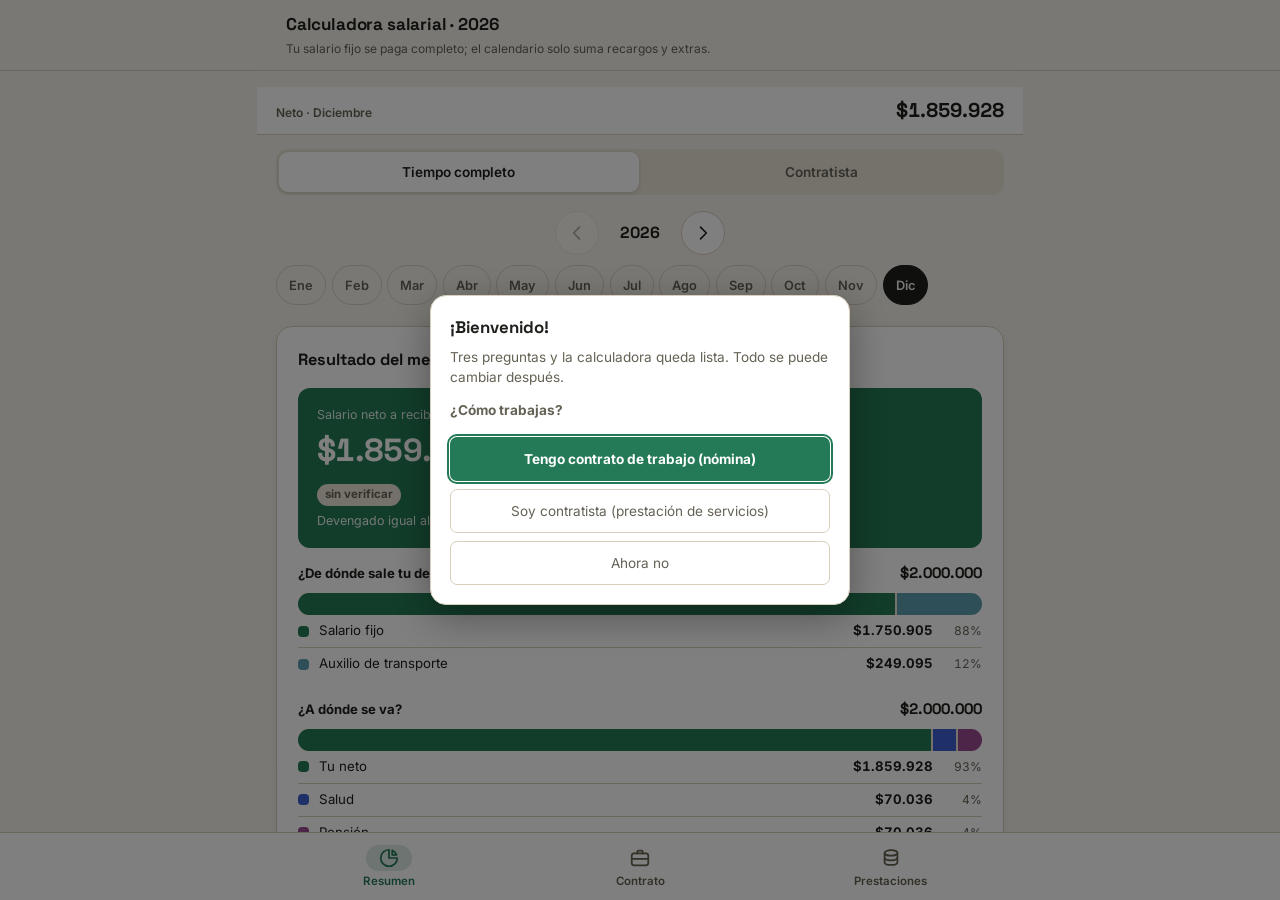
==== commit b1f5f525: "Add files via upload" ====
--- a/calculadora/index.html
+++ b/calculadora/index.html
@@ -2,8 +2,9 @@
 <html lang="es">
 <head>
 <meta charset="UTF-8">
-<script>if(window.parent===window) location.replace('../?app=calculadora'); else document.documentElement.classList.add('en-suite');   // solo funciona dentro de la suite</script>
 <meta name="viewport" content="width=device-width, initial-scale=1.0, viewport-fit=cover">
+<meta name="theme-color" content="#2A8F65">
+<meta name="description" content="Calculadora de salario neto, prestaciones y retención en la fuente para Colombia (2026).">
 <title>Calculadora de salario e ingresos · Colombia</title>
 <link rel="stylesheet" href="../suite-tema.css">
 <script src="../suite-tema.js"></script>
@@ -28,9 +29,27 @@
   }
   .mono{font-variant-numeric: tabular-nums;}
 
-
-
-
+  header.hero{
+    background:var(--surface); color:var(--text); border-bottom:1px solid var(--border);
+    padding:1rem 1.2rem .9rem;
+  }
+  .hero h1{ font-size:1.25rem; margin:0 0 .25rem; font-weight:700; letter-spacing:-0.01em; font-family:var(--font-display); }
+  .hero p{margin:0; color:var(--text-dim); font-size:.85rem; max-width:64ch;}
+
+
+  main{max-width:960px; margin:0 auto; padding:1.4rem 1.2rem 4rem;}
+
+  /* TABS PALS */
+  .tabs-main { display:flex; gap:1rem; margin-bottom:1.5rem; justify-content:center; flex-wrap: wrap;}
+  .tabs-main button {
+    flex:1; min-width: 250px; max-width:400px; padding:1rem 1rem; border-radius:10px; font-size:1rem;
+    font-weight:700; cursor:pointer; border:1px solid var(--line); background:var(--surface);
+    color:var(--ink-soft); transition:all 0.2s; box-shadow: 0 2px 4px rgba(0,0,0,0.03);
+  }
+  .tabs-main button:hover { border-color: var(--teal); }
+  .tabs-main button.active {
+    background:var(--text); color:var(--bg); border-color:var(--text); box-shadow: 0 4px 8px rgba(0,0,0,0.12);
+  }
 
   .card{
     background:var(--white);
@@ -40,6 +59,7 @@
     margin-bottom:1.1rem;
   }
   .card h2{ font-size:1.02rem; margin:0 0 1rem; font-weight:700; display:block; }
+  .card h2 .n{ color:var(--teal-dark); margin-right:.4rem; }
 
   .grid2{display:grid; grid-template-columns:1fr 1fr; gap:.9rem;}
   .grid3{display:grid; grid-template-columns:1fr 1fr 1fr; gap:.6rem;}
@@ -66,6 +86,13 @@
     border-radius:8px; padding:.65rem .8rem; font-size:.8rem; margin-bottom:.7rem;
   }
 
+  /* month tabs */
+  .months{display:flex; gap:.35rem; overflow-x:auto; padding-bottom:.3rem; margin-bottom:1rem;}
+  .months button{
+    flex:0 0 auto; background:var(--paper); border:1px solid var(--line); color:var(--ink-soft);
+    font-size:.8rem; font-weight:600; padding:.45rem .75rem; border-radius:20px; cursor:pointer;
+  }
+  .months button.active{ background:var(--text); color:var(--bg); border-color:var(--text); }
 
   .toolbar{display:flex; gap:.5rem; flex-wrap:wrap; margin-bottom:.8rem;}
   .toolbar button{
@@ -147,8 +174,8 @@
   .weekly-table{margin-top:.8rem; font-size:.8rem;}
   .weekly-table tr.over td{color:var(--coral); font-weight:700;}
 
-  footer{ max-width:var(--col); margin:0 auto; padding:0 1.2rem 1.5rem; color:var(--ink-soft); font-size:.75rem; line-height:1.6; }
-  .chip{display:inline-block; font-size:.68rem; font-weight:700; padding:.15rem .5rem; border-radius:20px; background:var(--surface-2); color:var(--ink-soft);}
+  footer{ max-width:var(--col); margin:0 auto; padding:0 1.2rem 3rem; color:var(--ink-soft); font-size:.75rem; line-height:1.6; }
+  .chip{display:inline-block; font-size:.72rem; font-weight:700; padding:.15rem .5rem; border-radius:20px; background:var(--surface-2); color:var(--ink-soft);}
   .chip.ok{background:color-mix(in srgb,var(--accent) 18%,var(--surface)); color:var(--teal-dark);}
   .chip.warn{background:color-mix(in srgb,var(--necesito) 18%,var(--surface)); color:var(--text);}
   .hero-neto{background:var(--accent); color:var(--accent-ink); border-radius:12px; padding:1.1rem 1.2rem; margin-bottom:.9rem;}
@@ -156,6 +183,7 @@
   .hero-neto .big{font-family:var(--font-display); font-size:2rem; font-weight:800; letter-spacing:-.02em; margin:.1rem 0 .4rem;}
   .hero-neto .sub{font-size:.78rem; opacity:.9; margin-top:.35rem;}
   .sum-toggle{cursor:pointer; font-size:.8rem; font-weight:600; color:var(--teal-dark); margin-bottom:.5rem;}
+  .charts .legend-list{font-size:.78rem; line-height:1.7;}
   @media(max-width:640px){ .cal-day .tag{font-size:.62rem; color:var(--ink);} }
 
   /* ---- diseño unificado con el gestor ---- */
@@ -164,15 +192,19 @@
   .tabs-main button:hover{border:none; color:var(--text);}
   .tabs-main button.active{background:var(--surface); color:var(--text); box-shadow:0 1px 4px rgba(0,0,0,.14); border:none;}
   .card{box-shadow:var(--shadow);}
+  .sticky-neto{margin:0 -16px .9rem; padding:.55rem 16px; background:var(--bg);}
+  .en-suite .backup-box{display:none;}
   /* ---- barra inferior, vistas y desglose visual ---- */
   html,body{overflow:hidden; overscroll-behavior:none;}
   body{position:fixed; inset:0; min-height:0 !important; padding-bottom:0 !important;}   /* ocupa exactamente lo visible: sin vh/dvh (se desfasan en Android al recargar) */
   #appc{height:100%; display:flex; flex-direction:column;}
   #scroller{flex:1 1 auto; min-height:0; overflow-y:auto; overflow-x:hidden; overscroll-behavior:contain; -webkit-overflow-scrolling:touch; position:relative;}
   .s-header{flex:0 0 auto;}
+  main{padding-bottom:1.5rem;}
+  footer{padding-bottom:1.5rem;}
   .vista-off{display:none !important;}
   .bnav{position:relative; flex:0 0 auto; width:100%; z-index:30; display:flex; background:var(--surface); border-top:1px solid var(--border); padding:6px max(4px, calc((100% - var(--col)) / 2 + 4px)) calc(6px + env(safe-area-inset-bottom,0px)); min-height:64px;}
-  .bnav button{flex:1; min-width:0; display:flex; flex-direction:column; align-items:center; gap:3px; background:none; border:none; border-radius:12px; color:var(--text-faint); font-family:inherit; font-size:10.5px; font-weight:600; min-height:52px; padding:6px 2px; cursor:pointer; white-space:nowrap;}
+  .bnav button{flex:1; min-width:0; display:flex; flex-direction:column; align-items:center; gap:3px; background:none; border:none; border-radius:12px; color:var(--text-faint); font-family:inherit; font-size:11.5px; font-weight:600; min-height:52px; padding:6px 2px; cursor:pointer; white-space:nowrap;}
   .bnav button svg{width:22px; height:22px;}
   .bnav button[aria-current="page"]{color:var(--accent);}
   .bnav button[aria-current="page"] .bi{background:color-mix(in srgb,var(--accent) 16%,transparent);}
@@ -254,64 +286,35 @@
   .renta-banner.falta{background:var(--surface-2);}
   .renta-meses{display:flex; flex-wrap:wrap; gap:.35rem; margin:.5rem 0 .2rem;}
   /* ---- añadidos ---- */
-  main{max-width:var(--col); margin:0 auto; padding:1rem 16px 1.5rem;}
+  html,body{overflow-x:hidden;}
+  body{padding-bottom:0;}
+  main{max-width:var(--col); margin:0 auto; padding:1rem 16px;}
+  .sticky-neto{position:sticky; top:0; z-index:20; margin:0 -1.2rem .9rem; padding:.55rem 1.2rem; background:var(--surface); border-bottom:1px solid var(--border); display:flex; align-items:baseline; justify-content:space-between; gap:.8rem;}
   .sticky-neto .l{font-size:.75rem; color:var(--text-dim); font-weight:600;}
   .sticky-neto .v{font-family:var(--font-display); font-weight:700; font-size:1.25rem; font-variant-numeric:tabular-nums;}
   .chips-turno{display:flex; gap:.4rem; flex-wrap:wrap; margin-bottom:.6rem;}
   .chips-turno button{font-size:.78rem; font-weight:600; padding:.35rem .7rem; border-radius:20px; border:1px solid var(--line); background:var(--surface); color:var(--text); cursor:pointer; display:inline-flex; align-items:center; gap:.35rem;}
   .chips-turno button.on{background:var(--text); color:var(--bg); border-color:var(--text);}
   .chips-turno .dot{width:.6rem; height:.6rem; border-radius:50%; display:inline-block;}
+  .yearbar{display:flex; align-items:center; justify-content:center; gap:.8rem; margin-bottom:.6rem;}
+  .yearbar button{background:var(--surface); border:1px solid var(--line); color:var(--text); border-radius:22px; width:44px; height:44px; cursor:pointer; display:inline-flex; align-items:center; justify-content:center;}
+  .yearbar button:disabled{opacity:.35; cursor:default;}
+  .yearbar strong{font-family:var(--font-display); min-width:3.5rem; text-align:center;}
   .sec-head{cursor:pointer; user-select:none;}
   .sec-head .arrow{float:right; font-size:.75rem; color:var(--ink-soft); font-weight:600;}
   .sec-head .chip{margin-left:.4rem; vertical-align:middle;}
+  .backup-box summary{cursor:pointer; font-weight:600; font-size:.85rem; color:var(--teal-dark);}
   .aviso-datos{background:color-mix(in srgb,var(--danger) 12%,var(--surface)); border:1px solid var(--danger); border-radius:10px; padding:.7rem .9rem; font-size:.82rem; margin-bottom:1rem;}
   .aviso-datos button{margin-top:.4rem;}
   .panel-soft{background:var(--surface-2); padding:1rem; border-radius:10px; border:1px solid var(--border);}
-  .tabs-main button, .toolbar button, .small-del{min-height:40px;}
+  .tabs-main button, .toolbar button, .months button, .small-del{min-height:40px;}
   .small-del{min-width:40px;}
   input.err{border-color:var(--danger);}
   button{font-family:inherit;}
-  /* ---- barra fija del neto: en el Resumen flota y solo aparece al pasar la tarjeta verde ---- */
-  .sticky-neto{position:sticky; top:0; z-index:20; margin:0 -16px .9rem;}
-  .sticky-neto .sn-in{padding:.55rem 16px; background:var(--surface); border-bottom:1px solid var(--border); display:flex; align-items:baseline; justify-content:space-between; gap:.8rem;}
-  .sticky-neto.flotante{height:0; margin:0 -16px;}
-  .sticky-neto.flotante .sn-in{position:absolute; left:0; right:0; top:0; box-shadow:0 6px 16px rgba(0,0,0,.08); transition:opacity .18s, transform .18s;}
-  .sticky-neto.flotante.oculta .sn-in{opacity:0; transform:translateY(-110%); pointer-events:none;}
-  .s-header .s-sub{white-space:nowrap; overflow:hidden; text-overflow:ellipsis;}
-  /* ---- selector de mes ---- */
-  .mes-bar{display:flex; align-items:center; gap:8px; margin-bottom:.9rem; position:relative;}
-  .mes-nav{flex:0 0 auto; width:44px; height:44px; border-radius:22px; border:1px solid var(--line); background:var(--surface); color:var(--text); display:inline-flex; align-items:center; justify-content:center; cursor:pointer;}
-  .mes-nav:disabled{opacity:.35; cursor:default;}
-  .mes-actual{flex:1; min-height:44px; border-radius:12px; border:1px solid var(--line); background:var(--surface); color:var(--text); font-family:var(--font-display); font-size:1rem; font-weight:700; display:inline-flex; align-items:center; justify-content:center; gap:.45rem; cursor:pointer;}
-  .mes-actual[aria-expanded="true"] .mes-chev{transform:rotate(180deg);}
-  .mes-chev{display:inline-flex; color:var(--text-dim); transition:transform .15s;}
-  #mesVerif[hidden]{display:none;}   /* .chip define display: sin esto el atributo hidden no lo ocultaba */
-  .mes-pop{position:absolute; top:calc(100% + 6px); left:0; right:0; z-index:35; background:var(--surface); border:1px solid var(--border); border-radius:14px; padding:10px; box-shadow:0 14px 34px rgba(0,0,0,.22);}
-  .mes-pop[hidden]{display:none;}
-  .mes-pop-anio{display:flex; align-items:center; justify-content:space-between; margin-bottom:8px;}
-  .mes-pop-anio strong{font-family:var(--font-display); font-size:1.05rem;}
-  .mes-grid{display:grid; grid-template-columns:repeat(4,1fr); gap:6px;}
-  .mes-grid button{min-height:44px; border-radius:10px; border:1px solid var(--line); background:var(--bg); color:var(--text); font-family:inherit; font-size:.85rem; font-weight:600; cursor:pointer;}
-  .mes-grid button.hoy{border-color:var(--accent);}
-  .mes-grid button.on{background:var(--text); color:var(--bg); border-color:var(--text);}
-  /* ---- aumentos de salario ---- */
-  .btn-aumento{display:inline-flex; align-items:center; gap:.4rem; min-height:44px;}
-  .aum-box{background:var(--surface-2); border:1px solid var(--line); border-radius:10px; padding:.7rem .85rem; margin-bottom:.6rem;}
-  .aum-tit{font-size:.78rem; font-weight:700; color:var(--ink-soft); margin-bottom:.3rem;}
-  .aum-fila{display:flex; justify-content:space-between; gap:.6rem; font-size:.85rem; padding:.3rem 0; border-bottom:1px solid var(--line);}
-  .aum-fila b{font-variant-numeric:tabular-nums; white-space:nowrap;}
-  .aum-fila.actual{border-bottom:none; font-weight:700;}
-  .aum-quitar{display:flex; flex-wrap:wrap; gap:.2rem .8rem; margin-top:.3rem;}
-  /* ---- renta: lo que falta ---- */
-  .renta-check{list-style:none; margin:.55rem 0 0; padding:0; font-size:.84rem; line-height:1.45;}
-  .renta-check li{position:relative; padding:.22rem 0 .22rem 1.5rem;}
-  .renta-check li::before{position:absolute; left:0; top:.2rem; width:1.1rem; text-align:center; font-weight:800;}
-  .renta-check li.ok::before{content:'✓'; color:var(--accent-dark);}
-  .renta-check li.pend::before{content:'•'; color:var(--necesito); font-size:1.2rem; line-height:1;}
-  .renta-check li.info::before{content:'…'; color:var(--ink-soft);}
 </style>
 </head>
 <body>
+<script>if(window.parent!==window) document.documentElement.classList.add("en-suite");</script>
 
 <div id="appc">
 <header class="s-header">
@@ -320,8 +323,8 @@
     <span id="navSlotL"></span>
     <div>
       <h1 class="s-title">Calculadora salarial · <span id="anioTitulo"></span></h1>
-      <p class="s-sub" id="heroTextEmpleado">Neto, prestaciones y renta</p>
-      <p class="s-sub" id="heroTextContratista" style="display:none;">Prestación de servicios: aportes y retención</p>
+      <p class="s-sub" id="heroTextEmpleado">Tu salario fijo se paga completo; el calendario solo suma recargos y extras.</p>
+      <p class="s-sub" id="heroTextContratista" style="display:none;">Independientes: aportes sobre el 40% del contrato (IBC).</p>
     </div>
     </div>
     <span id="navSlotR"></span>
@@ -332,10 +335,9 @@
 <main>
   <div id="avisoDatos"></div>
   <div id="modalGestor" class="mg-overlay" hidden></div>
-  <div id="modalAumento" class="mg-overlay" hidden></div>
   <div id="asistente" class="mg-overlay" hidden role="dialog" aria-modal="true" aria-label="Asistente de inicio"></div>
   <div id="toastCalc" class="toast-calc" hidden></div>
-  <div class="sticky-neto" id="stickyNeto"><div class="sn-in"><span class="l" id="stickyLbl">Neto</span><span class="v mono" id="stickyVal">$0</span></div></div>
+  <div class="sticky-neto" id="stickyNeto"><span class="l" id="stickyLbl">Neto</span><span class="v mono" id="stickyVal">$0</span></div>
 
   <div class="tabs-main" id="tabsMain">
     <button id="btnTabEmpleado" class="active" onclick="switchMainTab('empleado')">Tiempo completo</button>
@@ -343,13 +345,8 @@
   </div>
 
   <div class="mes-bar" id="mesBar">
-    <button type="button" class="mes-nav" id="mesPrev" aria-label="Mes anterior"></button>
-    <button type="button" class="mes-actual" id="mesActual" aria-haspopup="true" aria-expanded="false" aria-controls="mesPop"><span id="mesActualTxt"></span><span class="chip ok" id="mesVerif" hidden>✓</span><span class="mes-chev" id="mesChev"></span></button>
-    <button type="button" class="mes-nav" id="mesNext" aria-label="Mes siguiente"></button>
-    <div class="mes-pop" id="mesPop" hidden>
-      <div class="mes-pop-anio"><button type="button" class="mes-nav" id="popAnioPrev" aria-label="Año anterior"></button><strong id="popAnio"></strong><button type="button" class="mes-nav" id="popAnioNext" aria-label="Año siguiente"></button></div>
-      <div class="mes-grid" id="mesGrid"></div>
-    </div>
+          <div class="yearbar" id="yearBar"><button type="button" id="yearPrev" aria-label="Año anterior"></button><strong id="yearLabel"></strong><button type="button" id="yearNext" aria-label="Año siguiente"></button></div>
+      <div class="months" id="monthTabs"></div>
   </div>
 
   <!-- ================= VISTA: CONTRATISTA ================= -->
@@ -366,11 +363,10 @@
         <div class="field">
           <label for="retefuenteTipo">Retención en la fuente</label>
           <select id="retefuenteTipo">
-            <option value="tabla">Tabla del art. 383: no tengo 2 o más trabajadores (lo más común)</option>
-            <option value="0.11">Honorarios con 2 o más trabajadores · no declarante (11%)</option>
-            <option value="0.10">Honorarios con 2 o más trabajadores · declarante (10%)</option>
-            <option value="0.06">Servicios generales (manual/técnico) · no declarante (6%)</option>
-            <option value="0.04">Servicios generales (manual/técnico) · declarante (4%)</option>
+            <option value="0.11">Honorarios - No declarante de renta (11%)</option>
+            <option value="0.10">Honorarios - Declarante de renta (10%)</option>
+            <option value="0.06">Servicios generales (manual/técnico) - No declarante (6%)</option>
+            <option value="0.04">Servicios generales (manual/técnico) - Declarante (4%)</option>
             <option value="custom">Personalizado (Monto exacto en pesos)</option>
             <option value="0">No aplica / No me retienen (0%)</option>
           </select>
@@ -382,9 +378,8 @@
           <details class="info-banner" style="margin-top:.5rem; padding:.5rem .8rem;">
             <summary style="cursor:pointer; font-weight:600; outline:none;">¿No sabes cuál elegir? Guía rápida aquí</summary>
             <div style="margin-top:.6rem; font-size:.8rem; line-height:1.5;">
-              <p style="margin-top:0;"><strong>Tabla del art. 383 (lo más común):</strong> si eres persona natural y le informas a quien te contrata que no tienes 2 o más trabajadores vinculados a tu actividad, la retención se calcula como la de un empleado: se restan tus aportes y el 25 % exento, y si la base queda por debajo de 95 UVT no te retienen.</p>
-              <p><strong>1. Honorarios (trabajo intelectual):</strong> predomina el conocimiento o la creatividad. <em>Ej: desarrolladores, ingenieros, consultores, diseñadores, abogados, contadores, médicos.</em></p>
-              <p><strong>2. Servicios generales (trabajo manual/mecánico):</strong> predomina la labor física o la destreza manual. <em>Ej: mantenimiento, limpieza, transporte, construcción, reparaciones.</em> Solo se retiene si el pago es de <span data-cfg="baseServ"></span> o más.</p>
+              <p style="margin-top:0;"><strong>1. Honorarios (trabajo intelectual):</strong> predomina el conocimiento o la creatividad. <em>Ej: desarrolladores, ingenieros, consultores, diseñadores, abogados, contadores, médicos.</em></p>
+              <p><strong>2. Servicios generales (trabajo manual/mecánico):</strong> predomina la labor física o la destreza manual. <em>Ej: mantenimiento, limpieza, transporte, construcción, reparaciones.</em> Solo se retiene si la base supera <span data-cfg="base4uvt"></span> (4 UVT).</p>
               <p><strong>3. Personalizado:</strong> úsalo si tu empresa te descuenta un monto fijo en pesos y prefieres ingresarlo directamente.</p>
               <p style="margin-bottom:0;"><strong>4. No aplica:</strong> si quien te contrata no está obligado a retener o tienes una exención específica.</p>
             </div>
@@ -449,11 +444,6 @@
         </div>
         <div class="hint">Si ya recibes pensión de vejez no tienes que seguir cotizando a pensión, así que se quita ese descuento y el Fondo de Solidaridad Pensional. La salud sí se sigue pagando. Si tu pensión es por invalidez o por sustitución, las reglas son distintas: déjalo desmarcado y consúltalo.</div>
       </div>
-
-        <div class="field transicion-box" style="margin-top:.2rem; display:none;">
-          <div class="check-row"><input type="checkbox" class="chk-transicion" id="transicionCon"><span style="font-size:.85rem; font-weight:600;">Estoy en el régimen de transición pensional</span></div>
-          <div class="hint">Desde el 1 de abril de 2027 rige la reforma pensional (Ley 2381 de 2024). Si a esa fecha tenías 750 semanas cotizadas (mujeres) o 900 (hombres), sigues con las reglas anteriores: márcalo. Si no, el Fondo de Solidaridad Pensional sube (1,5 % a 3 % desde 4 SMLMV).</div>
-        </div>
     </section>
 
     <section class="card" data-vista="resumen">
@@ -633,13 +623,9 @@
       <p class="hint" id="modoHint" style="margin-top:-.4rem;"></p>
       <div class="grid2">
         <div class="field">
-          <label for="salarioBase">Salario mensual actual (COP)</label>
+          <label for="salarioBase">Salario mensual base (COP)</label>
           <input type="text" inputmode="numeric" id="salarioBase" value="1.750.905">
-          <div class="hint">Es tu sueldo fijo: se paga completo todos los meses (incluidos fines de semana). Solo sube si trabajas de noche, en festivo/domingo o haces horas extra. Si te subieron el sueldo, usa «Registrar aumento o ascenso»: así los meses anteriores conservan el salario de antes.</div>
-        </div>
-        <div class="field aumentos" style="grid-column:1 / -1;">
-          <div id="aumentosLista"></div>
-          <button class="ghost btn-aumento" type="button" id="btnAumento">Registrar aumento o ascenso</button>
+          <div class="hint">Es tu sueldo fijo: se paga completo todos los meses (incluidos fines de semana). Solo sube si trabajas de noche, en festivo/domingo o haces horas extra.</div>
         </div>
         <div class="field" data-adv>
           <label for="jornadaPactada">Horas ordinarias pactadas por día</label>
@@ -651,12 +637,12 @@
           <input type="number" id="almuerzo" value="1" min="0" max="3" step="0.25">
         </div>
         <div class="field">
-          <label for="auxTransporte">Auxilio de transporte o de conectividad</label>
+          <label for="auxTransporte">Auxilio de transporte</label>
           <div class="check-row">
             <input type="checkbox" id="auxTransporte">
             <span id="auxTransporteLabel" style="font-size:.85rem;"></span>
           </div>
-          <div class="hint">Aplica solo si tu ingreso del mes (salario + comisiones) no supera 2 SMLMV (<span data-cfg="dosSmlmv"></span>). Si trabajas desde casa, la empresa paga en su lugar el auxilio de conectividad, por el mismo valor. Desmárcalo si no recibes ninguno de los dos.</div>
+          <div class="hint">Aplica solo si tu ingreso del mes (salario + comisiones) no supera 2 SMLMV (<span data-cfg="dosSmlmv"></span>). Aunque esté desmarcado, vuelve a aplicar solo cuando marques la casilla.</div>
         </div>
         <div class="field">
           <label for="fechaIngreso">Fecha de ingreso a la empresa</label>
@@ -669,11 +655,6 @@
             <span style="font-size:.85rem; font-weight:600;">Ya estoy pensionado por vejez</span>
           </div>
           <div class="hint">Si ya recibes pensión de vejez no tienes que seguir cotizando a pensión, así que se quita ese descuento y el Fondo de Solidaridad Pensional. La salud sí se sigue pagando. Si tu pensión es por invalidez o por sustitución, las reglas son distintas: déjalo desmarcado y consúltalo.</div>
-        </div>
-
-        <div class="field transicion-box" style="grid-column: 1 / -1; margin-top:.2rem; display:none;">
-          <div class="check-row"><input type="checkbox" class="chk-transicion" id="transicionEmp"><span style="font-size:.85rem; font-weight:600;">Estoy en el régimen de transición pensional</span></div>
-          <div class="hint">Desde el 1 de abril de 2027 rige la reforma pensional (Ley 2381 de 2024). Si a esa fecha tenías 750 semanas cotizadas (mujeres) o 900 (hombres), sigues con las reglas anteriores: márcalo. Si no, el Fondo de Solidaridad Pensional sube (1,5 % a 3 % desde 4 SMLMV).</div>
         </div>
         <div class="field" data-adv style="grid-column: 1 / -1; margin-top:.4rem;">
           <div class="check-row">
@@ -747,7 +728,6 @@
             <input type="checkbox" id="tieneDependientes">
             <span style="font-size:.85rem; font-weight:600;">Tengo dependientes económicos</span>
           </div>
-        <div id="numDependientesRow" style="display:none; margin-top:.55rem;"><label for="numDependientes">¿Cuántos dependientes tienes?</label><select id="numDependientes"><option value="1">1</option><option value="2">2</option><option value="3">3</option><option value="4">4</option><option value="5">5 o más</option></select></div>
         <div id="aplicaDependientesRow" class="check-row" style="display:none; margin-top:.55rem;"><input type="checkbox" id="aplicaDependientes" checked><span style="font-size:.82rem;">Mi empresa ya me lo aplica en la retención</span></div>
           <div class="hint" style="margin-top:.4rem;">Deducción del 10% del ingreso, tope 32 UVT/mes (<span data-cfg="tope32"></span>).</div>
         </div>
@@ -780,8 +760,8 @@
       <p class="hint" style="margin:.4rem 0 .9rem;">Estimación de lo que te deben al retirarte. Cambia según el contrato y la empresa: confírmalo con ellos.</p>
       <div class="grid2">
         <div class="field"><label for="liqRetiro">Fecha de retiro</label><input type="date" id="liqRetiro"></div>
-        <div class="field"><label for="liqTipo">Tipo de contrato</label><select id="liqTipo"><option value="indefinido">Término indefinido</option><option value="fijo">Término fijo</option><option value="obra">Obra o labor</option></select></div>
-        <div class="field" id="liqFinBox" style="display:none;"><label for="liqFin" id="liqFinLbl">Fecha en que termina el contrato</label><input type="date" id="liqFin"></div>
+        <div class="field"><label for="liqTipo">Tipo de contrato</label><select id="liqTipo"><option value="indefinido">Término indefinido</option><option value="fijo">Término fijo</option></select></div>
+        <div class="field" id="liqFinBox" style="display:none;"><label for="liqFin">Fecha en que termina el contrato</label><input type="date" id="liqFin"></div>
         <div class="field"><label for="liqCausa">¿Cómo termina?</label><select id="liqCausa"><option value="sin_justa">La empresa lo termina sin justa causa</option><option value="otra">Renuncia, mutuo acuerdo o justa causa</option></select></div>
         <div class="field"><label for="liqExtras">Promedio mensual de extras, recargos o comisiones (opcional)</label><input type="text" inputmode="numeric" id="liqExtras" value="0"></div>
       </div>
@@ -797,6 +777,14 @@
     <div id="previosBox"></div>
   </section>
 
+      <details class="card backup-box" data-vista="contrato">
+    <summary>Copia de seguridad de mis datos</summary>
+    <p class="hint" style="margin:.7rem 0;">Tus datos se guardan solo en este dispositivo (sin servidores ni contraseñas). Si limpias el navegador o cambias de equipo podrían perderse: exporta un backup de vez en cuando y guárdalo en tu correo o nube.</p>
+    <div class="row-actions">
+      <button class="ghost" type="button" onclick="exportarDatos()">Exportar datos (backup)</button>
+      <button class="ghost" type="button" onclick="importarDatosPrompt()">Importar datos</button>
+    </div>
+  </details>
   </div>
 </main>
 
@@ -823,7 +811,6 @@
 const cleanText = (v,max) => (typeof v==='string'||typeof v==='number') ? String(v).slice(0,max||80) : '';
 const numOr = (v,d) => { const n=Number(v); return Number.isFinite(n)?n:d; };
 const fmtCOP = n => '$'+Math.round(n||0).toLocaleString('es-CO');
-const pctCO = (x, dec) => (x*100).toFixed(dec).replace('.',',')+' %';   // 1,5 % (coma decimal, como en Colombia)
 const DATE_RE = /^\d{4}-\d{2}-\d{2}$/, MONTH_RE = /^\d{4}-\d{2}$/;
 const HM_RE = /^([01]?\d|2[0-3]):([0-5]\d)$/;
 function normHM(s){ const m = HM_RE.exec(String(s||'').trim()); return m ? pad(+m[1])+':'+m[2] : ''; }
@@ -831,7 +818,17 @@
 // ---------- Almacenamiento seguro (JSON dañado nunca deja la pantalla en blanco) ----------
 const corruptos = [];
 function lsRaw(k){ try{ return localStorage.getItem(k); }catch(e){ return null; } }
-function lsSet(k,v){ try{ localStorage.setItem(k, typeof v==='string' ? v : JSON.stringify(v)); }catch(e){} }
+let guardadoFallo = false;
+/* Si el navegador no deja guardar (almacenamiento lleno), se avisa con una franja fija: antes se perdían los cambios en silencio. */
+function avisoGuardado(ok){
+  if(ok){ if(guardadoFallo){ guardadoFallo = false; const b = document.getElementById('saveFailBar'); if(b) b.remove(); } return; }
+  if(guardadoFallo) return; guardadoFallo = true;
+  const b = document.createElement('div'); b.id = 'saveFailBar'; b.setAttribute('role','alert');
+  b.style.cssText = 'position:fixed;left:8px;right:8px;top:8px;z-index:300;background:var(--danger);color:#fff;border-radius:12px;padding:12px 14px;font-size:13.5px;line-height:1.45;box-shadow:0 6px 20px rgba(0,0,0,.35);';
+  b.textContent = 'No se pudo guardar: el almacenamiento de este navegador está lleno. Tus últimos cambios NO están guardados. Haz un respaldo (menú ⋯ → Exportar respaldo) y borra datos que ya no necesites.';
+  (document.body||document.documentElement).appendChild(b);
+}
+function lsSet(k,v){ try{ localStorage.setItem(k, typeof v==='string' ? v : JSON.stringify(v)); if(guardadoFallo) avisoGuardado(true); }catch(e){ avisoGuardado(false); } }
 function lsGet(k, fallback){
   const raw = lsRaw(k);
   if(raw==null) return fallback;
@@ -869,9 +866,6 @@
 
 // ---------- Tarifas que cambian por fecha (Ley 2101 de 2021 y Ley 2466 de 2025) ----------
 const RECARGO_DOMFEST_ESCALA = [['2000-01-01',0.75],['2025-07-01',0.80],['2026-07-01',0.90],['2027-07-01',1.00]];
-// Base mínima para retener por servicios: Decreto 572 de 2025 (2 UVT), suspendido del 8-may al 30-jun-2026 y vigente otra vez desde el 1-jul-2026
-const BASE_SERVICIOS_UVT = [['2000-01-01',4],['2025-06-01',2],['2026-05-08',4],['2026-07-01',2]];
-const baseServiciosUVT = () => escalaEn(BASE_SERVICIOS_UVT, isoDe(new Date()));
 const JORNADA_SEMANAL_ESCALA = [['2000-01-01',48],['2023-07-15',47],['2024-07-15',46],['2025-07-15',44],['2026-07-15',42]];
 const NOCTURNO_DESDE_ESCALA  = [['2000-01-01',21],['2025-12-25',19]];
 function escalaEn(escala, iso){ let v = escala[0][1]; for(const [d,val] of escala){ if(iso>=d) v = val; } return v; }
@@ -915,7 +909,8 @@
 const MESES = ["Enero","Febrero","Marzo","Abril","Mayo","Junio","Julio","Agosto","Septiembre","Octubre","Noviembre","Diciembre"];
 const DOW = ["Lun","Mar","Mié","Jue","Vie","Sáb","Dom"];
 const DEFAULT_PRESETS = {
-  colombia:{label:"Oficina", start:"08:00", end:"17:00", color:"#1F9D8A", sinRecargo:false},
+  colombia:{label:"Colombia", start:"08:00", end:"17:00", color:"#1F9D8A", sinRecargo:false},
+  alaska:{label:"Alaska", start:"11:00", end:"20:00", color:"#3B7DD8", sinRecargo:false},
   vacaciones:{label:"Vacaciones", start:"08:00", end:"17:00", color:"#9B6BC7", sinRecargo:true}
 };
 const PRESETS_PROTEGIDOS = ['vacaciones'];
@@ -926,11 +921,12 @@
 let currentMonth = new Date().getMonth();
 let selectedKey = null, multiMode = false, multiSelected = new Set();
 let workdays = {}, historialPrima = {}, comisionesPorMes = {}, interesesEneroVal = 0, ajustesBanco = {};
-let shiftPresets = {}, appConfig = {}, auxPref = true, histSal = [];   // histSal: salarios anteriores [{hasta, salario, motivo}], del más viejo al más nuevo
+let shiftPresets = {}, appConfig = {}, auxPref = true;
 let modo = 'avanzado', pensionado = false, ultimoNetoCalculado = 0, ultimoNetoMostrado = 0, ultimoDesglose = {}, verifBancoMesMostrado = null, retencionActual = 0;
 let ENT = null, _mesCache = {};
 const colapsadas = lsGet('co_colapsadas', {});
 const K = n => `co${ANIO}_${n}`;
+const EN_SUITE = (function(){ try{ return window.parent !== window; }catch(e){ return true; } })();
 let previos = {tipo:'neto', meses:{}, liquidacion:0, totalCert:0};
 let antesGestor = {compras:0, tarjeta:0, consignaciones:0, completo:false};
 let docsMarcados = {};   // ingresos de empleos anteriores (solo para la declaración de renta)
@@ -977,19 +973,13 @@
     out[k] = { esperado:numOr(a.esperado,0), real:numOr(a.real,0), diferencia:numOr(a.diferencia,0) }; });
   return out;
 }
-const CFG_STR = ['migRet','numDependientes','aporteVol','aporteVolTipo','procRetencion','retencionPct','vacSaldoIni','vacCompensadas','modo','salarioBase','jornadaPactada','almuerzo','valorContrato','retefuenteTipo','retefuenteCustomValor','nivelARL','ccfRateSelect','ccfCustomValor','interesesVivienda','pagoPrepagada','viviendaDesde','viviendaAntes','prepagadaDesde'];
-const CFG_BOOL = ['transicionPensional','aplicaVivienda','aplicaPrepagada','aplicaDependientes','salarioIntegral','sabadoHabil','pensionado','pagaCajaEmpresa','pagoMesVencido','pagaARL','pagaCCF','tieneVivienda','tienePrepagada','tieneDependientes','auxPref'];
+const CFG_STR = ['aporteVol','aporteVolTipo','procRetencion','retencionPct','vacSaldoIni','vacCompensadas','modo','salarioBase','jornadaPactada','almuerzo','valorContrato','retefuenteTipo','retefuenteCustomValor','nivelARL','ccfRateSelect','ccfCustomValor','interesesVivienda','pagoPrepagada','viviendaDesde','viviendaAntes','prepagadaDesde'];
+const CFG_BOOL = ['aplicaVivienda','aplicaPrepagada','aplicaDependientes','salarioIntegral','sabadoHabil','pensionado','pagaCajaEmpresa','pagoMesVencido','pagaARL','pagaCCF','tieneVivienda','tienePrepagada','tieneDependientes','auxPref'];
 function sanitizeConfig(obj){
   const out = {}; if(!isObj(obj)) return out;
   CFG_STR.forEach(k=>{ if(typeof obj[k]==='string' || typeof obj[k]==='number') out[k] = cleanText(obj[k],24); });
   CFG_BOOL.forEach(k=>{ if(typeof obj[k]==='boolean') out[k] = obj[k]; });
   if(typeof obj.fechaIngreso==='string' && (obj.fechaIngreso===''||DATE_RE.test(obj.fechaIngreso))) out.fechaIngreso = obj.fechaIngreso;
-  if(Array.isArray(obj.historialSalario)){
-    const vistos = new Set();
-    out.historialSalario = obj.historialSalario.filter(h=>isObj(h) && DATE_RE.test(h.hasta) && Number.isFinite(Number(h.salario)) && Number(h.salario)>0 && Number(h.salario)<=1e10)
-      .map(h=>({hasta:h.hasta, salario:Math.round(Number(h.salario)), motivo: h.motivo==='ascenso' ? 'ascenso' : 'aumento'}))
-      .sort((a,b)=>a.hasta.localeCompare(b.hasta)).filter(h=>!vistos.has(h.hasta) && vistos.add(h.hasta)).slice(-40);
-  }
   return out;
 }
 
@@ -1041,7 +1031,7 @@
 function saveIngresoGestor(){ lsSet(K('ingreso_gestor'), ingresoGestor); }
 
 // ---------- Configuración de pantalla <-> almacenamiento ----------
-const SEL_DEFAULTS = { retefuenteTipo:'tabla', nivelARL:'0.00522', ccfRateSelect:'0.02' };
+const SEL_DEFAULTS = { retefuenteTipo:'0.11', nivelARL:'0.00522', ccfRateSelect:'0.02' };
 function aplicarConfig(){
   const c = appConfig;
   $('salarioBase').value = c.salarioBase || fmtNumPlain(SMLMV);
@@ -1049,9 +1039,6 @@
   $('almuerzo').value = c.almuerzo===undefined ? '1' : c.almuerzo;
   $('fechaIngreso').value = c.fechaIngreso || '';
   pensionado = !!c.pensionado; $('pensionadoEmp').checked = pensionado; $('pensionadoCon').checked = pensionado;
-  $('transicionEmp').checked = $('transicionCon').checked = !!c.transicionPensional;
-  histSal = Array.isArray(c.historialSalario) ? c.historialSalario.map(h=>Object.assign({}, h)) : [];
-  $('numDependientes').value = /^[1-5]$/.test(c.numDependientes||'') ? c.numDependientes : '1';
   $('pagaCajaEmpresa').checked = !!c.pagaCajaEmpresa;
   $('pagoMesVencido').checked = !!c.pagoMesVencido;
   auxPref = c.auxPref!==false;
@@ -1083,8 +1070,7 @@
     ccfRateSelect:$('ccfRateSelect').value, ccfCustomValor:$('ccfCustomValor').value,
     salarioIntegral:$('salarioIntegral').checked, aporteVolTipo:$('aporteVolTipo').value, aporteVol:$('aporteVol').value,
     procRetencion:$('procRetencion').value, retencionPct:$('retencionPct').value,
-    vacSaldoIni:$('vacSaldoIni').value, vacCompensadas:$('vacCompensadas').value, sabadoHabil:$('sabadoHabil').checked, modo,
-    transicionPensional:$('transicionEmp').checked, numDependientes:$('numDependientes').value, historialSalario:histSal, migRet:'1'
+    vacSaldoIni:$('vacSaldoIni').value, vacCompensadas:$('vacCompensadas').value, sabadoHabil:$('sabadoHabil').checked, modo
   };
   lsSet('co_config', appConfig);
 }
@@ -1117,14 +1103,9 @@
   if(m<im) return 0; if(m>im) return 30;
   return Math.max(0, 31-id);
 }
-// Fondo de Solidaridad Pensional. Desde el 1-abr-2027 rige la Ley 2381 de 2024 (sentencia C-264 de 2026) para quien NO quedó
-// en el régimen de transición (750 semanas mujeres / 900 hombres): 1,5 % a 3 %. Antes de esa fecha (o en transición) sigue la Ley 797 de 2003.
-const REFORMA_PENSIONAL_DESDE = '2027-04-01';
-function fspRate(ibc, fecha){
-  const m = ibc/SMLMV, iso = isoDe(fecha || new Date());
-  if(m<4) return 0;
-  if(iso>=REFORMA_PENSIONAL_DESDE && !appConfig.transicionPensional){ if(m<7) return 0.015; if(m<11) return 0.018; if(m<19) return 0.025; if(m<=20) return 0.028; return 0.03; }
-  if(m<16) return 0.01; if(m<17) return 0.012; if(m<18) return 0.014; if(m<19) return 0.016; if(m<20) return 0.018;
+function fspRate(ibc){
+  const m = ibc/SMLMV;
+  if(m<4) return 0; if(m<16) return 0.01; if(m<17) return 0.012; if(m<18) return 0.014; if(m<19) return 0.016; if(m<20) return 0.018;
   return 0.02;
 }
 // Retención art. 383 ET (valores enteros de la tabla oficial, en UVT)
@@ -1221,83 +1202,11 @@
   const v = $('aporteVolTipo').value==='pct' ? parseFloat(raw.replace(',','.')) : parseFloat(raw.replace(/\./g,'').replace(/\s/g,'').replace(',','.'));
   return Number.isFinite(v) && v>0 ? v : 0;
 }
-// ---------- Salario por fecha (aumentos y ascensos) ----------
-// El campo «Salario» es el salario ACTUAL; cada aumento guarda hasta qué día rigió el salario anterior.
-function salarioEn(f){
-  const iso = typeof f==='string' ? f : isoDe(f);
-  for(const h of histSal){ if(iso <= h.hasta) return h.salario; }
-  return ENT ? ENT.salarioBase : getMoney('salarioBase');
-}
-const fechaComercial = (m, d) => new Date(ANIO, m, Math.min(d, new Date(ANIO, m+1, 0).getDate()));   // mes de 30 días: el 29 y 30 de febrero caen el último día
-function promedioSalario(desde, hasta){   // promedio diario del salario entre dos fechas (inclusive)
-  if(!histSal.length) return salarioEn(hasta);
-  let t = 0, n = 0; for(const d = new Date(desde); d <= hasta; d.setDate(d.getDate()+1)){ t += salarioEn(d); n++; }
-  return n ? t/n : salarioEn(hasta);
-}
-const diaSiguiente = iso => { const d = new Date(iso+'T00:00:00'); d.setDate(d.getDate()+1); return isoDe(d); };
-const diaAnterior = iso => { const d = new Date(iso+'T00:00:00'); d.setDate(d.getDate()-1); return isoDe(d); };
-// ---------- Registrar un aumento o ascenso ----------
-function fechaCorta(iso){ const d = new Date(iso+'T00:00:00'); return `${d.getDate()} ${MESES[d.getMonth()].slice(0,3).toLowerCase()} ${d.getFullYear()}`; }
-function renderAumentos(){
-  const box = $('aumentosLista'); if(!box) return;
-  if(!histSal.length){ box.innerHTML = ''; return; }
-  const actual = getMoney('salarioBase'), n = histSal.length;
-  const filas = histSal.map((h,i)=>`<div class="aum-fila"><span>${i ? 'Del '+fechaCorta(diaSiguiente(histSal[i-1].hasta))+' al ' : 'Hasta el '}${fechaCorta(h.hasta)}</span><b>${fmtCOP(h.salario)}</b></div>`).join('')
-    + `<div class="aum-fila actual"><span>Desde el ${fechaCorta(diaSiguiente(histSal[n-1].hasta))} · actual</span><b>${fmtCOP(actual)}</b></div>`;
-  const quitar = histSal.map((h,i)=>`<button type="button" class="small-del" data-quitar-aum="${i}">Quitar el ${h.motivo} del ${fechaCorta(diaSiguiente(h.hasta))}</button>`).join('');
-  box.innerHTML = `<div class="aum-box"><div class="aum-tit">Tu historial de salario</div>${filas}<div class="aum-quitar">${quitar}</div></div>`;
-}
-function cerrarAumento(){ $('modalAumento').hidden = true; $('modalAumento').innerHTML = ''; }
-function abrirAumento(){
-  const box = $('modalAumento'), actual = getMoney('salarioBase'), hoy = new Date(), sig = isoDe(new Date(hoy.getFullYear(), hoy.getMonth()+1, 1));
-  const inicio = histSal.length ? diaSiguiente(histSal[histSal.length-1].hasta) : ($('fechaIngreso').value || '');   // primer día del salario actual
-  let motivo = 'aumento';
-  box.innerHTML = `<div class="mg-box" role="dialog" aria-modal="true" aria-labelledby="aumT"><h3 id="aumT">Aumento o ascenso</h3>
-    <p>Hoy ganas <b>${fmtCOP(actual)}</b>. Los meses anteriores a la fecha que elijas conservan ese salario.</p>
-    <div class="modo-switch" role="group" aria-label="Tipo de cambio" style="margin:.2rem 0 .8rem;"><button type="button" data-mot="aumento" aria-pressed="true">Aumento</button><button type="button" data-mot="ascenso" aria-pressed="false">Ascenso</button></div>
-    <div class="field"><label for="aumValor">Nuevo salario mensual (COP)</label><input type="text" inputmode="numeric" id="aumValor" placeholder="Ej: 9.000.000" autocomplete="off"></div>
-    <div class="field"><label for="aumFecha">¿Desde qué fecha rige?</label><input type="date" id="aumFecha" value="${sig}" ${inicio ? `min="${diaSiguiente(inicio)}"` : ''}>
-      <div class="hint">Si empezó a mitad de mes, pon el día exacto: ese mes se paga por días con cada salario.</div></div>
-    <div id="aumResumen" class="info-banner" style="margin:.2rem 0 0;"></div>
-    <div class="mg-actions"><button class="primary" type="button" id="aumOk">Confirmar</button><button class="ghost" type="button" id="aumNo">Cancelar</button></div></div>`;
-  box.hidden = false;
-  const resumen = ()=>{
-    const v = getMoney('aumValor'), f = $('aumFecha').value;
-    $('aumResumen').innerHTML = (!v || !DATE_RE.test(f)) ? 'Escribe el nuevo salario y la fecha desde la que rige.'
-      : `Desde el <b>${esc(fechaLarga(new Date(f+'T00:00:00')))}</b> tu salario pasa de ${fmtCOP(actual)} a <b>${fmtCOP(v)}</b> (${v>=actual?'+':'−'}${(Math.abs(v-actual)/actual*100).toFixed(1).replace('.',',')} %). Lo anterior a esa fecha sigue con ${fmtCOP(actual)}.`;
-  };
-  $('aumValor').addEventListener('input', e=>{ bancoFormatInput(e.target); resumen(); });
-  $('aumFecha').addEventListener('input', resumen); resumen();
-  box.querySelectorAll('[data-mot]').forEach(b=>b.onclick = ()=>{ motivo = b.dataset.mot; box.querySelectorAll('[data-mot]').forEach(x=>x.setAttribute('aria-pressed', String(x===b))); $('aumT').textContent = motivo==='ascenso' ? 'Ascenso' : 'Aumento de salario'; });
-  $('aumNo').onclick = cerrarAumento; box.onclick = e=>{ if(e.target===box) cerrarAumento(); };
-  $('aumOk').onclick = async ()=>{
-    const v = getMoney('aumValor'), f = $('aumFecha').value;
-    if(!v){ alert('Escribe el nuevo salario.'); return; }
-    if(v<SMLMV){ alert('El salario no puede ser menor al mínimo ('+fmtCOP(SMLMV)+').'); return; }
-    if(v===actual){ alert('Es el mismo salario que tienes ahora.'); return; }
-    if(!DATE_RE.test(f)){ alert('Elige la fecha desde la que rige el nuevo salario.'); return; }
-    if(inicio && f<=inicio){ alert(`La fecha debe ser posterior al ${fechaLarga(new Date(inicio+'T00:00:00'))}, cuando empezó tu salario actual. Si te equivocaste en un aumento anterior, quítalo primero.`); return; }
-    if(v<actual && !(await SuiteUI.confirmar(`El nuevo salario (${fmtCOP(v)}) es menor que el actual (${fmtCOP(actual)}). ¿Registrarlo igual?`, {peligro:false}))) return;
-    histSal.push({hasta:diaAnterior(f), salario:actual, motivo}); histSal.sort((a,b)=>a.hasta.localeCompare(b.hasta));
-    $('salarioBase').value = v.toLocaleString('es-CO');
-    saveConfig(); cerrarAumento(); renderAll();
-    toastCalc(`${motivo==='ascenso'?'Ascenso':'Aumento'} registrado: desde el ${fechaCorta(f)} ganas ${fmtCOP(v)}.`);
-  };
-  setTimeout(()=>$('aumValor').focus(), 60);
-}
-async function quitarAumento(i){
-  const h = histSal[i]; if(!h) return;
-  const ultimo = i===histSal.length-1, nuevo = ultimo ? getMoney('salarioBase') : histSal[i+1].salario;
-  if(!(await SuiteUI.confirmar(`Se quitará el ${h.motivo} del ${fechaCorta(diaSiguiente(h.hasta))} (${fmtCOP(h.salario)} → ${fmtCOP(nuevo)}): ${fmtCOP(h.salario)} seguirá rigiendo después de esa fecha. ¿Continuar?`, {peligro:false}))) return;
-  if(ultimo){ $('salarioBase').value = h.salario.toLocaleString('es-CO'); histSal.pop(); }
-  else { h.hasta = histSal[i+1].hasta; h.motivo = histSal[i+1].motivo; histSal.splice(i+1, 1); }
-  saveConfig(); renderAll();
-}
 // UNA sola función de devengado por mes: alimenta resumen, prima, cesantías y gráficas
 function calcMes(m){
   if(_mesCache[m]) return _mesCache[m];
   const E = ENT || (ENT = leerEntradas());
-  const dias = diasEsperadosMes(m);
+  const dias = diasEsperadosMes(m), salarioProrr = (E.salarioBase/30)*dias;
   let esMesIngreso = false;
   if(E.fechaIngreso){ const ing = new Date(E.fechaIngreso+'T00:00:00'); esMesIngreso = ing.getFullYear()===ANIO && ing.getMonth()===m; }
   const vencido = E.pagoMesVencido && !esMesIngreso;
@@ -1305,22 +1214,17 @@
   if(vencido){ if(m===0) conExtras = false; else target = m-1; }
   let recNoct=0, recFest=0, extD=0, extN=0;
   (conExtras ? keysForMonth(target) : []).forEach(k=>{
-    const f = new Date(ANIO,target,parseInt(k.slice(8,10),10)), p = computeDiaPago(workdays[k], f, salarioEn(f), E.jornada, E.almuerzo);
+    const p = computeDiaPago(workdays[k], new Date(ANIO,target,parseInt(k.slice(8,10),10)), E.salarioBase, E.jornada, E.almuerzo);
     if(!p || p.esVacacion) return;
     recNoct += p.recargoNocturno; recFest += p.recargoFestivo; extD += p.extraDiurnaPago; extN += p.extraNocturnaPago;
   });
   const adiciones = recNoct+recFest+extD+extN;
   const comisiones = conExtras ? getTotalComisionesMes(target) : 0, comisProrr = (comisiones/30)*dias;
-  // salario y auxilio día por día (30 días comerciales): con un aumento a mitad de mes, cada día usa el salario vigente
-  let salarioProrr = 0, diasAux = 0; const tramos = [];
-  for(let d = 31-dias; dias>0 && d<=30; d++){
-    const s = salarioEn(fechaComercial(m, d)); salarioProrr += s/30;
-    if(!E.integral && s + comisiones <= 2*SMLMV) diasAux++;
-    const t = tramos[tramos.length-1]; if(t && t.salario===s) t.hasta = d; else tramos.push({desde:d, hasta:d, salario:s});
-  }
-  const auxElegible = diasAux>0, auxAplica = auxElegible && auxPref, aux = auxAplica ? (AUX_TRANSPORTE/30)*diasAux : 0;
+  const auxElegible = !E.integral && (E.salarioBase + comisiones) <= 2*SMLMV;
+  const auxAplica = auxElegible && auxPref;
+  const aux = auxAplica ? (AUX_TRANSPORTE/30)*dias : 0;
   const ibcSinAux = salarioProrr + adiciones + comisProrr;
-  const r = { dias, salarioProrr, tramos, pagoDiario:(tramos.length ? tramos[tramos.length-1].salario : E.salarioBase)/30, esMesIngreso, vencido, target, conExtras, recNoct, recFest, extD, extN, adiciones,
+  const r = { dias, salarioProrr, pagoDiario:E.salarioBase/30, esMesIngreso, vencido, target, conExtras, recNoct, recFest, extD, extN, adiciones,
     comisiones, comisProrr, auxElegible, auxAplica, aux, ibcSinAux, ibcTotal: ibcSinAux+aux };
   return (_mesCache[m] = r);
 }
@@ -1329,7 +1233,7 @@
   const E = ENT, d = dias===undefined ? 30 : dias, mi = mes===undefined ? 99 : mes;   // mes (0-11): las deducciones cuentan desde el mes en que empezaste a pagarlas
   // Base de aportes: 70% del salario si es integral; nunca más de 25 SMLMV (IBC máximo)
   const baseAp = Math.min(E.integral ? 0.70*ibcSinAux : ibcSinAux, 25*SMLMV*(d/30));
-  const salud = baseAp*SALUD_PCT, pension = E.pensionado ? 0 : baseAp*PENSION_PCT, fspPct = E.pensionado ? 0 : fspRate(baseAp, mi<12 ? new Date(ANIO, mi, 1) : new Date()), fsp = baseAp*fspPct;   // pensionado por vejez: no cotiza pensión ni FSP (la salud sí)
+  const salud = baseAp*SALUD_PCT, pension = E.pensionado ? 0 : baseAp*PENSION_PCT, fspPct = E.pensionado ? 0 : fspRate(baseAp), fsp = baseAp*fspPct;   // pensionado por vejez: no cotiza pensión ni FSP (la salud sí)
   const ss = salud+pension+fsp;
   // Aporte voluntario (AFC / pensión voluntaria): se descuenta del neto completo
   const volPago = E.vol>0 ? (E.volTipo==='pct' ? (E.vol/100)*ibcSinAux : E.vol) : 0;
@@ -1337,32 +1241,20 @@
   // Mes incompleto (ej: empezaste el 14): la retención se calcula con el sueldo del MES COMPLETO y luego se prorratea por días,
   // porque la tabla del art. 383 va por tramos mensuales (así sale en el desprendible). Salud, pensión y FSP se descuentan sobre lo realmente devengado.
   const f = d<30 ? 30/d : 1;
-  const ibcEq = ibcSinAux*f, ssEq = ss*f, volBase = E.vol>0 ? (E.volTipo==='pct' ? (E.vol/100)*ibcEq : E.vol) : 0;
-  const {baseGravable, retMes} = depurarRetencion(ibcEq, ssEq, mi, volBase);
-  const retefuente = Math.round(retMes/f/1000)*1000;       // la retención se aproxima al múltiplo de mil más cercano
-  return {salud, pension, fsp, fspPct, ss, retefuente, prorrateada:f>1, dias:d, retMes, vol:volPago, baseGravable, f, ibcEq, ssEq, volBase};
-}
-// Depuración del procedimiento 1 (art. 383, 387 y 388 ET) con los pagos laborales de un mes completo
-function depurarRetencion(ingreso, aportes, mi, volBase){
-  const E = ENT, sub1 = Math.max(0, ingreso-aportes);
+  const ibcEq = ibcSinAux*f, ssEq = ss*f, sub1 = Math.max(0, ibcEq-ssEq);
   const vivienda = (E.tieneVivienda && E.aplicaVivienda!==false && mi+1 >= (E.viviendaDesde||1)) ? Math.min(E.interesesVivienda, TOPE_VIVIENDA_UVT*UVT) : 0;
   const prepagada = (E.tienePrepagada && E.aplicaPrepagada!==false && mi+1 >= (E.prepagadaDesde||1)) ? Math.min(E.pagoPrepagada, TOPE_PREPAGADA_UVT*UVT) : 0;
-  const dependientes = (E.tieneDependientes && E.aplicaDependientes!==false) ? Math.min(0.10*ingreso, TOPE_DEPENDIENTES_UVT*UVT) : 0;
+  const dependientes = (E.tieneDependientes && E.aplicaDependientes!==false) ? Math.min(0.10*ibcEq, TOPE_DEPENDIENTES_UVT*UVT) : 0;
   const ded387 = vivienda+prepagada+dependientes;
-  const volEq = volBase>0 ? Math.min(volBase, 0.30*ingreso, (3800/12)*UVT) : 0;   // renta exenta: máx. 30% del ingreso y 3.800 UVT al año
+  const volEq = E.vol>0 ? Math.min(E.volTipo==='pct' ? (E.vol/100)*ibcEq : E.vol, 0.30*ibcEq, (3800/12)*UVT) : 0;   // renta exenta: máx. 30% del ingreso y 3.800 UVT al año
   const sub2 = Math.max(0, sub1-ded387-volEq);
   const exenta = Math.min(0.25*sub2, (790/12)*UVT);
   const topeGlobal = Math.min(0.40*sub1, (TOPE_GLOBAL_UVT_ANUAL/12)*UVT);
   const beneficios = Math.min(ded387+volEq+exenta, topeGlobal);
   const baseGravable = Math.max(0, sub1-beneficios);
   const retMes = (E.proc2 && E.retPct>0) ? baseGravable*(E.retPct/100) : impuestoUVT(baseGravable/UVT)*UVT;   // procedimiento 2: porcentaje fijo del desprendible
-  return {baseGravable, retMes};
-}
-// La prima es un pago laboral del mes en que se paga: se suma a esos pagos para la retención (no paga salud ni pensión)
-function retencionPrima(d, prima, mes){
-  if(!(prima>0) || !(d.ibcEq>0)) return 0;
-  const sin = depurarRetencion(d.ibcEq, d.ssEq, mes, d.volBase).retMes, con = depurarRetencion(d.ibcEq+prima, d.ssEq, mes, d.volBase).retMes;
-  return Math.max(0, Math.round((con-sin)/1000)*1000);
+  const retefuente = Math.round(retMes/f/1000)*1000;       // la retención se aproxima al múltiplo de mil más cercano
+  return {salud, pension, fsp, fspPct, ss, retefuente, prorrateada:f>1, dias:d, retMes, vol:volPago, baseGravable, f};
 }
 
 // ============================================================
@@ -1377,11 +1269,6 @@
 function construirNav(){
   $('bnav').innerHTML = vistasDe(currentTab).map(([id,ico,nom])=>`<button type="button" data-vista="${id}" aria-label="${nom}"><span class="bi">${ic(ico,22)}</span><span>${nom}</span></button>`).join('');
 }
-let heroVisible = false;
-function actualizarSticky(){
-  const s = $('stickyNeto'), flota = vistaActual==='resumen' && currentTab==='empleado';
-  s.classList.toggle('flotante', flota); s.classList.toggle('oculta', flota && heroVisible);
-}
 function mostrarVista(v, opts){
   const lista = vistasDe(currentTab).map(x=>x[0]);
   if(!lista.includes(v)) v = 'resumen';
@@ -1390,10 +1277,9 @@
   raiz.querySelectorAll(':scope > [data-vista]').forEach(el=>el.classList.toggle('vista-off', el.dataset.vista!==v));
   document.querySelectorAll('#bnav button').forEach(b=>{ if(b.dataset.vista===v) b.setAttribute('aria-current','page'); else b.removeAttribute('aria-current'); });
   const emp = currentTab==='empleado';
-  $('tabsMain').style.display = v==='contrato' ? '' : 'none';   // el tipo de vinculación se elige una vez, en Contrato
+  $('tabsMain').style.display = (v==='resumen' || v==='contrato') ? '' : 'none';
   $('mesBar').style.display = (emp && (v==='resumen' || v==='calendario' || v==='prestaciones')) ? '' : 'none';
   $('stickyNeto').style.display = (v==='resumen' || v==='calendario' || v==='contrato') ? '' : 'none';
-  actualizarSticky();
   if(!(opts && opts.sinScroll)) irArriba();
   if(v==='resumen' && !(opts && opts.sinScroll)){ raiz.classList.add('anim-fl'); setTimeout(()=>raiz.classList.remove('anim-fl'), 700); }
   lsSet('co_ui', {vista:v, modo:currentTab});
@@ -1414,31 +1300,20 @@
 }
 document.addEventListener('click', e=>{ const b = e.target.closest && e.target.closest('#bnav button'); if(b) mostrarVista(b.dataset.vista); });
 
-// ---------- Selector de mes: «‹ Octubre 2026 ▾ ›» (el ▾ abre los 12 meses y el año) ----------
-let popAnio = null;
-const mesVerificado = i => !!(ajustesBanco[`${ANIO}-${pad(i+1)}`] || valorPrevio(i)!==undefined);
-function irAMes(y, m){
-  if(y===undefined) return;
-  if(y!==ANIO){ if(!ANIOS.includes(y)) return; cambiarAnio(y); }
-  currentMonth = m; selectedKey = null; multiSelected.clear(); syncComisionesUI(); renderAll();
-}
 function renderMonthTabs(){
-  const i0 = ANIOS.indexOf(ANIO);
-  $('mesActualTxt').textContent = `${MESES[currentMonth]} ${ANIO}`;
-  $('mesVerif').hidden = !mesVerificado(currentMonth);
-  $('mesPrev').disabled = currentMonth===0 && i0<=0; $('mesNext').disabled = currentMonth===11 && i0>=ANIOS.length-1;
-  if(!$('mesPop').hidden) pintarPopMes();
-}
-function pintarPopMes(){
-  const y = popAnio || ANIO, iy = ANIOS.indexOf(y), hoy = new Date();
-  $('popAnio').textContent = y; $('popAnioPrev').disabled = iy<=0; $('popAnioNext').disabled = iy>=ANIOS.length-1;
-  $('mesGrid').innerHTML = MESES.map((m,i)=>{ const on = y===ANIO && i===currentMonth, esHoy = y===hoy.getFullYear() && i===hoy.getMonth();
-    return `<button type="button" data-mes="${i}" class="${on?'on':''}${esHoy?' hoy':''}" aria-pressed="${on}">${m.slice(0,3)}${y===ANIO && mesVerificado(i) ? ' ✓' : ''}</button>`; }).join('');
-}
-function abrirPopMes(abrir){
-  const p = $('mesPop'), on = abrir===undefined ? p.hidden : abrir;
-  p.hidden = !on; $('mesActual').setAttribute('aria-expanded', String(on));
-  if(on){ popAnio = ANIO; pintarPopMes(); const b = $('mesGrid').querySelector('.on'); if(b) b.focus(); }
+  const el = $('monthTabs'); el.innerHTML = '';
+  MESES.forEach((m,i)=>{
+    const b = document.createElement('button');
+    b.textContent = m.slice(0,3) + ((ajustesBanco[`${ANIO}-${pad(i+1)}`] || valorPrevio(i)!==undefined) ? ' ✓' : '');
+    if(i===currentMonth) b.classList.add('active');
+    b.onclick = ()=>{ currentMonth=i; selectedKey=null; multiSelected.clear(); syncComisionesUI(); renderAll(); };
+    el.appendChild(b);
+  });
+  const act = el.querySelector('.active'); if(act) el.scrollLeft = Math.max(0, act.offsetLeft - el.clientWidth/2 + act.offsetWidth/2);
+  const idx = ANIOS.indexOf(ANIO);
+  $('yearLabel').textContent = ANIO;
+  $('yearBar').style.display = ANIOS.length>1 ? 'flex' : 'none';
+  $('yearPrev').disabled = idx<=0; $('yearNext').disabled = idx>=ANIOS.length-1;
 }
 function cambiarAnio(y){
   if(!ANIOS.includes(y) || y===ANIO) return;
@@ -1619,7 +1494,7 @@
   const E = ENT, weeks = {};
   keysForCurrentMonth().forEach(k=>{
     const base = new Date(ANIO,currentMonth,parseInt(k.slice(8,10),10));
-    const pago = computeDiaPago(workdays[k], base, salarioEn(base), E.jornada, E.almuerzo);
+    const pago = computeDiaPago(workdays[k], base, E.salarioBase, E.jornada, E.almuerzo);
     if(!pago || pago.esVacacion) return;
     const mon = new Date(base); mon.setDate(mon.getDate()-((mon.getDay()+6)%7));
     const wk = isoDe(mon);
@@ -1730,8 +1605,7 @@
   const rows = [];
   rows.push(['add-header', `${E.integral ? 'Salario integral' : 'Salario fijo'} — ${r.dias} días`, fmtCOP(r.salarioProrr)]);
   if(E.integral) rows.push(['sub-item','Incluye prestaciones, recargos y extras. Los aportes se calculan sobre el 70%','']);
-  if(r.tramos.length>1) r.tramos.forEach(t=>rows.push(['sub-item', `Del ${t.desde} al ${t.hasta}: salario de ${fmtCOP(t.salario)}`, fmtCOP(t.salario/30*(t.hasta-t.desde+1))]));
-  else rows.push(['sub-item', 'Pago por día (salario ÷ 30)', fmtCOP(r.pagoDiario)]);
+  rows.push(['sub-item', 'Pago por día (salario ÷ 30)', fmtCOP(r.pagoDiario)]);
   if(r.comisProrr>0) rows.push(['sub-item','+ Comisiones y bonos'+suf, fmtCOP(r.comisProrr)]);
   if(r.recNoct>0) rows.push(['sub-item','+ Recargo nocturno'+suf, fmtCOP(r.recNoct)]);
   if(r.recFest>0) rows.push(['sub-item','+ Recargo dominical/festivo'+suf, fmtCOP(r.recFest)]);
@@ -1741,24 +1615,23 @@
   rows.push(['deduct','− Salud (4%)', fmtCOP(d.salud)]);
   if(E.pensionado) rows.push(['sub-item','Pensionado por vejez: no se descuenta pensión ni Fondo de Solidaridad','']);
   else rows.push(['deduct','− Pensión (4%)', fmtCOP(d.pension)]);
-  if(d.fsp>0) rows.push(['deduct',`− Fondo de Solidaridad (${pctCO(d.fspPct,1)})`, fmtCOP(d.fsp)]);
+  if(d.fsp>0) rows.push(['deduct',`− Fondo de Solidaridad (${(d.fspPct*100).toFixed(1)}%)`, fmtCOP(d.fsp)]);
   if(d.vol>0) rows.push(['deduct','− Aporte voluntario (AFC / pensión voluntaria)', fmtCOP(d.vol)]);
   if(d.retefuente>0) rows.push(['deduct',E.proc2&&E.retPct>0 ? `− Retención en la fuente (${E.retPct}% fijo)` : '− Retención en la fuente', fmtCOP(d.retefuente)]);
   if(d.retefuente>0 && d.prorrateada) rows.push(['sub-item',`La retención se calcula con el sueldo del mes completo (${fmtCOP(d.retMes)}) y se prorratea: ${r.dias}/30 días`, '']);
   if(r.aux>0) rows.push(['add','+ Auxilio de transporte', fmtCOP(r.aux)]);
-  if(E.pagaCaja) rows.push(['sub-item','Tu empresa aporta a la Caja de Compensación (4 %): no sale de tu sueldo', fmtCOP(r.ibcSinAux*0.04)]);
+  if(E.pagaCaja) rows.push(['sub-item','+ Caja de Compensación (aporte patronal 4%)', fmtCOP(r.ibcSinAux*0.04)]);
 
   const nota = $('notaMesEspecial'); nota.innerHTML = '';
   $('eneroInteresesContainer').style.display = currentMonth===0 ? 'block' : 'none';
   if((currentMonth===5 || currentMonth===11) && !E.integral){
     const s0 = currentMonth<6 ? 0 : 6; let tot = 0;
     for(let m=s0; m<=s0+5; m++) tot += primaDeMes(m).devengadoPrestacional;
-    const prima = tot/12, retP = retencionPrima(d, prima, currentMonth);
+    const prima = tot/12;
     filasNeto();
     rows.push(['add','+ Prima de servicios (semestral)', fmtCOP(prima)]);
-    if(retP>0) rows.push(['deduct','− Retención en la fuente sobre la prima (estimada)', fmtCOP(retP)]);
-    rows.push(['total','Pago total estimado del mes (salario + prima)', fmtCOP(netoMostrado+prima-retP)]);
-    nota.innerHTML = `<div class="info-banner">ℹ️ <strong>Nota sobre la prima:</strong> por ley se paga a más tardar el 30 de junio y el 20 de diciembre. Para la retención se suma a los pagos del mes (así lo calcula la mayoría de empresas). Puede llegar junto con el salario o por separado (generalmente en la primera quincena de junio / diciembre).</div>`;
+    rows.push(['total','Pago total estimado del mes (salario + prima)', fmtCOP(netoMostrado+prima)]);
+    nota.innerHTML = `<div class="info-banner">ℹ️ <strong>Nota sobre la prima:</strong> según la empresa, puede pagarse junto con el salario o por separado (generalmente en la primera quincena de junio / diciembre).</div>`;
   } else if(currentMonth===0 && !E.integral){
     filasNeto();
     if(interesesEneroVal>0){
@@ -1820,7 +1693,7 @@
   }
   if(aj.esperado!==esperado) html += `<div class="hint" style="margin-top:.5rem;">⚠️ El valor esperado cambió desde que registraste esto (antes era ${fmtCOP(aj.esperado)}). Si ya no cuadra, vuelve a registrar el monto.</div>`;
   const yaEnGestor = !!ingresoGestor[keyMesActual()];
-  html += `<div class="row-actions"><button class="ghost" type="button" style="padding:.3rem .7rem; font-size:.75rem;" onclick="bancoCopiar(this)">Copiar monto verificado</button><button class="ghost" type="button" style="padding:.3rem .7rem; font-size:.75rem;" onclick="ofrecerIngresoGestor(ajustesBanco[keyMesActual()].real)">${yaEnGestor ? '✓ En el gestor · actualizar' : 'Agregar al gestor de gastos'}</button><button class="small-del" type="button" onclick="bancoQuitarAjuste()">quitar verificación de este mes</button></div>`;
+  html += `<div class="row-actions"><button class="ghost" type="button" style="padding:.3rem .7rem; font-size:.75rem;" onclick="bancoCopiar(this)">Copiar monto verificado</button>${EN_SUITE ? `<button class="ghost" type="button" style="padding:.3rem .7rem; font-size:.75rem;" onclick="ofrecerIngresoGestor(ajustesBanco[keyMesActual()].real)">${yaEnGestor ? '✓ En el gestor · actualizar' : 'Agregar al gestor de gastos'}</button>` : ''}<button class="small-del" type="button" onclick="bancoQuitarAjuste()">quitar verificación de este mes</button></div>`;
   msg.innerHTML = html;
 }
 
@@ -1845,6 +1718,7 @@
 function cerrarModalGestor(){ $('modalGestor').hidden = true; $('modalGestor').innerHTML = ''; }
 function ultimoDiaDelMes(y,m){ return `${y}-${pad(m+1)}-${pad(new Date(y,m+1,0).getDate())}`; }
 async function ofrecerIngresoGestor(real){
+  if(!EN_SUITE) return;                                   // solo existe dentro de la suite (necesita el gestor)
   const mesIdx = currentMonth, mesKey = keyMesActual(), idExistente = ingresoGestor[mesKey] || '';
   const box = $('modalGestor'); box.hidden = false;
   box.innerHTML = `<div class="mg-box"><h3>Salario de ${MESES[mesIdx]}</h3><p>Conectando con el gestor de gastos…</p></div>`;
@@ -1892,20 +1766,18 @@
   const desde = a && a.desde && a.desde<'9999' ? a.desde : '';
   const nota = (txt, extra)=> txt + (desde ? ` · el gestor tiene datos desde ${desde}` : '') + (extra>0 ? ` · incluye ${fmtCOP(extra)} que escribiste` : '');
   const vC = (a?a.compras:0)+A0.compras, vT = (a?a.tarjeta:0)+A0.tarjeta, vK = (a?a.consignaciones:0)+A0.consignaciones;
-  const vB = (a ? (a.entradasBanco||0) : 0)+A0.consignaciones;   // todo lo que entró a cuentas bancarias, incluso lo que pasas entre tus cuentas
   const items = [
     {id:'ingresos', nombre:'Ingresos brutos', valor:confirmado, tope, estado: confirmado>=umbral ? 'supera' : (faltan.length ? 'parcial' : 'no'), nota:'lo que calcula la app, con empleos anteriores'},
     {id:'compras', nombre:'Compras y consumos', valor:vC, tope, estado:est(vC,tope), nota:nota('tus gastos del año, sin pagos de deudas', A0.compras)},
     {id:'tarjeta', nombre:'Consumos con tarjeta de crédito', valor:vT, tope, estado:est(vT,tope), nota:nota('gastos pagados con tus tarjetas', A0.tarjeta)},
-    {id:'consig', nombre:'Consignaciones y depósitos', valor:vK, tope, estado: vK<tope && vB>=tope ? 'revisar' : est(vK,tope),
-      nota: vK<tope && vB>=tope ? `tus ingresos no llegan al tope, pero contando lo que pasas entre tus cuentas entraron ${fmtCOP(vB)}: el banco le reporta a la DIAN todo lo que entra; confírmalo con tu contador` : nota('ingresos registrados en tus cuentas', A0.consignaciones)},
+    {id:'consig', nombre:'Consignaciones y depósitos', valor:vK, tope, estado:est(vK,tope), nota:nota('ingresos registrados en tus cuentas', A0.consignaciones)},
     {id:'patrimonio', nombre:'Patrimonio bruto', valor:pat, tope:tPat, estado: pat>=tPat ? 'supera' : (pat===0 ? 'sin_datos' : 'parcial'), nota:'saldos de cuentas de hoy + tus bienes (lo que cuenta es el saldo al 31 de diciembre)'}
   ];
   return {items, hayGestor:!!a, meses, esperados, desde, completo: cubre};
 }
 function renderCriterios(crit){
   const el = $('criteriosBox'); if(!el) return;
-  const chip = e => e==='supera' ? '<span class="chip warn">Supera el tope</span>' : e==='revisar' ? '<span class="chip warn">Revisar</span>' : e==='no' ? '<span class="chip ok">Bajo el tope</span>' : e==='parcial' ? '<span class="chip">Hasta ahora, bajo el tope</span>' : '<span class="chip">Sin datos</span>';
+  const chip = e => e==='supera' ? '<span class="chip warn">Supera el tope</span>' : e==='no' ? '<span class="chip ok">Bajo el tope</span>' : e==='parcial' ? '<span class="chip">Hasta ahora, bajo el tope</span>' : '<span class="chip">Sin datos</span>';
   const nSup = crit.items.filter(c=>c.estado==='supera').length;
   const bars = crit.items.map(c=>{ const p = Math.min(100, Math.round(c.valor/c.tope*100)); return `<div style="margin-bottom:.8rem;"><div style="display:flex; justify-content:space-between; gap:.5rem; font-size:.85rem; font-weight:700;"><span>${esc(c.nombre)}</span>${chip(c.estado)}</div>
     <div class="fl-bar" role="img" aria-label="${esc(c.nombre)}: ${p}% del tope" style="height:10px; margin:.35rem 0 .25rem;"><span style="flex:${p||0.5} 1 0; background:${c.estado==='supera'?'var(--danger)':'var(--accent)'};"></span><span style="flex:${100-p} 1 0; background:transparent;"></span></div>
@@ -1994,8 +1866,6 @@
   if(E.tieneDependientes) L.push({id:'doc_dependientes', t:'Documentos de cada dependiente', d:'Que acrediten el parentesco y que dependen económicamente de ti.'});
   if(E.vol>0) L.push({id:'cert_voluntarios', t:'Certificado de tus aportes voluntarios (AFC o pensión voluntaria)', d:'Del fondo donde los haces.'});
   if((pt.cuentas||0)+(pt.bienes||0)>0) L.push({id:'cert_saldos', t:'Certificados de saldos al 31 de diciembre', d:'De tus cuentas, inversiones y tarjetas.'});
-  const feAnio = (g && g.anios && g.anios[String(ANIO)] && g.anios[String(ANIO)].facturaE) || 0;
-  if(feAnio>0) L.push({id:'doc_facturas', t:'Las facturas electrónicas a tu nombre', d:'Te llegan al correo; también las puedes consultar en la DIAN. Sirven para la deducción del 1 %.'});
   if((pt.bienes||0)>0) L.push({id:'doc_bienes', t:'Escrituras o tarjeta de propiedad de tus bienes', d:''});
   if((pt.deudas||0)>0) L.push({id:'cert_deudas', t:'Certificados de deuda al 31 de diciembre', d:'De tus créditos y tarjetas.'});
   return L;
@@ -2029,20 +1899,14 @@
   const ded = [
     {id:'vivienda', nombre:'Intereses de vivienda (leasing o crédito hipotecario)', valor:viv, aplica:E.aplicaVivienda!==false, nota:vivNota, aprox:vivAprox},
     {id:'prepagada', nombre:'Medicina prepagada', valor:pre, aplica:E.aplicaPrepagada!==false, nota:E.tienePrepagada ? mesesPre+' mes(es) desde '+MESES[dPre-1].toLowerCase()+' × lo que pagas al mes (tope 16 UVT)' : 'no lo marcaste', aprox:true},
-    {id:'dependientes', nombre:'Dependientes económicos (10 %)', valor:dep, aplica:E.aplicaDependientes!==false, nota:E.tieneDependientes ? '10% de tus ingresos, con tope de 32 UVT al mes' : 'no lo marcaste', aprox:true}
+    {id:'dependientes', nombre:'Dependientes económicos', valor:dep, aplica:E.aplicaDependientes!==false, nota:E.tieneDependientes ? '10% de tus ingresos, con tope de 32 UVT al mes' : 'no lo marcaste', aprox:true}
   ];
-  const nDep = E.tieneDependientes ? Math.min(4, Math.max(0, (parseInt($('numDependientes').value,10)||1) - 1)) : 0;
-  if(nDep>0) ded.push({id:'dep72', nombre:`Dependientes adicionales en la declaración (72 UVT por cada uno, hasta 4)`, valor:72*UVT*nDep, aplica:false, nota:`${nDep} dependiente${nDep>1?'s':''} además del que usas para el 10 % · tu contador define con qué deducción va cada uno`, aprox:true});
-  const fe = (g && g.anios && g.anios[String(ANIO)] && g.anios[String(ANIO)].facturaE) || 0;
-  if(fe>0) ded.push({id:'fe1', nombre:'1 % de tus compras con factura electrónica', valor:Math.min(0.01*fe, 240*UVT), aplica:false, nota:`compras por ${fmtCOP(fe)} que marcaste en el gestor, pagadas con tarjeta o transferencia · tope 240 UVT al año`, aprox:true});
-  return { anio:ANIO, hasta, T, P, prev, usaCert, ded, noAplicadas:ded.filter(x=>x.valor>0 && !x.aplica), preProy, prestEst:T.pres/12, cesAnt:cesantiasAnteriores(), docs:listaDocumentos() };
+  return { anio:ANIO, hasta, T, P, prev, usaCert, ded, noAplicadas:ded.filter(x=>x.valor>0 && !x.aplica), preProy, prestEst:T.pres*(2/12+0.12/12), docs:listaDocumentos() };
 }
 function filasContador(d){
   const T = d.T, R = Math.round, f = [], parcial = d.hasta>=0 && d.hasta<11, s1 = 'Ingresos de '+d.anio+(parcial ? ' (hasta '+MESES[d.hasta].toLowerCase()+')' : '');
   f.push([s1, 'Devengado en esta empresa (salario, recargos, extras, comisiones y auxilio)', R(T.dev), T.meses+' mes(es)', false]);
-  if(T.pres>0) f.push([s1, 'Prima de servicios (estimado)', R(d.prestEst), 'tu certificado de ingresos y retenciones trae el valor real', true]);
-  if(d.cesAnt.valor>0) f.push([s1, `Cesantías e intereses de ${d.anio-1} consignados y pagados en ${d.anio}`, R(d.cesAnt.valor), d.cesAnt.interesReal ? 'intereses: lo que escribiste en enero; cesantías: estimadas con tu salario' : 'estimado con tu salario', true]);
-  if(!ENT.integral && T.meses>0) f.push([s1, `Las cesantías de ${d.anio} se consignan en febrero de ${d.anio+1}`, '', `cuentan como ingreso de ${d.anio+1} (art. 27 del Estatuto Tributario), no de ${d.anio}`, false]);
+  if(T.pres>0) f.push([s1, 'Prima, cesantías e intereses (estimado)', R(d.prestEst), 'tu certificado de ingresos y retenciones trae el valor real', true]);
   if(d.prev>0) f.push([s1, 'Empleos anteriores', R(d.prev), d.usaCert ? 'total del certificado que escribiste' : 'según lo que registraste'+(previos.tipo==='neto' ? ' (bruto estimado desde lo que llegó al banco)' : '')+': reemplázalo con el certificado de cada empresa', !d.usaCert]);
   const s2 = 'Aportes y retención'+(parcial ? ' (hasta '+MESES[d.hasta].toLowerCase()+')' : '');
   f.push([s2, 'Salud (aporte del trabajador)', R(T.salud), '', false]);
@@ -2094,34 +1958,10 @@
 function mesesPrevios(){ const out = []; for(let m=0; m<12; m++) if(diasEsperadosMes(m)<=0) out.push(m); return out; }
 function brutoPrevio(v){ return previos.tipo==='bruto' ? v : v/NETO_A_BRUTO; }
 
-// Cesantías e intereses del año anterior: se consignan (feb) y pagan (ene) este año, así que son ingreso de este año (art. 27 ET)
-function cesantiasAnteriores(){
-  const E = ENT; if(!E || E.integral || !E.fechaIngreso) return {valor:0};
-  const ing = new Date(E.fechaIngreso+'T00:00:00'), ini = new Date(ANIO-1,0,1), fin = new Date(ANIO-1,11,30);
-  if(ing > fin) return {valor:0};
-  const cfg = cfgDe(ANIO-1), dias = dias360(ing>ini?ing:ini, fin), sal = salarioEn(`${ANIO-1}-12-31`), aux = (sal<=2*cfg.smlmv && auxPref) ? cfg.auxTransporte : 0;
-  const ces = (sal+aux)*dias/360, intereses = interesesEneroVal>0 ? interesesEneroVal : ces*0.12*dias/360;
-  return {valor:ces+intereses, ces, intereses, dias, interesReal: interesesEneroVal>0};
-}
-// Lo que falta para saber si declaras, en una lista corta en vez de un párrafo con doce meses
-function checklistRenta(req, crit, revisar){
-  const hoyIdx = hastaIdx(), rango = arr => arr.length ? (arr.length===1 ? MESES[arr[0]] : `${MESES[arr[0]].slice(0,3)}–${MESES[arr[arr.length-1]].slice(0,3)}`) : '';
-  const prev = req.filter(x=>x.previo), prevSin = prev.filter(x=>!x.doc).map(x=>x.m);
-  const aqui = req.filter(x=>!x.previo && x.m<=hoyIdx), aquiOk = aqui.filter(x=>x.doc).length, futuros = req.filter(x=>!x.previo && x.m>hoyIdx).map(x=>x.m);
-  const it = [];
-  if(prev.length) it.push([!prevSin.length, prevSin.length ? `Tu empleo anterior (${rango(prev.map(x=>x.m))}): escribe lo que ganabas, abajo` : `Tu empleo anterior (${rango(prev.map(x=>x.m))}): registrado`]);
-  if(aqui.length) it.push([aquiOk===aqui.length, `En esta empresa: ${aquiOk} de ${aqui.length} mes${aqui.length>1?'es':''} verificado${aqui.length>1?'s':''} con el banco${aquiOk<aqui.length?' (los demás se estiman con tu salario)':''}`]);
-  if(futuros.length) it.push([null, `${rango(futuros)}: todavía no llegan; se estiman con tu salario actual`]);
-  it.push([crit.completo, crit.hayGestor ? `Gestor de gastos: movimientos en ${crit.meses} de ${crit.esperados} meses${crit.completo?'':' (para compras, tarjetas y consignaciones)'}` : 'Gestor de gastos: sin datos (sirve para medir compras, tarjetas y consignaciones)']);
-  if(revisar) it.push([false, 'Consignaciones: con las transferencias entre tus cuentas pasas el tope (mira «Los 5 criterios de la DIAN»)']);
-  return `<ul class="renta-check">${it.map(([ok,t])=>`<li class="${ok===true?'ok':ok===false?'pend':'info'}">${esc(t)}</li>`).join('')}</ul>`;
-}
 function renderRenta(){
   const el = $('rentaBox'); if(!el) return;
   construirPrevios(false); renderContadorBox(); renderDocsBox();
-  // en esta empresa: devengado + prima (se paga en junio y diciembre del mismo año). Las cesantías y sus intereses de este año se consignan
-  // y pagan en febrero y enero del año siguiente: por el art. 27 del ET son ingreso de ese año, no de este.
-  const umbral = 1400*UVT, k = ENT.integral ? 1 : 1 + 1/12, cesAnt = cesantiasAnteriores();
+  const umbral = 1400*UVT, k = ENT.integral ? 1 : 1 + 2/12 + (0.12/12);   // en esta empresa: salario + prima + cesantías + intereses proporcionales
   const req = [];
   const usaCert = (previos.totalCert||0)>0;
   for(let m=0; m<12; m++){
@@ -2136,28 +1976,29 @@
   const liq = usaCert ? previos.totalCert : (previos.liquidacion||0);   // con el certificado de las empresas anteriores se usa ese total
   const docs = req.filter(x=>x.doc), faltan = req.filter(x=>!x.doc);
   const deAntes = req.filter(x=>x.previo).reduce((t,x)=>t+x.bruto,0) + liq;
-  const confirmado = docs.reduce((t,x)=>t+x.bruto,0) + liq + cesAnt.valor, proyeccion = req.reduce((t,x)=>t+x.bruto,0) + liq + cesAnt.valor;
-  const nom = x => MESES[x.m].slice(0,3);
+  const confirmado = docs.reduce((t,x)=>t+x.bruto,0) + liq, proyeccion = req.reduce((t,x)=>t+x.bruto,0) + liq;
+  const nom = x => MESES[x.m].slice(0,3), lista = faltan.map(nom).join(', ');
   const faltanPrevios = faltan.some(x=>x.previo);
   const crit = criteriosGestor(umbral, confirmado, faltan);
   const razones = []; if(confirmado >= umbral) razones.push('ingresos brutos');
   crit.items.filter(c=>c.estado==='supera' && c.id!=='ingresos').forEach(c=>razones.push(c.nombre.toLowerCase()));
-  let cls, titulo, texto, checklist = '';
-  const revisar = crit.items.some(c=>c.estado==='revisar');
+  let cls, titulo, texto;
   if(razones.length){
     cls = 'declara'; titulo = `Sí: debes declarar renta en ${ANIO+1}`;
     texto = `Superas el tope en: ${razones.join(', ')}. Basta con superar uno solo de los criterios.`;
-  } else if(!faltan.length && crit.completo && !revisar){
+  } else if(!faltan.length && crit.completo){
     cls = 'no'; titulo = `Con lo que registraste, no estarías obligado a declarar renta en ${ANIO+1}`;
     texto = `No superas ninguno de los 5 criterios y hay movimientos de los ${crit.esperados} meses. Confírmalo con tu contador antes de decidir.`;
   } else {
-    cls = 'falta'; titulo = revisar && !faltan.length && crit.completo ? 'Revisa las consignaciones con tu contador' : 'Todavía no se puede saber si declaras';
-    texto = 'Por ahora no superas ningún tope. Esto es lo que falta para estar seguros:' + (proyeccion >= umbral ? ` (ojo: con lo estimado tus ingresos de ${ANIO} cerrarían en ${fmtCOP(proyeccion)}, así que es probable que sí debas declarar)` : '');
-    checklist = checklistRenta(req, crit, revisar);
+    cls = 'falta'; titulo = 'Todavía no se puede saber si declaras';
+    const faltas = []; if(faltan.length) faltas.push('ingresos de '+lista); if(!crit.completo) faltas.push(crit.hayGestor ? `movimientos del gestor (hay ${crit.meses} de ${crit.esperados} meses)` : 'los datos del gestor de gastos');
+    texto = `Por ahora no superas ningún tope, pero faltan: ${faltas.join(' y ')}. ` +
+      (faltanPrevios ? 'Para los meses anteriores a tu ingreso, completa el formulario de abajo (si no trabajabas en otra empresa, usa «No trabajé antes»). ' : '') +
+      (proyeccion >= umbral ? `Además, con lo estimado tus ingresos de ${ANIO} cerrarían en ${fmtCOP(proyeccion)}: es probable que sí debas declarar.` : '');
   }
   const chips = req.map(x=>`<span class="chip ${x.doc?'ok':''}">${nom(x)} ${x.doc?'✓':'…'}${x.previo&&x.doc?'*':''}</span>`).join('');
   const irForm = (cls==='falta' && faltanPrevios) ? `<div><button class="primary" type="button" style="margin-top:.7rem;" onclick="$('previosBox').scrollIntoView({behavior:'smooth', block:'start'})">Completar mi empleo anterior ↓</button></div>` : '';
-  el.innerHTML = `<div class="renta-banner ${cls}"><strong class="t">${esc(titulo)}</strong><span style="font-size:.85rem;">${esc(texto)}</span>${checklist}${irForm}</div>
+  el.innerHTML = `<div class="renta-banner ${cls}"><strong class="t">${esc(titulo)}</strong><span style="font-size:.85rem;">${esc(texto)}</span>${irForm}</div>
     <details class="ren-det"><summary>Ver el detalle del cálculo</summary>
  <div class="renta-meses">${chips}</div>
     <p class="hint">En esta empresa, un mes cuenta como documentado cuando lo verificas con el banco (pestaña Resumen) o lo guardas en el historial (pestaña Prestaciones). ✓ = documentado · … = solo estimado${deAntes>0||req.some(x=>x.previo&&x.doc)?' · * = de tu empleo anterior (lo que escribiste)':''}.</p>
@@ -2165,12 +2006,11 @@
       <tr><td>Tope para declarar (1.400 UVT de ${ANIO}${C.provisional?', provisional':''})</td><td class="val">${fmtCOP(umbral)}</td></tr>
       <tr><td>Ingresos brutos confirmados (${docs.length} de ${req.length} meses)</td><td class="val">${fmtCOP(confirmado)}</td></tr>
       ${deAntes>0 ? `<tr class="sub-item"><td>Incluye de empleos anteriores${previos.tipo==='neto'?' (lo del banco ÷ 0,92)':''}</td><td class="val">${fmtCOP(deAntes)}</td></tr>` : ''}
-      ${cesAnt.valor>0 ? `<tr class="sub-item"><td>Incluye cesantías e intereses de ${ANIO-1} que se consignan y pagan en ${ANIO} (estimado)</td><td class="val">${fmtCOP(cesAnt.valor)}</td></tr>` : ''}
       <tr class="sub-item"><td>Proyección del año con lo estimado</td><td class="val">${fmtCOP(proyeccion)}</td></tr>
     </table>
     <details class="info-banner" style="margin-top:.8rem; padding:.5rem .8rem;"><summary style="cursor:pointer; font-weight:600; outline:none;">¿Qué incluye este cálculo y qué no?</summary>
       <div style="margin-top:.6rem; font-size:.8rem; line-height:1.5;">
-        <p style="margin-top:0;">Para saber si debes declarar, la DIAN suma <em>todo</em> lo que ganaste en el año (ingresos brutos), de todas tus empresas. En los meses de esta empresa la app suma el devengado (salario, recargos, extras, comisiones y auxilio) más la prima. Las cesantías cuentan el año en que te las consignan al fondo (febrero) y sus intereses el año en que te los pagan (enero): por eso suman las de ${ANIO-1} y no las de ${ANIO}. El año ${ANIO} se declara en ${ANIO+1}.</p>
+        <p style="margin-top:0;">Para saber si debes declarar, la DIAN suma <em>todo</em> lo que ganaste en el año (ingresos brutos), de todas tus empresas. En los meses de esta empresa la app suma el devengado (salario, recargos, extras, comisiones y auxilio) más la prima, las cesantías y los intereses que le corresponden. El año ${ANIO} se declara en ${ANIO+1}.</p>
         <p>Para los meses de un empleo anterior solo usa lo que tú escribes. Si escribes lo que te llegaba al banco (neto), estima el bruto dividiéndolo por 0,92 (salud y pensión descontadas). No se calcula prima ni cesantías de esos meses: esa empresa te las pagó al liquidarte; si quieres sumarlas, escríbelas en «Liquidación final».</p>
         <p style="margin-bottom:0;">Solo cuenta lo que registraste aquí (si recibes mesada pensional, no está incluida y también es un ingreso del año). También te obliga a declarar tener un patrimonio bruto de 4.500 UVT o más, o consumos con tarjeta, compras o consignaciones por 1.400 UVT o más en el año. Esto es una guía de referencia: confírmalo con tu contador.</p>
       </div></details></details>`;
@@ -2223,7 +2063,7 @@
     const id = e.target.id; if(!id) return;
     if(id==='prevCero'){ mesesPrevios().forEach(m=>{ previos.meses[`${ANIO}-${pad(m+1)}`] = 0; }); savePrevios(); construirPrevios(true); renderRenta(); renderMonthTabs(); }
     else if(id==='prevAplicar'){ const v = money($('prevFijo')); if(v===null){ alert('Escribe primero cuánto te llegaba al mes.'); return; } mesesPrevios().forEach(m=>{ previos.meses[`${ANIO}-${pad(m+1)}`] = v; }); savePrevios(); construirPrevios(true); renderRenta(); renderMonthTabs(); }
-    else if(id==='prevBorrar'){ SuiteUI.confirmar('Se borrará lo que escribiste de tu empleo anterior. ¿Continuar?').then(ok=>{ if(!ok) return; previos = {tipo:previos.tipo, meses:{}, liquidacion:0, totalCert:0}; savePrevios(); construirPrevios(true); renderRenta(); renderMonthTabs(); }); }
+    else if(id==='prevBorrar'){ if(!confirmaYa('Se borrará lo que escribiste de tu empleo anterior. ¿Continuar?')) return; previos = {tipo:previos.tipo, meses:{}, liquidacion:0, totalCert:0}; savePrevios(); construirPrevios(true); renderRenta(); renderMonthTabs(); }
   });
 }
 
@@ -2252,7 +2092,7 @@
   const hero = $('heroNeto'); if(!hero) return;
   const aj = ajustesBanco[keyMesActual()], dev = m => calcMes(m).ibcTotal;
   let cmp = '';
-  if(currentMonth>0 && calcMes(currentMonth).dias===30 && calcMes(currentMonth-1).dias===30){   // un mes de ingreso (parcial) no se compara con uno completo
+  if(currentMonth>0 && (dev(currentMonth)>0 || dev(currentMonth-1)>0)){
     const dd = Math.round(dev(currentMonth)-dev(currentMonth-1));
     cmp = dd===0 ? `Devengado igual al de ${MESES[currentMonth-1]}.` : `Devengado ${fmtCOP(Math.abs(dd))} ${dd>0?'más':'menos'} que en ${MESES[currentMonth-1]}.`;
   }
@@ -2267,19 +2107,6 @@
 function guardarMesPrima(){ historialPrima[keyMesActual()] = computeMesPrestacional(currentMonth); savePrima(); renderAll(); }
 function actualizarMesPrima(key,m){ historialPrima[key] = computeMesPrestacional(m); savePrima(); renderAll(); }
 function eliminarMesPrima(key){ delete historialPrima[key]; savePrima(); renderAll(); }
-// Cesantías del año (art. 249 y 253 CST): un mes de salario por año, proporcional a los días.
-// Base: el último salario si no cambió en los últimos 3 meses y no hubo pagos variables; si no, el promedio de lo devengado.
-// Intereses (Ley 52 de 1975): 12 % anual, proporcional a los días trabajados.
-function cesantiasDelAnio(){
-  let total = 0, dias = 0, variable = false;
-  for(let m=0; m<12; m++){ const p = primaDeMes(m), r = calcMes(m); total += p.devengadoPrestacional; dias += p.dias||0; if(r.adiciones + r.comisProrr > 0.5) variable = true; }
-  if(!dias) return {valor:0, intereses:0, dias:0, nota:''};
-  const corte = `${ANIO}-09-30`, cambio = histSal.some(h=>h.hasta >= corte && h.hasta < `${ANIO}-12-31`);
-  let valor, nota;
-  if(!variable && !cambio){ const d = calcMes(11), base = salarioEn(`${ANIO}-12-31`) + (d.auxAplica ? AUX_TRANSPORTE : 0); valor = base*dias/360; nota = `Base: tu último salario${d.auxAplica?' más el auxilio':''} (${fmtCOP(base)}), porque no cambió en los últimos 3 meses.`; }
-  else { valor = total/12; nota = `Base: el promedio de lo devengado (${fmtCOP(total/(dias/30))} al mes)${cambio?', porque tu salario cambió en los últimos 3 meses':', porque hubo recargos, extras o comisiones'}.`; }
-  return {valor, intereses: valor*0.12*dias/360, dias, nota};
-}
 function renderPrima(){
   if(ENT.integral){ $('primaTable').innerHTML = ''; $('cesantiasBox').innerHTML = '<div class="info-banner" style="margin:0;">Con salario integral no hay prima, cesantías ni intereses: ya van incluidos en el salario. Las vacaciones sí se mantienen (ver abajo).</div>'; $('mesActualLabel').textContent = MESES[currentMonth]; return; }
   const s0 = currentMonth<6 ? 0 : 6; let totalSem = 0, rows = '';
@@ -2291,12 +2118,13 @@
     const accion = g ? (desact ? `<span class="chip warn">⚠ desactualizado</span> <button class="small-del" type="button" style="color:var(--teal-dark);" onclick="actualizarMesPrima('${key}',${m})">actualizar</button> ${q}` : `<span class="chip ok">✓ guardado</span> ${q}`) : (data.dias===0 ? '—' : '<span class="chip">estimado</span>');
     rows += `<tr><td>${MESES[m]}</td><td class="num">${data.dias}</td><td class="num">${fmtCOP(data.devengadoPrestacional)}</td><td style="font-size:.75rem; color:var(--ink-soft);">${accion}</td></tr>`;
   }
-  const ces = cesantiasDelAnio(), cesantias = ces.valor, intereses = ces.intereses;
+  let totalAnual = 0; for(let m=0; m<12; m++) totalAnual += primaDeMes(m).devengadoPrestacional;
+  const cesantias = totalAnual/12, intereses = cesantias*0.12;
   $('primaTable').innerHTML = `<table><thead><tr><th>Mes</th><th>Días</th><th>Devengado prestacional (real)</th><th></th></tr></thead><tbody>${rows}</tbody></table>
     <table class="summary" style="margin-top:.6rem;"><tr class="total"><td>Prima estimada del semestre</td><td class="val">${fmtCOP(totalSem/12)}</td></tr></table>`;
   $('cesantiasBox').innerHTML = `<table class="summary">
-    <tr class="add-header"><td>Cesantías estimadas (acumulado anual)<br><small style="font-weight:normal; color:var(--ink-soft);">ℹ️ Se consignan a tu fondo a más tardar el 14 de febrero. ${esc(ces.nota)}</small></td><td class="val">${fmtCOP(cesantias)}</td></tr>
-    <tr class="sub-item"><td>Intereses sobre cesantías (12% anual, proporcional a ${ces.dias} días)<br><small style="color:var(--ink-soft);">ℹ️ Te los pagan en dinero a más tardar el 31 de enero.</small></td><td class="val">${fmtCOP(intereses)}</td></tr></table>`;
+    <tr class="add-header"><td>Cesantías estimadas (acumulado anual)<br><small style="font-weight:normal; color:var(--ink-soft);">ℹ️ Se consignan a tu fondo a más tardar el 14 de febrero.</small></td><td class="val">${fmtCOP(cesantias)}</td></tr>
+    <tr class="sub-item"><td>Intereses sobre cesantías (12% anual)<br><small style="color:var(--ink-soft);">ℹ️ Te los pagan en dinero a más tardar el 31 de enero.</small></td><td class="val">${fmtCOP(intereses)}</td></tr></table>`;
   $('mesActualLabel').textContent = MESES[currentMonth];
 }
 
@@ -2318,7 +2146,7 @@
   h += `<tr class="important"><td>Ingreso Base de Cotización (IBC)</td><td class="val">${fmtCOP(ibc)}</td></tr>`;
   $('ibcTableContratista').innerHTML = h;
 
-  const salud = ibc*CONTRATO_SALUD_PCT, pension = pensionado ? 0 : ibc*CONTRATO_PENSION_PCT, fspPct = pensionado ? 0 : fspRate(ibc, new Date()), fsp = ibc*fspPct;   // pensionado por vejez: solo salud (y ARL si la pagas)
+  const salud = ibc*CONTRATO_SALUD_PCT, pension = pensionado ? 0 : ibc*CONTRATO_PENSION_PCT, fspPct = pensionado ? 0 : fspRate(ibc), fsp = ibc*fspPct;   // pensionado por vejez: solo salud (y ARL si la pagas)
   const pagaARL = $('pagaARL').checked, arlPct = parseFloat($('nivelARL').value)||0, arl = pagaARL ? ibc*arlPct : 0;
   $('arlNotaIVV').style.display = (arlPct>=0.0435 && pagaARL) ? 'block' : 'none';
   const pagaCCF = $('pagaCCF').checked, ccfRate = getCCFRate(), ccf = pagaCCF ? ibc*ccfRate : 0;
@@ -2327,26 +2155,19 @@
   const baseRet = Math.max(0, valor - salud - pension - fsp), tipo = $('retefuenteTipo').value;
   let retefuente = 0, retLabel = '− Retención en la fuente', retNota = '';
   if(tipo==='custom'){ retefuente = getMoney('retefuenteCustomValor'); retLabel = '− Retención en la fuente (monto manual)'; }
-  else if(tipo==='tabla'){
-    // Igual que un empleado (art. 383 par. 2 ET): ingreso − aportes obligatorios − 25 % exento (tope 790 UVT/año), dentro del 40 % / 1.340 UVT
-    const exenta = Math.min(0.25*baseRet, (790/12)*UVT), base = Math.max(0, baseRet - Math.min(exenta, 0.40*baseRet, (TOPE_GLOBAL_UVT_ANUAL/12)*UVT));
-    retefuente = Math.round(impuestoUVT(base/UVT)*UVT/1000)*1000;
-    retLabel = '− Retención en la fuente (tabla del art. 383)';
-    retNota = retefuente>0 ? `Base de retención: ${fmtCOP(base)} (el pago menos tus aportes y el 25 % exento).` : `No te retienen: la base (${fmtCOP(base)}, el pago menos tus aportes y el 25 % exento) es menor a 95 UVT (${fmtCOP(95*UVT)}).`;
-  }
   else {
-    const pct = parseFloat(tipo)||0, esServicios = (pct===0.06 || pct===0.04), minServ = baseServiciosUVT();
-    if(esServicios && valor < minServ*UVT && pct>0){ retNota = `Retención de servicios: no aplica porque el pago es menor a ${minServ} UVT (${fmtCOP(minServ*UVT)}).`; }
+    const pct = parseFloat(tipo)||0, esServicios = (pct===0.06 || pct===0.04);
+    if(esServicios && baseRet < 4*UVT && pct>0){ retNota = `Retención de servicios: no aplica porque la base (${fmtCOP(baseRet)}) es menor a 4 UVT (${fmtCOP(4*UVT)}).`; }
     else retefuente = baseRet*pct;
-    retLabel = `− Retención en la fuente (${pctCO(pct,0)} sobre ${fmtCOP(baseRet)})`;
+    retLabel = `− Retención en la fuente (${(pct*100).toFixed(0)}% sobre ${fmtCOP(baseRet)})`;
   }
   const neto = valor - salud - pension - fsp - arl - ccf - retefuente;
   let r = `<tr><td>Valor mensual del contrato</td><td class="val">${fmtCOP(valor)}</td></tr>
     <tr class="deduct"><td>− Salud (12,5% del IBC)</td><td class="val">${fmtCOP(salud)}</td></tr>
     ${pensionado ? '<tr class="sub-item"><td colspan="2">Pensionado por vejez: no cotizas a pensión ni al Fondo de Solidaridad.</td></tr>' : `<tr class="deduct"><td>− Pensión (16% del IBC)</td><td class="val">${fmtCOP(pension)}</td></tr>`}`;
-  if(fsp>0) r += `<tr class="deduct"><td>− Fondo de Solidaridad Pensional (${pctCO(fspPct,1)} del IBC)</td><td class="val">${fmtCOP(fsp)}</td></tr>`;
-  if(pagaARL) r += `<tr class="deduct"><td>− ARL (${pctCO(arlPct,3)} del IBC)</td><td class="val">${fmtCOP(arl)}</td></tr>`;
-  if(pagaCCF) r += `<tr class="deduct"><td>− Caja de Compensación (${pctCO(ccfRate,2)} del IBC)</td><td class="val">${fmtCOP(ccf)}</td></tr>`;
+  if(fsp>0) r += `<tr class="deduct"><td>− Fondo de Solidaridad Pensional (${(fspPct*100).toFixed(1)}% del IBC)</td><td class="val">${fmtCOP(fsp)}</td></tr>`;
+  if(pagaARL) r += `<tr class="deduct"><td>− ARL (${(arlPct*100).toFixed(3)}% del IBC)</td><td class="val">${fmtCOP(arl)}</td></tr>`;
+  if(pagaCCF) r += `<tr class="deduct"><td>− Caja de Compensación (${(ccfRate*100).toFixed(2)}% del IBC)</td><td class="val">${fmtCOP(ccf)}</td></tr>`;
   if(retefuente>0) r += `<tr class="deduct"><td>${esc(retLabel)}</td><td class="val">${fmtCOP(retefuente)}</td></tr>`;
   if(retNota) r += `<tr class="sub-item"><td colspan="2">${esc(retNota)}</td></tr>`;
   r += `<tr class="total"><td>Neto a recibir</td><td class="val">${fmtCOP(neto)}</td></tr>`;
@@ -2356,10 +2177,52 @@
 }
 
 // ============================================================
+//  Respaldo (exportar / importar) con validación
+// ============================================================
+function descargar(contenido, nombre, tipo){
+  const url = URL.createObjectURL(new Blob([contenido], {type:tipo}));
+  const a = document.createElement('a'); a.href = url; a.download = nombre; document.body.appendChild(a); a.click(); a.remove();
+  setTimeout(()=>URL.revokeObjectURL(url), 2000);
+}
+function exportarDatos(){
+  saveConfig();
+  const backup = { version:'2026.15', anio:ANIO, workdays, historialPrima, shiftPresets, comisionesPorMes, interesesEneroVal, ajustesBanco, appConfig, empleosPrevios: previos };
+  descargar(JSON.stringify(backup,null,2), `respaldo_calculadora_salario_${ANIO}.json`, 'application/json');
+}
+function importarDatosPrompt(){
+  const input = document.createElement('input'); input.type = 'file'; input.accept = '.json,application/json';
+  input.onchange = e=>{
+    const file = e.target.files[0]; if(!file) return;
+    const reader = new FileReader();
+    reader.onload = ev=>{
+      let b; try{ b = JSON.parse(ev.target.result); }catch(err){ alert('El archivo no es un JSON válido o está corrupto.'); return; }
+      if(!isObj(b) || !(isObj(b.workdays) || isObj(b.appConfig) || isObj(b.shiftPresets))){ alert('El archivo no parece ser un respaldo de esta calculadora.'); return; }
+      const y = ANIOS.includes(Number(b.anio)) ? Number(b.anio) : 2026;
+      const presets = sanitizePresets(b.shiftPresets || shiftPresets);
+      const wd = sanitizeWorkdays(b.workdays, presets);
+      (window.confirmaLuego||(m=>Promise.resolve(confirm(m))))(`El respaldo trae ${Object.keys(wd).length} días marcados del año ${y}. Se reemplazarán tus datos de ${y}. ¿Continuar?`).then(ok=>{
+      if(!ok) return;
+      lsSet(`co${y}_workdays`, wd);
+      lsSet(`co${y}_historial_prima`, sanitizeHistorial(b.historialPrima));
+      lsSet(`co${y}_comisiones_por_mes`, sanitizeComisiones(b.comisionesPorMes));
+      lsSet(`co${y}_ajustes_banco`, sanitizeAjustes(b.ajustesBanco));
+      lsSet(`co${y}_empleos_previos`, sanitizePrevios(b.empleosPrevios));
+      lsSet(`co${y}_intereses_enero`, String(Math.max(0, Math.round(numOr(b.interesesEneroVal,0)))));
+      if(b.shiftPresets) lsSet('co_presets', presets);
+      if(b.appConfig) lsSet('co_config', sanitizeConfig(b.appConfig));
+      location.reload();
+    });
+    };
+    reader.readAsText(file);
+  };
+  input.click();
+}
+
+// ============================================================
 //  Textos dinámicos, avisos y pie de página
 // ============================================================
 function hidratarTextos(){
-  const T = { smlmv:fmtCOP(SMLMV), dosSmlmv:fmtCOP(2*SMLMV), aux:fmtCOP(AUX_TRANSPORTE), uvt:fmtCOP(UVT), baseServ:`${baseServiciosUVT()} UVT (${fmtCOP(baseServiciosUVT()*UVT)})`,
+  const T = { smlmv:fmtCOP(SMLMV), dosSmlmv:fmtCOP(2*SMLMV), aux:fmtCOP(AUX_TRANSPORTE), uvt:fmtCOP(UVT), base4uvt:fmtCOP(4*UVT),
     tope100:fmtCOP(TOPE_VIVIENDA_UVT*UVT), tope16:fmtCOP(TOPE_PREPAGADA_UVT*UVT), tope32:fmtCOP(TOPE_DEPENDIENTES_UVT*UVT) };
   document.querySelectorAll('[data-cfg]').forEach(el=>{ if(T[el.dataset.cfg]!==undefined) el.textContent = T[el.dataset.cfg]; });
   $('anioTitulo').textContent = ANIO; document.title = `Calculadora de salario e ingresos · Colombia ${ANIO}`;
@@ -2374,12 +2237,12 @@
     Jornada máxima de ${t.limiteSemanal} horas semanales (Ley 2101 de 2021: 44 h desde el 15-jul-2025 y 42 h desde el 15-jul-2026); valor de la hora ordinaria = salario ÷ ${t.divisor}.
     Recargo dominical/festivo del ${pct}% (Ley 2466 de 2025: 80% desde el 1-jul-2025, 90% desde el 1-jul-2026 y 100% desde el 1-jul-2027); <em>cada día trabajado se calcula con la tarifa vigente en su fecha</em>.
     Recargo nocturno del 35% entre las 7:00 p.m. y las 6:00 a.m. Horas extra: +25% diurna, +75% nocturna, combinables con el recargo festivo.
-    Aportes: salud 4% y pensión 4%; Fondo de Solidaridad Pensional (1% a 2%) si el ingreso supera 4 SMLMV; desde el 1-abr-2027, 1,5% a 3% para quien no esté en el régimen de transición (Ley 2381 de 2024, sentencia C-264 de 2026). Si marcas «Ya estoy pensionado por vejez» no se descuenta pensión ni ese fondo (la salud sí); en pensión por invalidez o por sustitución las reglas son distintas.
+    Aportes: salud 4% y pensión 4%; Fondo de Solidaridad Pensional (1% a 2%) si el ingreso supera 4 SMLMV. Si marcas «Ya estoy pensionado por vejez» no se descuenta pensión ni ese fondo (la salud sí); en pensión por invalidez o por sustitución las reglas son distintas.
     Retención en la fuente por el procedimiento 1 del art. 383 del Estatuto Tributario (UVT ${fmtCOP(UVT)}, renta exenta 25% con tope 790 UVT anuales), con las deducciones del art. 387 (intereses de vivienda hasta 100 UVT/mes, prepagada hasta 16 UVT/mes, dependientes 10% hasta 32 UVT/mes), sujetas al límite conjunto del 40% del ingreso o 1.340 UVT anuales.
     <br><br><strong>Cómo se calcula el mes:</strong> tu salario pactado se paga completo (prorrateado solo en el mes de ingreso). El calendario solo suma excepciones: recargo nocturno, recargo dominical/festivo y horas extra. Un día marcado como "sin pago adicional" (vacaciones, permiso) no suma nada. El auxilio de transporte se prorratea por los días del período y lo aplica la misma regla en el resumen, la prima y las cesantías. La prima = devengado de los 6 meses ÷ 12.
     <br><br>Esta calculadora da una estimación de referencia. Para una liquidación oficial, confírmala con talento humano o un contador.`;
-  $('footerContratistaBody').innerHTML = `<strong>Supuestos y normativa aplicada para contratistas (${ANIO}):</strong> la base de cotización (IBC) para contratos de prestación de servicios personales es el 40% del valor mensualizado del contrato, sin IVA. No puede ser inferior a 1 SMLMV (${fmtCOP(SMLMV)}) ni superior a 25 SMLMV. Aportes asumidos por el contratista: salud 12,5% y pensión 16%, más el Fondo de Solidaridad Pensional cuando el IBC es de 4 SMLMV o más (1% a 2%; desde el 1-abr-2027, 1,5% a 3% para quien no esté en el régimen de transición de la reforma pensional). ARL entre 0,522% y 6,960% según el riesgo: por ley (Decreto 723 de 2013) en riesgos IV y V la paga el contratante, por eso la casilla es opcional y solo debes marcarla si tu contrato te la asigna. La Caja de Compensación es voluntaria.
-    <br><br><strong>Retención en la fuente:</strong> si no tienes 2 o más trabajadores vinculados a tu actividad y así se lo informas a quien te contrata, se aplica la tabla del art. 383 del Estatuto Tributario (parágrafo 2), igual que a un empleado: pago menos aportes obligatorios, menos el 25% exento (tope 790 UVT al año), dentro del límite del 40% / 1.340 UVT. Si no aplica la tabla: honorarios 11% no declarante y 10% declarante; servicios generales 6% y 4%, desde ${baseServiciosUVT()} UVT (${fmtCOP(baseServiciosUVT()*UVT)}, Decreto 572 de 2025). Eres declarante de renta si en el año gravable anterior tus ingresos brutos fueron de 1.400 UVT o más (unos ${fmtCOP(declarante)} con la UVT de ${cfgDe(ANIO-1).de}). Esta calculadora da una estimación de referencia; para PILA o declaración de renta confírmalo con tu contador.`;
+  $('footerContratistaBody').innerHTML = `<strong>Supuestos y normativa aplicada para contratistas (${ANIO}):</strong> la base de cotización (IBC) para contratos de prestación de servicios personales es el 40% del valor mensualizado del contrato (art. 244 de la Ley 1955 de 2019). No puede ser inferior a 1 SMLMV (${fmtCOP(SMLMV)}) ni superior a 25 SMLMV. Aportes asumidos por el contratista: salud 12,5% y pensión 16%, más el Fondo de Solidaridad Pensional (1% a 2%) cuando el IBC es de 4 SMLMV o más. ARL entre 0,522% y 6,960% según el riesgo: por ley (Decreto 723 de 2013) en riesgos IV y V la paga el contratante, por eso la casilla es opcional y solo debes marcarla si tu contrato te la asigna. La Caja de Compensación es voluntaria.
+    <br><br><strong>Retención en la fuente:</strong> se calcula sobre el pago menos los aportes obligatorios (salud, pensión y fondo de solidaridad). Honorarios: 11% no declarante y 10% declarante. Servicios generales: 6% y 4%, solo cuando la base supera 4 UVT (${fmtCOP(4*UVT)}). Eres declarante de renta si en el año gravable anterior tus ingresos brutos fueron de 1.400 UVT o más (unos ${fmtCOP(declarante)} con la UVT de ${cfgDe(ANIO-1).de}). Esta calculadora da una estimación de referencia; para PILA o declaración de renta confírmalo con tu contador.`;
 }
 function renderAvisos(){
   let h = '';
@@ -2455,15 +2318,11 @@
   const E = ENT; if(!E.fechaIngreso) return {error:'Pon tu fecha de ingreso en la pestaña Contrato.'};
   const ing = new Date(E.fechaIngreso+'T00:00:00'), ret = new Date(($('liqRetiro').value || isoDe(new Date()))+'T00:00:00');
   if(isNaN(ret) || ret<ing) return {error:'La fecha de retiro debe ser posterior a tu fecha de ingreso.'};
-  const extras = getMoney('liqExtras')||0, salario = salarioEn(ret), salVar = salario+extras, integral = E.integral;
-  const aux = (!integral && salVar<=2*SMLMV && auxPref) ? AUX_TRANSPORTE : 0;
-  const ini1 = new Date(ret.getFullYear(),0,1), desdeCes = ing>ini1?ing:ini1, dCes = dias360(desdeCes, ret);
-  const semIni = new Date(ret.getFullYear(), ret.getMonth()<6?0:6, 1), desdePr = ing>semIni?ing:semIni, dPr = dias360(desdePr, ret);
-  // art. 253 CST: si el salario cambió en los 3 meses anteriores al retiro, las cesantías se liquidan con el promedio del período
-  const hace3 = new Date(ret.getFullYear(), ret.getMonth()-3, ret.getDate());
-  const cambio3 = histSal.some(h=>{ const d = new Date(diaSiguiente(h.hasta)+'T00:00:00'); return d>hace3 && d<=ret; });
-  const baseCes = (cambio3 ? promedioSalario(desdeCes, ret) : salario) + extras + aux, basePr = promedioSalario(desdePr, ret) + extras + aux;
-  const cesantias = integral ? 0 : baseCes*dCes/360, intereses = integral ? 0 : cesantias*dCes*0.12/360, prima = integral ? 0 : basePr*dPr/360;
+  const extras = getMoney('liqExtras')||0, salario = E.salarioBase, salVar = salario+extras, integral = E.integral;
+  const aux = (!integral && salVar<=2*SMLMV && auxPref) ? AUX_TRANSPORTE : 0, baseP = salVar+aux;
+  const ini1 = new Date(ret.getFullYear(),0,1), dCes = dias360(ing>ini1?ing:ini1, ret);
+  const semIni = new Date(ret.getFullYear(), ret.getMonth()<6?0:6, 1), dPr = dias360(ing>semIni?ing:semIni, ret);
+  const cesantias = integral ? 0 : baseP*dCes/360, intereses = integral ? 0 : cesantias*dCes*0.12/360, prima = integral ? 0 : baseP*dPr/360;
   const causadas = dias360(ing,ret)/360*15, pend = Math.max(0, numDec('vacSaldoIni') + causadas - vacTomadas() - numDec('vacCompensadas')), vacaciones = pend*salVar/30;
   const anios = dias360(ing,ret)/360;
   let indem = 0, indemTxt = 'No aplica: solo se paga si la empresa termina el contrato sin justa causa.';
@@ -2472,18 +2331,16 @@
       const alto = salVar >= 10*SMLMV, base = alto ? 20 : 30, extra = alto ? 15 : 20, dias = base + (anios>1 ? extra*(anios-1) : 0);
       indem = dias*salVar/30; indemTxt = `${fd(dias)} días de salario: ${base} por el primer año${anios>1 ? ' + '+extra+' por cada año adicional ('+fd(anios-1)+' años, proporcional)' : ''}${alto?' (salario de 10 SMLMV o más)':''}.`;
     } else {
-      const obra = $('liqTipo').value==='obra';
-      if(!$('liqFin').value) return {error: obra ? 'Para contrato por obra o labor escribe la fecha estimada en que termina.' : 'Para contrato a término fijo escribe la fecha en que termina.'};
-      const fin = new Date($('liqFin').value+'T00:00:00'), faltan = Math.max(0, Math.ceil((fin-ret)/86400000)), rest = obra ? Math.max(15, faltan) : faltan;   // el mínimo de 15 días es solo del contrato por obra o labor
-      indem = rest*salVar/30; indemTxt = obra ? `El tiempo que falta para terminar la obra (${fd(rest)} días de salario; mínimo 15).` : `Los salarios del tiempo que falta del contrato (${fd(rest)} días).`;
+      if(!$('liqFin').value) return {error:'Para contrato a término fijo escribe la fecha en que termina.'};
+      const fin = new Date($('liqFin').value+'T00:00:00'), rest = Math.max(15, Math.ceil((fin-ret)/86400000));
+      indem = rest*salVar/30; indemTxt = `Lo que falta del contrato (${fd(rest)} días de salario; mínimo 15).`;
     }
   }
   return {error:null, dCes, dPr, cesantias, intereses, prima, pend, vacaciones, indem, indemTxt, integral, total: cesantias+intereses+prima+vacaciones+indem};
 }
 function renderLiquidacion(){
   const out = $('liqOut'); if(!out) return;
-  const tipoLiq = $('liqTipo').value; $('liqFinBox').style.display = tipoLiq==='indefinido' ? 'none' : '';
-  $('liqFinLbl').textContent = tipoLiq==='obra' ? 'Fecha estimada en que termina la obra o labor' : 'Fecha en que termina el contrato';
+  $('liqFinBox').style.display = $('liqTipo').value==='fijo' ? '' : 'none';
   const r = calcLiquidacion(); if(r.error){ out.innerHTML = `<div class="info-banner">${esc(r.error)}</div>`; return; }
   const fila = (t,sub,v,cls)=>`<div class="liq-row ${cls||''}"><span>${esc(t)}${sub?`<small>${esc(sub)}</small>`:''}</span><b>${fmtCOP(Math.round(v))}</b></div>`;
   out.innerHTML = `<div style="margin-top:.4rem;">${r.integral ? '<div class="hint" style="margin:0 0 .5rem;">Salario integral: sin cesantías, intereses ni prima.</div>' : ''}
@@ -2507,8 +2364,7 @@
   $('modoSimple').setAttribute('aria-pressed', String(modo==='simple')); $('modoAvanzado').setAttribute('aria-pressed', String(modo!=='simple'));
   $('modoHint').textContent = modo==='simple' ? 'Solo lo esencial. Pásate a Avanzado para turnos con recargos, comisiones, deducciones y más.' : 'Todas las opciones: calendario con recargos, comisiones, deducciones, renta y liquidación.';
   const vis = (id,on)=>{ $(id).style.display = on ? 'block' : 'none'; };
-  vis('viviendaFields', $('tieneVivienda').checked); vis('prepagadaFields', $('tienePrepagada').checked); vis('aplicaDependientesRow', $('tieneDependientes').checked); vis('numDependientesRow', $('tieneDependientes').checked);
-  document.querySelectorAll('.transicion-box').forEach(b=>{ b.style.display = ANIO>=2027 ? '' : 'none'; });   // la reforma pensional rige desde abril de 2027
+  vis('viviendaFields', $('tieneVivienda').checked); vis('prepagadaFields', $('tienePrepagada').checked); vis('aplicaDependientesRow', $('tieneDependientes').checked);
   vis('arlFields', $('pagaARL').checked); vis('ccfFields', $('pagaCCF').checked);
   vis('retefuenteCustomContainer', $('retefuenteTipo').value==='custom'); vis('ccfCustomContainer', $('ccfRateSelect').value==='custom');
 }
@@ -2517,7 +2373,7 @@
   syncCamposVisibles();
   if(currentTab==='empleado'){
     renderMonthTabs(); renderIngresoWarning(); renderCalendar(); renderDaysList(); renderWeeklyHours();
-    renderSummaryEmpleado(); renderPrima(); renderVacaciones(); renderLiquidacion(); renderRenta(); renderViviendaGestor(); renderAumentos();
+    renderSummaryEmpleado(); renderPrima(); renderVacaciones(); renderLiquidacion(); renderRenta(); renderViviendaGestor();
     $('dayEditor').style.display = (selectedKey && !multiMode) ? 'block' : 'none';
     $('multiPanel').style.display = multiMode ? 'block' : 'none';
     updateMultiCount(); aplicarColapsables();
@@ -2534,8 +2390,6 @@
   ['jornadaPactada','almuerzo','ccfCustomValor'].forEach(id=>$(id).addEventListener('input', ()=>{ saveConfig(); renderAll(); }));
   ['fechaIngreso','tieneVivienda','tienePrepagada','tieneDependientes','pagaCajaEmpresa','pagoMesVencido','retefuenteTipo','pagaARL','nivelARL','pagaCCF','ccfRateSelect']
     .forEach(id=>$(id).addEventListener('change', ()=>{ saveConfig(); renderAll(); }));
-  ['transicionEmp','transicionCon'].forEach(id=>$(id).addEventListener('change', e=>{ $('transicionEmp').checked = $('transicionCon').checked = e.target.checked; saveConfig(); renderAll(); }));
-  $('numDependientes').addEventListener('change', ()=>{ saveConfig(); renderAll(); });
   ['pensionadoEmp','pensionadoCon'].forEach(id=>$(id).addEventListener('change', e=>{ pensionado = e.target.checked; $('pensionadoEmp').checked = pensionado; $('pensionadoCon').checked = pensionado; saveConfig(); renderAll(); }));
   ['aporteVol','retencionPct','vacSaldoIni','vacCompensadas'].forEach(id=>$(id).addEventListener('input', ()=>{ saveConfig(); renderAll(); }));
   ['salarioIntegral','aporteVolTipo','procRetencion','sabadoHabil'].forEach(id=>$(id).addEventListener('change', ()=>{ saveConfig(); renderAll(); }));
@@ -2560,15 +2414,8 @@
   $('tieneComisiones').addEventListener('change', toggleComisiones);
   $('btnAddComision').addEventListener('click', addComisionRow);
   $('btnAddTurno').addEventListener('click', addTurno);
-  $('btnAumento').addEventListener('click', abrirAumento);
-  $('aumentosLista').addEventListener('click', e=>{ const b = e.target.closest('[data-quitar-aum]'); if(b) quitarAumento(+b.dataset.quitarAum); });
-  $('mesPrev').addEventListener('click', ()=>{ if(currentMonth>0) irAMes(ANIO, currentMonth-1); else irAMes(ANIOS[ANIOS.indexOf(ANIO)-1], 11); });
-  $('mesNext').addEventListener('click', ()=>{ if(currentMonth<11) irAMes(ANIO, currentMonth+1); else irAMes(ANIOS[ANIOS.indexOf(ANIO)+1], 0); });
-  $('mesActual').addEventListener('click', e=>{ e.stopPropagation(); abrirPopMes(); });
-  [['popAnioPrev',-1],['popAnioNext',1]].forEach(([id,dir])=>$(id).addEventListener('click', e=>{ e.stopPropagation(); const i = ANIOS.indexOf(popAnio||ANIO)+dir; if(i>=0 && i<ANIOS.length){ popAnio = ANIOS[i]; pintarPopMes(); } }));
-  $('mesGrid').addEventListener('click', e=>{ const b = e.target.closest('[data-mes]'); if(!b) return; const y = popAnio||ANIO; abrirPopMes(false); irAMes(y, +b.dataset.mes); $('mesActual').focus(); });
-  document.addEventListener('click', e=>{ if(!$('mesPop').hidden && !e.target.closest('#mesBar')) abrirPopMes(false); });
-  document.addEventListener('keydown', e=>{ if(e.key==='Escape' && !$('mesPop').hidden){ abrirPopMes(false); $('mesActual').focus(); } });
+  $('yearPrev').addEventListener('click', ()=>cambiarAnio(ANIOS[ANIOS.indexOf(ANIO)-1]));
+  $('yearNext').addEventListener('click', ()=>cambiarAnio(ANIOS[ANIOS.indexOf(ANIO)+1]));
 
   // comisiones (delegado: no se reconstruye la lista mientras se escribe)
   const cl = $('comisionesList');
@@ -2621,17 +2468,13 @@
 cargarPresets();
 cargarDatosAnio();
 appConfig = sanitizeConfig(lsGet('co_config', {}));
-if(appConfig.retefuenteTipo==='0.11' && appConfig.migRet!=='1') appConfig.retefuenteTipo = 'tabla';   // el 11 % era el valor por defecto: ahora es la tabla del art. 383
 aplicarConfig();
 initPrevios(); initContador();
 initColapsables();
 hintsAAyuda('#sec-contrato'); hintsAAyuda('#sec-deducciones'); hintsAAyuda('#viewContratista');
 wire();
 $('navSlotL').innerHTML = SuiteNav.selector('calculadora'); $('navSlotR').innerHTML = SuiteNav.menu(); SuiteNav.iniciar();
-$('mesPrev').innerHTML = ic('chev-left',20); $('mesNext').innerHTML = ic('chev-right',20); $('popAnioPrev').innerHTML = ic('chev-left',18); $('popAnioNext').innerHTML = ic('chev-right',18); $('mesChev').innerHTML = ic('chev-down',16);
-$('btnAumento').innerHTML = ic('plus',18)+'<span>Registrar aumento o ascenso</span>';
-// La barra fija con el neto solo aparece en el Resumen cuando la tarjeta verde ya no se ve (antes salía el neto dos veces)
-if('IntersectionObserver' in window) new IntersectionObserver(es=>{ es.forEach(e=>{ heroVisible = e.isIntersecting; }); actualizarSticky(); }, {root:$('scroller'), threshold:0}).observe($('heroNeto'));
+$('yearPrev').innerHTML = ic('chev-left',20); $('yearNext').innerHTML = ic('chev-right',20);
 hidratarTextos();
 syncComisionesUI();
 renderTurnosManager(); renderLegend();
--- a/suite-tema.css
+++ b/suite-tema.css
@@ -16,7 +16,6 @@
   --shadow:0 2px 8px rgba(30,32,27,.06);
   --radius:16px; --radius-sm:10px;
   --col:760px;                       /* ancho de contenido igual en las dos apps */
-  --marca:#0E2642;                   /* azul AURORA del ícono: arranque de la app instalada (manifest) */
   --font-display:'Space Grotesk', ui-sans-serif, system-ui, -apple-system, 'Segoe UI', Roboto, sans-serif;
   --font-body:Inter, ui-sans-serif, system-ui, -apple-system, 'Segoe UI', Roboto, sans-serif;
 }
@@ -85,7 +84,7 @@
 .empty-state.sin-icono::before{display:none;}
 
 /* Botón "?" que abre la nota de ayuda de un campo */
-.ayuda-btn{display:inline-flex; align-items:center; justify-content:center; width:22px; height:22px; margin-left:6px; padding:0; border-radius:50%; border:1px solid var(--border); background:var(--surface-2); color:var(--text-dim); font-size:12px; font-weight:700; cursor:pointer; vertical-align:middle; line-height:1;}
+.ayuda-btn{display:inline-flex; align-items:center; justify-content:center; width:28px; height:28px; margin-left:6px; padding:0; border-radius:50%; border:1px solid var(--border); background:var(--surface-2); color:var(--text-dim); font-size:12px; font-weight:700; cursor:pointer; vertical-align:middle; line-height:1;}
 .ayuda-btn:hover,.ayuda-btn[aria-expanded="true"]{background:var(--accent); color:var(--accent-ink); border-color:var(--accent);}
 .ayuda-btn::after{content:''; position:absolute; inset:-11px;}   /* zona táctil de 44px sin agrandar el botón */
 .ayuda-btn{position:relative;}
@@ -101,3 +100,7 @@
 .sn-item{display:flex; align-items:center; gap:10px; width:100%; min-height:46px; padding:0 12px; border:none; background:none; color:var(--text); font-size:14.5px; font-weight:600; border-radius:10px; cursor:pointer; text-align:left;}
 .sn-item span{flex:1;} .sn-item:hover{background:var(--surface-2);} .sn-item.on{color:var(--accent);}
 .rail .sn-mobile{display:none !important;}   /* con la columna lateral del index no hacen falta */
+
+/* auditoría: zonas táctiles y lectura */
+summary{min-height:28px;}
+details > summary{padding-top:.2rem; padding-bottom:.2rem;}
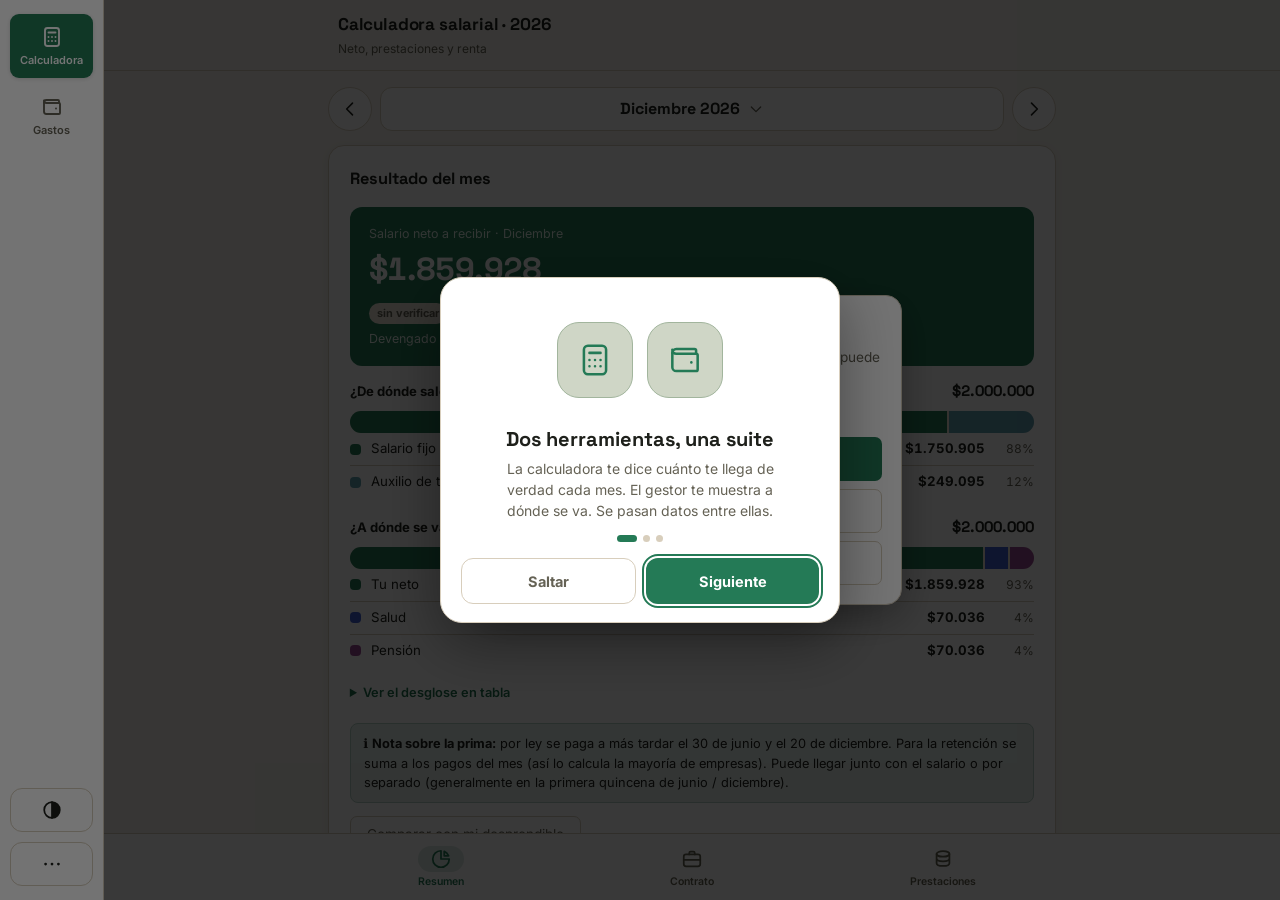
==== commit d0717aa4: "Add files via upload" ====
--- a/calculadora/index.html
+++ b/calculadora/index.html
@@ -2,9 +2,8 @@
 <html lang="es">
 <head>
 <meta charset="UTF-8">
+<script>if(window.parent===window) location.replace('../?app=calculadora'); else document.documentElement.classList.add('en-suite');   // solo funciona dentro de la suite</script>
 <meta name="viewport" content="width=device-width, initial-scale=1.0, viewport-fit=cover">
-<meta name="theme-color" content="#2A8F65">
-<meta name="description" content="Calculadora de salario neto, prestaciones y retención en la fuente para Colombia (2026).">
 <title>Calculadora de salario e ingresos · Colombia</title>
 <link rel="stylesheet" href="../suite-tema.css">
 <script src="../suite-tema.js"></script>
@@ -29,27 +28,9 @@
   }
   .mono{font-variant-numeric: tabular-nums;}
 
-  header.hero{
-    background:var(--surface); color:var(--text); border-bottom:1px solid var(--border);
-    padding:1rem 1.2rem .9rem;
-  }
-  .hero h1{ font-size:1.25rem; margin:0 0 .25rem; font-weight:700; letter-spacing:-0.01em; font-family:var(--font-display); }
-  .hero p{margin:0; color:var(--text-dim); font-size:.85rem; max-width:64ch;}
-
-
-  main{max-width:960px; margin:0 auto; padding:1.4rem 1.2rem 4rem;}
-
-  /* TABS PALS */
-  .tabs-main { display:flex; gap:1rem; margin-bottom:1.5rem; justify-content:center; flex-wrap: wrap;}
-  .tabs-main button {
-    flex:1; min-width: 250px; max-width:400px; padding:1rem 1rem; border-radius:10px; font-size:1rem;
-    font-weight:700; cursor:pointer; border:1px solid var(--line); background:var(--surface);
-    color:var(--ink-soft); transition:all 0.2s; box-shadow: 0 2px 4px rgba(0,0,0,0.03);
-  }
-  .tabs-main button:hover { border-color: var(--teal); }
-  .tabs-main button.active {
-    background:var(--text); color:var(--bg); border-color:var(--text); box-shadow: 0 4px 8px rgba(0,0,0,0.12);
-  }
+
+
+
 
   .card{
     background:var(--white);
@@ -59,7 +40,6 @@
     margin-bottom:1.1rem;
   }
   .card h2{ font-size:1.02rem; margin:0 0 1rem; font-weight:700; display:block; }
-  .card h2 .n{ color:var(--teal-dark); margin-right:.4rem; }
 
   .grid2{display:grid; grid-template-columns:1fr 1fr; gap:.9rem;}
   .grid3{display:grid; grid-template-columns:1fr 1fr 1fr; gap:.6rem;}
@@ -86,13 +66,6 @@
     border-radius:8px; padding:.65rem .8rem; font-size:.8rem; margin-bottom:.7rem;
   }
 
-  /* month tabs */
-  .months{display:flex; gap:.35rem; overflow-x:auto; padding-bottom:.3rem; margin-bottom:1rem;}
-  .months button{
-    flex:0 0 auto; background:var(--paper); border:1px solid var(--line); color:var(--ink-soft);
-    font-size:.8rem; font-weight:600; padding:.45rem .75rem; border-radius:20px; cursor:pointer;
-  }
-  .months button.active{ background:var(--text); color:var(--bg); border-color:var(--text); }
 
   .toolbar{display:flex; gap:.5rem; flex-wrap:wrap; margin-bottom:.8rem;}
   .toolbar button{
@@ -174,8 +147,8 @@
   .weekly-table{margin-top:.8rem; font-size:.8rem;}
   .weekly-table tr.over td{color:var(--coral); font-weight:700;}
 
-  footer{ max-width:var(--col); margin:0 auto; padding:0 1.2rem 3rem; color:var(--ink-soft); font-size:.75rem; line-height:1.6; }
-  .chip{display:inline-block; font-size:.72rem; font-weight:700; padding:.15rem .5rem; border-radius:20px; background:var(--surface-2); color:var(--ink-soft);}
+  footer{ max-width:var(--col); margin:0 auto; padding:0 1.2rem 1.5rem; color:var(--ink-soft); font-size:.75rem; line-height:1.6; }
+  .chip{display:inline-block; font-size:.68rem; font-weight:700; padding:.15rem .5rem; border-radius:20px; background:var(--surface-2); color:var(--ink-soft);}
   .chip.ok{background:color-mix(in srgb,var(--accent) 18%,var(--surface)); color:var(--teal-dark);}
   .chip.warn{background:color-mix(in srgb,var(--necesito) 18%,var(--surface)); color:var(--text);}
   .hero-neto{background:var(--accent); color:var(--accent-ink); border-radius:12px; padding:1.1rem 1.2rem; margin-bottom:.9rem;}
@@ -183,7 +156,6 @@
   .hero-neto .big{font-family:var(--font-display); font-size:2rem; font-weight:800; letter-spacing:-.02em; margin:.1rem 0 .4rem;}
   .hero-neto .sub{font-size:.78rem; opacity:.9; margin-top:.35rem;}
   .sum-toggle{cursor:pointer; font-size:.8rem; font-weight:600; color:var(--teal-dark); margin-bottom:.5rem;}
-  .charts .legend-list{font-size:.78rem; line-height:1.7;}
   @media(max-width:640px){ .cal-day .tag{font-size:.62rem; color:var(--ink);} }
 
   /* ---- diseño unificado con el gestor ---- */
@@ -192,19 +164,15 @@
   .tabs-main button:hover{border:none; color:var(--text);}
   .tabs-main button.active{background:var(--surface); color:var(--text); box-shadow:0 1px 4px rgba(0,0,0,.14); border:none;}
   .card{box-shadow:var(--shadow);}
-  .sticky-neto{margin:0 -16px .9rem; padding:.55rem 16px; background:var(--bg);}
-  .en-suite .backup-box{display:none;}
   /* ---- barra inferior, vistas y desglose visual ---- */
   html,body{overflow:hidden; overscroll-behavior:none;}
   body{position:fixed; inset:0; min-height:0 !important; padding-bottom:0 !important;}   /* ocupa exactamente lo visible: sin vh/dvh (se desfasan en Android al recargar) */
   #appc{height:100%; display:flex; flex-direction:column;}
   #scroller{flex:1 1 auto; min-height:0; overflow-y:auto; overflow-x:hidden; overscroll-behavior:contain; -webkit-overflow-scrolling:touch; position:relative;}
   .s-header{flex:0 0 auto;}
-  main{padding-bottom:1.5rem;}
-  footer{padding-bottom:1.5rem;}
   .vista-off{display:none !important;}
   .bnav{position:relative; flex:0 0 auto; width:100%; z-index:30; display:flex; background:var(--surface); border-top:1px solid var(--border); padding:6px max(4px, calc((100% - var(--col)) / 2 + 4px)) calc(6px + env(safe-area-inset-bottom,0px)); min-height:64px;}
-  .bnav button{flex:1; min-width:0; display:flex; flex-direction:column; align-items:center; gap:3px; background:none; border:none; border-radius:12px; color:var(--text-faint); font-family:inherit; font-size:11.5px; font-weight:600; min-height:52px; padding:6px 2px; cursor:pointer; white-space:nowrap;}
+  .bnav button{flex:1; min-width:0; display:flex; flex-direction:column; align-items:center; gap:3px; background:none; border:none; border-radius:12px; color:var(--text-faint); font-family:inherit; font-size:10.5px; font-weight:600; min-height:52px; padding:6px 2px; cursor:pointer; white-space:nowrap;}
   .bnav button svg{width:22px; height:22px;}
   .bnav button[aria-current="page"]{color:var(--accent);}
   .bnav button[aria-current="page"] .bi{background:color-mix(in srgb,var(--accent) 16%,transparent);}
@@ -286,35 +254,64 @@
   .renta-banner.falta{background:var(--surface-2);}
   .renta-meses{display:flex; flex-wrap:wrap; gap:.35rem; margin:.5rem 0 .2rem;}
   /* ---- añadidos ---- */
-  html,body{overflow-x:hidden;}
-  body{padding-bottom:0;}
-  main{max-width:var(--col); margin:0 auto; padding:1rem 16px;}
-  .sticky-neto{position:sticky; top:0; z-index:20; margin:0 -1.2rem .9rem; padding:.55rem 1.2rem; background:var(--surface); border-bottom:1px solid var(--border); display:flex; align-items:baseline; justify-content:space-between; gap:.8rem;}
+  main{max-width:var(--col); margin:0 auto; padding:1rem 16px 1.5rem;}
   .sticky-neto .l{font-size:.75rem; color:var(--text-dim); font-weight:600;}
   .sticky-neto .v{font-family:var(--font-display); font-weight:700; font-size:1.25rem; font-variant-numeric:tabular-nums;}
   .chips-turno{display:flex; gap:.4rem; flex-wrap:wrap; margin-bottom:.6rem;}
   .chips-turno button{font-size:.78rem; font-weight:600; padding:.35rem .7rem; border-radius:20px; border:1px solid var(--line); background:var(--surface); color:var(--text); cursor:pointer; display:inline-flex; align-items:center; gap:.35rem;}
   .chips-turno button.on{background:var(--text); color:var(--bg); border-color:var(--text);}
   .chips-turno .dot{width:.6rem; height:.6rem; border-radius:50%; display:inline-block;}
-  .yearbar{display:flex; align-items:center; justify-content:center; gap:.8rem; margin-bottom:.6rem;}
-  .yearbar button{background:var(--surface); border:1px solid var(--line); color:var(--text); border-radius:22px; width:44px; height:44px; cursor:pointer; display:inline-flex; align-items:center; justify-content:center;}
-  .yearbar button:disabled{opacity:.35; cursor:default;}
-  .yearbar strong{font-family:var(--font-display); min-width:3.5rem; text-align:center;}
   .sec-head{cursor:pointer; user-select:none;}
   .sec-head .arrow{float:right; font-size:.75rem; color:var(--ink-soft); font-weight:600;}
   .sec-head .chip{margin-left:.4rem; vertical-align:middle;}
-  .backup-box summary{cursor:pointer; font-weight:600; font-size:.85rem; color:var(--teal-dark);}
   .aviso-datos{background:color-mix(in srgb,var(--danger) 12%,var(--surface)); border:1px solid var(--danger); border-radius:10px; padding:.7rem .9rem; font-size:.82rem; margin-bottom:1rem;}
   .aviso-datos button{margin-top:.4rem;}
   .panel-soft{background:var(--surface-2); padding:1rem; border-radius:10px; border:1px solid var(--border);}
-  .tabs-main button, .toolbar button, .months button, .small-del{min-height:40px;}
+  .tabs-main button, .toolbar button, .small-del{min-height:40px;}
   .small-del{min-width:40px;}
   input.err{border-color:var(--danger);}
   button{font-family:inherit;}
+  /* ---- barra fija del neto: en el Resumen flota y solo aparece al pasar la tarjeta verde ---- */
+  .sticky-neto{position:sticky; top:0; z-index:20; margin:0 -16px .9rem;}
+  .sticky-neto .sn-in{padding:.55rem 16px; background:var(--surface); border-bottom:1px solid var(--border); display:flex; align-items:baseline; justify-content:space-between; gap:.8rem;}
+  .sticky-neto.flotante{height:0; margin:0 -16px;}
+  .sticky-neto.flotante .sn-in{position:absolute; left:0; right:0; top:0; box-shadow:0 6px 16px rgba(0,0,0,.08); transition:opacity .18s, transform .18s;}
+  .sticky-neto.flotante.oculta .sn-in{opacity:0; transform:translateY(-110%); pointer-events:none;}
+  .s-header .s-sub{white-space:nowrap; overflow:hidden; text-overflow:ellipsis;}
+  /* ---- selector de mes ---- */
+  .mes-bar{display:flex; align-items:center; gap:8px; margin-bottom:.9rem; position:relative;}
+  .mes-nav{flex:0 0 auto; width:44px; height:44px; border-radius:22px; border:1px solid var(--line); background:var(--surface); color:var(--text); display:inline-flex; align-items:center; justify-content:center; cursor:pointer;}
+  .mes-nav:disabled{opacity:.35; cursor:default;}
+  .mes-actual{flex:1; min-height:44px; border-radius:12px; border:1px solid var(--line); background:var(--surface); color:var(--text); font-family:var(--font-display); font-size:1rem; font-weight:700; display:inline-flex; align-items:center; justify-content:center; gap:.45rem; cursor:pointer;}
+  .mes-actual[aria-expanded="true"] .mes-chev{transform:rotate(180deg);}
+  .mes-chev{display:inline-flex; color:var(--text-dim); transition:transform .15s;}
+  #mesVerif[hidden]{display:none;}   /* .chip define display: sin esto el atributo hidden no lo ocultaba */
+  .mes-pop{position:absolute; top:calc(100% + 6px); left:0; right:0; z-index:35; background:var(--surface); border:1px solid var(--border); border-radius:14px; padding:10px; box-shadow:0 14px 34px rgba(0,0,0,.22);}
+  .mes-pop[hidden]{display:none;}
+  .mes-pop-anio{display:flex; align-items:center; justify-content:space-between; margin-bottom:8px;}
+  .mes-pop-anio strong{font-family:var(--font-display); font-size:1.05rem;}
+  .mes-grid{display:grid; grid-template-columns:repeat(4,1fr); gap:6px;}
+  .mes-grid button{min-height:44px; border-radius:10px; border:1px solid var(--line); background:var(--bg); color:var(--text); font-family:inherit; font-size:.85rem; font-weight:600; cursor:pointer;}
+  .mes-grid button.hoy{border-color:var(--accent);}
+  .mes-grid button.on{background:var(--text); color:var(--bg); border-color:var(--text);}
+  /* ---- aumentos de salario ---- */
+  .btn-aumento{display:inline-flex; align-items:center; gap:.4rem; min-height:44px;}
+  .aum-box{background:var(--surface-2); border:1px solid var(--line); border-radius:10px; padding:.7rem .85rem; margin-bottom:.6rem;}
+  .aum-tit{font-size:.78rem; font-weight:700; color:var(--ink-soft); margin-bottom:.3rem;}
+  .aum-fila{display:flex; justify-content:space-between; gap:.6rem; font-size:.85rem; padding:.3rem 0; border-bottom:1px solid var(--line);}
+  .aum-fila b{font-variant-numeric:tabular-nums; white-space:nowrap;}
+  .aum-fila.actual{border-bottom:none; font-weight:700;}
+  .aum-quitar{display:flex; flex-wrap:wrap; gap:.2rem .8rem; margin-top:.3rem;}
+  /* ---- renta: lo que falta ---- */
+  .renta-check{list-style:none; margin:.55rem 0 0; padding:0; font-size:.84rem; line-height:1.45;}
+  .renta-check li{position:relative; padding:.22rem 0 .22rem 1.5rem;}
+  .renta-check li::before{position:absolute; left:0; top:.2rem; width:1.1rem; text-align:center; font-weight:800;}
+  .renta-check li.ok::before{content:'✓'; color:var(--accent-dark);}
+  .renta-check li.pend::before{content:'•'; color:var(--necesito); font-size:1.2rem; line-height:1;}
+  .renta-check li.info::before{content:'…'; color:var(--ink-soft);}
 </style>
 </head>
 <body>
-<script>if(window.parent!==window) document.documentElement.classList.add("en-suite");</script>
 
 <div id="appc">
 <header class="s-header">
@@ -323,8 +320,8 @@
     <span id="navSlotL"></span>
     <div>
       <h1 class="s-title">Calculadora salarial · <span id="anioTitulo"></span></h1>
-      <p class="s-sub" id="heroTextEmpleado">Tu salario fijo se paga completo; el calendario solo suma recargos y extras.</p>
-      <p class="s-sub" id="heroTextContratista" style="display:none;">Independientes: aportes sobre el 40% del contrato (IBC).</p>
+      <p class="s-sub" id="heroTextEmpleado">Neto, prestaciones y renta</p>
+      <p class="s-sub" id="heroTextContratista" style="display:none;">Prestación de servicios: aportes y retención</p>
     </div>
     </div>
     <span id="navSlotR"></span>
@@ -335,9 +332,10 @@
 <main>
   <div id="avisoDatos"></div>
   <div id="modalGestor" class="mg-overlay" hidden></div>
+  <div id="modalAumento" class="mg-overlay" hidden></div>
   <div id="asistente" class="mg-overlay" hidden role="dialog" aria-modal="true" aria-label="Asistente de inicio"></div>
   <div id="toastCalc" class="toast-calc" hidden></div>
-  <div class="sticky-neto" id="stickyNeto"><span class="l" id="stickyLbl">Neto</span><span class="v mono" id="stickyVal">$0</span></div>
+  <div class="sticky-neto" id="stickyNeto"><div class="sn-in"><span class="l" id="stickyLbl">Neto</span><span class="v mono" id="stickyVal">$0</span></div></div>
 
   <div class="tabs-main" id="tabsMain">
     <button id="btnTabEmpleado" class="active" onclick="switchMainTab('empleado')">Tiempo completo</button>
@@ -345,8 +343,13 @@
   </div>
 
   <div class="mes-bar" id="mesBar">
-          <div class="yearbar" id="yearBar"><button type="button" id="yearPrev" aria-label="Año anterior"></button><strong id="yearLabel"></strong><button type="button" id="yearNext" aria-label="Año siguiente"></button></div>
-      <div class="months" id="monthTabs"></div>
+    <button type="button" class="mes-nav" id="mesPrev" aria-label="Mes anterior"></button>
+    <button type="button" class="mes-actual" id="mesActual" aria-haspopup="true" aria-expanded="false" aria-controls="mesPop"><span id="mesActualTxt"></span><span class="chip ok" id="mesVerif" hidden>✓</span><span class="mes-chev" id="mesChev"></span></button>
+    <button type="button" class="mes-nav" id="mesNext" aria-label="Mes siguiente"></button>
+    <div class="mes-pop" id="mesPop" hidden>
+      <div class="mes-pop-anio"><button type="button" class="mes-nav" id="popAnioPrev" aria-label="Año anterior"></button><strong id="popAnio"></strong><button type="button" class="mes-nav" id="popAnioNext" aria-label="Año siguiente"></button></div>
+      <div class="mes-grid" id="mesGrid"></div>
+    </div>
   </div>
 
   <!-- ================= VISTA: CONTRATISTA ================= -->
@@ -363,10 +366,11 @@
         <div class="field">
           <label for="retefuenteTipo">Retención en la fuente</label>
           <select id="retefuenteTipo">
-            <option value="0.11">Honorarios - No declarante de renta (11%)</option>
-            <option value="0.10">Honorarios - Declarante de renta (10%)</option>
-            <option value="0.06">Servicios generales (manual/técnico) - No declarante (6%)</option>
-            <option value="0.04">Servicios generales (manual/técnico) - Declarante (4%)</option>
+            <option value="tabla">Tabla del art. 383: no tengo 2 o más trabajadores (lo más común)</option>
+            <option value="0.11">Honorarios con 2 o más trabajadores · no declarante (11%)</option>
+            <option value="0.10">Honorarios con 2 o más trabajadores · declarante (10%)</option>
+            <option value="0.06">Servicios generales (manual/técnico) · no declarante (6%)</option>
+            <option value="0.04">Servicios generales (manual/técnico) · declarante (4%)</option>
             <option value="custom">Personalizado (Monto exacto en pesos)</option>
             <option value="0">No aplica / No me retienen (0%)</option>
           </select>
@@ -378,8 +382,9 @@
           <details class="info-banner" style="margin-top:.5rem; padding:.5rem .8rem;">
             <summary style="cursor:pointer; font-weight:600; outline:none;">¿No sabes cuál elegir? Guía rápida aquí</summary>
             <div style="margin-top:.6rem; font-size:.8rem; line-height:1.5;">
-              <p style="margin-top:0;"><strong>1. Honorarios (trabajo intelectual):</strong> predomina el conocimiento o la creatividad. <em>Ej: desarrolladores, ingenieros, consultores, diseñadores, abogados, contadores, médicos.</em></p>
-              <p><strong>2. Servicios generales (trabajo manual/mecánico):</strong> predomina la labor física o la destreza manual. <em>Ej: mantenimiento, limpieza, transporte, construcción, reparaciones.</em> Solo se retiene si la base supera <span data-cfg="base4uvt"></span> (4 UVT).</p>
+              <p style="margin-top:0;"><strong>Tabla del art. 383 (lo más común):</strong> si eres persona natural y le informas a quien te contrata que no tienes 2 o más trabajadores vinculados a tu actividad, la retención se calcula como la de un empleado: se restan tus aportes y el 25 % exento, y si la base queda por debajo de 95 UVT no te retienen.</p>
+              <p><strong>1. Honorarios (trabajo intelectual):</strong> predomina el conocimiento o la creatividad. <em>Ej: desarrolladores, ingenieros, consultores, diseñadores, abogados, contadores, médicos.</em></p>
+              <p><strong>2. Servicios generales (trabajo manual/mecánico):</strong> predomina la labor física o la destreza manual. <em>Ej: mantenimiento, limpieza, transporte, construcción, reparaciones.</em> Solo se retiene si el pago es de <span data-cfg="baseServ"></span> o más.</p>
               <p><strong>3. Personalizado:</strong> úsalo si tu empresa te descuenta un monto fijo en pesos y prefieres ingresarlo directamente.</p>
               <p style="margin-bottom:0;"><strong>4. No aplica:</strong> si quien te contrata no está obligado a retener o tienes una exención específica.</p>
             </div>
@@ -444,6 +449,11 @@
         </div>
         <div class="hint">Si ya recibes pensión de vejez no tienes que seguir cotizando a pensión, así que se quita ese descuento y el Fondo de Solidaridad Pensional. La salud sí se sigue pagando. Si tu pensión es por invalidez o por sustitución, las reglas son distintas: déjalo desmarcado y consúltalo.</div>
       </div>
+
+        <div class="field transicion-box" style="margin-top:.2rem; display:none;">
+          <div class="check-row"><input type="checkbox" class="chk-transicion" id="transicionCon"><span style="font-size:.85rem; font-weight:600;">Estoy en el régimen de transición pensional</span></div>
+          <div class="hint">Desde el 1 de abril de 2027 rige la reforma pensional (Ley 2381 de 2024). Si a esa fecha tenías 750 semanas cotizadas (mujeres) o 900 (hombres), sigues con las reglas anteriores: márcalo. Si no, el Fondo de Solidaridad Pensional sube (1,5 % a 3 % desde 4 SMLMV).</div>
+        </div>
     </section>
 
     <section class="card" data-vista="resumen">
@@ -623,9 +633,13 @@
       <p class="hint" id="modoHint" style="margin-top:-.4rem;"></p>
       <div class="grid2">
         <div class="field">
-          <label for="salarioBase">Salario mensual base (COP)</label>
+          <label for="salarioBase">Salario mensual actual (COP)</label>
           <input type="text" inputmode="numeric" id="salarioBase" value="1.750.905">
-          <div class="hint">Es tu sueldo fijo: se paga completo todos los meses (incluidos fines de semana). Solo sube si trabajas de noche, en festivo/domingo o haces horas extra.</div>
+          <div class="hint">Es tu sueldo fijo: se paga completo todos los meses (incluidos fines de semana). Solo sube si trabajas de noche, en festivo/domingo o haces horas extra. Si te subieron el sueldo, usa «Registrar aumento o ascenso»: así los meses anteriores conservan el salario de antes.</div>
+        </div>
+        <div class="field aumentos" style="grid-column:1 / -1;">
+          <div id="aumentosLista"></div>
+          <button class="ghost btn-aumento" type="button" id="btnAumento">Registrar aumento o ascenso</button>
         </div>
         <div class="field" data-adv>
           <label for="jornadaPactada">Horas ordinarias pactadas por día</label>
@@ -637,12 +651,23 @@
           <input type="number" id="almuerzo" value="1" min="0" max="3" step="0.25">
         </div>
         <div class="field">
-          <label for="auxTransporte">Auxilio de transporte</label>
+          <label for="auxTransporte">Auxilio de transporte o de conectividad</label>
           <div class="check-row">
             <input type="checkbox" id="auxTransporte">
             <span id="auxTransporteLabel" style="font-size:.85rem;"></span>
           </div>
-          <div class="hint">Aplica solo si tu ingreso del mes (salario + comisiones) no supera 2 SMLMV (<span data-cfg="dosSmlmv"></span>). Aunque esté desmarcado, vuelve a aplicar solo cuando marques la casilla.</div>
+          <div class="hint">Aplica solo si tu ingreso del mes (salario + comisiones) no supera 2 SMLMV (<span data-cfg="dosSmlmv"></span>). Si trabajas desde casa, la empresa paga en su lugar el auxilio de conectividad, por el mismo valor. Desmárcalo si no recibes ninguno de los dos.</div>
+        </div>
+        <div class="field" style="grid-column:1 / -1;">
+          <label for="tieneNoSalarial">Pagos no salariales</label>
+          <div class="check-row"><input type="checkbox" id="tieneNoSalarial"><span style="font-size:.85rem; font-weight:600;">Me pagan bonos o auxilios que el contrato llama «no salariales»</span></div>
+          <div class="hint">Son pagos que tu contrato dice expresamente que no son salario (art. 128 del Código Sustantivo del Trabajo): tarjeta o bonos de alimentación, bonificaciones, auxilios. No cuentan para prima, cesantías, vacaciones ni indemnización. Solo pagan salud y pensión en lo que pase del 40 % de todo lo que ganas (Ley 1393 de 2010). La alimentación en tarjeta o bonos no cuenta como ingreso tuyo para la retención ni para la renta hasta 41 UVT al mes, si tu salario no pasa de 310 UVT (art. 387-1 del Estatuto Tributario).</div>
+          <div id="noSalarialFields" style="display:none; margin-top:.6rem;">
+            <label for="noSalAlim">Alimentación en tarjeta o bonos (COP al mes)</label>
+            <input type="text" inputmode="numeric" id="noSalAlim" placeholder="0">
+            <label for="noSalOtros" style="margin-top:.6rem;">Otros pagos no salariales que llegan con el sueldo (COP al mes)</label>
+            <input type="text" inputmode="numeric" id="noSalOtros" placeholder="0">
+          </div>
         </div>
         <div class="field">
           <label for="fechaIngreso">Fecha de ingreso a la empresa</label>
@@ -655,6 +680,11 @@
             <span style="font-size:.85rem; font-weight:600;">Ya estoy pensionado por vejez</span>
           </div>
           <div class="hint">Si ya recibes pensión de vejez no tienes que seguir cotizando a pensión, así que se quita ese descuento y el Fondo de Solidaridad Pensional. La salud sí se sigue pagando. Si tu pensión es por invalidez o por sustitución, las reglas son distintas: déjalo desmarcado y consúltalo.</div>
+        </div>
+
+        <div class="field transicion-box" style="grid-column: 1 / -1; margin-top:.2rem; display:none;">
+          <div class="check-row"><input type="checkbox" class="chk-transicion" id="transicionEmp"><span style="font-size:.85rem; font-weight:600;">Estoy en el régimen de transición pensional</span></div>
+          <div class="hint">Desde el 1 de abril de 2027 rige la reforma pensional (Ley 2381 de 2024). Si a esa fecha tenías 750 semanas cotizadas (mujeres) o 900 (hombres), sigues con las reglas anteriores: márcalo. Si no, el Fondo de Solidaridad Pensional sube (1,5 % a 3 % desde 4 SMLMV).</div>
         </div>
         <div class="field" data-adv style="grid-column: 1 / -1; margin-top:.4rem;">
           <div class="check-row">
@@ -728,6 +758,7 @@
             <input type="checkbox" id="tieneDependientes">
             <span style="font-size:.85rem; font-weight:600;">Tengo dependientes económicos</span>
           </div>
+        <div id="numDependientesRow" style="display:none; margin-top:.55rem;"><label for="numDependientes">¿Cuántos dependientes tienes?</label><select id="numDependientes"><option value="1">1</option><option value="2">2</option><option value="3">3</option><option value="4">4</option><option value="5">5 o más</option></select></div>
         <div id="aplicaDependientesRow" class="check-row" style="display:none; margin-top:.55rem;"><input type="checkbox" id="aplicaDependientes" checked><span style="font-size:.82rem;">Mi empresa ya me lo aplica en la retención</span></div>
           <div class="hint" style="margin-top:.4rem;">Deducción del 10% del ingreso, tope 32 UVT/mes (<span data-cfg="tope32"></span>).</div>
         </div>
@@ -760,8 +791,8 @@
       <p class="hint" style="margin:.4rem 0 .9rem;">Estimación de lo que te deben al retirarte. Cambia según el contrato y la empresa: confírmalo con ellos.</p>
       <div class="grid2">
         <div class="field"><label for="liqRetiro">Fecha de retiro</label><input type="date" id="liqRetiro"></div>
-        <div class="field"><label for="liqTipo">Tipo de contrato</label><select id="liqTipo"><option value="indefinido">Término indefinido</option><option value="fijo">Término fijo</option></select></div>
-        <div class="field" id="liqFinBox" style="display:none;"><label for="liqFin">Fecha en que termina el contrato</label><input type="date" id="liqFin"></div>
+        <div class="field"><label for="liqTipo">Tipo de contrato</label><select id="liqTipo"><option value="indefinido">Término indefinido</option><option value="fijo">Término fijo</option><option value="obra">Obra o labor</option></select></div>
+        <div class="field" id="liqFinBox" style="display:none;"><label for="liqFin" id="liqFinLbl">Fecha en que termina el contrato</label><input type="date" id="liqFin"></div>
         <div class="field"><label for="liqCausa">¿Cómo termina?</label><select id="liqCausa"><option value="sin_justa">La empresa lo termina sin justa causa</option><option value="otra">Renuncia, mutuo acuerdo o justa causa</option></select></div>
         <div class="field"><label for="liqExtras">Promedio mensual de extras, recargos o comisiones (opcional)</label><input type="text" inputmode="numeric" id="liqExtras" value="0"></div>
       </div>
@@ -777,14 +808,6 @@
     <div id="previosBox"></div>
   </section>
 
-      <details class="card backup-box" data-vista="contrato">
-    <summary>Copia de seguridad de mis datos</summary>
-    <p class="hint" style="margin:.7rem 0;">Tus datos se guardan solo en este dispositivo (sin servidores ni contraseñas). Si limpias el navegador o cambias de equipo podrían perderse: exporta un backup de vez en cuando y guárdalo en tu correo o nube.</p>
-    <div class="row-actions">
-      <button class="ghost" type="button" onclick="exportarDatos()">Exportar datos (backup)</button>
-      <button class="ghost" type="button" onclick="importarDatosPrompt()">Importar datos</button>
-    </div>
-  </details>
   </div>
 </main>
 
@@ -811,6 +834,7 @@
 const cleanText = (v,max) => (typeof v==='string'||typeof v==='number') ? String(v).slice(0,max||80) : '';
 const numOr = (v,d) => { const n=Number(v); return Number.isFinite(n)?n:d; };
 const fmtCOP = n => '$'+Math.round(n||0).toLocaleString('es-CO');
+const pctCO = (x, dec) => (x*100).toFixed(dec).replace('.',',')+' %';   // 1,5 % (coma decimal, como en Colombia)
 const DATE_RE = /^\d{4}-\d{2}-\d{2}$/, MONTH_RE = /^\d{4}-\d{2}$/;
 const HM_RE = /^([01]?\d|2[0-3]):([0-5]\d)$/;
 function normHM(s){ const m = HM_RE.exec(String(s||'').trim()); return m ? pad(+m[1])+':'+m[2] : ''; }
@@ -818,17 +842,7 @@
 // ---------- Almacenamiento seguro (JSON dañado nunca deja la pantalla en blanco) ----------
 const corruptos = [];
 function lsRaw(k){ try{ return localStorage.getItem(k); }catch(e){ return null; } }
-let guardadoFallo = false;
-/* Si el navegador no deja guardar (almacenamiento lleno), se avisa con una franja fija: antes se perdían los cambios en silencio. */
-function avisoGuardado(ok){
-  if(ok){ if(guardadoFallo){ guardadoFallo = false; const b = document.getElementById('saveFailBar'); if(b) b.remove(); } return; }
-  if(guardadoFallo) return; guardadoFallo = true;
-  const b = document.createElement('div'); b.id = 'saveFailBar'; b.setAttribute('role','alert');
-  b.style.cssText = 'position:fixed;left:8px;right:8px;top:8px;z-index:300;background:var(--danger);color:#fff;border-radius:12px;padding:12px 14px;font-size:13.5px;line-height:1.45;box-shadow:0 6px 20px rgba(0,0,0,.35);';
-  b.textContent = 'No se pudo guardar: el almacenamiento de este navegador está lleno. Tus últimos cambios NO están guardados. Haz un respaldo (menú ⋯ → Exportar respaldo) y borra datos que ya no necesites.';
-  (document.body||document.documentElement).appendChild(b);
-}
-function lsSet(k,v){ try{ localStorage.setItem(k, typeof v==='string' ? v : JSON.stringify(v)); if(guardadoFallo) avisoGuardado(true); }catch(e){ avisoGuardado(false); } }
+function lsSet(k,v){ try{ localStorage.setItem(k, typeof v==='string' ? v : JSON.stringify(v)); }catch(e){} }
 function lsGet(k, fallback){
   const raw = lsRaw(k);
   if(raw==null) return fallback;
@@ -866,6 +880,9 @@
 
 // ---------- Tarifas que cambian por fecha (Ley 2101 de 2021 y Ley 2466 de 2025) ----------
 const RECARGO_DOMFEST_ESCALA = [['2000-01-01',0.75],['2025-07-01',0.80],['2026-07-01',0.90],['2027-07-01',1.00]];
+// Base mínima para retener por servicios: Decreto 572 de 2025 (2 UVT), suspendido del 8-may al 30-jun-2026 y vigente otra vez desde el 1-jul-2026
+const BASE_SERVICIOS_UVT = [['2000-01-01',4],['2025-06-01',2],['2026-05-08',4],['2026-07-01',2]];
+const baseServiciosUVT = () => escalaEn(BASE_SERVICIOS_UVT, isoDe(new Date()));
 const JORNADA_SEMANAL_ESCALA = [['2000-01-01',48],['2023-07-15',47],['2024-07-15',46],['2025-07-15',44],['2026-07-15',42]];
 const NOCTURNO_DESDE_ESCALA  = [['2000-01-01',21],['2025-12-25',19]];
 function escalaEn(escala, iso){ let v = escala[0][1]; for(const [d,val] of escala){ if(iso>=d) v = val; } return v; }
@@ -909,8 +926,7 @@
 const MESES = ["Enero","Febrero","Marzo","Abril","Mayo","Junio","Julio","Agosto","Septiembre","Octubre","Noviembre","Diciembre"];
 const DOW = ["Lun","Mar","Mié","Jue","Vie","Sáb","Dom"];
 const DEFAULT_PRESETS = {
-  colombia:{label:"Colombia", start:"08:00", end:"17:00", color:"#1F9D8A", sinRecargo:false},
-  alaska:{label:"Alaska", start:"11:00", end:"20:00", color:"#3B7DD8", sinRecargo:false},
+  colombia:{label:"Oficina", start:"08:00", end:"17:00", color:"#1F9D8A", sinRecargo:false},
   vacaciones:{label:"Vacaciones", start:"08:00", end:"17:00", color:"#9B6BC7", sinRecargo:true}
 };
 const PRESETS_PROTEGIDOS = ['vacaciones'];
@@ -921,12 +937,11 @@
 let currentMonth = new Date().getMonth();
 let selectedKey = null, multiMode = false, multiSelected = new Set();
 let workdays = {}, historialPrima = {}, comisionesPorMes = {}, interesesEneroVal = 0, ajustesBanco = {};
-let shiftPresets = {}, appConfig = {}, auxPref = true;
+let shiftPresets = {}, appConfig = {}, auxPref = true, histSal = [];   // histSal: salarios anteriores [{hasta, salario, motivo}], del más viejo al más nuevo
 let modo = 'avanzado', pensionado = false, ultimoNetoCalculado = 0, ultimoNetoMostrado = 0, ultimoDesglose = {}, verifBancoMesMostrado = null, retencionActual = 0;
 let ENT = null, _mesCache = {};
 const colapsadas = lsGet('co_colapsadas', {});
 const K = n => `co${ANIO}_${n}`;
-const EN_SUITE = (function(){ try{ return window.parent !== window; }catch(e){ return true; } })();
 let previos = {tipo:'neto', meses:{}, liquidacion:0, totalCert:0};
 let antesGestor = {compras:0, tarjeta:0, consignaciones:0, completo:false};
 let docsMarcados = {};   // ingresos de empleos anteriores (solo para la declaración de renta)
@@ -951,7 +966,7 @@
     const type = cleanText(w.type,40)||'personalizado';
     const ex0 = normHM(w.extraStart), ex1 = normHM(w.extraEnd), tiene = !!w.tieneExtra && !!ex0 && !!ex1;
     out[k] = { start: normHM(w.start)||'08:00', end: normHM(w.end)||'17:00', type, tieneExtra: tiene, extraStart: tiene?ex0:'', extraEnd: tiene?ex1:'',
-      sinPago: typeof w.sinPago==='boolean' ? w.sinPago : !!(presets[type] && presets[type].sinRecargo) };
+      sinPago: typeof w.sinPago==='boolean' ? w.sinPago : !!(presets && presets[type] && presets[type].sinRecargo) };
   });
   return out;
 }
@@ -973,13 +988,19 @@
     out[k] = { esperado:numOr(a.esperado,0), real:numOr(a.real,0), diferencia:numOr(a.diferencia,0) }; });
   return out;
 }
-const CFG_STR = ['aporteVol','aporteVolTipo','procRetencion','retencionPct','vacSaldoIni','vacCompensadas','modo','salarioBase','jornadaPactada','almuerzo','valorContrato','retefuenteTipo','retefuenteCustomValor','nivelARL','ccfRateSelect','ccfCustomValor','interesesVivienda','pagoPrepagada','viviendaDesde','viviendaAntes','prepagadaDesde'];
-const CFG_BOOL = ['aplicaVivienda','aplicaPrepagada','aplicaDependientes','salarioIntegral','sabadoHabil','pensionado','pagaCajaEmpresa','pagoMesVencido','pagaARL','pagaCCF','tieneVivienda','tienePrepagada','tieneDependientes','auxPref'];
+const CFG_STR = ['noSalAlim','noSalOtros','migRet','numDependientes','aporteVol','aporteVolTipo','procRetencion','retencionPct','vacSaldoIni','vacCompensadas','modo','salarioBase','jornadaPactada','almuerzo','valorContrato','retefuenteTipo','retefuenteCustomValor','nivelARL','ccfRateSelect','ccfCustomValor','interesesVivienda','pagoPrepagada','viviendaDesde','viviendaAntes','prepagadaDesde'];
+const CFG_BOOL = ['tieneNoSalarial','transicionPensional','aplicaVivienda','aplicaPrepagada','aplicaDependientes','salarioIntegral','sabadoHabil','pensionado','pagaCajaEmpresa','pagoMesVencido','pagaARL','pagaCCF','tieneVivienda','tienePrepagada','tieneDependientes','auxPref'];
 function sanitizeConfig(obj){
   const out = {}; if(!isObj(obj)) return out;
   CFG_STR.forEach(k=>{ if(typeof obj[k]==='string' || typeof obj[k]==='number') out[k] = cleanText(obj[k],24); });
   CFG_BOOL.forEach(k=>{ if(typeof obj[k]==='boolean') out[k] = obj[k]; });
   if(typeof obj.fechaIngreso==='string' && (obj.fechaIngreso===''||DATE_RE.test(obj.fechaIngreso))) out.fechaIngreso = obj.fechaIngreso;
+  if(Array.isArray(obj.historialSalario)){
+    const vistos = new Set();
+    out.historialSalario = obj.historialSalario.filter(h=>isObj(h) && DATE_RE.test(h.hasta) && Number.isFinite(Number(h.salario)) && Number(h.salario)>0 && Number(h.salario)<=1e10)
+      .map(h=>({hasta:h.hasta, salario:Math.round(Number(h.salario)), motivo: h.motivo==='ascenso' ? 'ascenso' : 'aumento'}))
+      .sort((a,b)=>a.hasta.localeCompare(b.hasta)).filter(h=>!vistos.has(h.hasta) && vistos.add(h.hasta)).slice(-40);
+  }
   return out;
 }
 
@@ -1031,7 +1052,7 @@
 function saveIngresoGestor(){ lsSet(K('ingreso_gestor'), ingresoGestor); }
 
 // ---------- Configuración de pantalla <-> almacenamiento ----------
-const SEL_DEFAULTS = { retefuenteTipo:'0.11', nivelARL:'0.00522', ccfRateSelect:'0.02' };
+const SEL_DEFAULTS = { retefuenteTipo:'tabla', nivelARL:'0.00522', ccfRateSelect:'0.02' };
 function aplicarConfig(){
   const c = appConfig;
   $('salarioBase').value = c.salarioBase || fmtNumPlain(SMLMV);
@@ -1039,6 +1060,10 @@
   $('almuerzo').value = c.almuerzo===undefined ? '1' : c.almuerzo;
   $('fechaIngreso').value = c.fechaIngreso || '';
   pensionado = !!c.pensionado; $('pensionadoEmp').checked = pensionado; $('pensionadoCon').checked = pensionado;
+  $('transicionEmp').checked = $('transicionCon').checked = !!c.transicionPensional;
+  histSal = Array.isArray(c.historialSalario) ? c.historialSalario.map(h=>Object.assign({}, h)) : [];
+  $('numDependientes').value = /^[1-5]$/.test(c.numDependientes||'') ? c.numDependientes : '1';
+  $('tieneNoSalarial').checked = !!c.tieneNoSalarial; $('noSalAlim').value = c.noSalAlim || ''; $('noSalOtros').value = c.noSalOtros || '';
   $('pagaCajaEmpresa').checked = !!c.pagaCajaEmpresa;
   $('pagoMesVencido').checked = !!c.pagoMesVencido;
   auxPref = c.auxPref!==false;
@@ -1070,7 +1095,9 @@
     ccfRateSelect:$('ccfRateSelect').value, ccfCustomValor:$('ccfCustomValor').value,
     salarioIntegral:$('salarioIntegral').checked, aporteVolTipo:$('aporteVolTipo').value, aporteVol:$('aporteVol').value,
     procRetencion:$('procRetencion').value, retencionPct:$('retencionPct').value,
-    vacSaldoIni:$('vacSaldoIni').value, vacCompensadas:$('vacCompensadas').value, sabadoHabil:$('sabadoHabil').checked, modo
+    vacSaldoIni:$('vacSaldoIni').value, vacCompensadas:$('vacCompensadas').value, sabadoHabil:$('sabadoHabil').checked, modo,
+    transicionPensional:$('transicionEmp').checked, numDependientes:$('numDependientes').value, historialSalario:histSal, migRet:'1',
+    tieneNoSalarial:$('tieneNoSalarial').checked, noSalAlim:$('noSalAlim').value, noSalOtros:$('noSalOtros').value
   };
   lsSet('co_config', appConfig);
 }
@@ -1103,9 +1130,14 @@
   if(m<im) return 0; if(m>im) return 30;
   return Math.max(0, 31-id);
 }
-function fspRate(ibc){
-  const m = ibc/SMLMV;
-  if(m<4) return 0; if(m<16) return 0.01; if(m<17) return 0.012; if(m<18) return 0.014; if(m<19) return 0.016; if(m<20) return 0.018;
+// Fondo de Solidaridad Pensional. Desde el 1-abr-2027 rige la Ley 2381 de 2024 (sentencia C-264 de 2026) para quien NO quedó
+// en el régimen de transición (750 semanas mujeres / 900 hombres): 1,5 % a 3 %. Antes de esa fecha (o en transición) sigue la Ley 797 de 2003.
+const REFORMA_PENSIONAL_DESDE = '2027-04-01';
+function fspRate(ibc, fecha){
+  const m = ibc/SMLMV, iso = isoDe(fecha || new Date());
+  if(m<4) return 0;
+  if(iso>=REFORMA_PENSIONAL_DESDE && !appConfig.transicionPensional){ if(m<7) return 0.015; if(m<11) return 0.018; if(m<19) return 0.025; if(m<=20) return 0.028; return 0.03; }
+  if(m<16) return 0.01; if(m<17) return 0.012; if(m<18) return 0.014; if(m<19) return 0.016; if(m<20) return 0.018;
   return 0.02;
 }
 // Retención art. 383 ET (valores enteros de la tabla oficial, en UVT)
@@ -1193,7 +1225,8 @@
     tieneVivienda:$('tieneVivienda').checked, interesesVivienda:getMoney('interesesVivienda'), viviendaDesde:parseInt($('viviendaDesde').value,10)||1, viviendaAntes:getMoney('viviendaAntes'), prepagadaDesde:parseInt($('prepagadaDesde').value,10)||1,
     tienePrepagada:$('tienePrepagada').checked, pagoPrepagada:getMoney('pagoPrepagada'), tieneDependientes:$('tieneDependientes').checked, aplicaVivienda:$('aplicaVivienda').checked, aplicaPrepagada:$('aplicaPrepagada').checked, aplicaDependientes:$('aplicaDependientes').checked,
     integral: $('salarioIntegral').checked && getMoney('salarioBase') >= 13*SMLMV,
-    volTipo:$('aporteVolTipo').value, vol:leerVol(), proc2:$('procRetencion').value==='2', retPct:numDec('retencionPct')
+    volTipo:$('aporteVolTipo').value, vol:leerVol(), proc2:$('procRetencion').value==='2', retPct:numDec('retencionPct'),
+    noSalAlim: $('tieneNoSalarial').checked ? getMoney('noSalAlim') : 0, noSalOtros: $('tieneNoSalarial').checked ? getMoney('noSalOtros') : 0
   };
 }
 function numDec(id){ const v = parseFloat(String($(id).value||'').replace(',','.')); return Number.isFinite(v) ? v : 0; }
@@ -1202,38 +1235,145 @@
   const v = $('aporteVolTipo').value==='pct' ? parseFloat(raw.replace(',','.')) : parseFloat(raw.replace(/\./g,'').replace(/\s/g,'').replace(',','.'));
   return Number.isFinite(v) && v>0 ? v : 0;
 }
+// ---------- Salario por fecha (aumentos y ascensos) ----------
+// El campo «Salario» es el salario ACTUAL; cada aumento guarda hasta qué día rigió el salario anterior.
+function salarioEn(f){
+  const iso = typeof f==='string' ? f : isoDe(f);
+  for(const h of histSal){ if(iso <= h.hasta) return h.salario; }
+  return ENT ? ENT.salarioBase : getMoney('salarioBase');
+}
+const fechaComercial = (m, d) => new Date(ANIO, m, Math.min(d, new Date(ANIO, m+1, 0).getDate()));   // mes de 30 días: el 29 y 30 de febrero caen el último día
+function promedioSalario(desde, hasta){   // promedio diario del salario entre dos fechas (inclusive)
+  if(!histSal.length) return salarioEn(hasta);
+  let t = 0, n = 0; for(const d = new Date(desde); d <= hasta; d.setDate(d.getDate()+1)){ t += salarioEn(d); n++; }
+  return n ? t/n : salarioEn(hasta);
+}
+const diaSiguiente = iso => { const d = new Date(iso+'T00:00:00'); d.setDate(d.getDate()+1); return isoDe(d); };
+const diaAnterior = iso => { const d = new Date(iso+'T00:00:00'); d.setDate(d.getDate()-1); return isoDe(d); };
+// ---------- Registrar un aumento o ascenso ----------
+function fechaCorta(iso){ const d = new Date(iso+'T00:00:00'); return `${d.getDate()} ${MESES[d.getMonth()].slice(0,3).toLowerCase()} ${d.getFullYear()}`; }
+function renderAumentos(){
+  const box = $('aumentosLista'); if(!box) return;
+  if(!histSal.length){ box.innerHTML = ''; return; }
+  const actual = getMoney('salarioBase'), n = histSal.length;
+  const filas = histSal.map((h,i)=>`<div class="aum-fila"><span>${i ? 'Del '+fechaCorta(diaSiguiente(histSal[i-1].hasta))+' al ' : 'Hasta el '}${fechaCorta(h.hasta)}</span><b>${fmtCOP(h.salario)}</b></div>`).join('')
+    + `<div class="aum-fila actual"><span>Desde el ${fechaCorta(diaSiguiente(histSal[n-1].hasta))} · actual</span><b>${fmtCOP(actual)}</b></div>`;
+  const quitar = histSal.map((h,i)=>`<button type="button" class="small-del" data-quitar-aum="${i}">Quitar el ${h.motivo} del ${fechaCorta(diaSiguiente(h.hasta))}</button>`).join('');
+  box.innerHTML = `<div class="aum-box"><div class="aum-tit">Tu historial de salario</div>${filas}<div class="aum-quitar">${quitar}</div></div>`;
+}
+function cerrarAumento(){ $('modalAumento').hidden = true; $('modalAumento').innerHTML = ''; }
+function abrirAumento(){
+  const box = $('modalAumento'), actual = getMoney('salarioBase'), hoy = new Date(), sig = isoDe(new Date(hoy.getFullYear(), hoy.getMonth()+1, 1));
+  const inicio = histSal.length ? diaSiguiente(histSal[histSal.length-1].hasta) : ($('fechaIngreso').value || '');   // primer día del salario actual
+  let motivo = 'aumento';
+  box.innerHTML = `<div class="mg-box" role="dialog" aria-modal="true" aria-labelledby="aumT"><h3 id="aumT">Aumento o ascenso</h3>
+    <p>Hoy ganas <b>${fmtCOP(actual)}</b>. Los meses anteriores a la fecha que elijas conservan ese salario.</p>
+    <div class="modo-switch" role="group" aria-label="Tipo de cambio" style="margin:.2rem 0 .8rem;"><button type="button" data-mot="aumento" aria-pressed="true">Aumento</button><button type="button" data-mot="ascenso" aria-pressed="false">Ascenso</button></div>
+    <div class="field"><label for="aumValor">Nuevo salario mensual (COP)</label><input type="text" inputmode="numeric" id="aumValor" placeholder="Ej: 9.000.000" autocomplete="off"></div>
+    <div class="field"><label for="aumFecha">¿Desde qué fecha rige?</label><input type="date" id="aumFecha" value="${sig}" ${inicio ? `min="${diaSiguiente(inicio)}"` : ''}>
+      <div class="hint">Si empezó a mitad de mes, pon el día exacto: ese mes se paga por días con cada salario.</div></div>
+    <div id="aumResumen" class="info-banner" style="margin:.2rem 0 0;"></div>
+    <div class="mg-actions"><button class="primary" type="button" id="aumOk">Confirmar</button><button class="ghost" type="button" id="aumNo">Cancelar</button></div></div>`;
+  box.hidden = false;
+  const resumen = ()=>{
+    const v = getMoney('aumValor'), f = $('aumFecha').value;
+    $('aumResumen').innerHTML = (!v || !DATE_RE.test(f)) ? 'Escribe el nuevo salario y la fecha desde la que rige.'
+      : `Desde el <b>${esc(fechaLarga(new Date(f+'T00:00:00')))}</b> tu salario pasa de ${fmtCOP(actual)} a <b>${fmtCOP(v)}</b> (${v>=actual?'+':'−'}${(Math.abs(v-actual)/actual*100).toFixed(1).replace('.',',')} %). Lo anterior a esa fecha sigue con ${fmtCOP(actual)}.`;
+  };
+  $('aumValor').addEventListener('input', e=>{ bancoFormatInput(e.target); resumen(); });
+  $('aumFecha').addEventListener('input', resumen); resumen();
+  box.querySelectorAll('[data-mot]').forEach(b=>b.onclick = ()=>{ motivo = b.dataset.mot; box.querySelectorAll('[data-mot]').forEach(x=>x.setAttribute('aria-pressed', String(x===b))); $('aumT').textContent = motivo==='ascenso' ? 'Ascenso' : 'Aumento de salario'; });
+  $('aumNo').onclick = cerrarAumento; box.onclick = e=>{ if(e.target===box) cerrarAumento(); };
+  $('aumOk').onclick = async ()=>{
+    const v = getMoney('aumValor'), f = $('aumFecha').value;
+    if(!v){ alert('Escribe el nuevo salario.'); return; }
+    if(v<SMLMV){ alert('El salario no puede ser menor al mínimo ('+fmtCOP(SMLMV)+').'); return; }
+    if(v===actual){ alert('Es el mismo salario que tienes ahora.'); return; }
+    if(!DATE_RE.test(f)){ alert('Elige la fecha desde la que rige el nuevo salario.'); return; }
+    if(inicio && f<=inicio){ alert(`La fecha debe ser posterior al ${fechaLarga(new Date(inicio+'T00:00:00'))}, cuando empezó tu salario actual. Si te equivocaste en un aumento anterior, quítalo primero.`); return; }
+    if(v<actual && !(await SuiteUI.confirmar(`El nuevo salario (${fmtCOP(v)}) es menor que el actual (${fmtCOP(actual)}). ¿Registrarlo igual?`, {peligro:false}))) return;
+    histSal.push({hasta:diaAnterior(f), salario:actual, motivo}); histSal.sort((a,b)=>a.hasta.localeCompare(b.hasta));
+    $('salarioBase').value = v.toLocaleString('es-CO');
+    saveConfig(); cerrarAumento(); renderAll();
+    toastCalc(`${motivo==='ascenso'?'Ascenso':'Aumento'} registrado: desde el ${fechaCorta(f)} ganas ${fmtCOP(v)}.`);
+  };
+  setTimeout(()=>$('aumValor').focus(), 60);
+}
+async function quitarAumento(i){
+  const h = histSal[i]; if(!h) return;
+  const ultimo = i===histSal.length-1, nuevo = ultimo ? getMoney('salarioBase') : histSal[i+1].salario;
+  if(!(await SuiteUI.confirmar(`Se quitará el ${h.motivo} del ${fechaCorta(diaSiguiente(h.hasta))} (${fmtCOP(h.salario)} → ${fmtCOP(nuevo)}): ${fmtCOP(h.salario)} seguirá rigiendo después de esa fecha. ¿Continuar?`, {peligro:false}))) return;
+  if(ultimo){ $('salarioBase').value = h.salario.toLocaleString('es-CO'); histSal.pop(); }
+  else { h.hasta = histSal[i+1].hasta; h.motivo = histSal[i+1].motivo; histSal.splice(i+1, 1); }
+  saveConfig(); renderAll();
+}
 // UNA sola función de devengado por mes: alimenta resumen, prima, cesantías y gráficas
 function calcMes(m){
   if(_mesCache[m]) return _mesCache[m];
   const E = ENT || (ENT = leerEntradas());
-  const dias = diasEsperadosMes(m), salarioProrr = (E.salarioBase/30)*dias;
+  const dias = diasEsperadosMes(m);
   let esMesIngreso = false;
   if(E.fechaIngreso){ const ing = new Date(E.fechaIngreso+'T00:00:00'); esMesIngreso = ing.getFullYear()===ANIO && ing.getMonth()===m; }
   const vencido = E.pagoMesVencido && !esMesIngreso;
   let target = m, conExtras = !E.integral;          // en salario integral los recargos, extras y comisiones ya van incluidos
-  if(vencido){ if(m===0) conExtras = false; else target = m-1; }
-  let recNoct=0, recFest=0, extD=0, extN=0;
-  (conExtras ? keysForMonth(target) : []).forEach(k=>{
-    const p = computeDiaPago(workdays[k], new Date(ANIO,target,parseInt(k.slice(8,10),10)), E.salarioBase, E.jornada, E.almuerzo);
+  // Mes vencido: lo variable de cada mes se paga el mes siguiente. En enero llega lo de diciembre del AÑO ANTERIOR (guardado al cerrar ese año).
+  let x = {recNoct:0, recFest:0, extD:0, extN:0, comisiones:0};
+  if(conExtras){
+    if(vencido && m===0){ const c = cierreDe(ANIO-1); if(c && c.dic) x = c.dic; target = -1; }
+    else { if(vencido) target = m-1; x = extrasDeMes(target); }
+  }
+  const {recNoct, recFest, extD, extN, comisiones} = x;
+  const adiciones = recNoct+recFest+extD+extN, comisProrr = (comisiones/30)*dias;
+  // salario y auxilio día por día (30 días comerciales): con un aumento a mitad de mes, cada día usa el salario vigente
+  let salarioProrr = 0, diasAux = 0; const tramos = [];
+  for(let d = 31-dias; dias>0 && d<=30; d++){
+    const s = salarioEn(fechaComercial(m, d)); salarioProrr += s/30;
+    if(!E.integral && s + comisiones <= 2*SMLMV) diasAux++;
+    const t = tramos[tramos.length-1]; if(t && t.salario===s) t.hasta = d; else tramos.push({desde:d, hasta:d, salario:s});
+  }
+  const auxElegible = diasAux>0, auxAplica = auxElegible && auxPref, aux = auxAplica ? (AUX_TRANSPORTE/30)*diasAux : 0;
+  const ibcSinAux = salarioProrr + adiciones + comisProrr;
+  // Pagos no salariales (art. 128 CST): se prorratean por días como el sueldo; no cuentan para prima, cesantías ni vacaciones
+  const salMes = tramos.length ? tramos[tramos.length-1].salario : E.salarioBase;
+  const nsAlim = (E.noSalAlim/30)*dias, nsOtros = (E.noSalOtros/30)*dias, noSal = nsAlim + nsOtros;
+  const exceso1393 = Math.max(0, noSal - 0.40*(ibcSinAux + noSal));                 // Ley 1393 de 2010: lo que pase del 40 % sí paga salud y pensión
+  const alimGravable = salMes > 310*UVT ? nsAlim : Math.max(0, nsAlim - 41*UVT);     // art. 387-1 ET: hasta 41 UVT/mes no es ingreso tuyo
+  const r = { dias, salarioProrr, tramos, pagoDiario:salMes/30, esMesIngreso, vencido, target, conExtras, recNoct, recFest, extD, extN, adiciones,
+    comisiones, comisProrr, auxElegible, auxAplica, aux, ibcSinAux, ibcTotal: ibcSinAux+aux,
+    nsAlim, nsOtros, noSal, exceso1393, alimGravable, noSalGravable: nsOtros + alimGravable };
+  return (_mesCache[m] = r);
+}
+function computeMesPrestacional(m){ const r = calcMes(m); return {dias:r.dias, devengadoPrestacional:r.ibcTotal}; }
+// Recargos, extras y comisiones de un mes del año que se está viendo
+function extrasDeMes(target){
+  const E = ENT, x = {recNoct:0, recFest:0, extD:0, extN:0, comisiones:0}; if(target<0 || target>11) return x;
+  keysForMonth(target).forEach(k=>{
+    const f = new Date(ANIO,target,parseInt(k.slice(8,10),10)), p = computeDiaPago(workdays[k], f, salarioEn(f), E.jornada, E.almuerzo);
     if(!p || p.esVacacion) return;
-    recNoct += p.recargoNocturno; recFest += p.recargoFestivo; extD += p.extraDiurnaPago; extN += p.extraNocturnaPago;
+    x.recNoct += p.recargoNocturno; x.recFest += p.recargoFestivo; x.extD += p.extraDiurnaPago; x.extN += p.extraNocturnaPago;
   });
-  const adiciones = recNoct+recFest+extD+extN;
-  const comisiones = conExtras ? getTotalComisionesMes(target) : 0, comisProrr = (comisiones/30)*dias;
-  const auxElegible = !E.integral && (E.salarioBase + comisiones) <= 2*SMLMV;
-  const auxAplica = auxElegible && auxPref;
-  const aux = auxAplica ? (AUX_TRANSPORTE/30)*dias : 0;
-  const ibcSinAux = salarioProrr + adiciones + comisProrr;
-  const r = { dias, salarioProrr, pagoDiario:E.salarioBase/30, esMesIngreso, vencido, target, conExtras, recNoct, recFest, extD, extN, adiciones,
-    comisiones, comisProrr, auxElegible, auxAplica, aux, ibcSinAux, ibcTotal: ibcSinAux+aux };
-  return (_mesCache[m] = r);
-}
-function computeMesPrestacional(m){ const r = calcMes(m); return {dias:r.dias, devengadoPrestacional:r.ibcTotal}; }
-function calcRetencion(ibcSinAux, dias, mes){
+  x.comisiones = getTotalComisionesMes(target);
+  return x;
+}
+// «Cierre» de cada año: lo que ese año deja para el siguiente (intereses de cesantías que se pagan en enero, cesantías que se consignan
+// en febrero y, para quien cobra mes vencido, lo variable de diciembre que llega en enero). Se guarda al calcular ese año.
+function cierreDe(y){
+  const c = lsGet(`co${y}_cierre`, null); if(!isObj(c)) return null;
+  const n = v => Number.isFinite(Number(v)) ? Math.max(0, Number(v)) : 0, d = isObj(c.dic) ? c.dic : {};
+  return {cesantias:n(c.cesantias), intereses:n(c.intereses), dias:n(c.dias), dic:{recNoct:n(d.recNoct), recFest:n(d.recFest), extD:n(d.extD), extN:n(d.extN), comisiones:n(d.comisiones)}};
+}
+function guardarCierre(ces){
+  const x = extrasDeMes(11), R = Math.round;
+  const c = {cesantias:R(ces.valor), intereses:R(ces.intereses), dias:ces.dias, dic:{recNoct:R(x.recNoct), recFest:R(x.recFest), extD:R(x.extD), extN:R(x.extN), comisiones:R(x.comisiones)}};
+  if(JSON.stringify(lsGet(`co${ANIO}_cierre`, null))!==JSON.stringify(c)) lsSet(`co${ANIO}_cierre`, c);
+}
+const retDe = (r, m) => calcRetencion(r.ibcSinAux, r.dias, m, {exceso:r.exceso1393, gravable:r.noSalGravable});
+function calcRetencion(ibcSinAux, dias, mes, ns){
   const E = ENT, d = dias===undefined ? 30 : dias, mi = mes===undefined ? 99 : mes;   // mes (0-11): las deducciones cuentan desde el mes en que empezaste a pagarlas
-  // Base de aportes: 70% del salario si es integral; nunca más de 25 SMLMV (IBC máximo)
-  const baseAp = Math.min(E.integral ? 0.70*ibcSinAux : ibcSinAux, 25*SMLMV*(d/30));
-  const salud = baseAp*SALUD_PCT, pension = E.pensionado ? 0 : baseAp*PENSION_PCT, fspPct = E.pensionado ? 0 : fspRate(baseAp), fsp = baseAp*fspPct;   // pensionado por vejez: no cotiza pensión ni FSP (la salud sí)
+  const exceso = (ns && ns.exceso) || 0, gravNS = (ns && ns.gravable) || 0;           // pagos no salariales: lo que paga aportes y lo que es ingreso para retención
+  // Base de aportes: 70% del salario si es integral (+ lo no salarial que pase del 40 %); nunca más de 25 SMLMV (IBC máximo)
+  const baseAp = Math.min((E.integral ? 0.70*ibcSinAux : ibcSinAux) + exceso, 25*SMLMV*(d/30));
+  const salud = baseAp*SALUD_PCT, pension = E.pensionado ? 0 : baseAp*PENSION_PCT, fspPct = E.pensionado ? 0 : fspRate(baseAp, mi<12 ? new Date(ANIO, mi, 1) : new Date()), fsp = baseAp*fspPct;   // pensionado por vejez: no cotiza pensión ni FSP (la salud sí)
   const ss = salud+pension+fsp;
   // Aporte voluntario (AFC / pensión voluntaria): se descuenta del neto completo
   const volPago = E.vol>0 ? (E.volTipo==='pct' ? (E.vol/100)*ibcSinAux : E.vol) : 0;
@@ -1241,20 +1381,32 @@
   // Mes incompleto (ej: empezaste el 14): la retención se calcula con el sueldo del MES COMPLETO y luego se prorratea por días,
   // porque la tabla del art. 383 va por tramos mensuales (así sale en el desprendible). Salud, pensión y FSP se descuentan sobre lo realmente devengado.
   const f = d<30 ? 30/d : 1;
-  const ibcEq = ibcSinAux*f, ssEq = ss*f, sub1 = Math.max(0, ibcEq-ssEq);
+  const ibcEq = (ibcSinAux + gravNS)*f, ssEq = ss*f, volBase = E.vol>0 ? (E.volTipo==='pct' ? (E.vol/100)*ibcSinAux*f : E.vol) : 0;
+  const {baseGravable, retMes} = depurarRetencion(ibcEq, ssEq, mi, volBase);
+  const retefuente = Math.round(retMes/f/1000)*1000;       // la retención se aproxima al múltiplo de mil más cercano
+  return {salud, pension, fsp, fspPct, ss, retefuente, prorrateada:f>1, dias:d, retMes, vol:volPago, baseGravable, f, ibcEq, ssEq, volBase};
+}
+// Depuración del procedimiento 1 (art. 383, 387 y 388 ET) con los pagos laborales de un mes completo
+function depurarRetencion(ingreso, aportes, mi, volBase){
+  const E = ENT, sub1 = Math.max(0, ingreso-aportes);
   const vivienda = (E.tieneVivienda && E.aplicaVivienda!==false && mi+1 >= (E.viviendaDesde||1)) ? Math.min(E.interesesVivienda, TOPE_VIVIENDA_UVT*UVT) : 0;
   const prepagada = (E.tienePrepagada && E.aplicaPrepagada!==false && mi+1 >= (E.prepagadaDesde||1)) ? Math.min(E.pagoPrepagada, TOPE_PREPAGADA_UVT*UVT) : 0;
-  const dependientes = (E.tieneDependientes && E.aplicaDependientes!==false) ? Math.min(0.10*ibcEq, TOPE_DEPENDIENTES_UVT*UVT) : 0;
+  const dependientes = (E.tieneDependientes && E.aplicaDependientes!==false) ? Math.min(0.10*ingreso, TOPE_DEPENDIENTES_UVT*UVT) : 0;
   const ded387 = vivienda+prepagada+dependientes;
-  const volEq = E.vol>0 ? Math.min(E.volTipo==='pct' ? (E.vol/100)*ibcEq : E.vol, 0.30*ibcEq, (3800/12)*UVT) : 0;   // renta exenta: máx. 30% del ingreso y 3.800 UVT al año
+  const volEq = volBase>0 ? Math.min(volBase, 0.30*ingreso, (3800/12)*UVT) : 0;   // renta exenta: máx. 30% del ingreso y 3.800 UVT al año
   const sub2 = Math.max(0, sub1-ded387-volEq);
   const exenta = Math.min(0.25*sub2, (790/12)*UVT);
   const topeGlobal = Math.min(0.40*sub1, (TOPE_GLOBAL_UVT_ANUAL/12)*UVT);
   const beneficios = Math.min(ded387+volEq+exenta, topeGlobal);
   const baseGravable = Math.max(0, sub1-beneficios);
   const retMes = (E.proc2 && E.retPct>0) ? baseGravable*(E.retPct/100) : impuestoUVT(baseGravable/UVT)*UVT;   // procedimiento 2: porcentaje fijo del desprendible
-  const retefuente = Math.round(retMes/f/1000)*1000;       // la retención se aproxima al múltiplo de mil más cercano
-  return {salud, pension, fsp, fspPct, ss, retefuente, prorrateada:f>1, dias:d, retMes, vol:volPago, baseGravable, f};
+  return {baseGravable, retMes};
+}
+// La prima es un pago laboral del mes en que se paga: se suma a esos pagos para la retención (no paga salud ni pensión)
+function retencionPrima(d, prima, mes){
+  if(!(prima>0) || !(d.ibcEq>0)) return 0;
+  const sin = depurarRetencion(d.ibcEq, d.ssEq, mes, d.volBase).retMes, con = depurarRetencion(d.ibcEq+prima, d.ssEq, mes, d.volBase).retMes;
+  return Math.max(0, Math.round((con-sin)/1000)*1000);
 }
 
 // ============================================================
@@ -1269,6 +1421,11 @@
 function construirNav(){
   $('bnav').innerHTML = vistasDe(currentTab).map(([id,ico,nom])=>`<button type="button" data-vista="${id}" aria-label="${nom}"><span class="bi">${ic(ico,22)}</span><span>${nom}</span></button>`).join('');
 }
+let heroVisible = false;
+function actualizarSticky(){
+  const s = $('stickyNeto'), flota = vistaActual==='resumen' && currentTab==='empleado';
+  s.classList.toggle('flotante', flota); s.classList.toggle('oculta', flota && heroVisible);
+}
 function mostrarVista(v, opts){
   const lista = vistasDe(currentTab).map(x=>x[0]);
   if(!lista.includes(v)) v = 'resumen';
@@ -1277,9 +1434,10 @@
   raiz.querySelectorAll(':scope > [data-vista]').forEach(el=>el.classList.toggle('vista-off', el.dataset.vista!==v));
   document.querySelectorAll('#bnav button').forEach(b=>{ if(b.dataset.vista===v) b.setAttribute('aria-current','page'); else b.removeAttribute('aria-current'); });
   const emp = currentTab==='empleado';
-  $('tabsMain').style.display = (v==='resumen' || v==='contrato') ? '' : 'none';
+  $('tabsMain').style.display = v==='contrato' ? '' : 'none';   // el tipo de vinculación se elige una vez, en Contrato
   $('mesBar').style.display = (emp && (v==='resumen' || v==='calendario' || v==='prestaciones')) ? '' : 'none';
   $('stickyNeto').style.display = (v==='resumen' || v==='calendario' || v==='contrato') ? '' : 'none';
+  actualizarSticky();
   if(!(opts && opts.sinScroll)) irArriba();
   if(v==='resumen' && !(opts && opts.sinScroll)){ raiz.classList.add('anim-fl'); setTimeout(()=>raiz.classList.remove('anim-fl'), 700); }
   lsSet('co_ui', {vista:v, modo:currentTab});
@@ -1300,20 +1458,31 @@
 }
 document.addEventListener('click', e=>{ const b = e.target.closest && e.target.closest('#bnav button'); if(b) mostrarVista(b.dataset.vista); });
 
+// ---------- Selector de mes: «‹ Octubre 2026 ▾ ›» (el ▾ abre los 12 meses y el año) ----------
+let popAnio = null;
+const mesVerificado = i => !!(ajustesBanco[`${ANIO}-${pad(i+1)}`] || valorPrevio(i)!==undefined);
+function irAMes(y, m){
+  if(y===undefined) return;
+  if(y!==ANIO){ if(!ANIOS.includes(y)) return; cambiarAnio(y); }
+  currentMonth = m; selectedKey = null; multiSelected.clear(); syncComisionesUI(); renderAll();
+}
 function renderMonthTabs(){
-  const el = $('monthTabs'); el.innerHTML = '';
-  MESES.forEach((m,i)=>{
-    const b = document.createElement('button');
-    b.textContent = m.slice(0,3) + ((ajustesBanco[`${ANIO}-${pad(i+1)}`] || valorPrevio(i)!==undefined) ? ' ✓' : '');
-    if(i===currentMonth) b.classList.add('active');
-    b.onclick = ()=>{ currentMonth=i; selectedKey=null; multiSelected.clear(); syncComisionesUI(); renderAll(); };
-    el.appendChild(b);
-  });
-  const act = el.querySelector('.active'); if(act) el.scrollLeft = Math.max(0, act.offsetLeft - el.clientWidth/2 + act.offsetWidth/2);
-  const idx = ANIOS.indexOf(ANIO);
-  $('yearLabel').textContent = ANIO;
-  $('yearBar').style.display = ANIOS.length>1 ? 'flex' : 'none';
-  $('yearPrev').disabled = idx<=0; $('yearNext').disabled = idx>=ANIOS.length-1;
+  const i0 = ANIOS.indexOf(ANIO);
+  $('mesActualTxt').textContent = `${MESES[currentMonth]} ${ANIO}`;
+  $('mesVerif').hidden = !mesVerificado(currentMonth);
+  $('mesPrev').disabled = currentMonth===0 && i0<=0; $('mesNext').disabled = currentMonth===11 && i0>=ANIOS.length-1;
+  if(!$('mesPop').hidden) pintarPopMes();
+}
+function pintarPopMes(){
+  const y = popAnio || ANIO, iy = ANIOS.indexOf(y), hoy = new Date();
+  $('popAnio').textContent = y; $('popAnioPrev').disabled = iy<=0; $('popAnioNext').disabled = iy>=ANIOS.length-1;
+  $('mesGrid').innerHTML = MESES.map((m,i)=>{ const on = y===ANIO && i===currentMonth, esHoy = y===hoy.getFullYear() && i===hoy.getMonth();
+    return `<button type="button" data-mes="${i}" class="${on?'on':''}${esHoy?' hoy':''}" aria-pressed="${on}">${m.slice(0,3)}${y===ANIO && mesVerificado(i) ? ' ✓' : ''}</button>`; }).join('');
+}
+function abrirPopMes(abrir){
+  const p = $('mesPop'), on = abrir===undefined ? p.hidden : abrir;
+  p.hidden = !on; $('mesActual').setAttribute('aria-expanded', String(on));
+  if(on){ popAnio = ANIO; pintarPopMes(); const b = $('mesGrid').querySelector('.on'); if(b) b.focus(); }
 }
 function cambiarAnio(y){
   if(!ANIOS.includes(y) || y===ANIO) return;
@@ -1494,7 +1663,7 @@
   const E = ENT, weeks = {};
   keysForCurrentMonth().forEach(k=>{
     const base = new Date(ANIO,currentMonth,parseInt(k.slice(8,10),10));
-    const pago = computeDiaPago(workdays[k], base, E.salarioBase, E.jornada, E.almuerzo);
+    const pago = computeDiaPago(workdays[k], base, salarioEn(base), E.jornada, E.almuerzo);
     if(!pago || pago.esVacacion) return;
     const mon = new Date(base); mon.setDate(mon.getDate()-((mon.getDay()+6)%7));
     const wk = isoDe(mon);
@@ -1576,7 +1745,7 @@
   const E = ENT, r = calcMes(currentMonth);
   if(r.dias<=0){ renderMesPrevio(); return; }          // mes anterior a tu ingreso: no hay cálculo, solo el dato de tu empleo anterior
   $('verifBanco').style.display = ''; $('previoAviso').style.display = 'none'; $('summaryTable').closest('details').style.display = '';
-  const d = calcRetencion(r.ibcSinAux, r.dias, currentMonth);
+  const d = retDe(r, currentMonth);
   retencionActual = d.retefuente;
   const chk = $('auxTransporte'), lbl = $('auxTransporteLabel');
   if(r.auxElegible){
@@ -1586,7 +1755,7 @@
     chk.disabled = true; chk.checked = false;
     lbl.textContent = `No aplica este mes — salario + comisiones supera 2 SMLMV (${fmtCOP(2*SMLMV)})`;
   }
-  const neto = r.ibcTotal - d.ss - d.retefuente - d.vol;
+  const neto = r.ibcTotal + r.nsOtros - d.ss - d.retefuente - d.vol;   // lo que llega a tu cuenta (la alimentación va a la tarjeta)
   ultimoNetoCalculado = neto;
   // Si ya verificaste lo que llegó al banco, ESE es el neto que se muestra
   const aj = ajustesBanco[keyMesActual()], difBanco = aj ? aj.real - Math.round(neto) : 0;
@@ -1597,48 +1766,55 @@
       rows.push(['total','Salario neto calculado', fmtCOP(neto)]);
       rows.push(['sub-item','Diferencia registrada con el banco', (difBanco>0?'+':'−')+fmtCOP(Math.abs(difBanco))]);
       rows.push(['total','Salario neto a recibir (verificado en el banco)', fmtCOP(aj.real)]);
-    } else rows.push(['total','Salario neto a recibir', fmtCOP(neto)]);
+    } else rows.push(['total', r.noSal>0 ? 'Neto a recibir en tu cuenta' : 'Salario neto a recibir', fmtCOP(neto)]);
+    if(r.nsAlim>0){ rows.push(['add','+ Alimentación en tu tarjeta o bonos', fmtCOP(r.nsAlim)]); rows.push(['total','Total que recibes (cuenta + tarjeta)', fmtCOP(netoMostrado + r.nsAlim)]); }
   };
-  ultimoDesglose = {'Salario fijo':r.salarioProrr, 'Recargos':r.recNoct+r.recFest, 'Horas extra':r.extD+r.extN, 'Comisiones':r.comisProrr, 'Auxilio transporte':r.aux};
-
-  const suf = (r.vencido && r.conExtras) ? ` (de ${MESES[r.target]})` : '';
+  ultimoDesglose = {'Salario fijo':r.salarioProrr, 'Recargos':r.recNoct+r.recFest, 'Horas extra':r.extD+r.extN, 'Comisiones':r.comisProrr, 'Auxilio transporte':r.aux, 'No salarial':r.nsOtros};
+
+  const suf = (r.vencido && r.conExtras) ? ` (de ${r.target<0 ? `diciembre de ${ANIO-1}` : MESES[r.target].toLowerCase()})` : '';
   const rows = [];
   rows.push(['add-header', `${E.integral ? 'Salario integral' : 'Salario fijo'} — ${r.dias} días`, fmtCOP(r.salarioProrr)]);
   if(E.integral) rows.push(['sub-item','Incluye prestaciones, recargos y extras. Los aportes se calculan sobre el 70%','']);
-  rows.push(['sub-item', 'Pago por día (salario ÷ 30)', fmtCOP(r.pagoDiario)]);
+  if(r.tramos.length>1) r.tramos.forEach(t=>rows.push(['sub-item', `Del ${t.desde} al ${t.hasta}: salario de ${fmtCOP(t.salario)}`, fmtCOP(t.salario/30*(t.hasta-t.desde+1))]));
+  else rows.push(['sub-item', 'Pago por día (salario ÷ 30)', fmtCOP(r.pagoDiario)]);
   if(r.comisProrr>0) rows.push(['sub-item','+ Comisiones y bonos'+suf, fmtCOP(r.comisProrr)]);
   if(r.recNoct>0) rows.push(['sub-item','+ Recargo nocturno'+suf, fmtCOP(r.recNoct)]);
   if(r.recFest>0) rows.push(['sub-item','+ Recargo dominical/festivo'+suf, fmtCOP(r.recFest)]);
   if(r.extD>0) rows.push(['sub-item','+ Horas extra diurnas'+suf, fmtCOP(r.extD)]);
   if(r.extN>0) rows.push(['sub-item','+ Horas extra nocturnas'+suf, fmtCOP(r.extN)]);
   rows.push(['add','Total devengado', fmtCOP(r.ibcTotal)]);
+  if(r.nsOtros>0) rows.push(['add','+ Pagos no salariales (llegan con el sueldo)', fmtCOP(r.nsOtros)]);
+  if(r.nsAlim>0) rows.push(['sub-item', `Alimentación no salarial: ${fmtCOP(r.nsAlim)} (va a la tarjeta, abajo)${r.alimGravable>0 ? ` · ${fmtCOP(r.alimGravable)} pasan de 41 UVT y pagan retención` : ''}`, '']);
+  if(r.exceso1393>0) rows.push(['sub-item', `Lo no salarial pasa del 40 % de lo que ganas: ${fmtCOP(r.exceso1393)} sí pagan salud y pensión (Ley 1393)`, '']);
   rows.push(['deduct','− Salud (4%)', fmtCOP(d.salud)]);
   if(E.pensionado) rows.push(['sub-item','Pensionado por vejez: no se descuenta pensión ni Fondo de Solidaridad','']);
   else rows.push(['deduct','− Pensión (4%)', fmtCOP(d.pension)]);
-  if(d.fsp>0) rows.push(['deduct',`− Fondo de Solidaridad (${(d.fspPct*100).toFixed(1)}%)`, fmtCOP(d.fsp)]);
+  if(d.fsp>0) rows.push(['deduct',`− Fondo de Solidaridad (${pctCO(d.fspPct,1)})`, fmtCOP(d.fsp)]);
   if(d.vol>0) rows.push(['deduct','− Aporte voluntario (AFC / pensión voluntaria)', fmtCOP(d.vol)]);
   if(d.retefuente>0) rows.push(['deduct',E.proc2&&E.retPct>0 ? `− Retención en la fuente (${E.retPct}% fijo)` : '− Retención en la fuente', fmtCOP(d.retefuente)]);
   if(d.retefuente>0 && d.prorrateada) rows.push(['sub-item',`La retención se calcula con el sueldo del mes completo (${fmtCOP(d.retMes)}) y se prorratea: ${r.dias}/30 días`, '']);
   if(r.aux>0) rows.push(['add','+ Auxilio de transporte', fmtCOP(r.aux)]);
-  if(E.pagaCaja) rows.push(['sub-item','+ Caja de Compensación (aporte patronal 4%)', fmtCOP(r.ibcSinAux*0.04)]);
+  if(E.pagaCaja) rows.push(['sub-item','Tu empresa aporta a la Caja de Compensación (4 %): no sale de tu sueldo', fmtCOP(r.ibcSinAux*0.04)]);
 
   const nota = $('notaMesEspecial'); nota.innerHTML = '';
   $('eneroInteresesContainer').style.display = currentMonth===0 ? 'block' : 'none';
   if((currentMonth===5 || currentMonth===11) && !E.integral){
     const s0 = currentMonth<6 ? 0 : 6; let tot = 0;
     for(let m=s0; m<=s0+5; m++) tot += primaDeMes(m).devengadoPrestacional;
-    const prima = tot/12;
+    const prima = tot/12, retP = retencionPrima(d, prima, currentMonth);
     filasNeto();
     rows.push(['add','+ Prima de servicios (semestral)', fmtCOP(prima)]);
-    rows.push(['total','Pago total estimado del mes (salario + prima)', fmtCOP(netoMostrado+prima)]);
-    nota.innerHTML = `<div class="info-banner">ℹ️ <strong>Nota sobre la prima:</strong> según la empresa, puede pagarse junto con el salario o por separado (generalmente en la primera quincena de junio / diciembre).</div>`;
+    if(retP>0) rows.push(['deduct','− Retención en la fuente sobre la prima (estimada)', fmtCOP(retP)]);
+    rows.push(['total','Pago total estimado del mes (salario + prima)', fmtCOP(netoMostrado+prima-retP)]);
+    nota.innerHTML = `<div class="info-banner">ℹ️ <strong>Nota sobre la prima:</strong> por ley se paga a más tardar el 30 de junio y el 20 de diciembre. Para la retención se suma a los pagos del mes (así lo calcula la mayoría de empresas). Puede llegar junto con el salario o por separado (generalmente en la primera quincena de junio / diciembre).</div>`;
   } else if(currentMonth===0 && !E.integral){
     filasNeto();
-    if(interesesEneroVal>0){
-      rows.push(['add','+ Intereses sobre cesantías (ingresados manualmente)', fmtCOP(interesesEneroVal)]);
-      rows.push(['total','Pago total estimado del mes (salario + intereses)', fmtCOP(netoMostrado+interesesEneroVal)]);
+    const ca = cesantiasAnteriores(), intEne = interesesEneroVal>0 ? interesesEneroVal : (ca.intereses||0);
+    if(intEne>0){
+      rows.push(['add', interesesEneroVal>0 ? `+ Intereses sobre cesantías de ${ANIO-1} (lo que escribiste)` : `+ Intereses sobre cesantías de ${ANIO-1} (estimado${ca.deDatos ? ` con tus datos de ${ANIO-1}` : ''})`, fmtCOP(intEne)]);
+      rows.push(['total','Pago total estimado del mes (salario + intereses)', fmtCOP(netoMostrado+intEne)]);
     }
-    nota.innerHTML = `<div class="info-banner">ℹ️ <strong>Nota sobre intereses de cesantías:</strong> por ley, los intereses de las cesantías del año anterior (${ANIO-1}) se pagan directamente al trabajador a más tardar el 31 de enero. Si los recibiste, ingrésalos arriba para sumarlos al neto del mes.</div>`;
+    nota.innerHTML = `<div class="info-banner">ℹ️ <strong>Enero:</strong> los intereses de las cesantías de ${ANIO-1} se pagan directamente a ti a más tardar el 31 de enero${ca.ces>0 ? `, y las cesantías (${fmtCOP(ca.ces)}) van a tu fondo a más tardar el 14 de febrero` : ''}. ${intEne>0 && interesesEneroVal<=0 ? 'El valor es estimado: cuando te los paguen, escribe el real arriba.' : 'Si los recibiste, escribe el valor arriba para sumarlo al neto del mes.'}</div>`;
   } else filasNeto();
 
   $('summaryTable').innerHTML = rows.map(([c,l,v])=>`<tr class="${c}"><td>${esc(l)}</td><td class="val">${v}</td></tr>`).join('');
@@ -1693,7 +1869,7 @@
   }
   if(aj.esperado!==esperado) html += `<div class="hint" style="margin-top:.5rem;">⚠️ El valor esperado cambió desde que registraste esto (antes era ${fmtCOP(aj.esperado)}). Si ya no cuadra, vuelve a registrar el monto.</div>`;
   const yaEnGestor = !!ingresoGestor[keyMesActual()];
-  html += `<div class="row-actions"><button class="ghost" type="button" style="padding:.3rem .7rem; font-size:.75rem;" onclick="bancoCopiar(this)">Copiar monto verificado</button>${EN_SUITE ? `<button class="ghost" type="button" style="padding:.3rem .7rem; font-size:.75rem;" onclick="ofrecerIngresoGestor(ajustesBanco[keyMesActual()].real)">${yaEnGestor ? '✓ En el gestor · actualizar' : 'Agregar al gestor de gastos'}</button>` : ''}<button class="small-del" type="button" onclick="bancoQuitarAjuste()">quitar verificación de este mes</button></div>`;
+  html += `<div class="row-actions"><button class="ghost" type="button" style="padding:.3rem .7rem; font-size:.75rem;" onclick="bancoCopiar(this)">Copiar monto verificado</button><button class="ghost" type="button" style="padding:.3rem .7rem; font-size:.75rem;" onclick="ofrecerIngresoGestor(ajustesBanco[keyMesActual()].real)">${yaEnGestor ? '✓ En el gestor · actualizar' : 'Agregar al gestor de gastos'}</button><button class="small-del" type="button" onclick="bancoQuitarAjuste()">quitar verificación de este mes</button></div>`;
   msg.innerHTML = html;
 }
 
@@ -1718,7 +1894,6 @@
 function cerrarModalGestor(){ $('modalGestor').hidden = true; $('modalGestor').innerHTML = ''; }
 function ultimoDiaDelMes(y,m){ return `${y}-${pad(m+1)}-${pad(new Date(y,m+1,0).getDate())}`; }
 async function ofrecerIngresoGestor(real){
-  if(!EN_SUITE) return;                                   // solo existe dentro de la suite (necesita el gestor)
   const mesIdx = currentMonth, mesKey = keyMesActual(), idExistente = ingresoGestor[mesKey] || '';
   const box = $('modalGestor'); box.hidden = false;
   box.innerHTML = `<div class="mg-box"><h3>Salario de ${MESES[mesIdx]}</h3><p>Conectando con el gestor de gastos…</p></div>`;
@@ -1766,18 +1941,20 @@
   const desde = a && a.desde && a.desde<'9999' ? a.desde : '';
   const nota = (txt, extra)=> txt + (desde ? ` · el gestor tiene datos desde ${desde}` : '') + (extra>0 ? ` · incluye ${fmtCOP(extra)} que escribiste` : '');
   const vC = (a?a.compras:0)+A0.compras, vT = (a?a.tarjeta:0)+A0.tarjeta, vK = (a?a.consignaciones:0)+A0.consignaciones;
+  const vB = (a ? (a.entradasBanco||0) : 0)+A0.consignaciones;   // todo lo que entró a cuentas bancarias, incluso lo que pasas entre tus cuentas
   const items = [
     {id:'ingresos', nombre:'Ingresos brutos', valor:confirmado, tope, estado: confirmado>=umbral ? 'supera' : (faltan.length ? 'parcial' : 'no'), nota:'lo que calcula la app, con empleos anteriores'},
     {id:'compras', nombre:'Compras y consumos', valor:vC, tope, estado:est(vC,tope), nota:nota('tus gastos del año, sin pagos de deudas', A0.compras)},
     {id:'tarjeta', nombre:'Consumos con tarjeta de crédito', valor:vT, tope, estado:est(vT,tope), nota:nota('gastos pagados con tus tarjetas', A0.tarjeta)},
-    {id:'consig', nombre:'Consignaciones y depósitos', valor:vK, tope, estado:est(vK,tope), nota:nota('ingresos registrados en tus cuentas', A0.consignaciones)},
+    {id:'consig', nombre:'Consignaciones y depósitos', valor:vK, tope, estado: vK<tope && vB>=tope ? 'revisar' : est(vK,tope),
+      nota: vK<tope && vB>=tope ? `tus ingresos no llegan al tope, pero contando lo que pasas entre tus cuentas entraron ${fmtCOP(vB)}: el banco le reporta a la DIAN todo lo que entra; confírmalo con tu contador` : nota('ingresos registrados en tus cuentas', A0.consignaciones)},
     {id:'patrimonio', nombre:'Patrimonio bruto', valor:pat, tope:tPat, estado: pat>=tPat ? 'supera' : (pat===0 ? 'sin_datos' : 'parcial'), nota:'saldos de cuentas de hoy + tus bienes (lo que cuenta es el saldo al 31 de diciembre)'}
   ];
   return {items, hayGestor:!!a, meses, esperados, desde, completo: cubre};
 }
 function renderCriterios(crit){
   const el = $('criteriosBox'); if(!el) return;
-  const chip = e => e==='supera' ? '<span class="chip warn">Supera el tope</span>' : e==='no' ? '<span class="chip ok">Bajo el tope</span>' : e==='parcial' ? '<span class="chip">Hasta ahora, bajo el tope</span>' : '<span class="chip">Sin datos</span>';
+  const chip = e => e==='supera' ? '<span class="chip warn">Supera el tope</span>' : e==='revisar' ? '<span class="chip warn">Revisar</span>' : e==='no' ? '<span class="chip ok">Bajo el tope</span>' : e==='parcial' ? '<span class="chip">Hasta ahora, bajo el tope</span>' : '<span class="chip">Sin datos</span>';
   const nSup = crit.items.filter(c=>c.estado==='supera').length;
   const bars = crit.items.map(c=>{ const p = Math.min(100, Math.round(c.valor/c.tope*100)); return `<div style="margin-bottom:.8rem;"><div style="display:flex; justify-content:space-between; gap:.5rem; font-size:.85rem; font-weight:700;"><span>${esc(c.nombre)}</span>${chip(c.estado)}</div>
     <div class="fl-bar" role="img" aria-label="${esc(c.nombre)}: ${p}% del tope" style="height:10px; margin:.35rem 0 .25rem;"><span style="flex:${p||0.5} 1 0; background:${c.estado==='supera'?'var(--danger)':'var(--accent)'};"></span><span style="flex:${100-p} 1 0; background:transparent;"></span></div>
@@ -1837,7 +2014,7 @@
   const out = $('asRes'); if(!neto){ out.innerHTML = '<div class="info-banner">Escribe el neto que te pagaron.</div>'; return; }
   ENT = leerEntradas(); _mesCache = {};
   const r = calcMes(m); if(r.dias<=0){ out.innerHTML = '<div class="info-banner">Ese mes es anterior a tu fecha de ingreso: elige otro.</div>'; return; }
-  const d = calcRetencion(r.ibcSinAux, r.dias, m), app = Math.round(r.ibcTotal - d.ss - d.retefuente - d.vol), dif = neto - app;
+  const d = retDe(r, m), app = Math.round(r.ibcTotal + r.nsOtros - d.ss - d.retefuente - d.vol), dif = neto - app;
   const fila = (t,v,c)=>`<div class="liq-row ${c||''}"><span>${t}</span><b>${v}</b></div>`;
   let h = fila('La calculadora dice', fmtCOP(app)) + fila('Tu desprendible dice', fmtCOP(neto)) + fila('Diferencia', (dif>=0?'+':'−')+fmtCOP(Math.abs(dif)), 'liq-tot'), hints = [], btn = '';
   if(Math.abs(dif)<=2000) hints.push('✅ Coincide. La calculadora está calibrada con tu empresa.');
@@ -1866,6 +2043,8 @@
   if(E.tieneDependientes) L.push({id:'doc_dependientes', t:'Documentos de cada dependiente', d:'Que acrediten el parentesco y que dependen económicamente de ti.'});
   if(E.vol>0) L.push({id:'cert_voluntarios', t:'Certificado de tus aportes voluntarios (AFC o pensión voluntaria)', d:'Del fondo donde los haces.'});
   if((pt.cuentas||0)+(pt.bienes||0)>0) L.push({id:'cert_saldos', t:'Certificados de saldos al 31 de diciembre', d:'De tus cuentas, inversiones y tarjetas.'});
+  const feAnio = (g && g.anios && g.anios[String(ANIO)] && g.anios[String(ANIO)].facturaE) || 0;
+  if(feAnio>0) L.push({id:'doc_facturas', t:'Las facturas electrónicas a tu nombre', d:'Te llegan al correo; también las puedes consultar en la DIAN. Sirven para la deducción del 1 %.'});
   if((pt.bienes||0)>0) L.push({id:'doc_bienes', t:'Escrituras o tarjeta de propiedad de tus bienes', d:''});
   if((pt.deudas||0)>0) L.push({id:'cert_deudas', t:'Certificados de deuda al 31 de diciembre', d:'De tus créditos y tarjetas.'});
   return L;
@@ -1876,13 +2055,14 @@
     ${L.map(x=>`<label class="doc-fila"><input type="checkbox" data-doc="${esc(x.id)}" ${docsMarcados[x.id]?'checked':''}><span><b>${esc(x.t)}</b>${x.d ? `<small>${esc(x.d)}</small>` : ''}</span></label>`).join('')}</div>`;
 }
 function datosContador(){
-  const E = ENT || (ENT = leerEntradas()), g = leerGestor(), hasta = hastaIdx(), T = {dev:0, pres:0, salud:0, pension:0, fsp:0, vol:0, ret:0, meses:0}, P = {dev:0};
+  const E = ENT || (ENT = leerEntradas()), g = leerGestor(), hasta = hastaIdx(), T = {dev:0, pres:0, salud:0, pension:0, fsp:0, vol:0, ret:0, meses:0, noSal:0, alim:0}, P = {dev:0};
   const dViv = Math.max(1, E.viviendaDesde||1), dPre = Math.max(1, E.prepagadaDesde||1);
   let mesesPre = 0, mesesPreProy = 0, mesesViv = 0;
   for(let m=0;m<12;m++){
     const r = calcMes(m); if(!(r.dias>0)) continue;
     if(m<=hasta){
-      const d = calcRetencion(r.ibcSinAux, r.dias, m);
+      const d = retDe(r, m);
+      T.noSal += r.noSalGravable; T.alim += r.nsAlim - r.alimGravable;
       T.dev += r.ibcTotal; T.pres += primaDeMes(m).devengadoPrestacional; T.salud += d.salud; T.pension += d.pension; T.fsp += d.fsp; T.vol += d.vol||0; T.ret += d.retefuente; T.meses++;
       if(m+1>=dPre) mesesPre++; if(m+1>=dViv) mesesViv++;
     } else { P.dev += r.ibcTotal; if(m+1>=dPre) mesesPreProy++; }
@@ -1899,14 +2079,22 @@
   const ded = [
     {id:'vivienda', nombre:'Intereses de vivienda (leasing o crédito hipotecario)', valor:viv, aplica:E.aplicaVivienda!==false, nota:vivNota, aprox:vivAprox},
     {id:'prepagada', nombre:'Medicina prepagada', valor:pre, aplica:E.aplicaPrepagada!==false, nota:E.tienePrepagada ? mesesPre+' mes(es) desde '+MESES[dPre-1].toLowerCase()+' × lo que pagas al mes (tope 16 UVT)' : 'no lo marcaste', aprox:true},
-    {id:'dependientes', nombre:'Dependientes económicos', valor:dep, aplica:E.aplicaDependientes!==false, nota:E.tieneDependientes ? '10% de tus ingresos, con tope de 32 UVT al mes' : 'no lo marcaste', aprox:true}
+    {id:'dependientes', nombre:'Dependientes económicos (10 %)', valor:dep, aplica:E.aplicaDependientes!==false, nota:E.tieneDependientes ? '10% de tus ingresos, con tope de 32 UVT al mes' : 'no lo marcaste', aprox:true}
   ];
-  return { anio:ANIO, hasta, T, P, prev, usaCert, ded, noAplicadas:ded.filter(x=>x.valor>0 && !x.aplica), preProy, prestEst:T.pres*(2/12+0.12/12), docs:listaDocumentos() };
+  const nDep = E.tieneDependientes ? Math.min(4, Math.max(0, (parseInt($('numDependientes').value,10)||1) - 1)) : 0;
+  if(nDep>0) ded.push({id:'dep72', nombre:`Dependientes adicionales en la declaración (72 UVT por cada uno, hasta 4)`, valor:72*UVT*nDep, aplica:false, nota:`${nDep} dependiente${nDep>1?'s':''} además del que usas para el 10 % · tu contador define con qué deducción va cada uno`, aprox:true});
+  const fe = (g && g.anios && g.anios[String(ANIO)] && g.anios[String(ANIO)].facturaE) || 0;
+  if(fe>0) ded.push({id:'fe1', nombre:'1 % de tus compras con factura electrónica', valor:Math.min(0.01*fe, 240*UVT), aplica:false, nota:`compras por ${fmtCOP(fe)} que marcaste en el gestor, pagadas con tarjeta o transferencia · tope 240 UVT al año`, aprox:true});
+  return { anio:ANIO, hasta, T, P, prev, usaCert, ded, noAplicadas:ded.filter(x=>x.valor>0 && !x.aplica), preProy, prestEst:T.pres/12, cesAnt:cesantiasAnteriores(), docs:listaDocumentos() };
 }
 function filasContador(d){
   const T = d.T, R = Math.round, f = [], parcial = d.hasta>=0 && d.hasta<11, s1 = 'Ingresos de '+d.anio+(parcial ? ' (hasta '+MESES[d.hasta].toLowerCase()+')' : '');
   f.push([s1, 'Devengado en esta empresa (salario, recargos, extras, comisiones y auxilio)', R(T.dev), T.meses+' mes(es)', false]);
-  if(T.pres>0) f.push([s1, 'Prima, cesantías e intereses (estimado)', R(d.prestEst), 'tu certificado de ingresos y retenciones trae el valor real', true]);
+  if(T.noSal>0) f.push([s1, 'Pagos no salariales (bonificaciones, auxilios y alimentación sobre 41 UVT)', R(T.noSal), 'son ingreso tuyo aunque no sean salario', false]);
+  if(T.alim>0) f.push([s1, 'Alimentación en tarjeta o bonos que no es ingreso tuyo', R(T.alim), 'art. 387-1 del Estatuto Tributario: hasta 41 UVT al mes, con salario de hasta 310 UVT · no va en la declaración', false]);
+  if(T.pres>0) f.push([s1, 'Prima de servicios (estimado)', R(d.prestEst), 'tu certificado de ingresos y retenciones trae el valor real', true]);
+  if(d.cesAnt.valor>0) f.push([s1, `Cesantías e intereses de ${d.anio-1} consignados y pagados en ${d.anio}`, R(d.cesAnt.valor), (d.cesAnt.interesReal ? 'intereses: lo que escribiste en enero; cesantías: ' : '') + (d.cesAnt.deDatos ? `calculadas con tus datos de ${d.anio-1}` : 'estimadas con tu salario'), true]);
+  if(!ENT.integral && T.meses>0) f.push([s1, `Las cesantías de ${d.anio} se consignan en febrero de ${d.anio+1}`, '', `cuentan como ingreso de ${d.anio+1} (art. 27 del Estatuto Tributario), no de ${d.anio}`, false]);
   if(d.prev>0) f.push([s1, 'Empleos anteriores', R(d.prev), d.usaCert ? 'total del certificado que escribiste' : 'según lo que registraste'+(previos.tipo==='neto' ? ' (bruto estimado desde lo que llegó al banco)' : '')+': reemplázalo con el certificado de cada empresa', !d.usaCert]);
   const s2 = 'Aportes y retención'+(parcial ? ' (hasta '+MESES[d.hasta].toLowerCase()+')' : '');
   f.push([s2, 'Salud (aporte del trabajador)', R(T.salud), '', false]);
@@ -1958,16 +2146,42 @@
 function mesesPrevios(){ const out = []; for(let m=0; m<12; m++) if(diasEsperadosMes(m)<=0) out.push(m); return out; }
 function brutoPrevio(v){ return previos.tipo==='bruto' ? v : v/NETO_A_BRUTO; }
 
+// Cesantías e intereses del año anterior: se consignan (feb) y pagan (ene) este año, así que son ingreso de este año (art. 27 ET)
+function cesantiasAnteriores(){
+  const E = ENT; if(!E || E.integral || !E.fechaIngreso) return {valor:0};
+  const ing = new Date(E.fechaIngreso+'T00:00:00'), ini = new Date(ANIO-1,0,1), fin = new Date(ANIO-1,11,30);
+  if(ing > fin) return {valor:0};
+  const c = cierreDe(ANIO-1);
+  if(c && c.cesantias>0){ const intereses = interesesEneroVal>0 ? interesesEneroVal : c.intereses; return {valor:c.cesantias+intereses, ces:c.cesantias, intereses, dias:c.dias, interesReal:interesesEneroVal>0, deDatos:true}; }
+  const cfg = cfgDe(ANIO-1), dias = dias360(ing>ini?ing:ini, fin), sal = salarioEn(`${ANIO-1}-12-31`), aux = (sal<=2*cfg.smlmv && auxPref) ? cfg.auxTransporte : 0;
+  const ces = (sal+aux)*dias/360, intereses = interesesEneroVal>0 ? interesesEneroVal : ces*0.12*dias/360;
+  return {valor:ces+intereses, ces, intereses, dias, interesReal: interesesEneroVal>0};
+}
+// Lo que falta para saber si declaras, en una lista corta en vez de un párrafo con doce meses
+function checklistRenta(req, crit, revisar){
+  const hoyIdx = hastaIdx(), rango = arr => arr.length ? (arr.length===1 ? MESES[arr[0]] : `${MESES[arr[0]].slice(0,3)}–${MESES[arr[arr.length-1]].slice(0,3)}`) : '';
+  const prev = req.filter(x=>x.previo), prevSin = prev.filter(x=>!x.doc).map(x=>x.m);
+  const aqui = req.filter(x=>!x.previo && x.m<=hoyIdx), aquiOk = aqui.filter(x=>x.doc).length, futuros = req.filter(x=>!x.previo && x.m>hoyIdx).map(x=>x.m);
+  const it = [];
+  if(prev.length) it.push([!prevSin.length, prevSin.length ? `Tu empleo anterior (${rango(prev.map(x=>x.m))}): escribe lo que ganabas, abajo` : `Tu empleo anterior (${rango(prev.map(x=>x.m))}): registrado`]);
+  if(aqui.length) it.push([aquiOk===aqui.length, `En esta empresa: ${aquiOk} de ${aqui.length} mes${aqui.length>1?'es':''} verificado${aqui.length>1?'s':''} con el banco${aquiOk<aqui.length?' (los demás se estiman con tu salario)':''}`]);
+  if(futuros.length) it.push([null, `${rango(futuros)}: todavía no llegan; se estiman con tu salario actual`]);
+  it.push([crit.completo, crit.hayGestor ? `Gestor de gastos: movimientos en ${crit.meses} de ${crit.esperados} meses${crit.completo?'':' (para compras, tarjetas y consignaciones)'}` : 'Gestor de gastos: sin datos (sirve para medir compras, tarjetas y consignaciones)']);
+  if(revisar) it.push([false, 'Consignaciones: con las transferencias entre tus cuentas pasas el tope (mira «Los 5 criterios de la DIAN»)']);
+  return `<ul class="renta-check">${it.map(([ok,t])=>`<li class="${ok===true?'ok':ok===false?'pend':'info'}">${esc(t)}</li>`).join('')}</ul>`;
+}
 function renderRenta(){
   const el = $('rentaBox'); if(!el) return;
   construirPrevios(false); renderContadorBox(); renderDocsBox();
-  const umbral = 1400*UVT, k = ENT.integral ? 1 : 1 + 2/12 + (0.12/12);   // en esta empresa: salario + prima + cesantías + intereses proporcionales
+  // en esta empresa: devengado + prima (se paga en junio y diciembre del mismo año). Las cesantías y sus intereses de este año se consignan
+  // y pagan en febrero y enero del año siguiente: por el art. 27 del ET son ingreso de ese año, no de este.
+  const umbral = 1400*UVT, k = ENT.integral ? 1 : 1 + 1/12, cesAnt = cesantiasAnteriores();
   const req = [];
   const usaCert = (previos.totalCert||0)>0;
   for(let m=0; m<12; m++){
     const key = `${ANIO}-${pad(m+1)}`, aj = ajustesBanco[key], guard = historialPrima[key];
     if(diasEsperadosMes(m)>0){
-      req.push({m, key, bruto: primaDeMes(m).devengadoPrestacional*k, previo:false, doc: !!(aj||guard)});
+      req.push({m, key, bruto: primaDeMes(m).devengadoPrestacional*k + calcMes(m).noSalGravable, previo:false, doc: !!(aj||guard)});
     } else {
       const v = valorPrevio(m);
       req.push({m, key, bruto: (usaCert || v===undefined) ? 0 : brutoPrevio(v), previo:true, doc: usaCert || v!==undefined});
@@ -1976,29 +2190,28 @@
   const liq = usaCert ? previos.totalCert : (previos.liquidacion||0);   // con el certificado de las empresas anteriores se usa ese total
   const docs = req.filter(x=>x.doc), faltan = req.filter(x=>!x.doc);
   const deAntes = req.filter(x=>x.previo).reduce((t,x)=>t+x.bruto,0) + liq;
-  const confirmado = docs.reduce((t,x)=>t+x.bruto,0) + liq, proyeccion = req.reduce((t,x)=>t+x.bruto,0) + liq;
-  const nom = x => MESES[x.m].slice(0,3), lista = faltan.map(nom).join(', ');
+  const confirmado = docs.reduce((t,x)=>t+x.bruto,0) + liq + cesAnt.valor, proyeccion = req.reduce((t,x)=>t+x.bruto,0) + liq + cesAnt.valor;
+  const nom = x => MESES[x.m].slice(0,3);
   const faltanPrevios = faltan.some(x=>x.previo);
   const crit = criteriosGestor(umbral, confirmado, faltan);
   const razones = []; if(confirmado >= umbral) razones.push('ingresos brutos');
   crit.items.filter(c=>c.estado==='supera' && c.id!=='ingresos').forEach(c=>razones.push(c.nombre.toLowerCase()));
-  let cls, titulo, texto;
+  let cls, titulo, texto, checklist = '';
+  const revisar = crit.items.some(c=>c.estado==='revisar');
   if(razones.length){
     cls = 'declara'; titulo = `Sí: debes declarar renta en ${ANIO+1}`;
     texto = `Superas el tope en: ${razones.join(', ')}. Basta con superar uno solo de los criterios.`;
-  } else if(!faltan.length && crit.completo){
+  } else if(!faltan.length && crit.completo && !revisar){
     cls = 'no'; titulo = `Con lo que registraste, no estarías obligado a declarar renta en ${ANIO+1}`;
     texto = `No superas ninguno de los 5 criterios y hay movimientos de los ${crit.esperados} meses. Confírmalo con tu contador antes de decidir.`;
   } else {
-    cls = 'falta'; titulo = 'Todavía no se puede saber si declaras';
-    const faltas = []; if(faltan.length) faltas.push('ingresos de '+lista); if(!crit.completo) faltas.push(crit.hayGestor ? `movimientos del gestor (hay ${crit.meses} de ${crit.esperados} meses)` : 'los datos del gestor de gastos');
-    texto = `Por ahora no superas ningún tope, pero faltan: ${faltas.join(' y ')}. ` +
-      (faltanPrevios ? 'Para los meses anteriores a tu ingreso, completa el formulario de abajo (si no trabajabas en otra empresa, usa «No trabajé antes»). ' : '') +
-      (proyeccion >= umbral ? `Además, con lo estimado tus ingresos de ${ANIO} cerrarían en ${fmtCOP(proyeccion)}: es probable que sí debas declarar.` : '');
+    cls = 'falta'; titulo = revisar && !faltan.length && crit.completo ? 'Revisa las consignaciones con tu contador' : 'Todavía no se puede saber si declaras';
+    texto = 'Por ahora no superas ningún tope. Esto es lo que falta para estar seguros:' + (proyeccion >= umbral ? ` (ojo: con lo estimado tus ingresos de ${ANIO} cerrarían en ${fmtCOP(proyeccion)}, así que es probable que sí debas declarar)` : '');
+    checklist = checklistRenta(req, crit, revisar);
   }
   const chips = req.map(x=>`<span class="chip ${x.doc?'ok':''}">${nom(x)} ${x.doc?'✓':'…'}${x.previo&&x.doc?'*':''}</span>`).join('');
   const irForm = (cls==='falta' && faltanPrevios) ? `<div><button class="primary" type="button" style="margin-top:.7rem;" onclick="$('previosBox').scrollIntoView({behavior:'smooth', block:'start'})">Completar mi empleo anterior ↓</button></div>` : '';
-  el.innerHTML = `<div class="renta-banner ${cls}"><strong class="t">${esc(titulo)}</strong><span style="font-size:.85rem;">${esc(texto)}</span>${irForm}</div>
+  el.innerHTML = `<div class="renta-banner ${cls}"><strong class="t">${esc(titulo)}</strong><span style="font-size:.85rem;">${esc(texto)}</span>${checklist}${irForm}</div>
     <details class="ren-det"><summary>Ver el detalle del cálculo</summary>
  <div class="renta-meses">${chips}</div>
     <p class="hint">En esta empresa, un mes cuenta como documentado cuando lo verificas con el banco (pestaña Resumen) o lo guardas en el historial (pestaña Prestaciones). ✓ = documentado · … = solo estimado${deAntes>0||req.some(x=>x.previo&&x.doc)?' · * = de tu empleo anterior (lo que escribiste)':''}.</p>
@@ -2006,11 +2219,12 @@
       <tr><td>Tope para declarar (1.400 UVT de ${ANIO}${C.provisional?', provisional':''})</td><td class="val">${fmtCOP(umbral)}</td></tr>
       <tr><td>Ingresos brutos confirmados (${docs.length} de ${req.length} meses)</td><td class="val">${fmtCOP(confirmado)}</td></tr>
       ${deAntes>0 ? `<tr class="sub-item"><td>Incluye de empleos anteriores${previos.tipo==='neto'?' (lo del banco ÷ 0,92)':''}</td><td class="val">${fmtCOP(deAntes)}</td></tr>` : ''}
+      ${cesAnt.valor>0 ? `<tr class="sub-item"><td>Incluye cesantías e intereses de ${ANIO-1} que se consignan y pagan en ${ANIO} (estimado)</td><td class="val">${fmtCOP(cesAnt.valor)}</td></tr>` : ''}
       <tr class="sub-item"><td>Proyección del año con lo estimado</td><td class="val">${fmtCOP(proyeccion)}</td></tr>
     </table>
     <details class="info-banner" style="margin-top:.8rem; padding:.5rem .8rem;"><summary style="cursor:pointer; font-weight:600; outline:none;">¿Qué incluye este cálculo y qué no?</summary>
       <div style="margin-top:.6rem; font-size:.8rem; line-height:1.5;">
-        <p style="margin-top:0;">Para saber si debes declarar, la DIAN suma <em>todo</em> lo que ganaste en el año (ingresos brutos), de todas tus empresas. En los meses de esta empresa la app suma el devengado (salario, recargos, extras, comisiones y auxilio) más la prima, las cesantías y los intereses que le corresponden. El año ${ANIO} se declara en ${ANIO+1}.</p>
+        <p style="margin-top:0;">Para saber si debes declarar, la DIAN suma <em>todo</em> lo que ganaste en el año (ingresos brutos), de todas tus empresas. En los meses de esta empresa la app suma el devengado (salario, recargos, extras, comisiones y auxilio) más la prima. Las cesantías cuentan el año en que te las consignan al fondo (febrero) y sus intereses el año en que te los pagan (enero): por eso suman las de ${ANIO-1} y no las de ${ANIO}. El año ${ANIO} se declara en ${ANIO+1}.</p>
         <p>Para los meses de un empleo anterior solo usa lo que tú escribes. Si escribes lo que te llegaba al banco (neto), estima el bruto dividiéndolo por 0,92 (salud y pensión descontadas). No se calcula prima ni cesantías de esos meses: esa empresa te las pagó al liquidarte; si quieres sumarlas, escríbelas en «Liquidación final».</p>
         <p style="margin-bottom:0;">Solo cuenta lo que registraste aquí (si recibes mesada pensional, no está incluida y también es un ingreso del año). También te obliga a declarar tener un patrimonio bruto de 4.500 UVT o más, o consumos con tarjeta, compras o consignaciones por 1.400 UVT o más en el año. Esto es una guía de referencia: confírmalo con tu contador.</p>
       </div></details></details>`;
@@ -2063,21 +2277,21 @@
     const id = e.target.id; if(!id) return;
     if(id==='prevCero'){ mesesPrevios().forEach(m=>{ previos.meses[`${ANIO}-${pad(m+1)}`] = 0; }); savePrevios(); construirPrevios(true); renderRenta(); renderMonthTabs(); }
     else if(id==='prevAplicar'){ const v = money($('prevFijo')); if(v===null){ alert('Escribe primero cuánto te llegaba al mes.'); return; } mesesPrevios().forEach(m=>{ previos.meses[`${ANIO}-${pad(m+1)}`] = v; }); savePrevios(); construirPrevios(true); renderRenta(); renderMonthTabs(); }
-    else if(id==='prevBorrar'){ if(!confirmaYa('Se borrará lo que escribiste de tu empleo anterior. ¿Continuar?')) return; previos = {tipo:previos.tipo, meses:{}, liquidacion:0, totalCert:0}; savePrevios(); construirPrevios(true); renderRenta(); renderMonthTabs(); }
+    else if(id==='prevBorrar'){ SuiteUI.confirmar('Se borrará lo que escribiste de tu empleo anterior. ¿Continuar?').then(ok=>{ if(!ok) return; previos = {tipo:previos.tipo, meses:{}, liquidacion:0, totalCert:0}; savePrevios(); construirPrevios(true); renderRenta(); renderMonthTabs(); }); }
   });
 }
 
 // ---------- Desglose visual: de dónde sale y a dónde se va ----------
 function renderFlujo(r, d, neto, aj){
   const el = $('flujoBox'); if(!el) return;
-  const total = r.ibcTotal;
+  const total = r.ibcTotal + (r.nsOtros||0);   // lo que llega a tu cuenta (la alimentación en tarjeta va aparte)
   if(!(total>0)){
     el.innerHTML = aj
       ? `<div class="empty-state sin-icono">Registraste <b>${fmtCOP(aj.real)}</b> recibidos en el banco. Este mes es anterior a tu fecha de ingreso, por eso la app no tiene desglose. Ese valor sí cuenta para tu declaración de renta.</div>`
       : '<div class="empty-state">Sin ingresos en este mes (según tu fecha de ingreso).</div>';
     return;
   }
-  const comp = [['Salario fijo', r.salarioProrr, 'var(--accent)'], ['Recargos', r.recNoct+r.recFest, 'var(--quiero)'], ['Horas extra', r.extD+r.extN, 'var(--necesito)'], ['Comisiones', r.comisProrr, 'var(--debo)'], ['Auxilio de transporte', r.aux, '#5E9FB0']].filter(x=>x[1]>0.5);
+  const comp = [['Salario fijo', r.salarioProrr, 'var(--accent)'], ['Recargos', r.recNoct+r.recFest, 'var(--quiero)'], ['Horas extra', r.extD+r.extN, 'var(--necesito)'], ['Comisiones', r.comisProrr, 'var(--debo)'], ['Auxilio de transporte', r.aux, '#5E9FB0'], ['Pagos no salariales', r.nsOtros||0, '#8A7FB0']].filter(x=>x[1]>0.5);
   const dest = [['Tu neto', neto, 'var(--accent)'], ['Salud', d.salud, 'var(--debo)'], ['Pensión', d.pension, 'var(--quiero)'], ['Fondo de solidaridad', d.fsp, 'var(--necesito)'], ['Aporte voluntario', d.vol, '#5E9FB0'], ['Retención en la fuente', d.retefuente, 'var(--danger)']].filter(x=>x[1]>0.5);
   const barra = (items, aria)=>`<div class="fl-bar" role="img" aria-label="${esc(aria)}">${items.map(([n,v,c])=>`<span style="flex:${Math.max(v,total*0.012)} 1 0; background:${c};" title="${esc(n)}: ${fmtCOP(v)}"></span>`).join('')}</div>`;
   const filas = items=>items.map(([n,v,c])=>`<div class="fl-row"><span class="dot" style="background:${c};"></span><span>${esc(n)}</span><span class="amt">${fmtCOP(v)}</span><span class="pct">${Math.round(v/total*100)}%</span></div>`).join('');
@@ -2092,12 +2306,14 @@
   const hero = $('heroNeto'); if(!hero) return;
   const aj = ajustesBanco[keyMesActual()], dev = m => calcMes(m).ibcTotal;
   let cmp = '';
-  if(currentMonth>0 && (dev(currentMonth)>0 || dev(currentMonth-1)>0)){
+  if(currentMonth>0 && calcMes(currentMonth).dias===30 && calcMes(currentMonth-1).dias===30){   // un mes de ingreso (parcial) no se compara con uno completo
     const dd = Math.round(dev(currentMonth)-dev(currentMonth-1));
     cmp = dd===0 ? `Devengado igual al de ${MESES[currentMonth-1]}.` : `Devengado ${fmtCOP(Math.abs(dd))} ${dd>0?'más':'menos'} que en ${MESES[currentMonth-1]}.`;
   }
-  hero.innerHTML = `<div class="hero-neto"><div class="lbl">Salario neto a recibir · ${MESES[currentMonth]}</div>
+  const rm = calcMes(currentMonth);
+  hero.innerHTML = `<div class="hero-neto"><div class="lbl">${rm.noSal>0 ? 'Neto a recibir en tu cuenta' : 'Salario neto a recibir'} · ${MESES[currentMonth]}</div>
     <div class="big mono">${fmtCOP(ultimoNetoMostrado)}</div>
+    ${rm.nsAlim>0 ? `<div class="sub">+ ${fmtCOP(rm.nsAlim)} en tu tarjeta de alimentación</div>` : ''}
     ${aj ? '<span class="chip ok">✓ verificado con el banco</span>' : '<span class="chip">sin verificar</span>'}
     ${aj && Math.round(ultimoNetoCalculado)!==aj.real ? `<div class="sub">Valor real del banco. La app calculaba ${fmtCOP(ultimoNetoCalculado)}.</div>` : ''}
     ${cmp ? `<div class="sub">${cmp}</div>` : ''}</div>`;
@@ -2107,6 +2323,19 @@
 function guardarMesPrima(){ historialPrima[keyMesActual()] = computeMesPrestacional(currentMonth); savePrima(); renderAll(); }
 function actualizarMesPrima(key,m){ historialPrima[key] = computeMesPrestacional(m); savePrima(); renderAll(); }
 function eliminarMesPrima(key){ delete historialPrima[key]; savePrima(); renderAll(); }
+// Cesantías del año (art. 249 y 253 CST): un mes de salario por año, proporcional a los días.
+// Base: el último salario si no cambió en los últimos 3 meses y no hubo pagos variables; si no, el promedio de lo devengado.
+// Intereses (Ley 52 de 1975): 12 % anual, proporcional a los días trabajados.
+function cesantiasDelAnio(){
+  let total = 0, dias = 0, variable = false;
+  for(let m=0; m<12; m++){ const p = primaDeMes(m), r = calcMes(m); total += p.devengadoPrestacional; dias += p.dias||0; if(r.adiciones + r.comisProrr > 0.5) variable = true; }
+  if(!dias) return {valor:0, intereses:0, dias:0, nota:''};
+  const corte = `${ANIO}-09-30`, cambio = histSal.some(h=>h.hasta >= corte && h.hasta < `${ANIO}-12-31`);
+  let valor, nota;
+  if(!variable && !cambio){ const d = calcMes(11), base = salarioEn(`${ANIO}-12-31`) + (d.auxAplica ? AUX_TRANSPORTE : 0); valor = base*dias/360; nota = `Base: tu último salario${d.auxAplica?' más el auxilio':''} (${fmtCOP(base)}), porque no cambió en los últimos 3 meses.`; }
+  else { valor = total/12; nota = `Base: el promedio de lo devengado (${fmtCOP(total/(dias/30))} al mes)${cambio?', porque tu salario cambió en los últimos 3 meses':', porque hubo recargos, extras o comisiones'}.`; }
+  return {valor, intereses: valor*0.12*dias/360, dias, nota};
+}
 function renderPrima(){
   if(ENT.integral){ $('primaTable').innerHTML = ''; $('cesantiasBox').innerHTML = '<div class="info-banner" style="margin:0;">Con salario integral no hay prima, cesantías ni intereses: ya van incluidos en el salario. Las vacaciones sí se mantienen (ver abajo).</div>'; $('mesActualLabel').textContent = MESES[currentMonth]; return; }
   const s0 = currentMonth<6 ? 0 : 6; let totalSem = 0, rows = '';
@@ -2118,13 +2347,13 @@
     const accion = g ? (desact ? `<span class="chip warn">⚠ desactualizado</span> <button class="small-del" type="button" style="color:var(--teal-dark);" onclick="actualizarMesPrima('${key}',${m})">actualizar</button> ${q}` : `<span class="chip ok">✓ guardado</span> ${q}`) : (data.dias===0 ? '—' : '<span class="chip">estimado</span>');
     rows += `<tr><td>${MESES[m]}</td><td class="num">${data.dias}</td><td class="num">${fmtCOP(data.devengadoPrestacional)}</td><td style="font-size:.75rem; color:var(--ink-soft);">${accion}</td></tr>`;
   }
-  let totalAnual = 0; for(let m=0; m<12; m++) totalAnual += primaDeMes(m).devengadoPrestacional;
-  const cesantias = totalAnual/12, intereses = cesantias*0.12;
+  const ces = cesantiasDelAnio(), cesantias = ces.valor, intereses = ces.intereses;
+  if(ces.dias>0) guardarCierre(ces);
   $('primaTable').innerHTML = `<table><thead><tr><th>Mes</th><th>Días</th><th>Devengado prestacional (real)</th><th></th></tr></thead><tbody>${rows}</tbody></table>
     <table class="summary" style="margin-top:.6rem;"><tr class="total"><td>Prima estimada del semestre</td><td class="val">${fmtCOP(totalSem/12)}</td></tr></table>`;
   $('cesantiasBox').innerHTML = `<table class="summary">
-    <tr class="add-header"><td>Cesantías estimadas (acumulado anual)<br><small style="font-weight:normal; color:var(--ink-soft);">ℹ️ Se consignan a tu fondo a más tardar el 14 de febrero.</small></td><td class="val">${fmtCOP(cesantias)}</td></tr>
-    <tr class="sub-item"><td>Intereses sobre cesantías (12% anual)<br><small style="color:var(--ink-soft);">ℹ️ Te los pagan en dinero a más tardar el 31 de enero.</small></td><td class="val">${fmtCOP(intereses)}</td></tr></table>`;
+    <tr class="add-header"><td>Cesantías estimadas (acumulado anual)<br><small style="font-weight:normal; color:var(--ink-soft);">ℹ️ Se consignan a tu fondo a más tardar el 14 de febrero. ${esc(ces.nota)}</small></td><td class="val">${fmtCOP(cesantias)}</td></tr>
+    <tr class="sub-item"><td>Intereses sobre cesantías (12% anual, proporcional a ${ces.dias} días)<br><small style="color:var(--ink-soft);">ℹ️ Te los pagan en dinero a más tardar el 31 de enero.</small></td><td class="val">${fmtCOP(intereses)}</td></tr></table>`;
   $('mesActualLabel').textContent = MESES[currentMonth];
 }
 
@@ -2146,7 +2375,7 @@
   h += `<tr class="important"><td>Ingreso Base de Cotización (IBC)</td><td class="val">${fmtCOP(ibc)}</td></tr>`;
   $('ibcTableContratista').innerHTML = h;
 
-  const salud = ibc*CONTRATO_SALUD_PCT, pension = pensionado ? 0 : ibc*CONTRATO_PENSION_PCT, fspPct = pensionado ? 0 : fspRate(ibc), fsp = ibc*fspPct;   // pensionado por vejez: solo salud (y ARL si la pagas)
+  const salud = ibc*CONTRATO_SALUD_PCT, pension = pensionado ? 0 : ibc*CONTRATO_PENSION_PCT, fspPct = pensionado ? 0 : fspRate(ibc, new Date()), fsp = ibc*fspPct;   // pensionado por vejez: solo salud (y ARL si la pagas)
   const pagaARL = $('pagaARL').checked, arlPct = parseFloat($('nivelARL').value)||0, arl = pagaARL ? ibc*arlPct : 0;
   $('arlNotaIVV').style.display = (arlPct>=0.0435 && pagaARL) ? 'block' : 'none';
   const pagaCCF = $('pagaCCF').checked, ccfRate = getCCFRate(), ccf = pagaCCF ? ibc*ccfRate : 0;
@@ -2155,19 +2384,26 @@
   const baseRet = Math.max(0, valor - salud - pension - fsp), tipo = $('retefuenteTipo').value;
   let retefuente = 0, retLabel = '− Retención en la fuente', retNota = '';
   if(tipo==='custom'){ retefuente = getMoney('retefuenteCustomValor'); retLabel = '− Retención en la fuente (monto manual)'; }
+  else if(tipo==='tabla'){
+    // Igual que un empleado (art. 383 par. 2 ET): ingreso − aportes obligatorios − 25 % exento (tope 790 UVT/año), dentro del 40 % / 1.340 UVT
+    const exenta = Math.min(0.25*baseRet, (790/12)*UVT), base = Math.max(0, baseRet - Math.min(exenta, 0.40*baseRet, (TOPE_GLOBAL_UVT_ANUAL/12)*UVT));
+    retefuente = Math.round(impuestoUVT(base/UVT)*UVT/1000)*1000;
+    retLabel = '− Retención en la fuente (tabla del art. 383)';
+    retNota = retefuente>0 ? `Base de retención: ${fmtCOP(base)} (el pago menos tus aportes y el 25 % exento).` : `No te retienen: la base (${fmtCOP(base)}, el pago menos tus aportes y el 25 % exento) es menor a 95 UVT (${fmtCOP(95*UVT)}).`;
+  }
   else {
-    const pct = parseFloat(tipo)||0, esServicios = (pct===0.06 || pct===0.04);
-    if(esServicios && baseRet < 4*UVT && pct>0){ retNota = `Retención de servicios: no aplica porque la base (${fmtCOP(baseRet)}) es menor a 4 UVT (${fmtCOP(4*UVT)}).`; }
+    const pct = parseFloat(tipo)||0, esServicios = (pct===0.06 || pct===0.04), minServ = baseServiciosUVT();
+    if(esServicios && valor < minServ*UVT && pct>0){ retNota = `Retención de servicios: no aplica porque el pago es menor a ${minServ} UVT (${fmtCOP(minServ*UVT)}).`; }
     else retefuente = baseRet*pct;
-    retLabel = `− Retención en la fuente (${(pct*100).toFixed(0)}% sobre ${fmtCOP(baseRet)})`;
+    retLabel = `− Retención en la fuente (${pctCO(pct,0)} sobre ${fmtCOP(baseRet)})`;
   }
   const neto = valor - salud - pension - fsp - arl - ccf - retefuente;
   let r = `<tr><td>Valor mensual del contrato</td><td class="val">${fmtCOP(valor)}</td></tr>
     <tr class="deduct"><td>− Salud (12,5% del IBC)</td><td class="val">${fmtCOP(salud)}</td></tr>
     ${pensionado ? '<tr class="sub-item"><td colspan="2">Pensionado por vejez: no cotizas a pensión ni al Fondo de Solidaridad.</td></tr>' : `<tr class="deduct"><td>− Pensión (16% del IBC)</td><td class="val">${fmtCOP(pension)}</td></tr>`}`;
-  if(fsp>0) r += `<tr class="deduct"><td>− Fondo de Solidaridad Pensional (${(fspPct*100).toFixed(1)}% del IBC)</td><td class="val">${fmtCOP(fsp)}</td></tr>`;
-  if(pagaARL) r += `<tr class="deduct"><td>− ARL (${(arlPct*100).toFixed(3)}% del IBC)</td><td class="val">${fmtCOP(arl)}</td></tr>`;
-  if(pagaCCF) r += `<tr class="deduct"><td>− Caja de Compensación (${(ccfRate*100).toFixed(2)}% del IBC)</td><td class="val">${fmtCOP(ccf)}</td></tr>`;
+  if(fsp>0) r += `<tr class="deduct"><td>− Fondo de Solidaridad Pensional (${pctCO(fspPct,1)} del IBC)</td><td class="val">${fmtCOP(fsp)}</td></tr>`;
+  if(pagaARL) r += `<tr class="deduct"><td>− ARL (${pctCO(arlPct,3)} del IBC)</td><td class="val">${fmtCOP(arl)}</td></tr>`;
+  if(pagaCCF) r += `<tr class="deduct"><td>− Caja de Compensación (${pctCO(ccfRate,2)} del IBC)</td><td class="val">${fmtCOP(ccf)}</td></tr>`;
   if(retefuente>0) r += `<tr class="deduct"><td>${esc(retLabel)}</td><td class="val">${fmtCOP(retefuente)}</td></tr>`;
   if(retNota) r += `<tr class="sub-item"><td colspan="2">${esc(retNota)}</td></tr>`;
   r += `<tr class="total"><td>Neto a recibir</td><td class="val">${fmtCOP(neto)}</td></tr>`;
@@ -2177,52 +2413,10 @@
 }
 
 // ============================================================
-//  Respaldo (exportar / importar) con validación
-// ============================================================
-function descargar(contenido, nombre, tipo){
-  const url = URL.createObjectURL(new Blob([contenido], {type:tipo}));
-  const a = document.createElement('a'); a.href = url; a.download = nombre; document.body.appendChild(a); a.click(); a.remove();
-  setTimeout(()=>URL.revokeObjectURL(url), 2000);
-}
-function exportarDatos(){
-  saveConfig();
-  const backup = { version:'2026.15', anio:ANIO, workdays, historialPrima, shiftPresets, comisionesPorMes, interesesEneroVal, ajustesBanco, appConfig, empleosPrevios: previos };
-  descargar(JSON.stringify(backup,null,2), `respaldo_calculadora_salario_${ANIO}.json`, 'application/json');
-}
-function importarDatosPrompt(){
-  const input = document.createElement('input'); input.type = 'file'; input.accept = '.json,application/json';
-  input.onchange = e=>{
-    const file = e.target.files[0]; if(!file) return;
-    const reader = new FileReader();
-    reader.onload = ev=>{
-      let b; try{ b = JSON.parse(ev.target.result); }catch(err){ alert('El archivo no es un JSON válido o está corrupto.'); return; }
-      if(!isObj(b) || !(isObj(b.workdays) || isObj(b.appConfig) || isObj(b.shiftPresets))){ alert('El archivo no parece ser un respaldo de esta calculadora.'); return; }
-      const y = ANIOS.includes(Number(b.anio)) ? Number(b.anio) : 2026;
-      const presets = sanitizePresets(b.shiftPresets || shiftPresets);
-      const wd = sanitizeWorkdays(b.workdays, presets);
-      (window.confirmaLuego||(m=>Promise.resolve(confirm(m))))(`El respaldo trae ${Object.keys(wd).length} días marcados del año ${y}. Se reemplazarán tus datos de ${y}. ¿Continuar?`).then(ok=>{
-      if(!ok) return;
-      lsSet(`co${y}_workdays`, wd);
-      lsSet(`co${y}_historial_prima`, sanitizeHistorial(b.historialPrima));
-      lsSet(`co${y}_comisiones_por_mes`, sanitizeComisiones(b.comisionesPorMes));
-      lsSet(`co${y}_ajustes_banco`, sanitizeAjustes(b.ajustesBanco));
-      lsSet(`co${y}_empleos_previos`, sanitizePrevios(b.empleosPrevios));
-      lsSet(`co${y}_intereses_enero`, String(Math.max(0, Math.round(numOr(b.interesesEneroVal,0)))));
-      if(b.shiftPresets) lsSet('co_presets', presets);
-      if(b.appConfig) lsSet('co_config', sanitizeConfig(b.appConfig));
-      location.reload();
-    });
-    };
-    reader.readAsText(file);
-  };
-  input.click();
-}
-
-// ============================================================
 //  Textos dinámicos, avisos y pie de página
 // ============================================================
 function hidratarTextos(){
-  const T = { smlmv:fmtCOP(SMLMV), dosSmlmv:fmtCOP(2*SMLMV), aux:fmtCOP(AUX_TRANSPORTE), uvt:fmtCOP(UVT), base4uvt:fmtCOP(4*UVT),
+  const T = { smlmv:fmtCOP(SMLMV), dosSmlmv:fmtCOP(2*SMLMV), aux:fmtCOP(AUX_TRANSPORTE), uvt:fmtCOP(UVT), baseServ:`${baseServiciosUVT()} UVT (${fmtCOP(baseServiciosUVT()*UVT)})`,
     tope100:fmtCOP(TOPE_VIVIENDA_UVT*UVT), tope16:fmtCOP(TOPE_PREPAGADA_UVT*UVT), tope32:fmtCOP(TOPE_DEPENDIENTES_UVT*UVT) };
   document.querySelectorAll('[data-cfg]').forEach(el=>{ if(T[el.dataset.cfg]!==undefined) el.textContent = T[el.dataset.cfg]; });
   $('anioTitulo').textContent = ANIO; document.title = `Calculadora de salario e ingresos · Colombia ${ANIO}`;
@@ -2237,12 +2431,12 @@
     Jornada máxima de ${t.limiteSemanal} horas semanales (Ley 2101 de 2021: 44 h desde el 15-jul-2025 y 42 h desde el 15-jul-2026); valor de la hora ordinaria = salario ÷ ${t.divisor}.
     Recargo dominical/festivo del ${pct}% (Ley 2466 de 2025: 80% desde el 1-jul-2025, 90% desde el 1-jul-2026 y 100% desde el 1-jul-2027); <em>cada día trabajado se calcula con la tarifa vigente en su fecha</em>.
     Recargo nocturno del 35% entre las 7:00 p.m. y las 6:00 a.m. Horas extra: +25% diurna, +75% nocturna, combinables con el recargo festivo.
-    Aportes: salud 4% y pensión 4%; Fondo de Solidaridad Pensional (1% a 2%) si el ingreso supera 4 SMLMV. Si marcas «Ya estoy pensionado por vejez» no se descuenta pensión ni ese fondo (la salud sí); en pensión por invalidez o por sustitución las reglas son distintas.
+    Aportes: salud 4% y pensión 4%; Fondo de Solidaridad Pensional (1% a 2%) si el ingreso supera 4 SMLMV; desde el 1-abr-2027, 1,5% a 3% para quien no esté en el régimen de transición (Ley 2381 de 2024, sentencia C-264 de 2026). Si marcas «Ya estoy pensionado por vejez» no se descuenta pensión ni ese fondo (la salud sí); en pensión por invalidez o por sustitución las reglas son distintas.
     Retención en la fuente por el procedimiento 1 del art. 383 del Estatuto Tributario (UVT ${fmtCOP(UVT)}, renta exenta 25% con tope 790 UVT anuales), con las deducciones del art. 387 (intereses de vivienda hasta 100 UVT/mes, prepagada hasta 16 UVT/mes, dependientes 10% hasta 32 UVT/mes), sujetas al límite conjunto del 40% del ingreso o 1.340 UVT anuales.
     <br><br><strong>Cómo se calcula el mes:</strong> tu salario pactado se paga completo (prorrateado solo en el mes de ingreso). El calendario solo suma excepciones: recargo nocturno, recargo dominical/festivo y horas extra. Un día marcado como "sin pago adicional" (vacaciones, permiso) no suma nada. El auxilio de transporte se prorratea por los días del período y lo aplica la misma regla en el resumen, la prima y las cesantías. La prima = devengado de los 6 meses ÷ 12.
     <br><br>Esta calculadora da una estimación de referencia. Para una liquidación oficial, confírmala con talento humano o un contador.`;
-  $('footerContratistaBody').innerHTML = `<strong>Supuestos y normativa aplicada para contratistas (${ANIO}):</strong> la base de cotización (IBC) para contratos de prestación de servicios personales es el 40% del valor mensualizado del contrato (art. 244 de la Ley 1955 de 2019). No puede ser inferior a 1 SMLMV (${fmtCOP(SMLMV)}) ni superior a 25 SMLMV. Aportes asumidos por el contratista: salud 12,5% y pensión 16%, más el Fondo de Solidaridad Pensional (1% a 2%) cuando el IBC es de 4 SMLMV o más. ARL entre 0,522% y 6,960% según el riesgo: por ley (Decreto 723 de 2013) en riesgos IV y V la paga el contratante, por eso la casilla es opcional y solo debes marcarla si tu contrato te la asigna. La Caja de Compensación es voluntaria.
-    <br><br><strong>Retención en la fuente:</strong> se calcula sobre el pago menos los aportes obligatorios (salud, pensión y fondo de solidaridad). Honorarios: 11% no declarante y 10% declarante. Servicios generales: 6% y 4%, solo cuando la base supera 4 UVT (${fmtCOP(4*UVT)}). Eres declarante de renta si en el año gravable anterior tus ingresos brutos fueron de 1.400 UVT o más (unos ${fmtCOP(declarante)} con la UVT de ${cfgDe(ANIO-1).de}). Esta calculadora da una estimación de referencia; para PILA o declaración de renta confírmalo con tu contador.`;
+  $('footerContratistaBody').innerHTML = `<strong>Supuestos y normativa aplicada para contratistas (${ANIO}):</strong> la base de cotización (IBC) para contratos de prestación de servicios personales es el 40% del valor mensualizado del contrato, sin IVA. No puede ser inferior a 1 SMLMV (${fmtCOP(SMLMV)}) ni superior a 25 SMLMV. Aportes asumidos por el contratista: salud 12,5% y pensión 16%, más el Fondo de Solidaridad Pensional cuando el IBC es de 4 SMLMV o más (1% a 2%; desde el 1-abr-2027, 1,5% a 3% para quien no esté en el régimen de transición de la reforma pensional). ARL entre 0,522% y 6,960% según el riesgo: por ley (Decreto 723 de 2013) en riesgos IV y V la paga el contratante, por eso la casilla es opcional y solo debes marcarla si tu contrato te la asigna. La Caja de Compensación es voluntaria.
+    <br><br><strong>Retención en la fuente:</strong> si no tienes 2 o más trabajadores vinculados a tu actividad y así se lo informas a quien te contrata, se aplica la tabla del art. 383 del Estatuto Tributario (parágrafo 2), igual que a un empleado: pago menos aportes obligatorios, menos el 25% exento (tope 790 UVT al año), dentro del límite del 40% / 1.340 UVT. Si no aplica la tabla: honorarios 11% no declarante y 10% declarante; servicios generales 6% y 4%, desde ${baseServiciosUVT()} UVT (${fmtCOP(baseServiciosUVT()*UVT)}, Decreto 572 de 2025). Eres declarante de renta si en el año gravable anterior tus ingresos brutos fueron de 1.400 UVT o más (unos ${fmtCOP(declarante)} con la UVT de ${cfgDe(ANIO-1).de}). Esta calculadora da una estimación de referencia; para PILA o declaración de renta confírmalo con tu contador.`;
 }
 function renderAvisos(){
   let h = '';
@@ -2292,7 +2486,7 @@
 function vacTomadas(){
   const E = ENT; if(!E.fechaIngreso) return 0; const ing = new Date(E.fechaIngreso+'T00:00:00'); let n = 0;
   for(let y=ing.getFullYear(); y<=new Date().getFullYear(); y++){
-    const w = y===ANIO ? workdays : sanitizeWorkdays(lsGet(`co${y}_workdays`,{}));
+    const w = y===ANIO ? workdays : sanitizeWorkdays(lsGet(`co${y}_workdays`,{}), shiftPresets);
     Object.keys(w).forEach(k=>{ if(w[k].type!=='vacaciones') return; const d = new Date(k+'T00:00:00'); if(d>=ing && diaHabilVac(d)) n++; });
   }
   return n;
@@ -2318,11 +2512,15 @@
   const E = ENT; if(!E.fechaIngreso) return {error:'Pon tu fecha de ingreso en la pestaña Contrato.'};
   const ing = new Date(E.fechaIngreso+'T00:00:00'), ret = new Date(($('liqRetiro').value || isoDe(new Date()))+'T00:00:00');
   if(isNaN(ret) || ret<ing) return {error:'La fecha de retiro debe ser posterior a tu fecha de ingreso.'};
-  const extras = getMoney('liqExtras')||0, salario = E.salarioBase, salVar = salario+extras, integral = E.integral;
-  const aux = (!integral && salVar<=2*SMLMV && auxPref) ? AUX_TRANSPORTE : 0, baseP = salVar+aux;
-  const ini1 = new Date(ret.getFullYear(),0,1), dCes = dias360(ing>ini1?ing:ini1, ret);
-  const semIni = new Date(ret.getFullYear(), ret.getMonth()<6?0:6, 1), dPr = dias360(ing>semIni?ing:semIni, ret);
-  const cesantias = integral ? 0 : baseP*dCes/360, intereses = integral ? 0 : cesantias*dCes*0.12/360, prima = integral ? 0 : baseP*dPr/360;
+  const extras = getMoney('liqExtras')||0, salario = salarioEn(ret), salVar = salario+extras, integral = E.integral;
+  const aux = (!integral && salVar<=2*SMLMV && auxPref) ? AUX_TRANSPORTE : 0;
+  const ini1 = new Date(ret.getFullYear(),0,1), desdeCes = ing>ini1?ing:ini1, dCes = dias360(desdeCes, ret);
+  const semIni = new Date(ret.getFullYear(), ret.getMonth()<6?0:6, 1), desdePr = ing>semIni?ing:semIni, dPr = dias360(desdePr, ret);
+  // art. 253 CST: si el salario cambió en los 3 meses anteriores al retiro, las cesantías se liquidan con el promedio del período
+  const hace3 = new Date(ret.getFullYear(), ret.getMonth()-3, ret.getDate());
+  const cambio3 = histSal.some(h=>{ const d = new Date(diaSiguiente(h.hasta)+'T00:00:00'); return d>hace3 && d<=ret; });
+  const baseCes = (cambio3 ? promedioSalario(desdeCes, ret) : salario) + extras + aux, basePr = promedioSalario(desdePr, ret) + extras + aux;
+  const cesantias = integral ? 0 : baseCes*dCes/360, intereses = integral ? 0 : cesantias*dCes*0.12/360, prima = integral ? 0 : basePr*dPr/360;
   const causadas = dias360(ing,ret)/360*15, pend = Math.max(0, numDec('vacSaldoIni') + causadas - vacTomadas() - numDec('vacCompensadas')), vacaciones = pend*salVar/30;
   const anios = dias360(ing,ret)/360;
   let indem = 0, indemTxt = 'No aplica: solo se paga si la empresa termina el contrato sin justa causa.';
@@ -2331,16 +2529,18 @@
       const alto = salVar >= 10*SMLMV, base = alto ? 20 : 30, extra = alto ? 15 : 20, dias = base + (anios>1 ? extra*(anios-1) : 0);
       indem = dias*salVar/30; indemTxt = `${fd(dias)} días de salario: ${base} por el primer año${anios>1 ? ' + '+extra+' por cada año adicional ('+fd(anios-1)+' años, proporcional)' : ''}${alto?' (salario de 10 SMLMV o más)':''}.`;
     } else {
-      if(!$('liqFin').value) return {error:'Para contrato a término fijo escribe la fecha en que termina.'};
-      const fin = new Date($('liqFin').value+'T00:00:00'), rest = Math.max(15, Math.ceil((fin-ret)/86400000));
-      indem = rest*salVar/30; indemTxt = `Lo que falta del contrato (${fd(rest)} días de salario; mínimo 15).`;
+      const obra = $('liqTipo').value==='obra';
+      if(!$('liqFin').value) return {error: obra ? 'Para contrato por obra o labor escribe la fecha estimada en que termina.' : 'Para contrato a término fijo escribe la fecha en que termina.'};
+      const fin = new Date($('liqFin').value+'T00:00:00'), faltan = Math.max(0, Math.ceil((fin-ret)/86400000)), rest = obra ? Math.max(15, faltan) : faltan;   // el mínimo de 15 días es solo del contrato por obra o labor
+      indem = rest*salVar/30; indemTxt = obra ? `El tiempo que falta para terminar la obra (${fd(rest)} días de salario; mínimo 15).` : `Los salarios del tiempo que falta del contrato (${fd(rest)} días).`;
     }
   }
   return {error:null, dCes, dPr, cesantias, intereses, prima, pend, vacaciones, indem, indemTxt, integral, total: cesantias+intereses+prima+vacaciones+indem};
 }
 function renderLiquidacion(){
   const out = $('liqOut'); if(!out) return;
-  $('liqFinBox').style.display = $('liqTipo').value==='fijo' ? '' : 'none';
+  const tipoLiq = $('liqTipo').value; $('liqFinBox').style.display = tipoLiq==='indefinido' ? 'none' : '';
+  $('liqFinLbl').textContent = tipoLiq==='obra' ? 'Fecha estimada en que termina la obra o labor' : 'Fecha en que termina el contrato';
   const r = calcLiquidacion(); if(r.error){ out.innerHTML = `<div class="info-banner">${esc(r.error)}</div>`; return; }
   const fila = (t,sub,v,cls)=>`<div class="liq-row ${cls||''}"><span>${esc(t)}${sub?`<small>${esc(sub)}</small>`:''}</span><b>${fmtCOP(Math.round(v))}</b></div>`;
   out.innerHTML = `<div style="margin-top:.4rem;">${r.integral ? '<div class="hint" style="margin:0 0 .5rem;">Salario integral: sin cesantías, intereses ni prima.</div>' : ''}
@@ -2364,7 +2564,8 @@
   $('modoSimple').setAttribute('aria-pressed', String(modo==='simple')); $('modoAvanzado').setAttribute('aria-pressed', String(modo!=='simple'));
   $('modoHint').textContent = modo==='simple' ? 'Solo lo esencial. Pásate a Avanzado para turnos con recargos, comisiones, deducciones y más.' : 'Todas las opciones: calendario con recargos, comisiones, deducciones, renta y liquidación.';
   const vis = (id,on)=>{ $(id).style.display = on ? 'block' : 'none'; };
-  vis('viviendaFields', $('tieneVivienda').checked); vis('prepagadaFields', $('tienePrepagada').checked); vis('aplicaDependientesRow', $('tieneDependientes').checked);
+  vis('viviendaFields', $('tieneVivienda').checked); vis('prepagadaFields', $('tienePrepagada').checked); vis('aplicaDependientesRow', $('tieneDependientes').checked); vis('numDependientesRow', $('tieneDependientes').checked); vis('noSalarialFields', $('tieneNoSalarial').checked);
+  document.querySelectorAll('.transicion-box').forEach(b=>{ b.style.display = ANIO>=2027 ? '' : 'none'; });   // la reforma pensional rige desde abril de 2027
   vis('arlFields', $('pagaARL').checked); vis('ccfFields', $('pagaCCF').checked);
   vis('retefuenteCustomContainer', $('retefuenteTipo').value==='custom'); vis('ccfCustomContainer', $('ccfRateSelect').value==='custom');
 }
@@ -2373,7 +2574,7 @@
   syncCamposVisibles();
   if(currentTab==='empleado'){
     renderMonthTabs(); renderIngresoWarning(); renderCalendar(); renderDaysList(); renderWeeklyHours();
-    renderSummaryEmpleado(); renderPrima(); renderVacaciones(); renderLiquidacion(); renderRenta(); renderViviendaGestor();
+    renderSummaryEmpleado(); renderPrima(); renderVacaciones(); renderLiquidacion(); renderRenta(); renderViviendaGestor(); renderAumentos();
     $('dayEditor').style.display = (selectedKey && !multiMode) ? 'block' : 'none';
     $('multiPanel').style.display = multiMode ? 'block' : 'none';
     updateMultiCount(); aplicarColapsables();
@@ -2385,11 +2586,13 @@
 //  Eventos
 // ============================================================
 function wire(){
-  ['salarioBase','interesesVivienda','viviendaAntes','pagoPrepagada','valorContrato','retefuenteCustomValor'].forEach(id=>attachMoneyFormatting(id));
+  ['salarioBase','interesesVivienda','viviendaAntes','pagoPrepagada','valorContrato','retefuenteCustomValor','noSalAlim','noSalOtros'].forEach(id=>attachMoneyFormatting(id));
   attachMoneyFormatting('interesesCesantiasEnero', ()=>{ interesesEneroVal = getMoney('interesesCesantiasEnero'); saveInteresesEnero(); renderAll(); });
   ['jornadaPactada','almuerzo','ccfCustomValor'].forEach(id=>$(id).addEventListener('input', ()=>{ saveConfig(); renderAll(); }));
-  ['fechaIngreso','tieneVivienda','tienePrepagada','tieneDependientes','pagaCajaEmpresa','pagoMesVencido','retefuenteTipo','pagaARL','nivelARL','pagaCCF','ccfRateSelect']
+  ['fechaIngreso','tieneNoSalarial','tieneVivienda','tienePrepagada','tieneDependientes','pagaCajaEmpresa','pagoMesVencido','retefuenteTipo','pagaARL','nivelARL','pagaCCF','ccfRateSelect']
     .forEach(id=>$(id).addEventListener('change', ()=>{ saveConfig(); renderAll(); }));
+  ['transicionEmp','transicionCon'].forEach(id=>$(id).addEventListener('change', e=>{ $('transicionEmp').checked = $('transicionCon').checked = e.target.checked; saveConfig(); renderAll(); }));
+  $('numDependientes').addEventListener('change', ()=>{ saveConfig(); renderAll(); });
   ['pensionadoEmp','pensionadoCon'].forEach(id=>$(id).addEventListener('change', e=>{ pensionado = e.target.checked; $('pensionadoEmp').checked = pensionado; $('pensionadoCon').checked = pensionado; saveConfig(); renderAll(); }));
   ['aporteVol','retencionPct','vacSaldoIni','vacCompensadas'].forEach(id=>$(id).addEventListener('input', ()=>{ saveConfig(); renderAll(); }));
   ['salarioIntegral','aporteVolTipo','procRetencion','sabadoHabil'].forEach(id=>$(id).addEventListener('change', ()=>{ saveConfig(); renderAll(); }));
@@ -2414,8 +2617,15 @@
   $('tieneComisiones').addEventListener('change', toggleComisiones);
   $('btnAddComision').addEventListener('click', addComisionRow);
   $('btnAddTurno').addEventListener('click', addTurno);
-  $('yearPrev').addEventListener('click', ()=>cambiarAnio(ANIOS[ANIOS.indexOf(ANIO)-1]));
-  $('yearNext').addEventListener('click', ()=>cambiarAnio(ANIOS[ANIOS.indexOf(ANIO)+1]));
+  $('btnAumento').addEventListener('click', abrirAumento);
+  $('aumentosLista').addEventListener('click', e=>{ const b = e.target.closest('[data-quitar-aum]'); if(b) quitarAumento(+b.dataset.quitarAum); });
+  $('mesPrev').addEventListener('click', ()=>{ if(currentMonth>0) irAMes(ANIO, currentMonth-1); else irAMes(ANIOS[ANIOS.indexOf(ANIO)-1], 11); });
+  $('mesNext').addEventListener('click', ()=>{ if(currentMonth<11) irAMes(ANIO, currentMonth+1); else irAMes(ANIOS[ANIOS.indexOf(ANIO)+1], 0); });
+  $('mesActual').addEventListener('click', e=>{ e.stopPropagation(); abrirPopMes(); });
+  [['popAnioPrev',-1],['popAnioNext',1]].forEach(([id,dir])=>$(id).addEventListener('click', e=>{ e.stopPropagation(); const i = ANIOS.indexOf(popAnio||ANIO)+dir; if(i>=0 && i<ANIOS.length){ popAnio = ANIOS[i]; pintarPopMes(); } }));
+  $('mesGrid').addEventListener('click', e=>{ const b = e.target.closest('[data-mes]'); if(!b) return; const y = popAnio||ANIO; abrirPopMes(false); irAMes(y, +b.dataset.mes); $('mesActual').focus(); });
+  document.addEventListener('click', e=>{ if(!$('mesPop').hidden && !e.target.closest('#mesBar')) abrirPopMes(false); });
+  document.addEventListener('keydown', e=>{ if(e.key==='Escape' && !$('mesPop').hidden){ abrirPopMes(false); $('mesActual').focus(); } });
 
   // comisiones (delegado: no se reconstruye la lista mientras se escribe)
   const cl = $('comisionesList');
@@ -2468,13 +2678,17 @@
 cargarPresets();
 cargarDatosAnio();
 appConfig = sanitizeConfig(lsGet('co_config', {}));
+if(appConfig.retefuenteTipo==='0.11' && appConfig.migRet!=='1') appConfig.retefuenteTipo = 'tabla';   // el 11 % era el valor por defecto: ahora es la tabla del art. 383
 aplicarConfig();
 initPrevios(); initContador();
 initColapsables();
 hintsAAyuda('#sec-contrato'); hintsAAyuda('#sec-deducciones'); hintsAAyuda('#viewContratista');
 wire();
 $('navSlotL').innerHTML = SuiteNav.selector('calculadora'); $('navSlotR').innerHTML = SuiteNav.menu(); SuiteNav.iniciar();
-$('yearPrev').innerHTML = ic('chev-left',20); $('yearNext').innerHTML = ic('chev-right',20);
+$('mesPrev').innerHTML = ic('chev-left',20); $('mesNext').innerHTML = ic('chev-right',20); $('popAnioPrev').innerHTML = ic('chev-left',18); $('popAnioNext').innerHTML = ic('chev-right',18); $('mesChev').innerHTML = ic('chev-down',16);
+$('btnAumento').innerHTML = ic('plus',18)+'<span>Registrar aumento o ascenso</span>';
+// La barra fija con el neto solo aparece en el Resumen cuando la tarjeta verde ya no se ve (antes salía el neto dos veces)
+if('IntersectionObserver' in window) new IntersectionObserver(es=>{ es.forEach(e=>{ heroVisible = e.isIntersecting; }); actualizarSticky(); }, {root:$('scroller'), threshold:0}).observe($('heroNeto'));
 hidratarTextos();
 syncComisionesUI();
 renderTurnosManager(); renderLegend();
--- a/suite-tema.css
+++ b/suite-tema.css
@@ -16,6 +16,7 @@
   --shadow:0 2px 8px rgba(30,32,27,.06);
   --radius:16px; --radius-sm:10px;
   --col:760px;                       /* ancho de contenido igual en las dos apps */
+  --marca:#0E2642;                   /* azul AURORA del ícono: arranque de la app instalada (manifest) */
   --font-display:'Space Grotesk', ui-sans-serif, system-ui, -apple-system, 'Segoe UI', Roboto, sans-serif;
   --font-body:Inter, ui-sans-serif, system-ui, -apple-system, 'Segoe UI', Roboto, sans-serif;
 }
@@ -84,7 +85,7 @@
 .empty-state.sin-icono::before{display:none;}
 
 /* Botón "?" que abre la nota de ayuda de un campo */
-.ayuda-btn{display:inline-flex; align-items:center; justify-content:center; width:28px; height:28px; margin-left:6px; padding:0; border-radius:50%; border:1px solid var(--border); background:var(--surface-2); color:var(--text-dim); font-size:12px; font-weight:700; cursor:pointer; vertical-align:middle; line-height:1;}
+.ayuda-btn{display:inline-flex; align-items:center; justify-content:center; width:22px; height:22px; margin-left:6px; padding:0; border-radius:50%; border:1px solid var(--border); background:var(--surface-2); color:var(--text-dim); font-size:12px; font-weight:700; cursor:pointer; vertical-align:middle; line-height:1;}
 .ayuda-btn:hover,.ayuda-btn[aria-expanded="true"]{background:var(--accent); color:var(--accent-ink); border-color:var(--accent);}
 .ayuda-btn::after{content:''; position:absolute; inset:-11px;}   /* zona táctil de 44px sin agrandar el botón */
 .ayuda-btn{position:relative;}
@@ -100,7 +101,3 @@
 .sn-item{display:flex; align-items:center; gap:10px; width:100%; min-height:46px; padding:0 12px; border:none; background:none; color:var(--text); font-size:14.5px; font-weight:600; border-radius:10px; cursor:pointer; text-align:left;}
 .sn-item span{flex:1;} .sn-item:hover{background:var(--surface-2);} .sn-item.on{color:var(--accent);}
 .rail .sn-mobile{display:none !important;}   /* con la columna lateral del index no hacen falta */
-
-/* auditoría: zonas táctiles y lectura */
-summary{min-height:28px;}
-details > summary{padding-top:.2rem; padding-bottom:.2rem;}
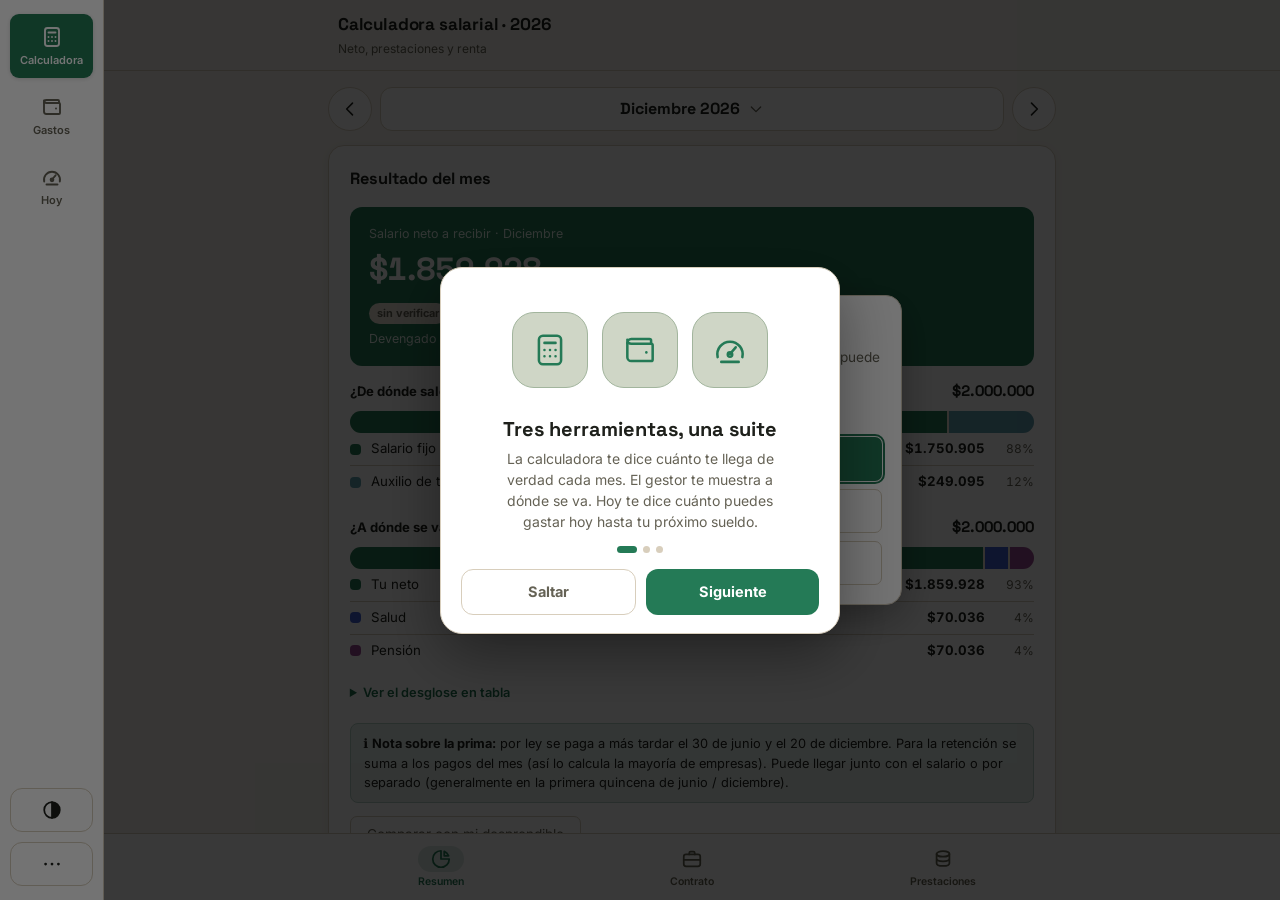
==== commit 019c8986: "Add files via upload" ====
--- a/calculadora/index.html
+++ b/calculadora/index.html
@@ -2397,7 +2397,7 @@
     else retefuente = baseRet*pct;
     retLabel = `− Retención en la fuente (${pctCO(pct,0)} sobre ${fmtCOP(baseRet)})`;
   }
-  const neto = valor - salud - pension - fsp - arl - ccf - retefuente;
+  const neto = valor - salud - pension - fsp - arl - ccf - retefuente; netoContratista = neto;
   let r = `<tr><td>Valor mensual del contrato</td><td class="val">${fmtCOP(valor)}</td></tr>
     <tr class="deduct"><td>− Salud (12,5% del IBC)</td><td class="val">${fmtCOP(salud)}</td></tr>
     ${pensionado ? '<tr class="sub-item"><td colspan="2">Pensionado por vejez: no cotizas a pensión ni al Fondo de Solidaridad.</td></tr>' : `<tr class="deduct"><td>− Pensión (16% del IBC)</td><td class="val">${fmtCOP(pension)}</td></tr>`}`;
@@ -2580,6 +2580,34 @@
     updateMultiCount(); aplicarColapsables();
   } else renderContratista();
   renderAvisos();
+  clearTimeout(_pubHoyT); _pubHoyT = setTimeout(publicarParaHoy, 500);
+}
+// ---------- Lo que necesita «Hoy»: el neto que llega cada mes (con prima en junio/diciembre e intereses de cesantías en enero) ----------
+// Es un dato derivado (no se sincroniza): cada dispositivo lo vuelve a publicar al abrir la calculadora.
+let _pubHoyT = 0, netoContratista = 0;
+function netoParaHoy(m){
+  const E = ENT, r = calcMes(m); if(r.dias<=0) return null;
+  const d = retDe(r, m), neto = r.ibcTotal + r.nsOtros - d.ss - d.retefuente - d.vol, key = `${ANIO}-${pad(m+1)}`, aj = ajustesBanco[key];
+  const out = {neto: Math.round(aj ? aj.real : neto), verificado: !!aj};
+  if((m===5 || m===11) && !E.integral){ const s0 = m<6 ? 0 : 6; let tot = 0; for(let k=s0; k<=s0+5; k++) tot += primaDeMes(k).devengadoPrestacional; const prima = tot/12; out.prima = Math.round(prima - retencionPrima(d, prima, m)); }
+  if(m===0 && !E.integral){ const ca = cesantiasAnteriores(), ie = interesesEneroVal>0 ? interesesEneroVal : (ca.intereses||0); if(ie>0) out.intereses = Math.round(ie); }
+  return out;
+}
+function publicarParaHoy(){
+  try{
+    let prev = null; try{ prev = JSON.parse(lsRaw('suite_calc_hoy')||'null'); }catch(e){}
+    const out = {v:1, ts:Date.now(), tipo:currentTab, meses: isObj(prev) && isObj(prev.meses) ? Object.assign({}, prev.meses) : {}};
+    Object.keys(out.meses).forEach(k=>{ if(k.slice(0,4)===String(ANIO)) delete out.meses[k]; });
+    ENT = ENT || leerEntradas();
+    for(let m=0; m<12; m++){
+      const key = `${ANIO}-${pad(m+1)}`;
+      if(currentTab==='contratista'){ if(netoContratista>0) out.meses[key] = {neto:Math.round(netoContratista), verificado:false}; continue; }
+      if(!(ENT.salarioBase>0) || lsRaw('co_config')==null) continue;   // sin configurar, el salario de ejemplo no se comparte
+      const v = netoParaHoy(m); if(v && v.neto>0) out.meses[key] = v;
+    }
+    const igual = isObj(prev) && prev.tipo===out.tipo && JSON.stringify(prev.meses)===JSON.stringify(out.meses);
+    if(!igual) lsSet('suite_calc_hoy', out);
+  }catch(e){}
 }
 
 // ============================================================
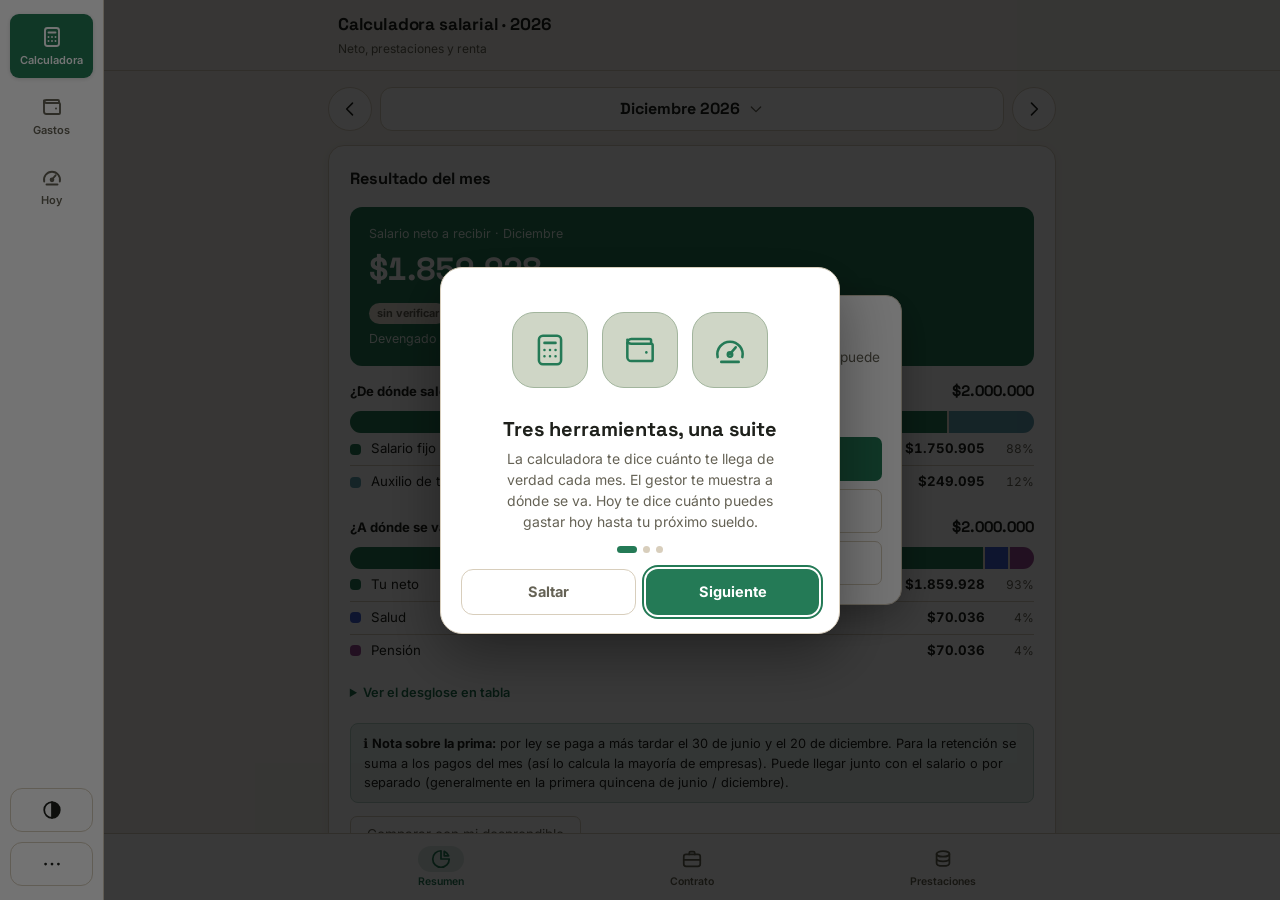
==== commit 568253a3: "Add files via upload" ====
--- a/calculadora/index.html
+++ b/calculadora/index.html
@@ -2595,6 +2595,7 @@
 }
 function publicarParaHoy(){
   try{
+    if(currentTab!=='contratista' && lsRaw('co_config')==null) return;   // sin configurar no hay nada que compartir (y no se borra lo que otro dispositivo publicó)
     let prev = null; try{ prev = JSON.parse(lsRaw('suite_calc_hoy')||'null'); }catch(e){}
     const out = {v:1, ts:Date.now(), tipo:currentTab, meses: isObj(prev) && isObj(prev.meses) ? Object.assign({}, prev.meses) : {}};
     Object.keys(out.meses).forEach(k=>{ if(k.slice(0,4)===String(ANIO)) delete out.meses[k]; });
